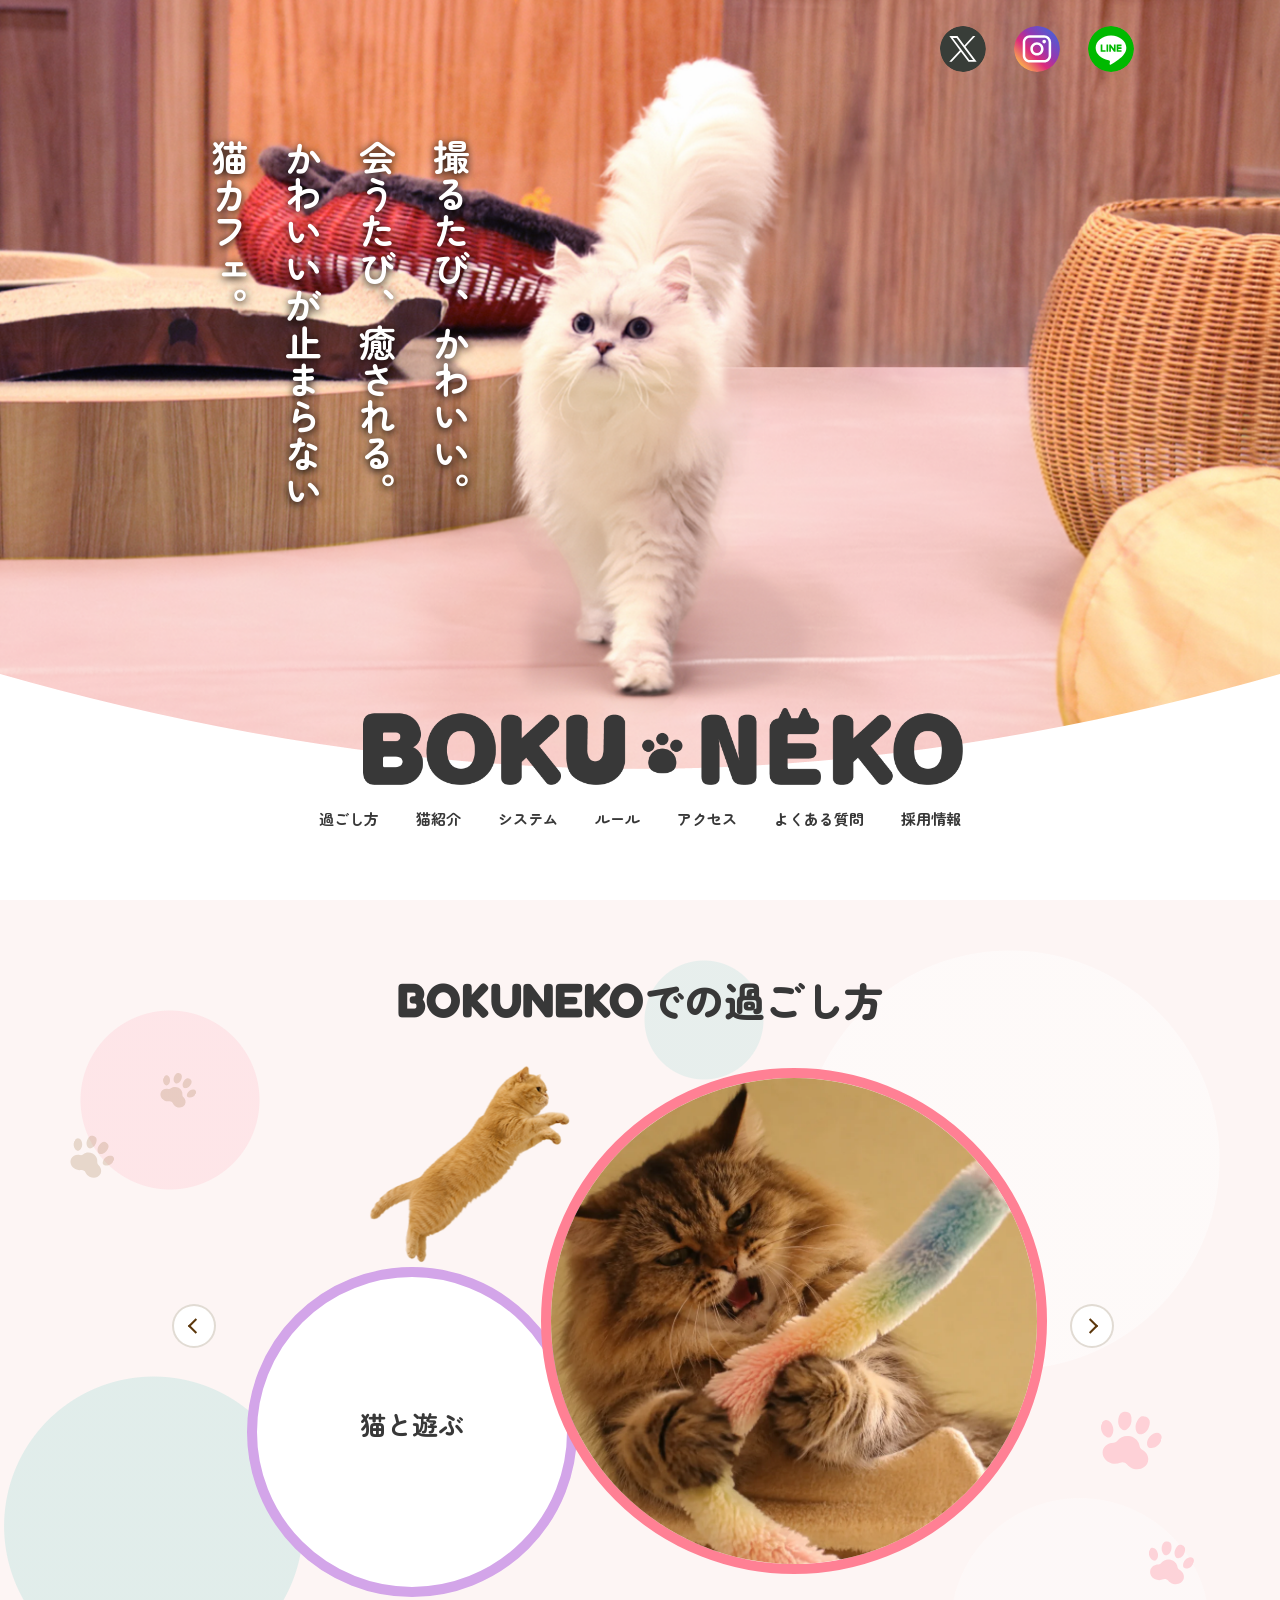
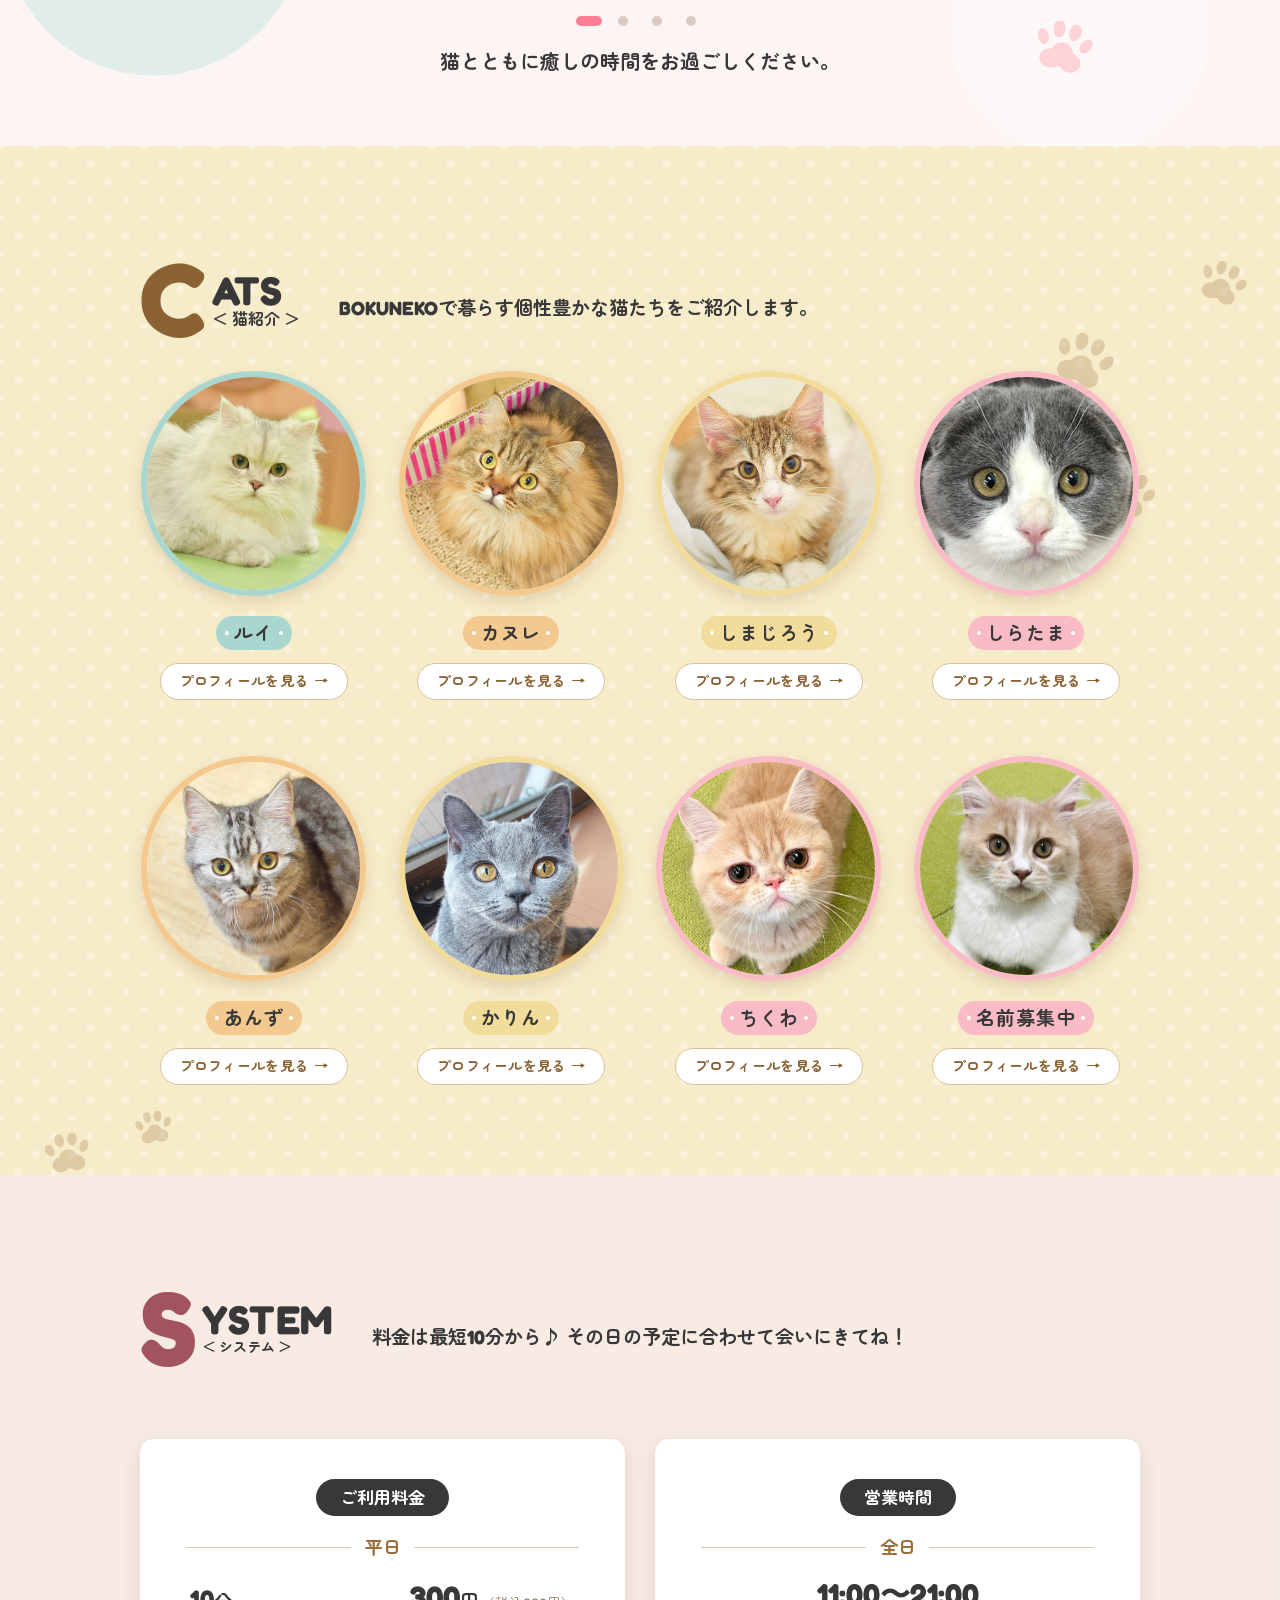
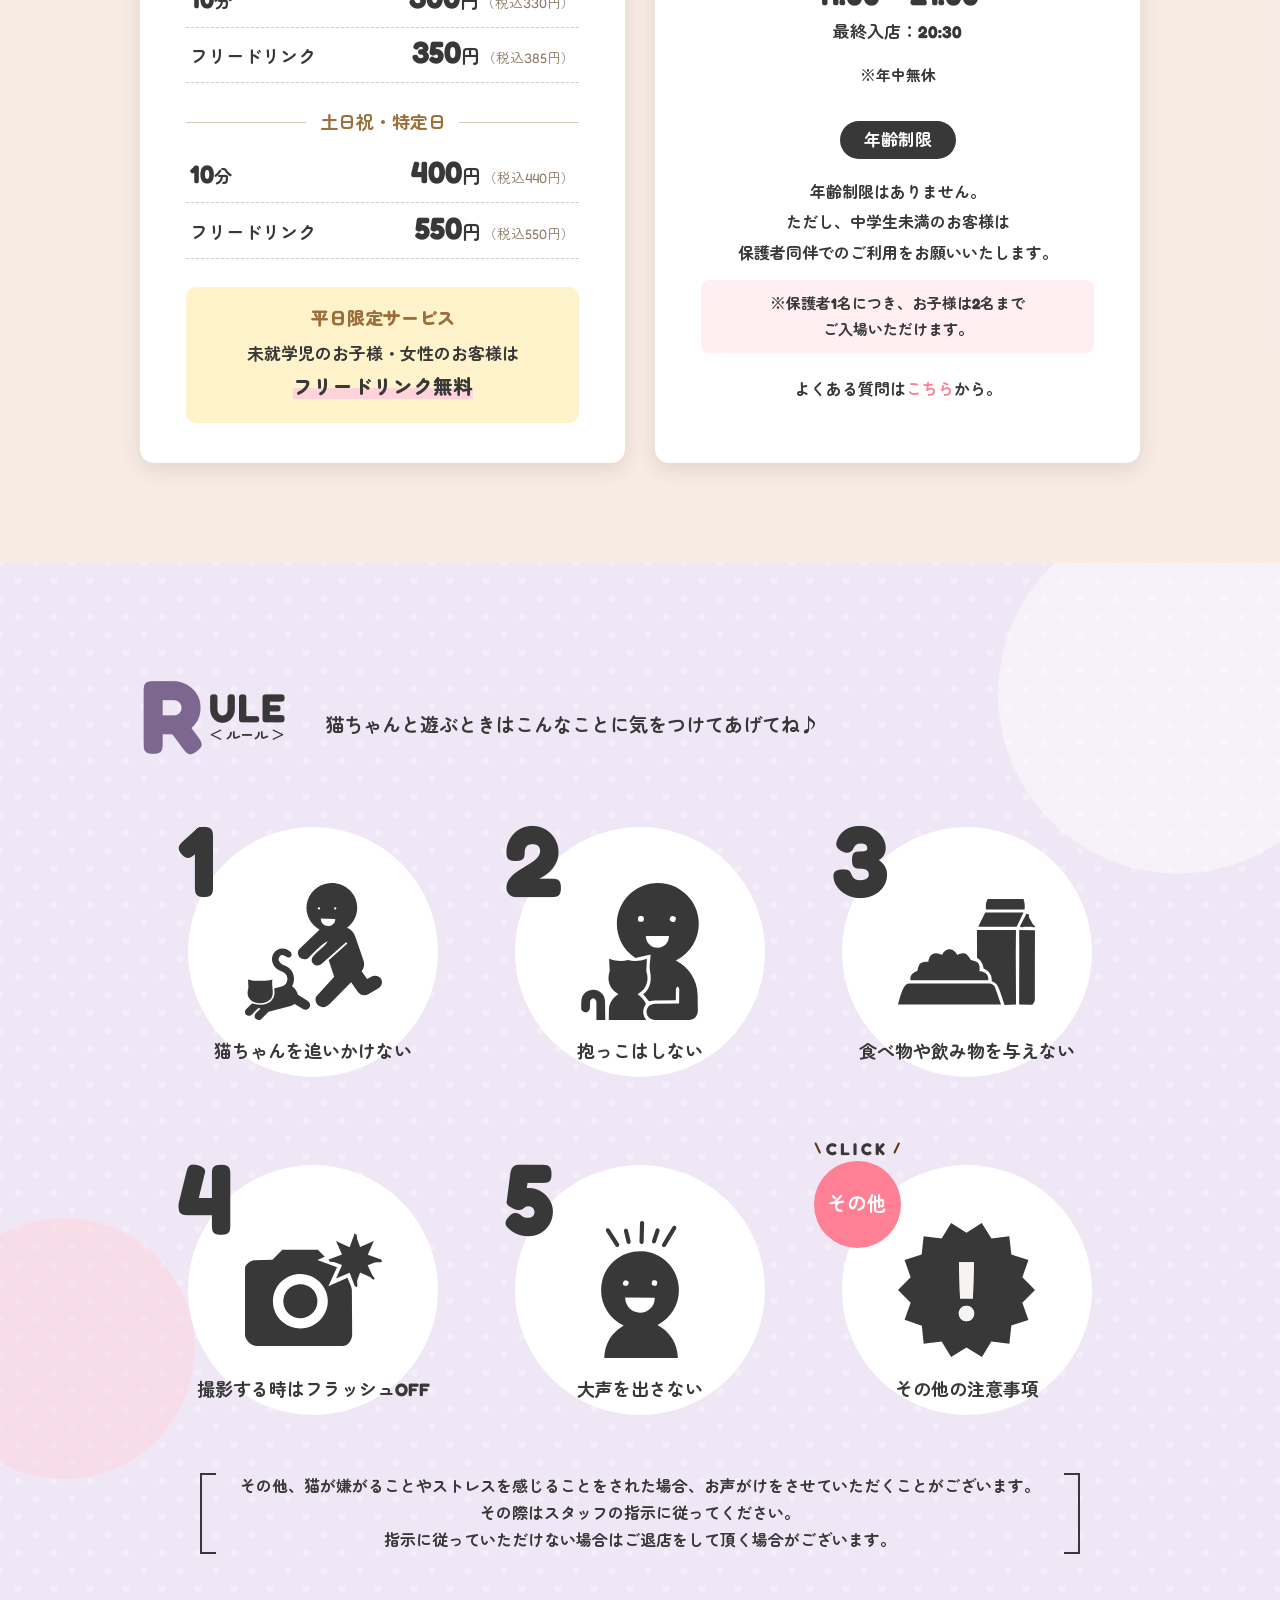
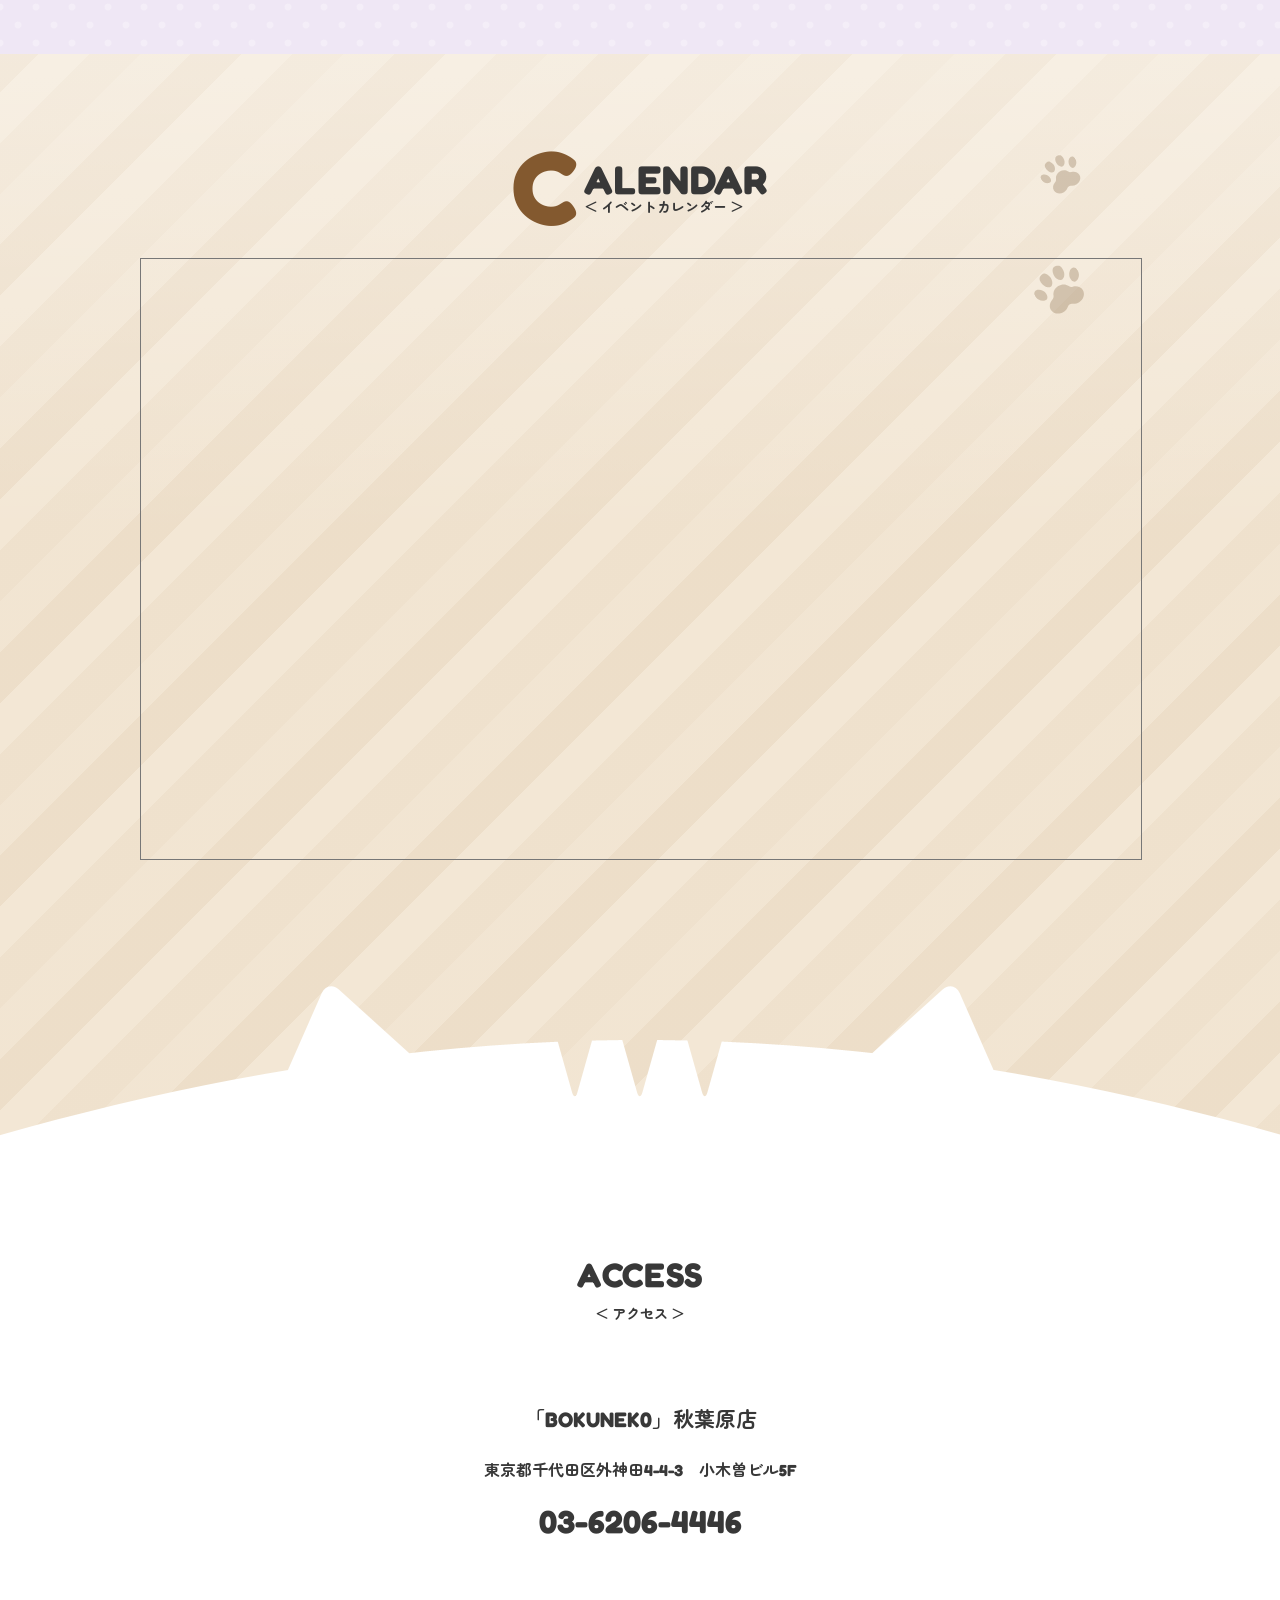
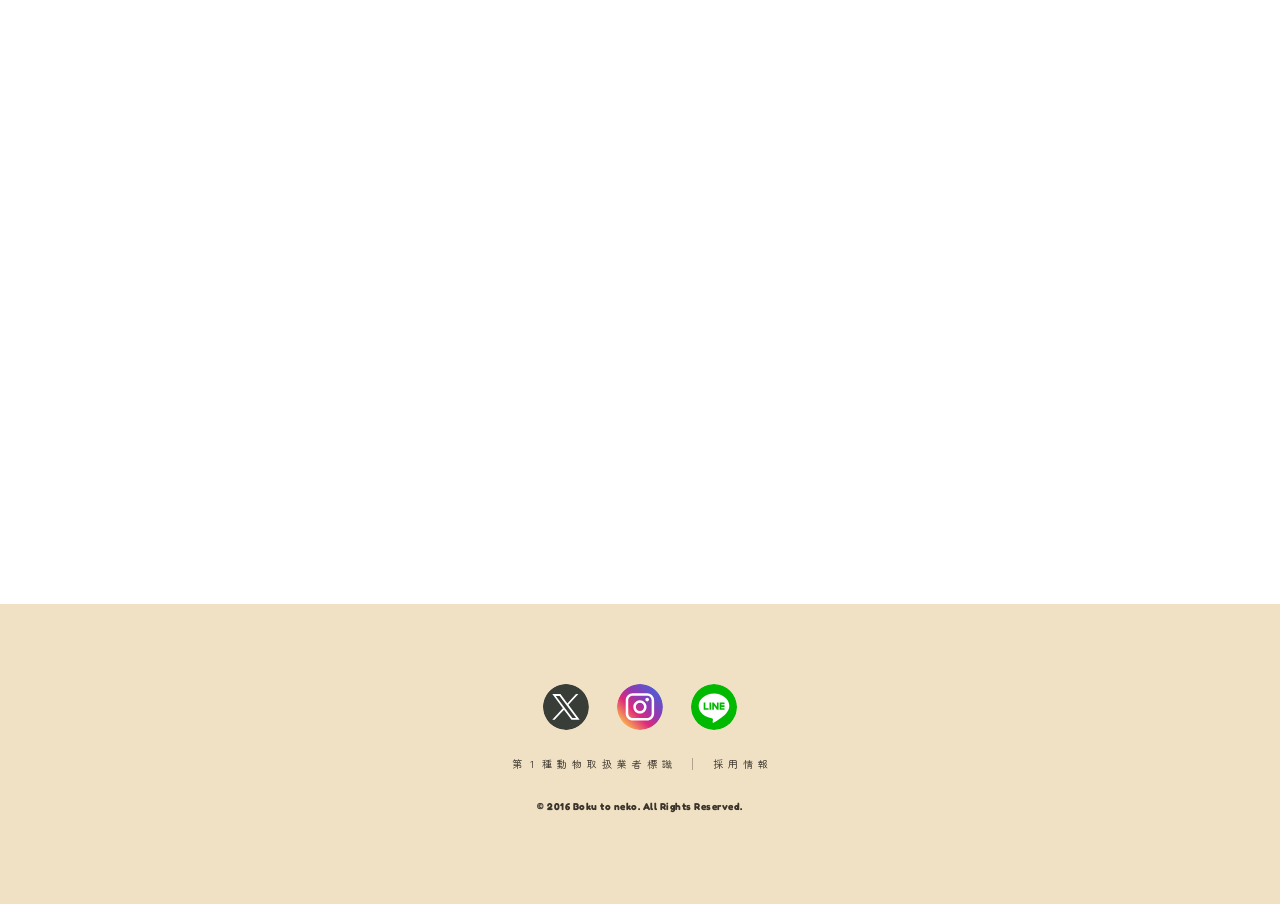
==== bokuneko.jp-static/index.html @ 8ab1f12f "猫追加" ====
<!DOCTYPE html>
<html lang="ja">
  <head>
    <meta charset="UTF-8" />
    <!-- テストサーバー用：検索エンジンにインデックスさせない。本番公開時に削除すること -->
    <meta name="robots" content="noindex, nofollow" />
    <title>秋葉原の猫カフェ「BOKUNEK0」</title>
    <meta name="keywords" content="猫カフェ,BOKUNEK0,秋葉原" />
    <meta name="description" content="気ままに過ごす猫たちを眺めてほっと一息。秋葉原中央通りに猫カフェオープン！" />
    <meta name="viewport" content="width=device-width, initial-scale=1.0, maximum-scale=1.0, user-scalable=no" />
    <meta name="format-detection" content="telephone=no" />
    <meta http-equiv="Imagetoolbar" content="no" />
    <meta http-equiv="Content-Script-Type" content="text/javascript" />
    <meta http-equiv="Content-Style-Type" content="text/css" />
    <meta http-equiv="X-UA-Compatible" content="IE=edge,chrome=1" />
    <link type="text/css" rel="stylesheet" href="assets/css/common/default.css?v=d5689750" />
    <link type="text/css" rel="stylesheet" href="assets/css/layout.css?v=066f62a0" />
    <script src="assets/js/jquery-1.11.3.min.js?v=13c0a505"></script>
    <script>
      $(function() {
        var topBtn = $('.pageTop a');
        //ページトップへスクロール
        topBtn.click(function () {
          $('body,html').animate({
              scrollTop: 0
          }, 500);
          return false;
        });
      });
    </script>

    <script src="assets/js/sp-nav.js?v=820c6216"></script>
    <link rel="stylesheet" href="assets/css/common/remodal.css?v=dc76fd28">
    <link rel="stylesheet" href="assets/css/common/remodal-default-theme.css?v=8131904d">
    <script src="assets/js/remodal.min.js?v=9dd8df8a"></script>

    <link rel="stylesheet" href="assets/css/common/animate.css?v=73bcf41f">
    <script src="assets/js/wow.min.js?v=e1f1ff68"></script>

    <link rel="stylesheet" href="assets/css/common/jquery.bxslider.css?v=81fbb149">
    <script src="assets/js/jquery.bxslider.min.js?v=b69e0a8e"></script>

    <!-- PC用 追従ヘッダー（既存ヘッダーが画面外に出たら上部に固定表示） -->
    <script src="assets/js/sticky-header.js?v=3dbb94da"></script>

    <!-- ページ内アンカーのスムーススクロール＋スクロール後に # を消す -->
    <script src="assets/js/smooth-scroll.js?v=5f3fe388"></script>
  </head>

  <body id="pageTop">
    <header class="header header--index">
      <div class="header__wrap">
        <img class="mainImage__bg sp-only" src="assets/images/sp/index/header/fv-sp.webp" alt="" />
        <img class="mainImage__cover sp-only" src="assets/images/sp/index/header/cover.png" alt="" />

        <h1>
          <img class="logo logo--index" src="assets/images/bokuneko-logo.webp" alt="猫カフェ【BOKUNEK0】" />
        </h1>

        <p class="catchCopy">
          撮るたび、かわいい。<br>
          会うたび、癒される。<br>
          かわいいが止まらない<br>
          猫カフェ。
        </p>

        <!-- <p class="headerSeal">
          <img class="pc-only" src="assets/images/pc/index/header/seal.png" alt="猫カフェデビューしよう！" />
          <span class="sp-only">
            <img src="assets/images/sp/index/header/seal.png" alt="猫カフェデビューしよう！" />
          </span>
        </p> -->

        <p class="navButton">
          <a href="#" aria-label="メニュー">
            <span class="navButton__bar" aria-hidden="true"></span>
          </a>
        </p>

        <div class="panel">
          <aside class="headerSNS">
            <ul class="headerSNS__wrap snsList">
              <li class="headerSNS__item snsList__item">
                <a class="snsLink" href="https://x.com/bokunekoakb" target="_blank" rel="noopener" aria-label="X（旧Twitter）">
                  <img class="snsIcon" src="assets/images/sns/x_logo.svg" alt="X" />
                </a>
              </li>
              <li class="headerSNS__item snsList__item">
                <a class="snsLink" href="https://www.instagram.com/bokunekoakb?igsh=MWY0cGlvM29mZjNuZg==" target="_blank" rel="noopener" aria-label="Instagram">
                  <img class="snsIcon" src="assets/images/sns/instagram_logo.svg" alt="Instagram" />
                </a>
              </li>
              <li class="headerSNS__item snsList__item">
                <a class="snsLink" href="https://lin.ee/tn2yxq5" target="_blank" rel="noopener" aria-label="LINE">
                  <img class="snsIcon" src="assets/images/sns/line.svg" alt="LINE" />
                </a>
              </li>
            </ul>
          </aside>

          <div class="headerNav headerNav--index">
            <ul class="headerNav__wrap headerNav__wrap--index">
              <li class="headerNav__item headerNav__item--concept">
                <a href="#concept">過ごし方</a>
              </li>
              <li class="headerNav__item headerNav__item--cat">
                <a href="#cat">猫紹介</a>
              </li>
              <li class="headerNav__item headerNav__item--system">
                <a href="#system">システム</a>
              </li>
              <li class="headerNav__item headerNav__item--rule">
                <a href="#rule">ルール</a>
              </li>
              <li class="headerNav__item headerNav__item--access">
                <a href="#access">アクセス</a>
              </li>
              <li class="headerNav__item headerNav__item--faq">
                <a href="faq/">よくある質問</a>
              </li>
              <li class="headerNav__item headerNav__item--recruit">
                <a href="recruit/">採用情報</a>
              </li>
            </ul>
          </div>
        </div>
      </div>
    </header>

    <div id="container">
      <div id="contents">
        <main>
          <script>
            $(document).ready(function(){
              // mainSlideの写真とsubSlideのテキストを連動させる
              var syncSubSlide = function(index) {
                var $items = $('.subSlideText__list li');
                if (!$items.length) return;
                var i = ((index % $items.length) + $items.length) % $items.length;
                $items.stop(true, true).hide();
                $items.eq(i).fadeIn(300);
              };

              var slider = $('.bxslider').bxSlider({
                auto: "true",
                pause: 5000,
                speed: 200,
                useCSS: false,
                controls: true,
                prevText: "前へ",
                nextText: "次へ",
                onSliderLoad: function(currentIndex){
                  syncSubSlide(currentIndex);
                  // ドットと前へ・次へ矢印をconceptSlidesの直下（下・中央）へ移動する
                  $('#concept .bx-controls').appendTo('#concept .conceptSlides');
                },
                onSlideBefore: function($slideElement, oldIndex, newIndex){
                  syncSubSlide(newIndex);
                },
                onSlideAfter: function(){
                  // フリックや矢印・ドット操作の直後に自動送りが重なって
                  // 順番が飛ばないよう、移動のたびに自動送りタイマーをリセットする
                  slider.stopAuto();
                  slider.startAuto();
                }
              });
            });
          </script>

          <section id="concept">
            <div class="sectionInner">
              <h2 class="sectionTitle wow fadeIn"><span class="sectionTitle__en">BOKUNEKO</span>での過ごし方</h2>
              <div class="conceptSlides">
                <p class="conceptSlides__neko">
                  <img src="assets/images/asobikata-neko1.png" alt="" />
                </p>
                <div class="mainSlide wow fadeInRight" data-wow-delay="0.2s">
                  <ul class="bxslider">
                    <li>
                      <img src="assets/images/mainSlide/01-2.webp" width="100%" alt="" />
                    </li>
                    <li>
                      <img src="assets/images/mainSlide/02-2.webp" width="100%" alt="" />
                    </li>
                    <li>
                      <img src="assets/images/mainSlide/03-2.webp" width="100%" alt="" />
                    </li>
                    <li>
                      <img src="assets/images/mainSlide/04-2.webp" width="100%" alt="" />
                    </li>
                  </ul>
                </div>
                <div class="subSlide wow fadeInLeft" data-wow-delay="0.7s">
                  <div class="subSlideText">
                    <ul class="subSlideText__list">
                      <li class="subSlideText__item--play">猫と遊ぶ</li>
                      <li>マリーンムーンの<br>衣装が着れる<br><span class="subSlideText__note">※オプション</span></li>
                      <li>おしゃべりしたり、<br>ゲームをしたり。</li>
                      <li>仕事や勉強の<br>空間として。<br>Wi-Fiや充電も完備しています。</li>
                    </ul>
                  </div>
                </div>
                <p class="subSlideText__closing">猫とともに癒しの<br class="sp-only">時間をお過ごしください。</p>
              </div>
            </div>

          </section>

          <section id="cat">
            <div class="sectionInner">
              <h2 class="sectionTitle wow fadeIn">
                <span class="titleGraphic titleGraphic--cat">
                  <span class="titleGraphic__accent">C</span>
                  <span class="titleGraphic__body">
                    <span class="titleGraphic__en">ATS</span>
                    <span class="titleGraphic__ja">猫紹介</span>
                  </span>
                </span>
              </h2>
              <p class="sectionTitle__sub">
                BOKUNEKOで暮らす<br class="sp-only">個性豊かな猫たちをご紹介します。
              </p>
              <!--
                猫カード：画像 → 名前 → タイプ（性格）→ 詳細 の順で縦に積むカード構成。
                ・.cat__image は正方形コンテナ。将来ここに img を複数追加、または
                  スライダー/ギャラリーのトラックを入れれば複数画像表示へ拡張可能。
                ・.cat__detail は <dl>。<dt>/<dd> を増やすだけで項目追加でき、
                  カードが縦に伸びるのみでレイアウトは崩れない。
                ・カードを増減しても .catList のグリッドが自動で折り返す。
              -->
              <div class="catList">
                <a class="catList__item green" role="button" tabindex="0" aria-haspopup="dialog">
                  <div class="cat__image">
                    <img class="wow flipInY" data-wow-delay="0.3s" src="assets/images/cats/rui.jpg" alt="ルイ" />
                  </div>
                  <h3 class="cat__name">ルイ</h3>
                  <span class="cat__more">プロフィールを見る<span class="cat__more__arrow" aria-hidden="true">→</span></span>
                  <p class="cat__type">遊ぶの大好き！おやつ大好き！</p>
                  <dl class="cat__detail">
                    <dt>種類</dt>
                    <dd>ペルシャ</dd>
                    <dt>誕生日</dt>
                    <dd>2018/1/30（オス）</dd>
                  </dl>
                </a>
                <a class="catList__item orange" role="button" tabindex="0" aria-haspopup="dialog">
                  <div class="cat__image">
                    <img class="wow flipInY" data-wow-delay="0.6s" src="assets/images/cats/kanure.jpg" alt="カヌレ" />
                  </div>
                  <h3 class="cat__name">カヌレ</h3>
                  <span class="cat__more">プロフィールを見る<span class="cat__more__arrow" aria-hidden="true">→</span></span>
                  <p class="cat__type">写真大好き・食いしん坊</p>
                  <dl class="cat__detail">
                    <dt>種類</dt>
                    <dd>ミヌエット</dd>
                    <dt>誕生日</dt>
                    <dd>2018/3/05（オス）</dd>
                  </dl>
                </a>
                <a class="catList__item yerrow" role="button" tabindex="0" aria-haspopup="dialog">
                  <div class="cat__image">
                    <img class="wow flipInY" data-wow-delay="0.9s" src="assets/images/cats/shimajiro.jpg" alt="しまじろう" />
                  </div>
                  <h3 class="cat__name">しまじろう</h3>
                  <span class="cat__more">プロフィールを見る<span class="cat__more__arrow" aria-hidden="true">→</span></span>
                  <p class="cat__type">やんちゃっ子な甘えん坊</p>
                  <dl class="cat__detail">
                    <dt>種類</dt>
                    <dd>ノルウェージャンフォレスト</dd>
                    <dt>誕生日</dt>
                    <dd>2019/7/21（オス）</dd>
                  </dl>
                </a>
                <a class="catList__item pink" role="button" tabindex="0" aria-haspopup="dialog">
                  <div class="cat__image">
                    <img class="wow flipInY" data-wow-delay="1.2s" src="assets/images/cats/shiratama.jpg" alt="しらたま" />
                  </div>
                  <h3 class="cat__name">しらたま</h3>
                  <span class="cat__more">プロフィールを見る<span class="cat__more__arrow" aria-hidden="true">→</span></span>
                  <p class="cat__type">貫禄のある食いしん坊</p>
                  <dl class="cat__detail">
                    <dt>種類</dt>
                    <dd>スコティッシュフォールド</dd>
                    <dt>誕生日</dt>
                    <dd>2019/9/11（オス）</dd>
                  </dl>
                </a>
                <a class="catList__item orange" role="button" tabindex="0" aria-haspopup="dialog">
                  <div class="cat__image">
                    <img class="wow flipInY" data-wow-delay="0.3s" src="assets/images/cats/anzu.jpg" alt="あんず" />
                  </div>
                  <h3 class="cat__name">あんず</h3>
                  <span class="cat__more">プロフィールを見る<span class="cat__more__arrow" aria-hidden="true">→</span></span>
                  <p class="cat__type">マイペースなおっとりさん</p>
                  <dl class="cat__detail">
                    <dt>種類</dt>
                    <dd>アメリカンショートヘア</dd>
                    <dt>誕生日</dt>
                    <dd>2020/6/12（メス）</dd>
                  </dl>
                </a>
                <a class="catList__item yerrow" role="button" tabindex="0" aria-haspopup="dialog">
                  <div class="cat__image">
                    <img class="wow flipInY" data-wow-delay="0.6s" src="assets/images/cats/karin.jpg" alt="かりん" />
                  </div>
                  <h3 class="cat__name">かりん</h3>
                  <span class="cat__more">プロフィールを見る<span class="cat__more__arrow" aria-hidden="true">→</span></span>
                  <p class="cat__type">おてんば</p>
                  <dl class="cat__detail">
                    <dt>種類</dt>
                    <dd>ブリティッシュショートヘアー</dd>
                    <dt>誕生日</dt>
                    <dd>2022/10/01（メス）</dd>
                  </dl>
                </a>
                <a class="catList__item pink" role="button" tabindex="0" aria-haspopup="dialog">
                  <div class="cat__image">
                    <img class="wow flipInY" data-wow-delay="0.9s" src="assets/images/cats/chikuwa.jpg" alt="ちくわ" />
                  </div>
                  <h3 class="cat__name">ちくわ</h3>
                  <span class="cat__more">プロフィールを見る<span class="cat__more__arrow" aria-hidden="true">→</span></span>
                  <p class="cat__type">小心者の甘えん坊</p>
                  <dl class="cat__detail">
                    <dt>種類</dt>
                    <dd>エキゾチックショートヘア</dd>
                    <dt>誕生日</dt>
                    <dd>2023/4/08（オス）</dd>
                  </dl>
                </a>
                <a class="catList__item pink" role="button" tabindex="0" aria-haspopup="dialog">
                  <div class="cat__image">
                    <img class="wow flipInY" data-wow-delay="0.9s" src="assets/images/cats/neko-01.jpg" alt="名前募集中" />
                  </div>
                  <h3 class="cat__name">名前募集中</h3>
                  <span class="cat__more">プロフィールを見る<span class="cat__more__arrow" aria-hidden="true">→</span></span>
                  <p class="cat__type">なでなでされるのが大好き</p>
                  <dl class="cat__detail">
                    <dt>種類</dt>
                    <dd>スコティッシュフォールド</dd>
                    <dt>誕生日</dt>
                    <dd>2026/3/14（オス）</dd>
                  </dl>
                </a>
              </div>
            </div>
          </section>

          <!-- 猫プロフィール ポップアップ（1つを使い回し、開いたカードの内容を複製して表示） -->
          <div class="catModal" hidden aria-hidden="true">
            <div class="catModal__overlay" data-cat-close></div>
            <div class="catModal__dialog" role="dialog" aria-modal="true" aria-label="猫のプロフィール">
              <button type="button" class="catModal__close" data-cat-close aria-label="閉じる">×</button>
              <div class="catModal__body"></div>
            </div>
          </div>

          <!-- 猫モーダルの制御。外部ファイル化し ?v= でキャッシュ対策（cache-bust.mjsが自動採番） -->
          <script src="assets/js/cat.js?v=17298887"></script>

          <section id="system">
            <div class="sectionInner">
              <h2 class="sectionTitle wow fadeIn">
                <span class="titleGraphic titleGraphic--system">
                  <span class="titleGraphic__accent">S</span>
                  <span class="titleGraphic__body">
                    <span class="titleGraphic__en">YSTEM</span>
                    <span class="titleGraphic__ja">システム</span>
                  </span>
                </span>
              </h2>
              <p class="sectionTitle__sub">
                料金は最短10分から♪ <br class="sp-only">その日の予定に合わせて会いにきてね！
              </p>

              <div class="systemDetail">
                <div class="systemDetail__main wow fadeInLeft" data-wow-delay="0.5s">
                  <h3 class="systemCard__heading">
                    <span class="systemLabel">ご利用料金</span>
                  </h3>

                  <div class="priceGroup">
                    <h4 class="priceGroup__title">平日</h4>
                    <ul class="priceList">
                      <li class="priceList__row">
                        <span class="priceList__name"><span class="priceList__nameNum">10</span>分</span>
                        <span class="priceList__price"><span class="priceList__num">300</span><span class="priceList__unit">円</span><small>（税込330円）</small></span>
                      </li>
                      <li class="priceList__row">
                        <span class="priceList__name">フリードリンク</span>
                        <span class="priceList__price"><span class="priceList__num">350</span><span class="priceList__unit">円</span><small>（税込385円）</small></span>
                      </li>
                    </ul>
                  </div>

                  <div class="priceGroup">
                    <h4 class="priceGroup__title">土日祝・特定日</h4>
                    <ul class="priceList">
                      <li class="priceList__row">
                        <span class="priceList__name"><span class="priceList__nameNum">10</span>分</span>
                        <span class="priceList__price"><span class="priceList__num">400</span><span class="priceList__unit">円</span><small>（税込440円）</small></span>
                      </li>
                      <li class="priceList__row">
                        <span class="priceList__name">フリードリンク</span>
                        <span class="priceList__price"><span class="priceList__num">550</span><span class="priceList__unit">円</span><small>（税込550円）</small></span>
                      </li>
                    </ul>
                  </div>

                  <div class="serviceNote">
                    <p class="serviceNote__title">平日限定サービス</p>
                    <p class="serviceNote__body">
                      未就学児のお子様・女性のお客様は<br>
                      <strong>フリードリンク無料</strong>
                    </p>
                  </div>
                </div>

                <div class="systemDetail__sub wow fadeInRight" data-wow-delay="0.5s">
                  <h3 class="systemCard__heading">
                    <span class="systemLabel">営業時間</span>
                  </h3>

                  <div class="hoursGroup">
                    <h4 class="priceGroup__title">全日</h4>
                    <p class="hoursGroup__time"><span class="systemValue">11:00〜21:00</span></p>
                    <p class="hoursGroup__note">最終入店：20:30</p>
                  </div>

                  <p class="hoursGroup__allYear">※年中無休</p>

                  <h3 class="systemCard__heading systemCard__heading--second">
                    <span class="systemLabel">年齢制限</span>
                  </h3>
                  <p class="ageNote">
                    年齢制限はありません。<br>
                    ただし、中学生未満のお客様は<br class="pcBr">保護者同伴でのご利用をお願いいたします。
                  </p>
                  <p class="ageNote__small">※保護者1名につき、お子様は2名まで<br>ご入場いただけます。</p>

                  <p class="qaLink">よくある質問は<a href="faq/">こちら</a>から。</p>
                </div>
              </div>
              <!-- <p class="system__deco">
                <img src="assets/images/system-deco.png" alt="仲良くしてにゃ♪" />
              </p> -->
            </div>

            <div class="remodal" data-remodal-id="QA" data-remodal-options="hashTracking:false">
              <section id="qa" class="window">
                <h3 class="windowTitle windowTitle--qa">
                  <span class="titleGraphic">
                    <span class="titleGraphic__en">Q&amp;A</span>
                    <span class="titleGraphic__ja">よくある質問</span>
                  </span>
                </h3>
                <div class="qaList">
                  <h3 class="qaList__q">
                    <span>
                      猫カフェってなんですか？
                    </span>
                  </h3>
                  <p class="qaList__a">
                    <span>
                      猫がいるお店です。
                      店内には15～20匹程度の猫が自由に過ごしています。
                      猫をなでたり、一緒に遊んだり癒しの時間をお過ごしください。
                    </span>
                  </p>
                  <h3 class="qaList__q">
                    <span>
                      どんな人が<br>
                      猫カフェに行きますか？
                    </span>
                  </h3>
                  <p class="qaList__a">
                    <span>
                      老若男女、様々な方がご来店されます。
                      女性はもちろんですが、男性のお客様が多く来店されることが「BOKUNEK0」の特徴です。
                      もちろんお一人様もたくさんいらっしゃいます。
                      どなた様でもお気軽にお越しください。
                    </span>
                  </p>
                </div>
                <button data-remodal-action="close" class="remodalClose">
                  <img src="assets/images/common/close.png" alt="閉じる" />
                </button>
              </section>
            </div>
          </section>

          <section id="rule">
            <div class="sectionInner">
              <h2 class="sectionTitle wow fadeIn">
                <span class="titleGraphic titleGraphic--rule">
                  <span class="titleGraphic__accent">R</span>
                  <span class="titleGraphic__body">
                    <span class="titleGraphic__en">ULE</span>
                    <span class="titleGraphic__ja">ルール</span>
                  </span>
                </span>
              </h2>
              <p class="sectionTitle__sub">
                猫ちゃんと遊ぶときは<br class="sp-only">こんなことに気をつけてあげてね♪
              </p>
              <ul class="ruleList">
                <li class="ruleList__item">
                  <div class="ruleCard wow zoomIn" data-wow-delay="0.3s">
                    <span class="ruleCard__number">1</span>
                    <span class="ruleCard__circle">
                      <img class="ruleCard__icon" src="assets/images/rule/rule-1.svg" alt="" />
                    </span>
                  </div>
                  <p class="ruleCaption">猫ちゃんを追いかけない</p>
                </li>
                <li class="ruleList__item">
                  <div class="ruleCard wow zoomIn" data-wow-delay="0.6s">
                    <span class="ruleCard__number">2</span>
                    <span class="ruleCard__circle">
                      <img class="ruleCard__icon" src="assets/images/rule/rule-2.svg" alt="" />
                    </span>
                  </div>
                  <p class="ruleCaption">抱っこはしない</p>
                </li>
                <li class="ruleList__item">
                  <div class="ruleCard wow zoomIn" data-wow-delay="0.9s">
                    <span class="ruleCard__number">3</span>
                    <span class="ruleCard__circle">
                      <img class="ruleCard__icon" src="assets/images/rule/rule-3.svg" alt="" />
                    </span>
                  </div>
                  <p class="ruleCaption">食べ物や飲み物を与えない</p>
                </li>
                <li class="ruleList__item">
                  <div class="ruleCard wow zoomIn" data-wow-delay="0.5s">
                    <span class="ruleCard__number">4</span>
                    <span class="ruleCard__circle">
                      <img class="ruleCard__icon" src="assets/images/rule/rule-4.svg" alt="" />
                    </span>
                  </div>
                  <p class="ruleCaption">撮影する時はフラッシュOFF</p>
                </li>
                <li class="ruleList__item">
                  <div class="ruleCard wow zoomIn" data-wow-delay="0.8s">
                    <span class="ruleCard__number">5</span>
                    <span class="ruleCard__circle">
                      <img class="ruleCard__icon" src="assets/images/rule/rule-5.svg" alt="" />
                    </span>
                  </div>
                  <p class="ruleCaption">大声を出さない</p>
                </li>
                <li class="ruleList__item">
                  <a href="#otherRule" data-remodal-target="otherRule">
                    <div class="ruleCard ruleCard--other wow zoomIn" data-wow-delay="1.1s">
                      <span class="ruleCard__click">CLICK</span>
                      <span class="ruleCard__badge">その他</span>
                      <span class="ruleCard__circle">
                        <img class="ruleCard__icon" src="assets/images/rule/rule-6.svg" alt="" />
                      </span>
                    </div>
                    <p class="ruleCaption">その他の注意事項</p>
                  </a>
                </li>
              </ul>

              <p class="ruleMessage wow slideInUp" data-wow-delay="0.9s">
                <span class="ruleMessageText">その他、猫が嫌がることやストレスを感じることをされた場合、お声がけをさせていただくことがございます。<br>その際はスタッフの指示に従ってください。<br>指示に従っていただけない場合はご退店をして頂く場合がございます。</span>
              </p>
            </div>

            <div class="remodal" data-remodal-id="otherRule" data-remodal-options="hashTracking:false">
              <div class="window">
                <ul class="otherRuleList">
                  <li>
                    ご入店時に両手のアルコール消毒をお願いしております。
                  </li>
                  <li>
                    店内は完全禁煙です。
                  </li>
                  <li>
                    ペット同伴でご入店できません。
                  </li>
                  <li>
                    猫に引っかかれたり噛まれてたりしてお怪我をされた場合、<br>
                    応急処置をさせていただきますが、その後の責任は負いかねます。<br>
                    予めご了承ください。
                  </li>
                  <li>
                    猫がお客様の服や荷物を汚したり破ったりした場合、<br>
                    損害を賠償することはできません。<br>
                    予めご了承の上で自己管理をお願い致します。
                  </li>
                </ul>
                <button data-remodal-action="close" class="remodalClose">
                  <img src="assets/images/common/close.png" alt="閉じる" />
                </button>
              </div>
            </div>
          </section>

          <section id="calendar">
            <div class="sectionInner">
              <h2 class="sectionTitle wow fadeIn">
                <span class="titleGraphic titleGraphic--calendar">
                  <span class="titleGraphic__accent">C</span>
                  <span class="titleGraphic__body">
                    <span class="titleGraphic__en">ALENDAR</span>
                    <span class="titleGraphic__ja">イベントカレンダー</span>
                  </span>
                </span>
              </h2>
              <div class="calendarFrame wow fadeInUp">
                <iframe src="https://calendar.google.com/calendar/embed?height=600&amp;wkst=2&amp;bgcolor=%23ffffff&amp;ctz=Asia%2FTokyo&amp;src=Ym9rdW5la29ha2JAZ21haWwuY29t&amp;src=amEuamFwYW5lc2UjaG9saWRheUBncm91cC52LmNhbGVuZGFyLmdvb2dsZS5jb20&amp;color=%23D81B60&amp;color=%230B8043&amp;showTitle=0&amp;showCalendars=0" width="100%" frameborder="0" scrolling="no"></iframe>
              </div>
            </div>
          </section>

          <section id="access">
            <div class="address">
              <h2 class="accessTitle wow flipInY">
                <span class="titleGraphic titleGraphic--access">
                  <span class="titleGraphic__en">ACCESS</span>
                  <span class="titleGraphic__ja">アクセス</span>
                </span>
              </h2>
              <div class="wow fadeIn" data-wow-duration="3.5s">
                <address>
                  <span class="shopName">「BOKUNEK0」秋葉原店</span>
                  東京都千代田区外神田4-4-3　小木曽ビル5F<br>
                  <a href="tel:0362064446" class="accessTel">03-6206-4446</a>
                </address>
              </div>
            </div>

            <div class="accessMap wow fadeInUp" data-wow-duration="3.5s">
              <iframe src="https://www.google.com/maps/embed?pb=!1m18!1m12!1m3!1d3240.0623209790647!2d139.76989944965288!3d35.700083973064366!2m3!1f0!2f0!3f0!3m2!1i1024!2i768!4f13.1!3m3!1m2!1s0x60188c1de8c3bded%3A0x8fbee1ffa5e700b3!2z5YOV44Go54yr44CC56eL6JGJ5Y6f5bqX!5e0!3m2!1sja!2sjp!4v1480672431501" width="100%" frameborder="0" style="border:0" allowfullscreen></iframe>
            </div>
          </section>


        </main>
      </div>
    </div>

    <footer>
      <div class="footerInner wow fadeIn" data-wow-duration="2.5s">
        <aside class="footerSNSWrap">
          <ul class="footerSNS snsList">
            <li class="footerSNS__item snsList__item">
              <a class="snsLink" href="https://x.com/bokunekoakb" target="_blank" rel="noopener" aria-label="X（旧Twitter）">
                <img class="snsIcon" src="assets/images/sns/x_logo.svg" alt="X" />
              </a>
            </li>
            <li class="footerSNS__item snsList__item">
              <a class="snsLink" href="https://www.instagram.com/bokunekoakb?igsh=MWY0cGlvM29mZjNuZg==" target="_blank" rel="noopener" aria-label="Instagram">
                <img class="snsIcon" src="assets/images/sns/instagram_logo.svg" alt="Instagram" />
              </a>
            </li>
            <li class="footerSNS__item snsList__item">
              <a class="snsLink" href="https://lin.ee/tn2yxq5" target="_blank" rel="noopener" aria-label="LINE">
                <img class="snsIcon" src="assets/images/sns/line.svg" alt="LINE" />
              </a>
            </li>
          </ul>
        </aside>

        <ul class="footerNav">
          <li class="footerNav__item">
            <a href="#law" data-remodal-target="law">
              第１種動物取扱業者標識
            </a>
          </li>
          <li class="footerNav__item">
            <a href="recruit/">
              採用情報
            </a>
          </li>
          <li class="footerNav__item">
            <a href="contact/">
              お問い合わせ
            </a>
          </li>
        </ul>

        <p class="copy">
          <small class="footerCopyText">© 2016 Boku to neko. All Rights Reserved.</small>
        </p>
      </div>

      <!-- ページTOPボタンは非表示（画像差し替え検討中のためコメントアウト）
      <p class="pageTop">
        <a href="#pageTop">
          <img class="pc-only" src="assets/images/pc/common/footer/top.png" alt="ページTOPへ" />
          <img class="sp-only" src="assets/images/sp/common/footer/top.png" alt="ページTOPへ" />
        </a>
      </p>
      -->
    </footer>

    <div class="remodal" data-remodal-id="law" data-remodal-options="hashTracking:false">
      <section class="window">
        <h3 class="windowTitle">
          第１種動物取扱業者標識
        </h3>
        <dl class="lawList">
          <dt>
            事業所の名称
          </dt>
          <dd>
            BOKUNEK0秋葉原店
          </dd>
          <dt>
            事業所の所在地
          </dt>
          <dd>
            東京都千代田区外神田四丁目4番3号<br>
            小木曽ビル5階
          </dd>
          <dt>
            第一種動物取扱業の種別
          </dt>
          <dd>
            展示
          </dd>
          <dt>
            登録番号
          </dt>
          <dd>
            18東京都展第005975号
          </dd>
          <dt>
            登録年月日
          </dt>
          <dd>
            平成30年 7月26日
          </dd>
          <dt>
            有効期間の末日
          </dt>
          <dd>
            平成35年 7月25日
          </dd>
          <dt>
            動物取扱責任者
          </dt>
          <dd>
            池川航一
          </dd>
        </dl>

        <button data-remodal-action="close" class="remodalClose">
          <img src="assets/images/common/close.png" alt="閉じる" />
        </button>
      </section>
    </div>
  </body>
</html>

<script>
  $('[data-remodal-id=QA]').remodal({
    modifier: 'modalBg'
  });
  $('[data-remodal-id=otherRule]').remodal({
    modifier: 'modalBg'
  });
  $('[data-remodal-id=law]').remodal({
    modifier: 'modalBg'
  });

  new WOW().init();
</script>
---- bokuneko.jp-static/assets/css/common/default.css ----
@charset "utf-8";

/** --------------------------------------------------------------------------------
 * 見出し・装飾用ウェブフォント
 * 英数字はFredoka、日本語はZen Maru Gothicで統一（サブセット化して自己ホスト）
 */
.headingFont {
  font-family: 'Fredoka', 'Zen Maru Gothic', "メイリオ", "ヒラギノ角ゴ Pro W3", "ＭＳ Ｐゴシック", sans-serif;
}

/** --------------------------------------------------------------------------------
 * Google Fonts: Fredoka（可変フォント、300〜700をサブセット化して自己ホスト）
 */
@font-face {
  font-family: 'Fredoka';
  font-style: normal;
  font-weight: 300 700;
  font-display: swap;
  src: url("../../fonts/fredoka-variable.woff2") format("woff2");
}

.fredokaFont {
  font-family: 'Fredoka', 'Zen Maru Gothic', "メイリオ", sans-serif;
}

/** --------------------------------------------------------------------------------
 * Google Fonts: Zen Maru Gothic（全ウェイトをサブセット化して自己ホスト）
 */
@font-face {
  font-family: 'Zen Maru Gothic';
  font-style: normal;
  font-weight: 300;
  font-display: swap;
  src: url("../../fonts/zen-maru-gothic-300-0.woff2") format("woff2");
  unicode-range: U+4e00, U+4e0b, U+4e11, U+4e14, U+4e18, U+4e38, U+4e45, U+4e59, U+4e7e, U+4e80, U+4e91, U+4e95, U+4e9c, U+4ea5, U+4ec7, U+4ecb, U+4ee5, U+4eee, U+4f01, U+4f0a, U+4f0e, U+4f11, U+4f1a, U+4f3d, U+4f4d, U+4f55, U+4f73, U+4f83, U+4f9d, U+4fa1, U+4fc4, U+4ffa, U+5049, U+507d, U+5100, U+5104, U+5141, U+515c, U+5186, U+51a0, U+51f1, U+51f9, U+5208, U+520a, U+5272, U+5283, U+52a0, U+52be, U+52d8, U+52e7, U+5316, U+533b, U+536f-5371, U+5374, U+5378, U+53a9, U+53ad, U+53ca, U+53e1, U+53ef, U+53f3, U+53f6, U+5403-5404, U+5409, U+540b, U+542b, U+5438, U+54b3, U+54bd, U+54c0, U+54e1, U+5504, U+5516, U+559a, U+559c-559d, U+55ab, U+55b6, U+5609, U+5618, U+5629, U+5642, U+565b, U+5668, U+5687, U+56de, U+56e0, U+56f2, U+5712, U+5727, U+57a3, U+57df, U+57fa, U+582a, U+5830, U+584a, U+5869, U+58ca, U+58f1, U+590f, U+5916, U+592e, U+5937, U+5944, U+5947, U+5965, U+5993, U+59d0, U+59d4, U+59e5-59e6, U+59f6, U+59fb, U+5a01, U+5a03, U+5ac1, U+5b09, U+5b30, U+5b63, U+5b66, U+5b87, U+5b89, U+5b8c, U+5b98, U+5b9b-5b9c, U+5ba2, U+5bae, U+5bb3-5bb4, U+5bb6, U+5bc4, U+5bd2, U+5bdb, U+5be1, U+5c09, U+5c4b, U+5c90, U+5ca1, U+5ca9, U+5cb3, U+5cb8, U+5ce8, U+5d16, U+5dcc, U+5dfb, U+5e0c, U+5e30, U+5e72, U+5e79, U+5e7e, U+5eb5, U+5ed3, U+5ef6, U+5efb, U+5f13, U+5f15, U+5f71, U+5f80, U+5fbd, U+5fcc, U+5fdc, U+5feb, U+6025, U+6028, U+602a, U+6062, U+6069, U+6070, U+6094, U+60a3, U+60a6, U+60aa, U+60df, U+610f, U+611b, U+611f, U+6163, U+6168, U+6170, U+61b6, U+61be, U+61d0, U+6211-6212, U+6216, U+622f, U+6271, U+6280, U+62bc, U+62d0, U+62e1, U+62ec, U+6309, U+6328, U+639b, U+63a9, U+63ac, U+63db, U+63e1, U+63ee, U+63f4, U+64b9, U+64ec, U+6539, U+6551, U+6562, U+65a1, U+65bc, U+65d7, U+65e2, U+65ed, U+65fa, U+6613, U+6620, U+6666, U+6687, U+6697, U+66f3, U+671f, U+673a, U+673d, U+674f, U+6775, U+679c, U+67b6, U+67d1, U+67ff, U+6804, U+6822, U+682a, U+6838, U+683c, U+6848, U+6853-6854, U+6876, U+6893, U+68b0, U+68b6, U+68c4, U+68cb, U+68fa, U+6905, U+691b, U+697d, U+6982, U+698e, U+6a2a-6a2b, U+6a3a, U+6a58, U+6a5f, U+6a7f, U+6b1d, U+6b27, U+6b3a, U+6b3e, U+6b4c, U+6b53, U+6bb4, U+6bbb, U+6bc5, U+6c17, U+6c38, U+6c42, U+6c57, U+6c5a, U+6c72, U+6c7d, U+6c96, U+6cb3, U+6cbf, U+6cf3, U+6d29, U+6d3b, U+6d66, U+6d6c, U+6d77, U+6daf, U+6db2, U+6deb, U+6e07, U+6e25-6e26, U+6e29, U+6ea2, U+6ed1, U+6f14, U+6f22, U+6f45, U+6f5f, U+6f97, U+706b, U+7070, U+708e, U+70ba, U+70cf, U+7114, U+7159, U+71d5, U+7259, U+7261, U+72a0, U+733f, U+7372, U+738b, U+73a9, U+73c2, U+745b, U+74b0, U+74dc, U+74e6, U+7518, U+7525, U+753b, U+754c, U+754f, U+7570, U+757f, U+7591, U+75ab, U+764c, U+7686, U+76c8, U+76ca, U+76e3, U+770b, U+773c, U+7827, U+788d, U+7893, U+78ba, U+78ef, U+7947-7948, U+798d, U+79be, U+79d1, U+79fb, U+7a00, U+7a32, U+7a3c, U+7a4e-7a50, U+7a6b, U+7aba, U+7ac3, U+7aff, U+7b20, U+7b87, U+7ba1, U+7c21, U+7c9f, U+7ca5, U+7d00, U+7d62, U+7d75, U+7dad, U+7dbe, U+7de9, U+7def, U+7e01, U+7f36, U+7fa9, U+7fbd, U+7fc1, U+7feb, U+7ff0, U+809d, U+80b2, U+80c3, U+80e4, U+811a, U+81c6, U+81e5, U+81fc, U+8218, U+8266, U+8276, U+828b, U+82a5-82a6, U+82b1, U+82bd, U+82c5, U+82d1, U+82db, U+82f1, U+8304-8305, U+831c, U+8328, U+834f, U+8377, U+837b, U+839e, U+83ca, U+83d3, U+83ef, U+840e, U+8431, U+845b, U+8466, U+8475, U+84b2, U+84cb, U+851a, U+852d, U+8597, U+8650, U+867b, U+868a, U+86ce, U+86d9, U+86fe, U+8766, U+87f9, U+87fb, U+8857, U+885b, U+8863, U+88b7, U+8910, U+8956, U+898f, U+899a, U+89b3, U+89d2, U+89e3, U+8a18, U+8a60, U+8a70, U+8a72, U+8ab2, U+8abc, U+8acc, U+8b01-8b02, U+8b70, U+8c9d, U+8ca8, U+8cab, U+8cb4, U+8cc0, U+8d0b, U+8d6b, U+8d77, U+8d8a, U+8ecc, U+8f03, U+8f1d, U+8f44, U+8fc2, U+8fe6, U+9006, U+9022, U+9038, U+904b, U+904e, U+9055, U+9060, U+907a, U+9084, U+90c1, U+90ed, U+91dc, U+920e, U+925b, U+92ed, U+938c, U+93a7, U+9451, U+958b, U+958f, U+9591, U+9593, U+95a2-95a3, U+95b2, U+95c7, U+963f, U+9662, U+9665, U+9670, U+968e, U+9694, U+96a0, U+96c1, U+96c5, U+96e8, U+96f2, U+971e, U+9769, U+9784, U+978d, U+97a0, U+97d3, U+97f3, U+97fb, U+9811, U+9834, U+984d-984e, U+9854, U+9858, U+98e2, U+98f2, U+98f4, U+990c, U+9913, U+9928, U+99a8, U+99c5, U+99d5, U+9a0e, U+9ab8, U+9b3c, U+9b41, U+9b8e, U+9bf5, U+9c0d, U+9c2f, U+9c39, U+9c3b, U+9d0e, U+9d1b, U+9d28, U+9d2c, U+9d5c, U+9ec4, U+9ecd;
}

@font-face {
  font-family: 'Zen Maru Gothic';
  font-style: normal;
  font-weight: 300;
  font-display: swap;
  src: url("../../fonts/zen-maru-gothic-300-1.woff2") format("woff2");
  unicode-range: U+4e09, U+4e32, U+4e4e, U+4e5d-4e5e, U+4e92, U+4e94, U+4e9b, U+4ea4, U+4ea8, U+4eab-4eac, U+4eca, U+4ed4-4ed5, U+4ef0, U+4ef6, U+4f0d, U+4f50, U+4f5c, U+4f7c, U+4f9b, U+4fa0, U+4faf, U+4fc2, U+500b, U+5016, U+5019, U+5026, U+5036, U+5039, U+5065, U+5076, U+5091, U+5098, U+50ac, U+50b5, U+50be, U+50c5, U+50d1, U+5143-5144, U+5147, U+5149, U+514b, U+516c, U+5171, U+5177, U+517c, U+518a, U+518d, U+51b4, U+51dd, U+51f6, U+5211, U+5237-5238, U+523b, U+524a, U+525b, U+5263-5264, U+5287, U+529f, U+52ab, U+52b9, U+52e4, U+52f2, U+52fe, U+5319, U+5321, U+533a, U+5348, U+5354, U+5366, U+537f, U+539a, U+539f, U+53b3, U+53bb, U+53c2, U+53c9, U+53e3-53e5, U+53eb, U+53f7, U+5408, U+540e, U+5411, U+541b, U+541f, U+543e, U+5449-544a, U+547c, U+548b, U+54b2, U+54c9, U+5506, U+5553, U+5589, U+55a7, U+55ac, U+55b0, U+56f0, U+56fa, U+56fd, U+570f, U+5728, U+572d, U+5742, U+5747, U+5750-5751, U+5764, U+578b, U+57a2, U+57fc, U+5805, U+583a, U+585e, U+5883, U+58be, U+58d5, U+5951, U+597d, U+59bb, U+59d1, U+5a2f, U+5a5a, U+5acc, U+5b54, U+5b5d, U+5b64, U+5b8f, U+5bb0, U+5bd3, U+5bdf, U+5c2d, U+5c40, U+5c45, U+5c48, U+5c51, U+5c71, U+5ce1, U+5d0e, U+5d6f, U+5de5-5de8, U+5dee, U+5df1, U+5df7, U+5dfe, U+5e78, U+5e7b, U+5e83, U+5e9a, U+5ea7, U+5eab, U+5eb7, U+5efa, U+5f18, U+5f26-5f27, U+5f37, U+5f4a, U+5f62, U+5f69, U+5f84, U+5f8c, U+5fa1, U+5ffd, U+602f, U+6050, U+6052, U+6068, U+606d, U+6075, U+609f, U+60da, U+60e8, U+611a, U+614c, U+6167, U+6176, U+61a9, U+61b2, U+61c7, U+61f8, U+621f, U+6238, U+624d, U+6297, U+62d2, U+62d8, U+62e0, U+62f3, U+62f6-62f7, U+6319, U+631f, U+632b, U+634c, U+6372, U+6398, U+63a1, U+63a7, U+63b2, U+643a, U+643e, U+6483, U+6492, U+64ae, U+64e6, U+653b, U+6545, U+6559, U+6563, U+656c, U+658e, U+65a4, U+65ac, U+65e7, U+6602, U+6606, U+660f, U+6628, U+6643, U+6652, U+666f, U+6681, U+66ab, U+66f2, U+66f4, U+6700, U+6708, U+6714, U+672d, U+6750, U+676d, U+67af, U+67f5, U+67fb, U+6817, U+6821, U+6839, U+683d, U+6841-6842, U+6850-6851, U+685c, U+685f, U+6897, U+68a7, U+68b1, U+691c, U+696d, U+6975, U+698a, U+69cb, U+6a29, U+6a4b, U+6a8e, U+6adb, U+6b20, U+6b23, U+6b3d, U+6b64, U+6b73, U+6b8b, U+6bba, U+6c5f, U+6c7a, U+6c93, U+6c99, U+6cc1, U+6ce3, U+6d2a, U+6d69, U+6df7, U+6e08, U+6e13, U+6e1b, U+6e20, U+6e2f, U+6e56, U+6e90, U+6e9d, U+6f01, U+6f09, U+6f54, U+6fc0, U+6fe0, U+7078, U+707d, U+718a, U+71e6, U+725b, U+727d, U+7280, U+72ac, U+72c2, U+72d0, U+72d7, U+72db, U+72ed, U+732e, U+7344, U+7384, U+7389, U+7396, U+73ca, U+73ea, U+73fe, U+7403, U+7434, U+745a, U+7473, U+7511, U+7523, U+7532, U+7566, U+75d5, U+7687, U+7690, U+76bf, U+770c, U+77e9, U+77ef, U+7802, U+7814-7815, U+7826, U+783f, U+786c, U+786f, U+7881, U+7895, U+7941, U+796d, U+7981, U+79a6, U+79bd, U+7a3d, U+7a3f-7a40, U+7a74, U+7a76, U+7a7a, U+7a84, U+7a9f, U+7aaa, U+7aae, U+7af6, U+7b08, U+7b39, U+7b4b, U+7b56, U+7b97, U+7c81-7c82, U+7cca, U+7ce0, U+7cfb, U+7cfe, U+7d05, U+7d18, U+7d1a, U+7d22, U+7d30, U+7d3a, U+7d43, U+7d4c, U+7d50, U+7d5e, U+7d66, U+7d79, U+7d99, U+7db1, U+7dca, U+7e4b, U+7e70, U+7e82, U+7f6a-7f6b, U+7fa4, U+8003, U+8015, U+80a1, U+80a9, U+80af, U+80b1, U+80b4, U+80e1, U+80f8, U+8105, U+8154, U+8170, U+818f, U+8208, U+822a, U+8237, U+826e, U+82b8-82b9, U+82e6, U+830e, U+834a, U+8352, U+83cc, U+83dc, U+83f0, U+854e, U+85a9, U+85ab, U+864e, U+865a, U+865e, U+8695, U+86cd, U+8840, U+884c, U+8861, U+887f, U+8888, U+88b4, U+88c1, U+88df, U+895f, U+898b, U+8a00, U+8a08, U+8a13, U+8a23, U+8a31, U+8a50, U+8a63, U+8a87, U+8a9e, U+8aa4, U+8afa, U+8b19, U+8b1b, U+8b39, U+8b66, U+8b77, U+8b83, U+8c6a, U+8ca1-8ca2, U+8cdb, U+8ce2, U+8cfc, U+8ddd, U+8de8, U+8eaf, U+8ecd, U+8ed2, U+8efd, U+8f09, U+8f5f, U+8f61, U+8fbc, U+8fce, U+8fd1, U+9047, U+9063, U+90ca, U+90e1, U+90f7, U+9175, U+9177-9178, U+9190, U+91c7, U+91d1, U+91e7, U+9237, U+9271, U+9280, U+92f8, U+92fc, U+9306, U+9326, U+932f, U+936c, U+9375, U+9396, U+93e1, U+95a4, U+962a, U+964d, U+9650, U+967a, U+9685, U+9688, U+9699, U+969b, U+96c7, U+96d1, U+9774, U+97ff, U+9803, U+9805, U+981a, U+9855, U+9867, U+9910, U+9957, U+9999, U+99c6, U+99c8, U+99d2, U+9a13, U+9a5a, U+9aa8, U+9ad8, U+9b42, U+9b5a, U+9bab, U+9bad, U+9bc9, U+9bd6, U+9be8, U+9d3b, U+9d60, U+9d8f, U+9dfa, U+9e78, U+9eb9, U+9ed2, U+9f13;
}

@font-face {
  font-family: 'Zen Maru Gothic';
  font-style: normal;
  font-weight: 300;
  font-display: swap;
  src: url("../../fonts/zen-maru-gothic-300-2.woff2") format("woff2");
  unicode-range: U+4e03, U+4e08, U+4e0a, U+4e16, U+4e1e, U+4e3b, U+4e57, U+4e8b, U+4eba, U+4ec0-4ec1, U+4ed9, U+4f38, U+4f3a, U+4f3c, U+4f4f, U+4f7f, U+4f8d, U+4fb5, U+4fca, U+4fe1, U+4fee, U+501f, U+5072, U+50b7, U+5112, U+511f, U+5145, U+5148, U+5150, U+5197, U+5199, U+51c4, U+51c6, U+51e6, U+51fa, U+5203, U+5207, U+521d, U+5236, U+523a, U+5270, U+52a9, U+52dd, U+52e2, U+52fa, U+5320, U+5341, U+5343, U+5347, U+5360, U+53a8, U+53ce, U+53d4, U+53d6-53d7, U+53d9, U+53ec, U+53f1-53f2, U+53f8, U+5439, U+5468, U+546a, U+54e8, U+5507, U+5531, U+5546, U+55e3, U+5617, U+5631, U+56da-56db, U+56f3, U+5782, U+57ce, U+57f4, U+57f7, U+5834, U+5875, U+587e, U+58cc, U+58eb-58ec, U+58f0, U+5919, U+5931, U+5968, U+5973, U+59be, U+59c9, U+59cb, U+59d3, U+59ff, U+5a20, U+5a3c, U+5ac9, U+5b22, U+5b50, U+5b57, U+5b5c, U+5b88, U+5b8d, U+5b97, U+5b9f, U+5ba3-5ba4, U+5bb5, U+5bbf, U+5bc2, U+5bdd, U+5be9, U+5bf8, U+5bfa, U+5bff, U+5c02, U+5c04, U+5c06, U+5c0b, U+5c0f, U+5c11, U+5c16, U+5c1a, U+5c31, U+5c3a-5c3b, U+5c3d, U+5c4d, U+5c61, U+5cfb, U+5d07, U+5d69, U+5ddd-5dde, U+5de1, U+5e02, U+5e25, U+5e2b, U+5e2d, U+5e38, U+5e84, U+5e8a, U+5e8f, U+5eb6, U+5ee0, U+5f0f, U+5f31, U+5f70, U+5f81, U+5f90, U+5f93, U+5faa, U+5fc3, U+5fd7, U+601d, U+6027, U+6055, U+6089, U+60c5, U+60dc, U+60f9, U+6101, U+6148, U+614e, U+620e, U+6210, U+621a, U+6226, U+6240, U+6247, U+624b, U+627f, U+6284, U+6298, U+62d9, U+62db, U+62ed, U+62fe, U+6301, U+6307, U+632f, U+6368, U+636e, U+6377, U+6388, U+638c, U+63a5, U+63a8, U+6442, U+647a, U+64b0, U+64fe, U+652f, U+653f, U+6570, U+6574, U+6589, U+659c, U+65a5, U+65af-65b0, U+65bd, U+65cb, U+65e8, U+65ec, U+6607, U+660c, U+6614, U+661f, U+6625, U+662d, U+662f, U+6642, U+664b, U+6674, U+6676, U+6691, U+66d9, U+66f8, U+6731, U+6749, U+6753, U+6756, U+6761, U+677e, U+6790, U+679d, U+67a2, U+67d3-67d4, U+67f4, U+6813, U+6816, U+6834, U+68a2, U+68ee, U+68f2, U+690d, U+6919, U+696f, U+699b, U+6a1f, U+6a35, U+6a39, U+6b21, U+6b62-6b63, U+6b6f, U+6b7b, U+6b89-6b8a, U+6b96, U+6c0f, U+6c34, U+6c41, U+6c50, U+6cbb-6cbc, U+6cc9, U+6d17, U+6d32, U+6d44-6d45, U+6d78, U+6d88, U+6dd1, U+6df1, U+6df3, U+6e05, U+6e09, U+6e0b, U+6e1a, U+6e58, U+6e7f, U+6e96, U+6ecb, U+6f06, U+6f5c, U+6f64, U+6f84, U+702c, U+707c, U+708a, U+7126, U+713c, U+714e, U+7167, U+716e, U+717d, U+719f, U+71ed, U+7235, U+723e, U+7272, U+72b6, U+72e9, U+7345, U+7363, U+73e0, U+745e, U+74bd, U+751a, U+751f, U+7533, U+755d, U+7573, U+75b9, U+75be, U+75c7, U+75d4, U+76db, U+76fe, U+7701, U+771f, U+7761, U+77ac, U+77f3, U+785d, U+78a9, U+78c1, U+7901, U+793a, U+793e, U+7949, U+795d-795e, U+7965, U+79c0-79c1, U+79cb, U+79e6, U+79f0, U+7a0e, U+7a2e, U+7a4d, U+7a63, U+7a7f, U+7a83, U+7ae0, U+7ae3, U+7afa, U+7b11, U+7b25, U+7bad, U+7bc0, U+7be0, U+7c4d, U+7c8b, U+7c9b, U+7ca7, U+7cbe, U+7cf8, U+7d14, U+7d17, U+7d19, U+7d2b, U+7d33, U+7d39, U+7d42, U+7d76, U+7dac, U+7dd2, U+7dda, U+7e1e, U+7e26, U+7e2e, U+7e3e, U+7e4a, U+7e4d, U+7e54, U+7f72, U+7fa8, U+7fd2, U+7fe0, U+8005, U+800c, U+8033, U+8056, U+8077, U+8096, U+80a2, U+8102, U+8106, U+810a, U+814e, U+816b, U+817a, U+81e3, U+81ea, U+81ed, U+81f3, U+820c, U+820e, U+821b-821c, U+821f, U+8239, U+8272, U+829d, U+82af, U+82e5, U+83c5, U+83d6, U+848b, U+8490, U+8494, U+84b8, U+8500, U+8549-854a, U+85a6, U+85aa, U+85af, U+85f7, U+86c7, U+8749, U+8755, U+8846, U+8853, U+885d, U+8870, U+88f3, U+88fd-88fe, U+8972, U+897f, U+8996, U+89aa, U+89e6, U+8a0a, U+8a1f, U+8a2d, U+8a3a, U+8a3c, U+8a54, U+8a5e, U+8a66, U+8a69, U+8a6e, U+8a73, U+8a8c, U+8a93, U+8aa0, U+8aac, U+8acb, U+8acf, U+8aee, U+8af8, U+8b1d, U+8b58, U+8b72, U+8b90, U+8c61, U+8cac, U+8cc7, U+8cce, U+8cdc, U+8cde, U+8cea, U+8d64, U+8d66, U+8da3, U+8da8, U+8de1, U+8df5, U+8e5f, U+8e74, U+8eab, U+8eca, U+8ef8, U+8f2f, U+8f9b, U+8f9e, U+8fb1, U+8fc5, U+8ff0, U+9017, U+901d, U+9031-9032, U+9042, U+906e, U+9075, U+9078, U+90aa, U+914b-914c, U+9152, U+9154, U+9162, U+916c, U+9187, U+9192, U+919c, U+91a4, U+91b8, U+91c8, U+91cd, U+91dd, U+9266, U+9283, U+92e4, U+9310, U+9318, U+9320, U+932b, U+937e, U+9418, U+9663-9664, U+968f, U+969c, U+96bb, U+96c0, U+96c6, U+96cc, U+96db, U+96ea-96eb, U+9700, U+9707, U+9752, U+9759, U+976d, U+9798, U+9806, U+9808, U+9817, U+98df, U+98fc, U+98fe, U+9996, U+99ff, U+9ac4, U+9d2b, U+9e7f;
}

@font-face {
  font-family: 'Zen Maru Gothic';
  font-style: normal;
  font-weight: 300;
  font-display: swap;
  src: url("../../fonts/zen-maru-gothic-300-3.woff2") format("woff2");
  unicode-range: U+4e01, U+4e2d, U+4e39, U+4e4d, U+4e89, U+4ead, U+4ed6, U+4ee3, U+4ef2, U+4f1d, U+4f43, U+4f46, U+4f4e, U+4f53, U+4fc3, U+4fd7, U+5009, U+5012, U+5024, U+505c, U+5074-5075, U+50cd, U+50cf, U+50e7, U+5146, U+514e, U+515a, U+5168, U+5176, U+5178, U+5185, U+51ac, U+51cb, U+51cd, U+51e7, U+51ea, U+51f8, U+5200, U+5230, U+5243, U+5247, U+524d, U+5275, U+52aa, U+52c5, U+52d5, U+531d, U+533f, U+5352-5353, U+5358, U+5373, U+53cc, U+53e2, U+53e9-53ea, U+53f0, U+540a, U+540c, U+5410, U+5448, U+5451, U+54f2, U+5510, U+553e, U+5544, U+5584, U+558b, U+55aa, U+5606, U+564c, U+5678, U+56e3, U+571f, U+5730, U+5766, U+576a, U+5802, U+5806, U+5815, U+5824, U+5835, U+5851, U+5854, U+5857-5858, U+585a, U+586b, U+5897, U+589c, U+58c7, U+58ee, U+58f7, U+591a, U+5927, U+5929-592a, U+5948, U+594f, U+5957, U+596a, U+5974, U+59a5, U+59ac, U+5ae1, U+5b2c, U+5b58, U+5b6b, U+5b85, U+5b8b, U+5b95, U+5b99-5b9a, U+5bc5, U+5bf5, U+5bfe, U+5c0a, U+5c0e, U+5c4a, U+5c55, U+5c5e, U+5c60, U+5c64, U+5c6f, U+5ca8, U+5cb1, U+5ce0, U+5cf6, U+5d8b, U+5de3, U+5dfd, U+5e16, U+5e1d, U+5e2f, U+5e33, U+5e81, U+5e95, U+5e97, U+5ea6, U+5ead, U+5ef7, U+5f14, U+5f1b, U+5f1f, U+5f35, U+5f3e, U+5f53, U+5f6b, U+5f85, U+5f92, U+5f97, U+5fb3-5fb4, U+5fb9, U+5fe0, U+6012, U+6020, U+6065, U+606f, U+608c, U+60bc, U+60c7, U+60e3, U+60f0, U+60f3, U+614b, U+618e, U+61a7, U+61f2, U+6234, U+6253, U+6258, U+6295, U+629e, U+62b5, U+62bd, U+62c5, U+62d3, U+6311, U+633a, U+633f, U+6349, U+6357, U+635c, U+637a, U+6383, U+63a2, U+63aa, U+63b4, U+63bb, U+63c3, U+63d0, U+640d, U+642d, U+6458, U+649e, U+64a4, U+64cd, U+64e2, U+6566, U+6575, U+6597, U+65ad, U+65cf, U+65e6, U+65e9, U+663c, U+667a, U+6696, U+66a2, U+66c7, U+66f9, U+66fd-66ff, U+6715, U+671d, U+6751, U+675c, U+675f, U+6771, U+67c1, U+67d8, U+67f1, U+6802-6803, U+6843, U+68af, U+68bc, U+68da, U+68df, U+690e, U+6934, U+693f, U+6955, U+695a, U+6962, U+69cc-69cd, U+69fb, U+69fd, U+6a17, U+6a3d, U+6a61, U+6a80, U+6b4e, U+6bb5, U+6bbf, U+6bd2, U+6c40, U+6c60, U+6c70, U+6c88, U+6c8c, U+6ca2, U+6ce5, U+6ce8, U+6cf0, U+6d1e, U+6d25, U+6d9b-6d9c, U+6dd8, U+6de1, U+6dfb, U+6e21, U+6e2c, U+6e5b, U+6e6f, U+6eba, U+6edd-6ede, U+6ef4, U+6f15, U+6f2c, U+6f38, U+6f6e, U+6f70, U+6fb1, U+6fc1, U+6fef, U+701e, U+7026-7027, U+7058, U+706f, U+70ad, U+70b9, U+7136, U+71c8, U+71e5, U+722a, U+723d, U+7252, U+7279, U+72d9, U+72ec, U+72f8, U+732a, U+73cd, U+7422, U+751c, U+7530, U+7537, U+753a, U+755c, U+758e-758f, U+75d8, U+75db, U+75e9, U+75f4, U+767b, U+7684, U+76d7, U+76f4, U+76f8, U+773a, U+7740, U+7763, U+77b3, U+77e5, U+77ed, U+7825, U+783a, U+7887, U+790e, U+7956, U+7977, U+7985, U+798e, U+79bf, U+79df, U+79e9, U+7a0b, U+7a1a, U+7a81, U+7a92-7a93, U+7ae5, U+7aea, U+7aef, U+7af9, U+7b1b, U+7b2c, U+7b49, U+7b51-7b52, U+7b54, U+7baa, U+7bc9, U+7be4, U+7c97, U+7cce, U+7cd6, U+7cdf, U+7d20, U+7d2c, U+7d44, U+7d71, U+7d9a, U+7d9c, U+7db4, U+7dbb, U+7dcf, U+7de0, U+7e04, U+7e55, U+7e8f, U+7f6e, U+8010, U+803d, U+8061, U+8074, U+80c6, U+80ce, U+80f4, U+8131, U+8139, U+8178, U+817f, U+81b3, U+81d3, U+81f4, U+8235, U+8247, U+82d4, U+82e7, U+82eb, U+8336, U+8338, U+8349, U+8358, U+83df, U+8404, U+8457, U+8463, U+846c, U+84bc, U+84c4, U+8526, U+8535, U+8569, U+8599, U+85e4, U+85fb, U+8607, U+866b, U+86cb, U+86f8, U+8718, U+8776, U+8877, U+888b, U+8896, U+88c5, U+8a02, U+8a0e, U+8a17, U+8a34, U+8a3b, U+8a51, U+8a95, U+8aad, U+8ab0, U+8abf, U+8ac7, U+8adc, U+8ae6, U+8afe, U+8b04, U+8b0e, U+8c37, U+8c46, U+8c5a, U+8c9e, U+8caf, U+8cb8, U+8cbc, U+8cc3, U+8cca, U+8ced, U+8d08, U+8d70, U+8d85, U+8db3, U+8df3, U+8e0f, U+8e44, U+8ee2, U+8f4d, U+8fb0, U+8fbb, U+8fbf, U+8fed, U+8ffd, U+9000-9001, U+9003, U+900f-9010, U+9013-9014, U+901a, U+901f-9020, U+902e, U+9041, U+9045, U+9053-9054, U+905c, U+9061, U+9069, U+906d, U+9077, U+90a3, U+90b8, U+90fd, U+912d, U+9149, U+914e, U+918d, U+91d8, U+91e3, U+920d, U+9244, U+9285, U+9291, U+929a, U+92ad, U+92f3, U+934b, U+934d, U+9354, U+935b, U+9397, U+939a, U+93ae, U+93d1, U+9419, U+9438, U+9577, U+9583, U+95d8, U+963b, U+9640, U+9673, U+9676, U+968a, U+96fb, U+971c, U+9802, U+9813, U+982d, U+984c, U+985b, U+99b3-99b4, U+99c4, U+99d0, U+9a12, U+9a28, U+9a30, U+9bae, U+9bdb, U+9c48, U+9ce5, U+9cf6, U+9d07, U+9db4, U+9df9, U+9edb, U+9f0e, U+9f20;
}

@font-face {
  font-family: 'Zen Maru Gothic';
  font-style: normal;
  font-weight: 300;
  font-display: swap;
  src: url("../../fonts/zen-maru-gothic-300-4.woff2") format("woff2");
  unicode-range: U+4e07, U+4e0d, U+4e19, U+4e26, U+4e43, U+4e4b, U+4e4f, U+4e73, U+4e8c, U+4ea1, U+4ea6, U+4ecf, U+4ed8, U+4efb, U+4f0f-4f10, U+4f2f, U+4f34, U+4f75, U+4fad-4fae, U+4fbf, U+4fdd, U+4fe3, U+4ff3, U+4ff5, U+4ff8, U+500d, U+5023, U+504f, U+508d, U+5099, U+50d5, U+50fb, U+514d, U+5165, U+516b, U+5175, U+5192, U+51a5, U+51a8, U+51e1, U+51fd, U+5206, U+5224-5225, U+5256, U+5265, U+526f, U+52c3, U+52c9, U+52d9, U+52df, U+5302, U+5305, U+5317, U+532a, U+5339, U+534a, U+5351, U+5357, U+535a, U+535c, U+53c8, U+53cd, U+53db, U+540d, U+5420, U+5426, U+543b, U+5446, U+5473, U+547d, U+54c1, U+54e9, U+5674, U+567a, U+56a2, U+5703, U+574a, U+57cb, U+57dc, U+57e0, U+57f9, U+5800, U+5831, U+5840, U+5859, U+5893, U+58a8, U+58b3, U+58c1, U+58f2, U+5909, U+5922, U+592b, U+5949, U+5954, U+596e, U+5982-5983, U+598a, U+5999, U+59a8, U+59b9, U+59ea-59eb, U+5a18, U+5a29, U+5a46, U+5a66, U+5a7f, U+5a92, U+5a9b, U+5b9d, U+5bc6, U+5bcc, U+5be7, U+5c01, U+5c3c, U+5c3e-5c3f, U+5cac, U+5cef-5cf0, U+5d29, U+5df3-5df4, U+5e03, U+5e06, U+5e3d, U+5e45, U+5e4c, U+5e55, U+5e61, U+5e63, U+5e73-5e74, U+5e87, U+5e96, U+5e9c, U+5ec3, U+5edf, U+5efc, U+5eff, U+5f01, U+5f0a, U+5f10, U+5f17, U+5f3c, U+5f66, U+5f6a, U+5f6c, U+5f7c, U+5fa9, U+5fae, U+5fc5, U+5fcd, U+5fd8-5fd9, U+5ff5, U+6016, U+60a9, U+60b2, U+6155, U+6162, U+61a4, U+620a, U+623f, U+6249, U+6255, U+626e, U+6276, U+6279, U+628a, U+629c, U+62ab, U+62b1, U+62b9, U+62cd, U+62dd, U+633d, U+6355, U+6367, U+637b, U+6392, U+63cf, U+642c, U+6469, U+6478, U+649a, U+64ab, U+64ad, U+64b2, U+653e, U+654f, U+6557, U+6577, U+6587, U+658c, U+6590-6591, U+65a7, U+65b9, U+65e5, U+660e, U+6627, U+6669, U+666e, U+66ae, U+66b4, U+66dd, U+670b, U+670d, U+671b, U+672a-672c, U+6734, U+676f, U+6777, U+677f, U+6787, U+6795, U+679a, U+67c4, U+67ca, U+67cf-67d0, U+67fe, U+685d, U+6867, U+6885, U+68c9, U+68d2, U+690b, U+6953, U+6960, U+6973, U+69d9, U+6a0b, U+6a19, U+6a21, U+6ae8, U+6b66, U+6b69, U+6b86, U+6bcd-6bce, U+6bd4, U+6bd8, U+6c11, U+6c37, U+6c3e, U+6c4e, U+6c5d, U+6ca1, U+6cab, U+6cb8, U+6cca, U+6ccc, U+6cd5, U+6ce1-6ce2, U+6d3e, U+6d5c, U+6d6e, U+6df5, U+6e4a, U+6e80, U+6e8c, U+6ec5, U+6f02, U+6f20, U+6f2b, U+6fc3, U+6fe1, U+7015, U+70f9, U+711a, U+7121, U+7164, U+7169, U+71b1, U+71c3, U+7206, U+7236, U+7247-7248, U+724c, U+725d, U+725f, U+7267, U+7269, U+72af, U+72fd, U+732b, U+73ed, U+7435-7436, U+74e2, U+74f6, U+752b, U+7551, U+7554, U+7560, U+7562, U+756a, U+7577, U+758b, U+75b2, U+75c5, U+7656, U+767a, U+767d-767e, U+76ae, U+76c3, U+76c6, U+76df, U+76e4, U+7709, U+7720, U+7766, U+77a5, U+77db, U+77e7, U+7832, U+7834, U+7872, U+7891, U+78a7, U+78d0, U+78e8, U+7962, U+7968, U+798f, U+79b0, U+79d2, U+79d8, U+79e4, U+7a14, U+7a17, U+7a42, U+7a46, U+7b26, U+7b46, U+7b48, U+7b4f, U+7b86, U+7b94-7b95, U+7bb1, U+7bb8, U+7bc4, U+7bc7, U+7c38, U+7c3f, U+7c73, U+7c89, U+7c8d, U+7c95, U+7c98, U+7cde, U+7d0d, U+7d10, U+7d1b, U+7d21, U+7dbf, U+7dcb, U+7de8, U+7dec, U+7e1b, U+7e2b, U+7e41, U+7e6d, U+7f70, U+7f75, U+7f77, U+7f8e, U+7ffb, U+805e, U+8087, U+8089, U+808c, U+8098, U+80a5, U+80aa, U+80ba, U+80cc, U+80de, U+80fd, U+8108, U+8133, U+8150, U+8179, U+819a, U+819c-819d, U+81a8, U+81bf, U+8217, U+821e, U+822c, U+8236, U+8299, U+82ad, U+82b3, U+82d7, U+8302, U+83ab, U+83e9, U+83f1, U+840c, U+8429, U+8461, U+8471, U+847a, U+849c, U+84d1, U+84ec, U+8511, U+8513, U+853d, U+8543, U+8557, U+856a, U+8584, U+85e9, U+8679, U+86a4, U+86e4, U+86ed-86ee, U+8702, U+871c, U+877f, U+8868, U+88ab, U+88dc, U+8907, U+8912, U+8986-8987, U+8997, U+8a2a, U+8a55, U+8a8d, U+8ab9, U+8b00, U+8b2c, U+8b5c, U+8c4a, U+8c79, U+8c8c, U+8ca0, U+8ca7, U+8ca9, U+8cb7, U+8cbb, U+8cbf, U+8cd1, U+8cd3, U+8ce0, U+8ce6, U+8d74, U+8edf, U+8f14, U+8f29, U+8fb2, U+8fba, U+8fc4, U+8fd4, U+8fe9, U+8feb, U+8ff7, U+9019, U+903c, U+904d, U+907f, U+90a6, U+90e8, U+914d, U+9197, U+91c6, U+91e6, U+9262, U+927e, U+9298, U+92d2, U+92ea, U+92f2, U+9328, U+9589, U+95a5, U+961c, U+9632, U+9644, U+965b, U+966a, U+96bc, U+96e3, U+96f0, U+9727, U+975e, U+9762, U+97ad, U+97ee, U+9801, U+9812, U+982c, U+983b, U+98a8, U+98db, U+98ef, U+98fd, U+99ac, U+99c1, U+9aea, U+9aed, U+9b45, U+9b54, U+9b92, U+9baa, U+9c2d, U+9c52, U+9ce9, U+9cf3-9cf4, U+9d61, U+9d6c, U+9ea6, U+9eba-9ebb, U+9ebf, U+9f3b;
}

@font-face {
  font-family: 'Zen Maru Gothic';
  font-style: normal;
  font-weight: 300;
  font-display: swap;
  src: url("../../fonts/zen-maru-gothic-300-5.woff2") format("woff2");
  unicode-range: U+20, U+27, U+a8, U+b4, U+2010, U+2015, U+2018-2019, U+201c-201d, U+2025-2026, U+2225, U+3000-3003, U+3005-3008, U+3014-3015, U+3041-3093, U+309b-309e, U+30a1-30f6, U+30fb-30fe, U+4e0e, U+4e21, U+4e3c, U+4e5f, U+4e71, U+4e86, U+4e88, U+4e98-4e99, U+4eae, U+4edd, U+4ee4, U+4f36, U+4f51, U+4f59, U+4f8b, U+4fb6, U+502b, U+502d, U+50ad, U+50b2, U+50da, U+512a, U+5132, U+516d, U+51b6-51b7, U+51cc, U+5217, U+5229, U+5239, U+5289, U+529b, U+52a3, U+52b1, U+52b4, U+52c7, U+52ff, U+5301, U+5375, U+5384, U+5398, U+53cb, U+540f, U+5442, U+548c, U+54fa, U+552f, U+554f, U+55a9, U+55c5, U+5632, U+5841, U+5915, U+591c, U+5984, U+5996, U+5a41, U+5b5f, U+5ba5, U+5bb9, U+5bee, U+5c24, U+5c65, U+5d50, U+5dba, U+5e7c-5e7d, U+5eb8, U+5ec9-5eca, U+5f04, U+5f25, U+5f59, U+5f79, U+5f8b, U+601c, U+604b, U+6063, U+60a0, U+60b6, U+60d1, U+60e7, U+6108-6109, U+6144, U+616e, U+617e, U+6182, U+6190, U+61ac, U+623b, U+6291, U+62c9, U+63a0, U+63d6, U+63da, U+63fa, U+646f, U+64c1, U+6599, U+65c5, U+66a6, U+66d6, U+66dc, U+6709, U+6717, U+6728, U+674e, U+6762, U+6765, U+6797, U+67a0, U+67da, U+67f3, U+6881, U+68a8, U+6900, U+694a, U+6977, U+697c, U+6994, U+69d8, U+6ad3, U+6b04, U+6b32, U+6b6a, U+6b74, U+6bc0, U+6bdb, U+6c83, U+6cb9, U+6d0b, U+6d1b, U+6d41, U+6d6a, U+6d74, U+6d8c, U+6d99, U+6dbc, U+6dc0, U+6dcb, U+6e67, U+6e7e, U+6e9c, U+6eb6, U+6f0f, U+6f23, U+6feb, U+7089, U+70c8, U+7149, U+7194, U+71d0, U+723a, U+7262, U+72fc, U+731b, U+731f, U+7336-7337, U+7387, U+73b2, U+7406, U+7409, U+7433, U+7460, U+7483, U+74a7, U+7528, U+7531, U+7559, U+7565, U+75e2, U+760d, U+7642, U+7652, U+76ee, U+76f2, U+77ad, U+77e2, U+786b, U+7897, U+793c, U+7950, U+7984, U+7a1c, U+7aaf, U+7acb, U+7adc, U+7b8b, U+7bed, U+7c3e, U+7c60, U+7c7e, U+7c92, U+7ce7, U+7d04, U+7d0b, U+7d2f, U+7d61, U+7db2, U+7dd1, U+7df4, U+7dfb, U+7f85, U+7f8a, U+7f9e, U+7fcc, U+7ffc, U+8000-8001, U+8017, U+8036, U+806f, U+807e, U+808b, U+8107, U+8155, U+81e8, U+826f, U+82d3, U+83b1, U+843d, U+8449, U+844e, U+8499, U+84c9, U+84ee, U+8568, U+85ac, U+85ae, U+85c1, U+85cd, U+862d, U+865c, U+874b, U+878d, U+87ba, U+88c2, U+88cf, U+88d5, U+88e1, U+88f8, U+8981, U+89a7, U+8a03, U+8a33, U+8a6b, U+8a71, U+8a89, U+8a98, U+8ad2, U+8ad6, U+8ae7, U+8aed, U+8b21, U+8caa, U+8cb0, U+8cc2, U+8cc4, U+8def, U+8e0a, U+8e2a, U+8e8d, U+8f2a, U+8f38, U+8f3f, U+8fa3, U+9023, U+904a, U+9065, U+907c, U+9091, U+90ce, U+90f5, U+916a, U+91cc, U+91ce-91cf, U+9234, U+932c, U+932e, U+9332, U+9453, U+9580, U+9675, U+9678, U+967d, U+9686, U+96a3, U+96b7, U+96c4, U+96e2, U+96f6-96f7, U+970a, U+9732, U+9756, U+9810, U+9818, U+983c, U+985e, U+9905, U+990a, U+9b31, U+9b6f, U+9c10, U+9c57, U+9df2, U+9e93, U+9e97, U+9e9f, U+9ed9, U+9f62, U+9f8d, U+ff01, U+ff08-ff09, U+ff0c, U+ff0e-ff0f, U+ff1a-ff1b, U+ff1f, U+ff3b-ff40, U+ff5b-ff5e, U+ffe3;
}

@font-face {
  font-family: 'Zen Maru Gothic';
  font-style: normal;
  font-weight: 300;
  font-display: swap;
  src: url("../../fonts/zen-maru-gothic-300-6.woff2") format("woff2");
  unicode-range: U+21-26, U+28-7e, U+a7, U+b0-b1, U+c5, U+d7, U+f7, U+391-3a1, U+3a3-3a9, U+3b1-3c1, U+3c3-3c9, U+401, U+410-44f, U+451, U+2030, U+2032-2033, U+203b, U+2103, U+2116, U+2121, U+2160-2169, U+2190-2193, U+21d2, U+21d4, U+2200, U+2202-2203, U+2207-2208, U+220b, U+2211, U+221a, U+221d-2220, U+2227-222c, U+222e, U+2234-2235, U+223d, U+2252, U+2260-2261, U+2266-2267, U+226a-226b, U+2282-2283, U+2286-2287, U+22a5, U+22bf, U+2312, U+2460-2473, U+2500-2503, U+250c, U+250f-2510, U+2513-2514, U+2517-2518, U+251b-251d, U+2520, U+2523-2525, U+2528, U+252b-252c, U+252f-2530, U+2533-2534, U+2537-2538, U+253b-253c, U+253f, U+2542, U+254b, U+25a0-25a1, U+25b2-25b3, U+25bc-25bd, U+25c6-25c7, U+25cb, U+25ce-25cf, U+2605-2606, U+2640, U+2642, U+266a, U+266d, U+266f, U+3009-3013, U+301d, U+301f, U+3231-3232, U+3239, U+32a4-32a8, U+3303, U+330d, U+3314, U+3318, U+3322-3323, U+3326-3327, U+332b, U+3336, U+333b, U+3349-334a, U+334d, U+3351, U+3357, U+337b-337e, U+338e-338f, U+339c-339e, U+33a1, U+33c4, U+33cd, U+ff03-ff06, U+ff0a-ff0b, U+ff0d, U+ff10-ff19, U+ff1c-ff1e, U+ff20-ff3a, U+ff41-ff5a, U+ff61-ff9f, U+ffe0-ffe2, U+ffe5;
}

@font-face {
  font-family: 'Zen Maru Gothic';
  font-style: normal;
  font-weight: 400;
  font-display: swap;
  src: url("../../fonts/zen-maru-gothic-400-0.woff2") format("woff2");
  unicode-range: U+4e00, U+4e0b, U+4e11, U+4e14, U+4e18, U+4e38, U+4e45, U+4e59, U+4e7e, U+4e80, U+4e91, U+4e95, U+4e9c, U+4ea5, U+4ec7, U+4ecb, U+4ee5, U+4eee, U+4f01, U+4f0a, U+4f0e, U+4f11, U+4f1a, U+4f3d, U+4f4d, U+4f55, U+4f73, U+4f83, U+4f9d, U+4fa1, U+4fc4, U+4ffa, U+5049, U+507d, U+5100, U+5104, U+5141, U+515c, U+5186, U+51a0, U+51f1, U+51f9, U+5208, U+520a, U+5272, U+5283, U+52a0, U+52be, U+52d8, U+52e7, U+5316, U+533b, U+536f-5371, U+5374, U+5378, U+53a9, U+53ad, U+53ca, U+53e1, U+53ef, U+53f3, U+53f6, U+5403-5404, U+5409, U+540b, U+542b, U+5438, U+54b3, U+54bd, U+54c0, U+54e1, U+5504, U+5516, U+559a, U+559c-559d, U+55ab, U+55b6, U+5609, U+5618, U+5629, U+5642, U+565b, U+5668, U+5687, U+56de, U+56e0, U+56f2, U+5712, U+5727, U+57a3, U+57df, U+57fa, U+582a, U+5830, U+584a, U+5869, U+58ca, U+58f1, U+590f, U+5916, U+592e, U+5937, U+5944, U+5947, U+5965, U+5993, U+59d0, U+59d4, U+59e5-59e6, U+59f6, U+59fb, U+5a01, U+5a03, U+5ac1, U+5b09, U+5b30, U+5b63, U+5b66, U+5b87, U+5b89, U+5b8c, U+5b98, U+5b9b-5b9c, U+5ba2, U+5bae, U+5bb3-5bb4, U+5bb6, U+5bc4, U+5bd2, U+5bdb, U+5be1, U+5c09, U+5c4b, U+5c90, U+5ca1, U+5ca9, U+5cb3, U+5cb8, U+5ce8, U+5d16, U+5dcc, U+5dfb, U+5e0c, U+5e30, U+5e72, U+5e79, U+5e7e, U+5eb5, U+5ed3, U+5ef6, U+5efb, U+5f13, U+5f15, U+5f71, U+5f80, U+5fbd, U+5fcc, U+5fdc, U+5feb, U+6025, U+6028, U+602a, U+6062, U+6069, U+6070, U+6094, U+60a3, U+60a6, U+60aa, U+60df, U+610f, U+611b, U+611f, U+6163, U+6168, U+6170, U+61b6, U+61be, U+61d0, U+6211-6212, U+6216, U+622f, U+6271, U+6280, U+62bc, U+62d0, U+62e1, U+62ec, U+6309, U+6328, U+639b, U+63a9, U+63ac, U+63db, U+63e1, U+63ee, U+63f4, U+64b9, U+64ec, U+6539, U+6551, U+6562, U+65a1, U+65bc, U+65d7, U+65e2, U+65ed, U+65fa, U+6613, U+6620, U+6666, U+6687, U+6697, U+66f3, U+671f, U+673a, U+673d, U+674f, U+6775, U+679c, U+67b6, U+67d1, U+67ff, U+6804, U+6822, U+682a, U+6838, U+683c, U+6848, U+6853-6854, U+6876, U+6893, U+68b0, U+68b6, U+68c4, U+68cb, U+68fa, U+6905, U+691b, U+697d, U+6982, U+698e, U+6a2a-6a2b, U+6a3a, U+6a58, U+6a5f, U+6a7f, U+6b1d, U+6b27, U+6b3a, U+6b3e, U+6b4c, U+6b53, U+6bb4, U+6bbb, U+6bc5, U+6c17, U+6c38, U+6c42, U+6c57, U+6c5a, U+6c72, U+6c7d, U+6c96, U+6cb3, U+6cbf, U+6cf3, U+6d29, U+6d3b, U+6d66, U+6d6c, U+6d77, U+6daf, U+6db2, U+6deb, U+6e07, U+6e25-6e26, U+6e29, U+6ea2, U+6ed1, U+6f14, U+6f22, U+6f45, U+6f5f, U+6f97, U+706b, U+7070, U+708e, U+70ba, U+70cf, U+7114, U+7159, U+71d5, U+7259, U+7261, U+72a0, U+733f, U+7372, U+738b, U+73a9, U+73c2, U+745b, U+74b0, U+74dc, U+74e6, U+7518, U+7525, U+753b, U+754c, U+754f, U+7570, U+757f, U+7591, U+75ab, U+764c, U+7686, U+76c8, U+76ca, U+76e3, U+770b, U+773c, U+7827, U+788d, U+7893, U+78ba, U+78ef, U+7947-7948, U+798d, U+79be, U+79d1, U+79fb, U+7a00, U+7a32, U+7a3c, U+7a4e-7a50, U+7a6b, U+7aba, U+7ac3, U+7aff, U+7b20, U+7b87, U+7ba1, U+7c21, U+7c9f, U+7ca5, U+7d00, U+7d62, U+7d75, U+7dad, U+7dbe, U+7de9, U+7def, U+7e01, U+7f36, U+7fa9, U+7fbd, U+7fc1, U+7feb, U+7ff0, U+809d, U+80b2, U+80c3, U+80e4, U+811a, U+81c6, U+81e5, U+81fc, U+8218, U+8266, U+8276, U+828b, U+82a5-82a6, U+82b1, U+82bd, U+82c5, U+82d1, U+82db, U+82f1, U+8304-8305, U+831c, U+8328, U+834f, U+8377, U+837b, U+839e, U+83ca, U+83d3, U+83ef, U+840e, U+8431, U+845b, U+8466, U+8475, U+84b2, U+84cb, U+851a, U+852d, U+8597, U+8650, U+867b, U+868a, U+86ce, U+86d9, U+86fe, U+8766, U+87f9, U+87fb, U+8857, U+885b, U+8863, U+88b7, U+8910, U+8956, U+898f, U+899a, U+89b3, U+89d2, U+89e3, U+8a18, U+8a60, U+8a70, U+8a72, U+8ab2, U+8abc, U+8acc, U+8b01-8b02, U+8b70, U+8c9d, U+8ca8, U+8cab, U+8cb4, U+8cc0, U+8d0b, U+8d6b, U+8d77, U+8d8a, U+8ecc, U+8f03, U+8f1d, U+8f44, U+8fc2, U+8fe6, U+9006, U+9022, U+9038, U+904b, U+904e, U+9055, U+9060, U+907a, U+9084, U+90c1, U+90ed, U+91dc, U+920e, U+925b, U+92ed, U+938c, U+93a7, U+9451, U+958b, U+958f, U+9591, U+9593, U+95a2-95a3, U+95b2, U+95c7, U+963f, U+9662, U+9665, U+9670, U+968e, U+9694, U+96a0, U+96c1, U+96c5, U+96e8, U+96f2, U+971e, U+9769, U+9784, U+978d, U+97a0, U+97d3, U+97f3, U+97fb, U+9811, U+9834, U+984d-984e, U+9854, U+9858, U+98e2, U+98f2, U+98f4, U+990c, U+9913, U+9928, U+99a8, U+99c5, U+99d5, U+9a0e, U+9ab8, U+9b3c, U+9b41, U+9b8e, U+9bf5, U+9c0d, U+9c2f, U+9c39, U+9c3b, U+9d0e, U+9d1b, U+9d28, U+9d2c, U+9d5c, U+9ec4, U+9ecd;
}

@font-face {
  font-family: 'Zen Maru Gothic';
  font-style: normal;
  font-weight: 400;
  font-display: swap;
  src: url("../../fonts/zen-maru-gothic-400-1.woff2") format("woff2");
  unicode-range: U+4e09, U+4e32, U+4e4e, U+4e5d-4e5e, U+4e92, U+4e94, U+4e9b, U+4ea4, U+4ea8, U+4eab-4eac, U+4eca, U+4ed4-4ed5, U+4ef0, U+4ef6, U+4f0d, U+4f50, U+4f5c, U+4f7c, U+4f9b, U+4fa0, U+4faf, U+4fc2, U+500b, U+5016, U+5019, U+5026, U+5036, U+5039, U+5065, U+5076, U+5091, U+5098, U+50ac, U+50b5, U+50be, U+50c5, U+50d1, U+5143-5144, U+5147, U+5149, U+514b, U+516c, U+5171, U+5177, U+517c, U+518a, U+518d, U+51b4, U+51dd, U+51f6, U+5211, U+5237-5238, U+523b, U+524a, U+525b, U+5263-5264, U+5287, U+529f, U+52ab, U+52b9, U+52e4, U+52f2, U+52fe, U+5319, U+5321, U+533a, U+5348, U+5354, U+5366, U+537f, U+539a, U+539f, U+53b3, U+53bb, U+53c2, U+53c9, U+53e3-53e5, U+53eb, U+53f7, U+5408, U+540e, U+5411, U+541b, U+541f, U+543e, U+5449-544a, U+547c, U+548b, U+54b2, U+54c9, U+5506, U+5553, U+5589, U+55a7, U+55ac, U+55b0, U+56f0, U+56fa, U+56fd, U+570f, U+5728, U+572d, U+5742, U+5747, U+5750-5751, U+5764, U+578b, U+57a2, U+57fc, U+5805, U+583a, U+585e, U+5883, U+58be, U+58d5, U+5951, U+597d, U+59bb, U+59d1, U+5a2f, U+5a5a, U+5acc, U+5b54, U+5b5d, U+5b64, U+5b8f, U+5bb0, U+5bd3, U+5bdf, U+5c2d, U+5c40, U+5c45, U+5c48, U+5c51, U+5c71, U+5ce1, U+5d0e, U+5d6f, U+5de5-5de8, U+5dee, U+5df1, U+5df7, U+5dfe, U+5e78, U+5e7b, U+5e83, U+5e9a, U+5ea7, U+5eab, U+5eb7, U+5efa, U+5f18, U+5f26-5f27, U+5f37, U+5f4a, U+5f62, U+5f69, U+5f84, U+5f8c, U+5fa1, U+5ffd, U+602f, U+6050, U+6052, U+6068, U+606d, U+6075, U+609f, U+60da, U+60e8, U+611a, U+614c, U+6167, U+6176, U+61a9, U+61b2, U+61c7, U+61f8, U+621f, U+6238, U+624d, U+6297, U+62d2, U+62d8, U+62e0, U+62f3, U+62f6-62f7, U+6319, U+631f, U+632b, U+634c, U+6372, U+6398, U+63a1, U+63a7, U+63b2, U+643a, U+643e, U+6483, U+6492, U+64ae, U+64e6, U+653b, U+6545, U+6559, U+6563, U+656c, U+658e, U+65a4, U+65ac, U+65e7, U+6602, U+6606, U+660f, U+6628, U+6643, U+6652, U+666f, U+6681, U+66ab, U+66f2, U+66f4, U+6700, U+6708, U+6714, U+672d, U+6750, U+676d, U+67af, U+67f5, U+67fb, U+6817, U+6821, U+6839, U+683d, U+6841-6842, U+6850-6851, U+685c, U+685f, U+6897, U+68a7, U+68b1, U+691c, U+696d, U+6975, U+698a, U+69cb, U+6a29, U+6a4b, U+6a8e, U+6adb, U+6b20, U+6b23, U+6b3d, U+6b64, U+6b73, U+6b8b, U+6bba, U+6c5f, U+6c7a, U+6c93, U+6c99, U+6cc1, U+6ce3, U+6d2a, U+6d69, U+6df7, U+6e08, U+6e13, U+6e1b, U+6e20, U+6e2f, U+6e56, U+6e90, U+6e9d, U+6f01, U+6f09, U+6f54, U+6fc0, U+6fe0, U+7078, U+707d, U+718a, U+71e6, U+725b, U+727d, U+7280, U+72ac, U+72c2, U+72d0, U+72d7, U+72db, U+72ed, U+732e, U+7344, U+7384, U+7389, U+7396, U+73ca, U+73ea, U+73fe, U+7403, U+7434, U+745a, U+7473, U+7511, U+7523, U+7532, U+7566, U+75d5, U+7687, U+7690, U+76bf, U+770c, U+77e9, U+77ef, U+7802, U+7814-7815, U+7826, U+783f, U+786c, U+786f, U+7881, U+7895, U+7941, U+796d, U+7981, U+79a6, U+79bd, U+7a3d, U+7a3f-7a40, U+7a74, U+7a76, U+7a7a, U+7a84, U+7a9f, U+7aaa, U+7aae, U+7af6, U+7b08, U+7b39, U+7b4b, U+7b56, U+7b97, U+7c81-7c82, U+7cca, U+7ce0, U+7cfb, U+7cfe, U+7d05, U+7d18, U+7d1a, U+7d22, U+7d30, U+7d3a, U+7d43, U+7d4c, U+7d50, U+7d5e, U+7d66, U+7d79, U+7d99, U+7db1, U+7dca, U+7e4b, U+7e70, U+7e82, U+7f6a-7f6b, U+7fa4, U+8003, U+8015, U+80a1, U+80a9, U+80af, U+80b1, U+80b4, U+80e1, U+80f8, U+8105, U+8154, U+8170, U+818f, U+8208, U+822a, U+8237, U+826e, U+82b8-82b9, U+82e6, U+830e, U+834a, U+8352, U+83cc, U+83dc, U+83f0, U+854e, U+85a9, U+85ab, U+864e, U+865a, U+865e, U+8695, U+86cd, U+8840, U+884c, U+8861, U+887f, U+8888, U+88b4, U+88c1, U+88df, U+895f, U+898b, U+8a00, U+8a08, U+8a13, U+8a23, U+8a31, U+8a50, U+8a63, U+8a87, U+8a9e, U+8aa4, U+8afa, U+8b19, U+8b1b, U+8b39, U+8b66, U+8b77, U+8b83, U+8c6a, U+8ca1-8ca2, U+8cdb, U+8ce2, U+8cfc, U+8ddd, U+8de8, U+8eaf, U+8ecd, U+8ed2, U+8efd, U+8f09, U+8f5f, U+8f61, U+8fbc, U+8fce, U+8fd1, U+9047, U+9063, U+90ca, U+90e1, U+90f7, U+9175, U+9177-9178, U+9190, U+91c7, U+91d1, U+91e7, U+9237, U+9271, U+9280, U+92f8, U+92fc, U+9306, U+9326, U+932f, U+936c, U+9375, U+9396, U+93e1, U+95a4, U+962a, U+964d, U+9650, U+967a, U+9685, U+9688, U+9699, U+969b, U+96c7, U+96d1, U+9774, U+97ff, U+9803, U+9805, U+981a, U+9855, U+9867, U+9910, U+9957, U+9999, U+99c6, U+99c8, U+99d2, U+9a13, U+9a5a, U+9aa8, U+9ad8, U+9b42, U+9b5a, U+9bab, U+9bad, U+9bc9, U+9bd6, U+9be8, U+9d3b, U+9d60, U+9d8f, U+9dfa, U+9e78, U+9eb9, U+9ed2, U+9f13;
}

@font-face {
  font-family: 'Zen Maru Gothic';
  font-style: normal;
  font-weight: 400;
  font-display: swap;
  src: url("../../fonts/zen-maru-gothic-400-2.woff2") format("woff2");
  unicode-range: U+4e03, U+4e08, U+4e0a, U+4e16, U+4e1e, U+4e3b, U+4e57, U+4e8b, U+4eba, U+4ec0-4ec1, U+4ed9, U+4f38, U+4f3a, U+4f3c, U+4f4f, U+4f7f, U+4f8d, U+4fb5, U+4fca, U+4fe1, U+4fee, U+501f, U+5072, U+50b7, U+5112, U+511f, U+5145, U+5148, U+5150, U+5197, U+5199, U+51c4, U+51c6, U+51e6, U+51fa, U+5203, U+5207, U+521d, U+5236, U+523a, U+5270, U+52a9, U+52dd, U+52e2, U+52fa, U+5320, U+5341, U+5343, U+5347, U+5360, U+53a8, U+53ce, U+53d4, U+53d6-53d7, U+53d9, U+53ec, U+53f1-53f2, U+53f8, U+5439, U+5468, U+546a, U+54e8, U+5507, U+5531, U+5546, U+55e3, U+5617, U+5631, U+56da-56db, U+56f3, U+5782, U+57ce, U+57f4, U+57f7, U+5834, U+5875, U+587e, U+58cc, U+58eb-58ec, U+58f0, U+5919, U+5931, U+5968, U+5973, U+59be, U+59c9, U+59cb, U+59d3, U+59ff, U+5a20, U+5a3c, U+5ac9, U+5b22, U+5b50, U+5b57, U+5b5c, U+5b88, U+5b8d, U+5b97, U+5b9f, U+5ba3-5ba4, U+5bb5, U+5bbf, U+5bc2, U+5bdd, U+5be9, U+5bf8, U+5bfa, U+5bff, U+5c02, U+5c04, U+5c06, U+5c0b, U+5c0f, U+5c11, U+5c16, U+5c1a, U+5c31, U+5c3a-5c3b, U+5c3d, U+5c4d, U+5c61, U+5cfb, U+5d07, U+5d69, U+5ddd-5dde, U+5de1, U+5e02, U+5e25, U+5e2b, U+5e2d, U+5e38, U+5e84, U+5e8a, U+5e8f, U+5eb6, U+5ee0, U+5f0f, U+5f31, U+5f70, U+5f81, U+5f90, U+5f93, U+5faa, U+5fc3, U+5fd7, U+601d, U+6027, U+6055, U+6089, U+60c5, U+60dc, U+60f9, U+6101, U+6148, U+614e, U+620e, U+6210, U+621a, U+6226, U+6240, U+6247, U+624b, U+627f, U+6284, U+6298, U+62d9, U+62db, U+62ed, U+62fe, U+6301, U+6307, U+632f, U+6368, U+636e, U+6377, U+6388, U+638c, U+63a5, U+63a8, U+6442, U+647a, U+64b0, U+64fe, U+652f, U+653f, U+6570, U+6574, U+6589, U+659c, U+65a5, U+65af-65b0, U+65bd, U+65cb, U+65e8, U+65ec, U+6607, U+660c, U+6614, U+661f, U+6625, U+662d, U+662f, U+6642, U+664b, U+6674, U+6676, U+6691, U+66d9, U+66f8, U+6731, U+6749, U+6753, U+6756, U+6761, U+677e, U+6790, U+679d, U+67a2, U+67d3-67d4, U+67f4, U+6813, U+6816, U+6834, U+68a2, U+68ee, U+68f2, U+690d, U+6919, U+696f, U+699b, U+6a1f, U+6a35, U+6a39, U+6b21, U+6b62-6b63, U+6b6f, U+6b7b, U+6b89-6b8a, U+6b96, U+6c0f, U+6c34, U+6c41, U+6c50, U+6cbb-6cbc, U+6cc9, U+6d17, U+6d32, U+6d44-6d45, U+6d78, U+6d88, U+6dd1, U+6df1, U+6df3, U+6e05, U+6e09, U+6e0b, U+6e1a, U+6e58, U+6e7f, U+6e96, U+6ecb, U+6f06, U+6f5c, U+6f64, U+6f84, U+702c, U+707c, U+708a, U+7126, U+713c, U+714e, U+7167, U+716e, U+717d, U+719f, U+71ed, U+7235, U+723e, U+7272, U+72b6, U+72e9, U+7345, U+7363, U+73e0, U+745e, U+74bd, U+751a, U+751f, U+7533, U+755d, U+7573, U+75b9, U+75be, U+75c7, U+75d4, U+76db, U+76fe, U+7701, U+771f, U+7761, U+77ac, U+77f3, U+785d, U+78a9, U+78c1, U+7901, U+793a, U+793e, U+7949, U+795d-795e, U+7965, U+79c0-79c1, U+79cb, U+79e6, U+79f0, U+7a0e, U+7a2e, U+7a4d, U+7a63, U+7a7f, U+7a83, U+7ae0, U+7ae3, U+7afa, U+7b11, U+7b25, U+7bad, U+7bc0, U+7be0, U+7c4d, U+7c8b, U+7c9b, U+7ca7, U+7cbe, U+7cf8, U+7d14, U+7d17, U+7d19, U+7d2b, U+7d33, U+7d39, U+7d42, U+7d76, U+7dac, U+7dd2, U+7dda, U+7e1e, U+7e26, U+7e2e, U+7e3e, U+7e4a, U+7e4d, U+7e54, U+7f72, U+7fa8, U+7fd2, U+7fe0, U+8005, U+800c, U+8033, U+8056, U+8077, U+8096, U+80a2, U+8102, U+8106, U+810a, U+814e, U+816b, U+817a, U+81e3, U+81ea, U+81ed, U+81f3, U+820c, U+820e, U+821b-821c, U+821f, U+8239, U+8272, U+829d, U+82af, U+82e5, U+83c5, U+83d6, U+848b, U+8490, U+8494, U+84b8, U+8500, U+8549-854a, U+85a6, U+85aa, U+85af, U+85f7, U+86c7, U+8749, U+8755, U+8846, U+8853, U+885d, U+8870, U+88f3, U+88fd-88fe, U+8972, U+897f, U+8996, U+89aa, U+89e6, U+8a0a, U+8a1f, U+8a2d, U+8a3a, U+8a3c, U+8a54, U+8a5e, U+8a66, U+8a69, U+8a6e, U+8a73, U+8a8c, U+8a93, U+8aa0, U+8aac, U+8acb, U+8acf, U+8aee, U+8af8, U+8b1d, U+8b58, U+8b72, U+8b90, U+8c61, U+8cac, U+8cc7, U+8cce, U+8cdc, U+8cde, U+8cea, U+8d64, U+8d66, U+8da3, U+8da8, U+8de1, U+8df5, U+8e5f, U+8e74, U+8eab, U+8eca, U+8ef8, U+8f2f, U+8f9b, U+8f9e, U+8fb1, U+8fc5, U+8ff0, U+9017, U+901d, U+9031-9032, U+9042, U+906e, U+9075, U+9078, U+90aa, U+914b-914c, U+9152, U+9154, U+9162, U+916c, U+9187, U+9192, U+919c, U+91a4, U+91b8, U+91c8, U+91cd, U+91dd, U+9266, U+9283, U+92e4, U+9310, U+9318, U+9320, U+932b, U+937e, U+9418, U+9663-9664, U+968f, U+969c, U+96bb, U+96c0, U+96c6, U+96cc, U+96db, U+96ea-96eb, U+9700, U+9707, U+9752, U+9759, U+976d, U+9798, U+9806, U+9808, U+9817, U+98df, U+98fc, U+98fe, U+9996, U+99ff, U+9ac4, U+9d2b, U+9e7f;
}

@font-face {
  font-family: 'Zen Maru Gothic';
  font-style: normal;
  font-weight: 400;
  font-display: swap;
  src: url("../../fonts/zen-maru-gothic-400-3.woff2") format("woff2");
  unicode-range: U+4e01, U+4e2d, U+4e39, U+4e4d, U+4e89, U+4ead, U+4ed6, U+4ee3, U+4ef2, U+4f1d, U+4f43, U+4f46, U+4f4e, U+4f53, U+4fc3, U+4fd7, U+5009, U+5012, U+5024, U+505c, U+5074-5075, U+50cd, U+50cf, U+50e7, U+5146, U+514e, U+515a, U+5168, U+5176, U+5178, U+5185, U+51ac, U+51cb, U+51cd, U+51e7, U+51ea, U+51f8, U+5200, U+5230, U+5243, U+5247, U+524d, U+5275, U+52aa, U+52c5, U+52d5, U+531d, U+533f, U+5352-5353, U+5358, U+5373, U+53cc, U+53e2, U+53e9-53ea, U+53f0, U+540a, U+540c, U+5410, U+5448, U+5451, U+54f2, U+5510, U+553e, U+5544, U+5584, U+558b, U+55aa, U+5606, U+564c, U+5678, U+56e3, U+571f, U+5730, U+5766, U+576a, U+5802, U+5806, U+5815, U+5824, U+5835, U+5851, U+5854, U+5857-5858, U+585a, U+586b, U+5897, U+589c, U+58c7, U+58ee, U+58f7, U+591a, U+5927, U+5929-592a, U+5948, U+594f, U+5957, U+596a, U+5974, U+59a5, U+59ac, U+5ae1, U+5b2c, U+5b58, U+5b6b, U+5b85, U+5b8b, U+5b95, U+5b99-5b9a, U+5bc5, U+5bf5, U+5bfe, U+5c0a, U+5c0e, U+5c4a, U+5c55, U+5c5e, U+5c60, U+5c64, U+5c6f, U+5ca8, U+5cb1, U+5ce0, U+5cf6, U+5d8b, U+5de3, U+5dfd, U+5e16, U+5e1d, U+5e2f, U+5e33, U+5e81, U+5e95, U+5e97, U+5ea6, U+5ead, U+5ef7, U+5f14, U+5f1b, U+5f1f, U+5f35, U+5f3e, U+5f53, U+5f6b, U+5f85, U+5f92, U+5f97, U+5fb3-5fb4, U+5fb9, U+5fe0, U+6012, U+6020, U+6065, U+606f, U+608c, U+60bc, U+60c7, U+60e3, U+60f0, U+60f3, U+614b, U+618e, U+61a7, U+61f2, U+6234, U+6253, U+6258, U+6295, U+629e, U+62b5, U+62bd, U+62c5, U+62d3, U+6311, U+633a, U+633f, U+6349, U+6357, U+635c, U+637a, U+6383, U+63a2, U+63aa, U+63b4, U+63bb, U+63c3, U+63d0, U+640d, U+642d, U+6458, U+649e, U+64a4, U+64cd, U+64e2, U+6566, U+6575, U+6597, U+65ad, U+65cf, U+65e6, U+65e9, U+663c, U+667a, U+6696, U+66a2, U+66c7, U+66f9, U+66fd-66ff, U+6715, U+671d, U+6751, U+675c, U+675f, U+6771, U+67c1, U+67d8, U+67f1, U+6802-6803, U+6843, U+68af, U+68bc, U+68da, U+68df, U+690e, U+6934, U+693f, U+6955, U+695a, U+6962, U+69cc-69cd, U+69fb, U+69fd, U+6a17, U+6a3d, U+6a61, U+6a80, U+6b4e, U+6bb5, U+6bbf, U+6bd2, U+6c40, U+6c60, U+6c70, U+6c88, U+6c8c, U+6ca2, U+6ce5, U+6ce8, U+6cf0, U+6d1e, U+6d25, U+6d9b-6d9c, U+6dd8, U+6de1, U+6dfb, U+6e21, U+6e2c, U+6e5b, U+6e6f, U+6eba, U+6edd-6ede, U+6ef4, U+6f15, U+6f2c, U+6f38, U+6f6e, U+6f70, U+6fb1, U+6fc1, U+6fef, U+701e, U+7026-7027, U+7058, U+706f, U+70ad, U+70b9, U+7136, U+71c8, U+71e5, U+722a, U+723d, U+7252, U+7279, U+72d9, U+72ec, U+72f8, U+732a, U+73cd, U+7422, U+751c, U+7530, U+7537, U+753a, U+755c, U+758e-758f, U+75d8, U+75db, U+75e9, U+75f4, U+767b, U+7684, U+76d7, U+76f4, U+76f8, U+773a, U+7740, U+7763, U+77b3, U+77e5, U+77ed, U+7825, U+783a, U+7887, U+790e, U+7956, U+7977, U+7985, U+798e, U+79bf, U+79df, U+79e9, U+7a0b, U+7a1a, U+7a81, U+7a92-7a93, U+7ae5, U+7aea, U+7aef, U+7af9, U+7b1b, U+7b2c, U+7b49, U+7b51-7b52, U+7b54, U+7baa, U+7bc9, U+7be4, U+7c97, U+7cce, U+7cd6, U+7cdf, U+7d20, U+7d2c, U+7d44, U+7d71, U+7d9a, U+7d9c, U+7db4, U+7dbb, U+7dcf, U+7de0, U+7e04, U+7e55, U+7e8f, U+7f6e, U+8010, U+803d, U+8061, U+8074, U+80c6, U+80ce, U+80f4, U+8131, U+8139, U+8178, U+817f, U+81b3, U+81d3, U+81f4, U+8235, U+8247, U+82d4, U+82e7, U+82eb, U+8336, U+8338, U+8349, U+8358, U+83df, U+8404, U+8457, U+8463, U+846c, U+84bc, U+84c4, U+8526, U+8535, U+8569, U+8599, U+85e4, U+85fb, U+8607, U+866b, U+86cb, U+86f8, U+8718, U+8776, U+8877, U+888b, U+8896, U+88c5, U+8a02, U+8a0e, U+8a17, U+8a34, U+8a3b, U+8a51, U+8a95, U+8aad, U+8ab0, U+8abf, U+8ac7, U+8adc, U+8ae6, U+8afe, U+8b04, U+8b0e, U+8c37, U+8c46, U+8c5a, U+8c9e, U+8caf, U+8cb8, U+8cbc, U+8cc3, U+8cca, U+8ced, U+8d08, U+8d70, U+8d85, U+8db3, U+8df3, U+8e0f, U+8e44, U+8ee2, U+8f4d, U+8fb0, U+8fbb, U+8fbf, U+8fed, U+8ffd, U+9000-9001, U+9003, U+900f-9010, U+9013-9014, U+901a, U+901f-9020, U+902e, U+9041, U+9045, U+9053-9054, U+905c, U+9061, U+9069, U+906d, U+9077, U+90a3, U+90b8, U+90fd, U+912d, U+9149, U+914e, U+918d, U+91d8, U+91e3, U+920d, U+9244, U+9285, U+9291, U+929a, U+92ad, U+92f3, U+934b, U+934d, U+9354, U+935b, U+9397, U+939a, U+93ae, U+93d1, U+9419, U+9438, U+9577, U+9583, U+95d8, U+963b, U+9640, U+9673, U+9676, U+968a, U+96fb, U+971c, U+9802, U+9813, U+982d, U+984c, U+985b, U+99b3-99b4, U+99c4, U+99d0, U+9a12, U+9a28, U+9a30, U+9bae, U+9bdb, U+9c48, U+9ce5, U+9cf6, U+9d07, U+9db4, U+9df9, U+9edb, U+9f0e, U+9f20;
}

@font-face {
  font-family: 'Zen Maru Gothic';
  font-style: normal;
  font-weight: 400;
  font-display: swap;
  src: url("../../fonts/zen-maru-gothic-400-4.woff2") format("woff2");
  unicode-range: U+4e07, U+4e0d, U+4e19, U+4e26, U+4e43, U+4e4b, U+4e4f, U+4e73, U+4e8c, U+4ea1, U+4ea6, U+4ecf, U+4ed8, U+4efb, U+4f0f-4f10, U+4f2f, U+4f34, U+4f75, U+4fad-4fae, U+4fbf, U+4fdd, U+4fe3, U+4ff3, U+4ff5, U+4ff8, U+500d, U+5023, U+504f, U+508d, U+5099, U+50d5, U+50fb, U+514d, U+5165, U+516b, U+5175, U+5192, U+51a5, U+51a8, U+51e1, U+51fd, U+5206, U+5224-5225, U+5256, U+5265, U+526f, U+52c3, U+52c9, U+52d9, U+52df, U+5302, U+5305, U+5317, U+532a, U+5339, U+534a, U+5351, U+5357, U+535a, U+535c, U+53c8, U+53cd, U+53db, U+540d, U+5420, U+5426, U+543b, U+5446, U+5473, U+547d, U+54c1, U+54e9, U+5674, U+567a, U+56a2, U+5703, U+574a, U+57cb, U+57dc, U+57e0, U+57f9, U+5800, U+5831, U+5840, U+5859, U+5893, U+58a8, U+58b3, U+58c1, U+58f2, U+5909, U+5922, U+592b, U+5949, U+5954, U+596e, U+5982-5983, U+598a, U+5999, U+59a8, U+59b9, U+59ea-59eb, U+5a18, U+5a29, U+5a46, U+5a66, U+5a7f, U+5a92, U+5a9b, U+5b9d, U+5bc6, U+5bcc, U+5be7, U+5c01, U+5c3c, U+5c3e-5c3f, U+5cac, U+5cef-5cf0, U+5d29, U+5df3-5df4, U+5e03, U+5e06, U+5e3d, U+5e45, U+5e4c, U+5e55, U+5e61, U+5e63, U+5e73-5e74, U+5e87, U+5e96, U+5e9c, U+5ec3, U+5edf, U+5efc, U+5eff, U+5f01, U+5f0a, U+5f10, U+5f17, U+5f3c, U+5f66, U+5f6a, U+5f6c, U+5f7c, U+5fa9, U+5fae, U+5fc5, U+5fcd, U+5fd8-5fd9, U+5ff5, U+6016, U+60a9, U+60b2, U+6155, U+6162, U+61a4, U+620a, U+623f, U+6249, U+6255, U+626e, U+6276, U+6279, U+628a, U+629c, U+62ab, U+62b1, U+62b9, U+62cd, U+62dd, U+633d, U+6355, U+6367, U+637b, U+6392, U+63cf, U+642c, U+6469, U+6478, U+649a, U+64ab, U+64ad, U+64b2, U+653e, U+654f, U+6557, U+6577, U+6587, U+658c, U+6590-6591, U+65a7, U+65b9, U+65e5, U+660e, U+6627, U+6669, U+666e, U+66ae, U+66b4, U+66dd, U+670b, U+670d, U+671b, U+672a-672c, U+6734, U+676f, U+6777, U+677f, U+6787, U+6795, U+679a, U+67c4, U+67ca, U+67cf-67d0, U+67fe, U+685d, U+6867, U+6885, U+68c9, U+68d2, U+690b, U+6953, U+6960, U+6973, U+69d9, U+6a0b, U+6a19, U+6a21, U+6ae8, U+6b66, U+6b69, U+6b86, U+6bcd-6bce, U+6bd4, U+6bd8, U+6c11, U+6c37, U+6c3e, U+6c4e, U+6c5d, U+6ca1, U+6cab, U+6cb8, U+6cca, U+6ccc, U+6cd5, U+6ce1-6ce2, U+6d3e, U+6d5c, U+6d6e, U+6df5, U+6e4a, U+6e80, U+6e8c, U+6ec5, U+6f02, U+6f20, U+6f2b, U+6fc3, U+6fe1, U+7015, U+70f9, U+711a, U+7121, U+7164, U+7169, U+71b1, U+71c3, U+7206, U+7236, U+7247-7248, U+724c, U+725d, U+725f, U+7267, U+7269, U+72af, U+72fd, U+732b, U+73ed, U+7435-7436, U+74e2, U+74f6, U+752b, U+7551, U+7554, U+7560, U+7562, U+756a, U+7577, U+758b, U+75b2, U+75c5, U+7656, U+767a, U+767d-767e, U+76ae, U+76c3, U+76c6, U+76df, U+76e4, U+7709, U+7720, U+7766, U+77a5, U+77db, U+77e7, U+7832, U+7834, U+7872, U+7891, U+78a7, U+78d0, U+78e8, U+7962, U+7968, U+798f, U+79b0, U+79d2, U+79d8, U+79e4, U+7a14, U+7a17, U+7a42, U+7a46, U+7b26, U+7b46, U+7b48, U+7b4f, U+7b86, U+7b94-7b95, U+7bb1, U+7bb8, U+7bc4, U+7bc7, U+7c38, U+7c3f, U+7c73, U+7c89, U+7c8d, U+7c95, U+7c98, U+7cde, U+7d0d, U+7d10, U+7d1b, U+7d21, U+7dbf, U+7dcb, U+7de8, U+7dec, U+7e1b, U+7e2b, U+7e41, U+7e6d, U+7f70, U+7f75, U+7f77, U+7f8e, U+7ffb, U+805e, U+8087, U+8089, U+808c, U+8098, U+80a5, U+80aa, U+80ba, U+80cc, U+80de, U+80fd, U+8108, U+8133, U+8150, U+8179, U+819a, U+819c-819d, U+81a8, U+81bf, U+8217, U+821e, U+822c, U+8236, U+8299, U+82ad, U+82b3, U+82d7, U+8302, U+83ab, U+83e9, U+83f1, U+840c, U+8429, U+8461, U+8471, U+847a, U+849c, U+84d1, U+84ec, U+8511, U+8513, U+853d, U+8543, U+8557, U+856a, U+8584, U+85e9, U+8679, U+86a4, U+86e4, U+86ed-86ee, U+8702, U+871c, U+877f, U+8868, U+88ab, U+88dc, U+8907, U+8912, U+8986-8987, U+8997, U+8a2a, U+8a55, U+8a8d, U+8ab9, U+8b00, U+8b2c, U+8b5c, U+8c4a, U+8c79, U+8c8c, U+8ca0, U+8ca7, U+8ca9, U+8cb7, U+8cbb, U+8cbf, U+8cd1, U+8cd3, U+8ce0, U+8ce6, U+8d74, U+8edf, U+8f14, U+8f29, U+8fb2, U+8fba, U+8fc4, U+8fd4, U+8fe9, U+8feb, U+8ff7, U+9019, U+903c, U+904d, U+907f, U+90a6, U+90e8, U+914d, U+9197, U+91c6, U+91e6, U+9262, U+927e, U+9298, U+92d2, U+92ea, U+92f2, U+9328, U+9589, U+95a5, U+961c, U+9632, U+9644, U+965b, U+966a, U+96bc, U+96e3, U+96f0, U+9727, U+975e, U+9762, U+97ad, U+97ee, U+9801, U+9812, U+982c, U+983b, U+98a8, U+98db, U+98ef, U+98fd, U+99ac, U+99c1, U+9aea, U+9aed, U+9b45, U+9b54, U+9b92, U+9baa, U+9c2d, U+9c52, U+9ce9, U+9cf3-9cf4, U+9d61, U+9d6c, U+9ea6, U+9eba-9ebb, U+9ebf, U+9f3b;
}

@font-face {
  font-family: 'Zen Maru Gothic';
  font-style: normal;
  font-weight: 400;
  font-display: swap;
  src: url("../../fonts/zen-maru-gothic-400-5.woff2") format("woff2");
  unicode-range: U+20, U+27, U+a8, U+b4, U+2010, U+2015, U+2018-2019, U+201c-201d, U+2025-2026, U+2225, U+3000-3003, U+3005-3008, U+3014-3015, U+3041-3093, U+309b-309e, U+30a1-30f6, U+30fb-30fe, U+4e0e, U+4e21, U+4e3c, U+4e5f, U+4e71, U+4e86, U+4e88, U+4e98-4e99, U+4eae, U+4edd, U+4ee4, U+4f36, U+4f51, U+4f59, U+4f8b, U+4fb6, U+502b, U+502d, U+50ad, U+50b2, U+50da, U+512a, U+5132, U+516d, U+51b6-51b7, U+51cc, U+5217, U+5229, U+5239, U+5289, U+529b, U+52a3, U+52b1, U+52b4, U+52c7, U+52ff, U+5301, U+5375, U+5384, U+5398, U+53cb, U+540f, U+5442, U+548c, U+54fa, U+552f, U+554f, U+55a9, U+55c5, U+5632, U+5841, U+5915, U+591c, U+5984, U+5996, U+5a41, U+5b5f, U+5ba5, U+5bb9, U+5bee, U+5c24, U+5c65, U+5d50, U+5dba, U+5e7c-5e7d, U+5eb8, U+5ec9-5eca, U+5f04, U+5f25, U+5f59, U+5f79, U+5f8b, U+601c, U+604b, U+6063, U+60a0, U+60b6, U+60d1, U+60e7, U+6108-6109, U+6144, U+616e, U+617e, U+6182, U+6190, U+61ac, U+623b, U+6291, U+62c9, U+63a0, U+63d6, U+63da, U+63fa, U+646f, U+64c1, U+6599, U+65c5, U+66a6, U+66d6, U+66dc, U+6709, U+6717, U+6728, U+674e, U+6762, U+6765, U+6797, U+67a0, U+67da, U+67f3, U+6881, U+68a8, U+6900, U+694a, U+6977, U+697c, U+6994, U+69d8, U+6ad3, U+6b04, U+6b32, U+6b6a, U+6b74, U+6bc0, U+6bdb, U+6c83, U+6cb9, U+6d0b, U+6d1b, U+6d41, U+6d6a, U+6d74, U+6d8c, U+6d99, U+6dbc, U+6dc0, U+6dcb, U+6e67, U+6e7e, U+6e9c, U+6eb6, U+6f0f, U+6f23, U+6feb, U+7089, U+70c8, U+7149, U+7194, U+71d0, U+723a, U+7262, U+72fc, U+731b, U+731f, U+7336-7337, U+7387, U+73b2, U+7406, U+7409, U+7433, U+7460, U+7483, U+74a7, U+7528, U+7531, U+7559, U+7565, U+75e2, U+760d, U+7642, U+7652, U+76ee, U+76f2, U+77ad, U+77e2, U+786b, U+7897, U+793c, U+7950, U+7984, U+7a1c, U+7aaf, U+7acb, U+7adc, U+7b8b, U+7bed, U+7c3e, U+7c60, U+7c7e, U+7c92, U+7ce7, U+7d04, U+7d0b, U+7d2f, U+7d61, U+7db2, U+7dd1, U+7df4, U+7dfb, U+7f85, U+7f8a, U+7f9e, U+7fcc, U+7ffc, U+8000-8001, U+8017, U+8036, U+806f, U+807e, U+808b, U+8107, U+8155, U+81e8, U+826f, U+82d3, U+83b1, U+843d, U+8449, U+844e, U+8499, U+84c9, U+84ee, U+8568, U+85ac, U+85ae, U+85c1, U+85cd, U+862d, U+865c, U+874b, U+878d, U+87ba, U+88c2, U+88cf, U+88d5, U+88e1, U+88f8, U+8981, U+89a7, U+8a03, U+8a33, U+8a6b, U+8a71, U+8a89, U+8a98, U+8ad2, U+8ad6, U+8ae7, U+8aed, U+8b21, U+8caa, U+8cb0, U+8cc2, U+8cc4, U+8def, U+8e0a, U+8e2a, U+8e8d, U+8f2a, U+8f38, U+8f3f, U+8fa3, U+9023, U+904a, U+9065, U+907c, U+9091, U+90ce, U+90f5, U+916a, U+91cc, U+91ce-91cf, U+9234, U+932c, U+932e, U+9332, U+9453, U+9580, U+9675, U+9678, U+967d, U+9686, U+96a3, U+96b7, U+96c4, U+96e2, U+96f6-96f7, U+970a, U+9732, U+9756, U+9810, U+9818, U+983c, U+985e, U+9905, U+990a, U+9b31, U+9b6f, U+9c10, U+9c57, U+9df2, U+9e93, U+9e97, U+9e9f, U+9ed9, U+9f62, U+9f8d, U+ff01, U+ff08-ff09, U+ff0c, U+ff0e-ff0f, U+ff1a-ff1b, U+ff1f, U+ff3b-ff40, U+ff5b-ff5e, U+ffe3;
}

@font-face {
  font-family: 'Zen Maru Gothic';
  font-style: normal;
  font-weight: 400;
  font-display: swap;
  src: url("../../fonts/zen-maru-gothic-400-6.woff2") format("woff2");
  unicode-range: U+21-26, U+28-7e, U+a7, U+b0-b1, U+c5, U+d7, U+f7, U+391-3a1, U+3a3-3a9, U+3b1-3c1, U+3c3-3c9, U+401, U+410-44f, U+451, U+2030, U+2032-2033, U+203b, U+2103, U+2116, U+2121, U+2160-2169, U+2190-2193, U+21d2, U+21d4, U+2200, U+2202-2203, U+2207-2208, U+220b, U+2211, U+221a, U+221d-2220, U+2227-222c, U+222e, U+2234-2235, U+223d, U+2252, U+2260-2261, U+2266-2267, U+226a-226b, U+2282-2283, U+2286-2287, U+22a5, U+22bf, U+2312, U+2460-2473, U+2500-2503, U+250c, U+250f-2510, U+2513-2514, U+2517-2518, U+251b-251d, U+2520, U+2523-2525, U+2528, U+252b-252c, U+252f-2530, U+2533-2534, U+2537-2538, U+253b-253c, U+253f, U+2542, U+254b, U+25a0-25a1, U+25b2-25b3, U+25bc-25bd, U+25c6-25c7, U+25cb, U+25ce-25cf, U+2605-2606, U+2640, U+2642, U+266a, U+266d, U+266f, U+3009-3013, U+301d, U+301f, U+3231-3232, U+3239, U+32a4-32a8, U+3303, U+330d, U+3314, U+3318, U+3322-3323, U+3326-3327, U+332b, U+3336, U+333b, U+3349-334a, U+334d, U+3351, U+3357, U+337b-337e, U+338e-338f, U+339c-339e, U+33a1, U+33c4, U+33cd, U+ff03-ff06, U+ff0a-ff0b, U+ff0d, U+ff10-ff19, U+ff1c-ff1e, U+ff20-ff3a, U+ff41-ff5a, U+ff61-ff9f, U+ffe0-ffe2, U+ffe5;
}

@font-face {
  font-family: 'Zen Maru Gothic';
  font-style: normal;
  font-weight: 500;
  font-display: swap;
  src: url("../../fonts/zen-maru-gothic-500-0.woff2") format("woff2");
  unicode-range: U+4e00, U+4e0b, U+4e11, U+4e14, U+4e18, U+4e38, U+4e45, U+4e59, U+4e7e, U+4e80, U+4e91, U+4e95, U+4e9c, U+4ea5, U+4ec7, U+4ecb, U+4ee5, U+4eee, U+4f01, U+4f0a, U+4f0e, U+4f11, U+4f1a, U+4f3d, U+4f4d, U+4f55, U+4f73, U+4f83, U+4f9d, U+4fa1, U+4fc4, U+4ffa, U+5049, U+507d, U+5100, U+5104, U+5141, U+515c, U+5186, U+51a0, U+51f1, U+51f9, U+5208, U+520a, U+5272, U+5283, U+52a0, U+52be, U+52d8, U+52e7, U+5316, U+533b, U+536f-5371, U+5374, U+5378, U+53a9, U+53ad, U+53ca, U+53e1, U+53ef, U+53f3, U+53f6, U+5403-5404, U+5409, U+540b, U+542b, U+5438, U+54b3, U+54bd, U+54c0, U+54e1, U+5504, U+5516, U+559a, U+559c-559d, U+55ab, U+55b6, U+5609, U+5618, U+5629, U+5642, U+565b, U+5668, U+5687, U+56de, U+56e0, U+56f2, U+5712, U+5727, U+57a3, U+57df, U+57fa, U+582a, U+5830, U+584a, U+5869, U+58ca, U+58f1, U+590f, U+5916, U+592e, U+5937, U+5944, U+5947, U+5965, U+5993, U+59d0, U+59d4, U+59e5-59e6, U+59f6, U+59fb, U+5a01, U+5a03, U+5ac1, U+5b09, U+5b30, U+5b63, U+5b66, U+5b87, U+5b89, U+5b8c, U+5b98, U+5b9b-5b9c, U+5ba2, U+5bae, U+5bb3-5bb4, U+5bb6, U+5bc4, U+5bd2, U+5bdb, U+5be1, U+5c09, U+5c4b, U+5c90, U+5ca1, U+5ca9, U+5cb3, U+5cb8, U+5ce8, U+5d16, U+5dcc, U+5dfb, U+5e0c, U+5e30, U+5e72, U+5e79, U+5e7e, U+5eb5, U+5ed3, U+5ef6, U+5efb, U+5f13, U+5f15, U+5f71, U+5f80, U+5fbd, U+5fcc, U+5fdc, U+5feb, U+6025, U+6028, U+602a, U+6062, U+6069, U+6070, U+6094, U+60a3, U+60a6, U+60aa, U+60df, U+610f, U+611b, U+611f, U+6163, U+6168, U+6170, U+61b6, U+61be, U+61d0, U+6211-6212, U+6216, U+622f, U+6271, U+6280, U+62bc, U+62d0, U+62e1, U+62ec, U+6309, U+6328, U+639b, U+63a9, U+63ac, U+63db, U+63e1, U+63ee, U+63f4, U+64b9, U+64ec, U+6539, U+6551, U+6562, U+65a1, U+65bc, U+65d7, U+65e2, U+65ed, U+65fa, U+6613, U+6620, U+6666, U+6687, U+6697, U+66f3, U+671f, U+673a, U+673d, U+674f, U+6775, U+679c, U+67b6, U+67d1, U+67ff, U+6804, U+6822, U+682a, U+6838, U+683c, U+6848, U+6853-6854, U+6876, U+6893, U+68b0, U+68b6, U+68c4, U+68cb, U+68fa, U+6905, U+691b, U+697d, U+6982, U+698e, U+6a2a-6a2b, U+6a3a, U+6a58, U+6a5f, U+6a7f, U+6b1d, U+6b27, U+6b3a, U+6b3e, U+6b4c, U+6b53, U+6bb4, U+6bbb, U+6bc5, U+6c17, U+6c38, U+6c42, U+6c57, U+6c5a, U+6c72, U+6c7d, U+6c96, U+6cb3, U+6cbf, U+6cf3, U+6d29, U+6d3b, U+6d66, U+6d6c, U+6d77, U+6daf, U+6db2, U+6deb, U+6e07, U+6e25-6e26, U+6e29, U+6ea2, U+6ed1, U+6f14, U+6f22, U+6f45, U+6f5f, U+6f97, U+706b, U+7070, U+708e, U+70ba, U+70cf, U+7114, U+7159, U+71d5, U+7259, U+7261, U+72a0, U+733f, U+7372, U+738b, U+73a9, U+73c2, U+745b, U+74b0, U+74dc, U+74e6, U+7518, U+7525, U+753b, U+754c, U+754f, U+7570, U+757f, U+7591, U+75ab, U+764c, U+7686, U+76c8, U+76ca, U+76e3, U+770b, U+773c, U+7827, U+788d, U+7893, U+78ba, U+78ef, U+7947-7948, U+798d, U+79be, U+79d1, U+79fb, U+7a00, U+7a32, U+7a3c, U+7a4e-7a50, U+7a6b, U+7aba, U+7ac3, U+7aff, U+7b20, U+7b87, U+7ba1, U+7c21, U+7c9f, U+7ca5, U+7d00, U+7d62, U+7d75, U+7dad, U+7dbe, U+7de9, U+7def, U+7e01, U+7f36, U+7fa9, U+7fbd, U+7fc1, U+7feb, U+7ff0, U+809d, U+80b2, U+80c3, U+80e4, U+811a, U+81c6, U+81e5, U+81fc, U+8218, U+8266, U+8276, U+828b, U+82a5-82a6, U+82b1, U+82bd, U+82c5, U+82d1, U+82db, U+82f1, U+8304-8305, U+831c, U+8328, U+834f, U+8377, U+837b, U+839e, U+83ca, U+83d3, U+83ef, U+840e, U+8431, U+845b, U+8466, U+8475, U+84b2, U+84cb, U+851a, U+852d, U+8597, U+8650, U+867b, U+868a, U+86ce, U+86d9, U+86fe, U+8766, U+87f9, U+87fb, U+8857, U+885b, U+8863, U+88b7, U+8910, U+8956, U+898f, U+899a, U+89b3, U+89d2, U+89e3, U+8a18, U+8a60, U+8a70, U+8a72, U+8ab2, U+8abc, U+8acc, U+8b01-8b02, U+8b70, U+8c9d, U+8ca8, U+8cab, U+8cb4, U+8cc0, U+8d0b, U+8d6b, U+8d77, U+8d8a, U+8ecc, U+8f03, U+8f1d, U+8f44, U+8fc2, U+8fe6, U+9006, U+9022, U+9038, U+904b, U+904e, U+9055, U+9060, U+907a, U+9084, U+90c1, U+90ed, U+91dc, U+920e, U+925b, U+92ed, U+938c, U+93a7, U+9451, U+958b, U+958f, U+9591, U+9593, U+95a2-95a3, U+95b2, U+95c7, U+963f, U+9662, U+9665, U+9670, U+968e, U+9694, U+96a0, U+96c1, U+96c5, U+96e8, U+96f2, U+971e, U+9769, U+9784, U+978d, U+97a0, U+97d3, U+97f3, U+97fb, U+9811, U+9834, U+984d-984e, U+9854, U+9858, U+98e2, U+98f2, U+98f4, U+990c, U+9913, U+9928, U+99a8, U+99c5, U+99d5, U+9a0e, U+9ab8, U+9b3c, U+9b41, U+9b8e, U+9bf5, U+9c0d, U+9c2f, U+9c39, U+9c3b, U+9d0e, U+9d1b, U+9d28, U+9d2c, U+9d5c, U+9ec4, U+9ecd;
}

@font-face {
  font-family: 'Zen Maru Gothic';
  font-style: normal;
  font-weight: 500;
  font-display: swap;
  src: url("../../fonts/zen-maru-gothic-500-1.woff2") format("woff2");
  unicode-range: U+4e09, U+4e32, U+4e4e, U+4e5d-4e5e, U+4e92, U+4e94, U+4e9b, U+4ea4, U+4ea8, U+4eab-4eac, U+4eca, U+4ed4-4ed5, U+4ef0, U+4ef6, U+4f0d, U+4f50, U+4f5c, U+4f7c, U+4f9b, U+4fa0, U+4faf, U+4fc2, U+500b, U+5016, U+5019, U+5026, U+5036, U+5039, U+5065, U+5076, U+5091, U+5098, U+50ac, U+50b5, U+50be, U+50c5, U+50d1, U+5143-5144, U+5147, U+5149, U+514b, U+516c, U+5171, U+5177, U+517c, U+518a, U+518d, U+51b4, U+51dd, U+51f6, U+5211, U+5237-5238, U+523b, U+524a, U+525b, U+5263-5264, U+5287, U+529f, U+52ab, U+52b9, U+52e4, U+52f2, U+52fe, U+5319, U+5321, U+533a, U+5348, U+5354, U+5366, U+537f, U+539a, U+539f, U+53b3, U+53bb, U+53c2, U+53c9, U+53e3-53e5, U+53eb, U+53f7, U+5408, U+540e, U+5411, U+541b, U+541f, U+543e, U+5449-544a, U+547c, U+548b, U+54b2, U+54c9, U+5506, U+5553, U+5589, U+55a7, U+55ac, U+55b0, U+56f0, U+56fa, U+56fd, U+570f, U+5728, U+572d, U+5742, U+5747, U+5750-5751, U+5764, U+578b, U+57a2, U+57fc, U+5805, U+583a, U+585e, U+5883, U+58be, U+58d5, U+5951, U+597d, U+59bb, U+59d1, U+5a2f, U+5a5a, U+5acc, U+5b54, U+5b5d, U+5b64, U+5b8f, U+5bb0, U+5bd3, U+5bdf, U+5c2d, U+5c40, U+5c45, U+5c48, U+5c51, U+5c71, U+5ce1, U+5d0e, U+5d6f, U+5de5-5de8, U+5dee, U+5df1, U+5df7, U+5dfe, U+5e78, U+5e7b, U+5e83, U+5e9a, U+5ea7, U+5eab, U+5eb7, U+5efa, U+5f18, U+5f26-5f27, U+5f37, U+5f4a, U+5f62, U+5f69, U+5f84, U+5f8c, U+5fa1, U+5ffd, U+602f, U+6050, U+6052, U+6068, U+606d, U+6075, U+609f, U+60da, U+60e8, U+611a, U+614c, U+6167, U+6176, U+61a9, U+61b2, U+61c7, U+61f8, U+621f, U+6238, U+624d, U+6297, U+62d2, U+62d8, U+62e0, U+62f3, U+62f6-62f7, U+6319, U+631f, U+632b, U+634c, U+6372, U+6398, U+63a1, U+63a7, U+63b2, U+643a, U+643e, U+6483, U+6492, U+64ae, U+64e6, U+653b, U+6545, U+6559, U+6563, U+656c, U+658e, U+65a4, U+65ac, U+65e7, U+6602, U+6606, U+660f, U+6628, U+6643, U+6652, U+666f, U+6681, U+66ab, U+66f2, U+66f4, U+6700, U+6708, U+6714, U+672d, U+6750, U+676d, U+67af, U+67f5, U+67fb, U+6817, U+6821, U+6839, U+683d, U+6841-6842, U+6850-6851, U+685c, U+685f, U+6897, U+68a7, U+68b1, U+691c, U+696d, U+6975, U+698a, U+69cb, U+6a29, U+6a4b, U+6a8e, U+6adb, U+6b20, U+6b23, U+6b3d, U+6b64, U+6b73, U+6b8b, U+6bba, U+6c5f, U+6c7a, U+6c93, U+6c99, U+6cc1, U+6ce3, U+6d2a, U+6d69, U+6df7, U+6e08, U+6e13, U+6e1b, U+6e20, U+6e2f, U+6e56, U+6e90, U+6e9d, U+6f01, U+6f09, U+6f54, U+6fc0, U+6fe0, U+7078, U+707d, U+718a, U+71e6, U+725b, U+727d, U+7280, U+72ac, U+72c2, U+72d0, U+72d7, U+72db, U+72ed, U+732e, U+7344, U+7384, U+7389, U+7396, U+73ca, U+73ea, U+73fe, U+7403, U+7434, U+745a, U+7473, U+7511, U+7523, U+7532, U+7566, U+75d5, U+7687, U+7690, U+76bf, U+770c, U+77e9, U+77ef, U+7802, U+7814-7815, U+7826, U+783f, U+786c, U+786f, U+7881, U+7895, U+7941, U+796d, U+7981, U+79a6, U+79bd, U+7a3d, U+7a3f-7a40, U+7a74, U+7a76, U+7a7a, U+7a84, U+7a9f, U+7aaa, U+7aae, U+7af6, U+7b08, U+7b39, U+7b4b, U+7b56, U+7b97, U+7c81-7c82, U+7cca, U+7ce0, U+7cfb, U+7cfe, U+7d05, U+7d18, U+7d1a, U+7d22, U+7d30, U+7d3a, U+7d43, U+7d4c, U+7d50, U+7d5e, U+7d66, U+7d79, U+7d99, U+7db1, U+7dca, U+7e4b, U+7e70, U+7e82, U+7f6a-7f6b, U+7fa4, U+8003, U+8015, U+80a1, U+80a9, U+80af, U+80b1, U+80b4, U+80e1, U+80f8, U+8105, U+8154, U+8170, U+818f, U+8208, U+822a, U+8237, U+826e, U+82b8-82b9, U+82e6, U+830e, U+834a, U+8352, U+83cc, U+83dc, U+83f0, U+854e, U+85a9, U+85ab, U+864e, U+865a, U+865e, U+8695, U+86cd, U+8840, U+884c, U+8861, U+887f, U+8888, U+88b4, U+88c1, U+88df, U+895f, U+898b, U+8a00, U+8a08, U+8a13, U+8a23, U+8a31, U+8a50, U+8a63, U+8a87, U+8a9e, U+8aa4, U+8afa, U+8b19, U+8b1b, U+8b39, U+8b66, U+8b77, U+8b83, U+8c6a, U+8ca1-8ca2, U+8cdb, U+8ce2, U+8cfc, U+8ddd, U+8de8, U+8eaf, U+8ecd, U+8ed2, U+8efd, U+8f09, U+8f5f, U+8f61, U+8fbc, U+8fce, U+8fd1, U+9047, U+9063, U+90ca, U+90e1, U+90f7, U+9175, U+9177-9178, U+9190, U+91c7, U+91d1, U+91e7, U+9237, U+9271, U+9280, U+92f8, U+92fc, U+9306, U+9326, U+932f, U+936c, U+9375, U+9396, U+93e1, U+95a4, U+962a, U+964d, U+9650, U+967a, U+9685, U+9688, U+9699, U+969b, U+96c7, U+96d1, U+9774, U+97ff, U+9803, U+9805, U+981a, U+9855, U+9867, U+9910, U+9957, U+9999, U+99c6, U+99c8, U+99d2, U+9a13, U+9a5a, U+9aa8, U+9ad8, U+9b42, U+9b5a, U+9bab, U+9bad, U+9bc9, U+9bd6, U+9be8, U+9d3b, U+9d60, U+9d8f, U+9dfa, U+9e78, U+9eb9, U+9ed2, U+9f13;
}

@font-face {
  font-family: 'Zen Maru Gothic';
  font-style: normal;
  font-weight: 500;
  font-display: swap;
  src: url("../../fonts/zen-maru-gothic-500-2.woff2") format("woff2");
  unicode-range: U+4e03, U+4e08, U+4e0a, U+4e16, U+4e1e, U+4e3b, U+4e57, U+4e8b, U+4eba, U+4ec0-4ec1, U+4ed9, U+4f38, U+4f3a, U+4f3c, U+4f4f, U+4f7f, U+4f8d, U+4fb5, U+4fca, U+4fe1, U+4fee, U+501f, U+5072, U+50b7, U+5112, U+511f, U+5145, U+5148, U+5150, U+5197, U+5199, U+51c4, U+51c6, U+51e6, U+51fa, U+5203, U+5207, U+521d, U+5236, U+523a, U+5270, U+52a9, U+52dd, U+52e2, U+52fa, U+5320, U+5341, U+5343, U+5347, U+5360, U+53a8, U+53ce, U+53d4, U+53d6-53d7, U+53d9, U+53ec, U+53f1-53f2, U+53f8, U+5439, U+5468, U+546a, U+54e8, U+5507, U+5531, U+5546, U+55e3, U+5617, U+5631, U+56da-56db, U+56f3, U+5782, U+57ce, U+57f4, U+57f7, U+5834, U+5875, U+587e, U+58cc, U+58eb-58ec, U+58f0, U+5919, U+5931, U+5968, U+5973, U+59be, U+59c9, U+59cb, U+59d3, U+59ff, U+5a20, U+5a3c, U+5ac9, U+5b22, U+5b50, U+5b57, U+5b5c, U+5b88, U+5b8d, U+5b97, U+5b9f, U+5ba3-5ba4, U+5bb5, U+5bbf, U+5bc2, U+5bdd, U+5be9, U+5bf8, U+5bfa, U+5bff, U+5c02, U+5c04, U+5c06, U+5c0b, U+5c0f, U+5c11, U+5c16, U+5c1a, U+5c31, U+5c3a-5c3b, U+5c3d, U+5c4d, U+5c61, U+5cfb, U+5d07, U+5d69, U+5ddd-5dde, U+5de1, U+5e02, U+5e25, U+5e2b, U+5e2d, U+5e38, U+5e84, U+5e8a, U+5e8f, U+5eb6, U+5ee0, U+5f0f, U+5f31, U+5f70, U+5f81, U+5f90, U+5f93, U+5faa, U+5fc3, U+5fd7, U+601d, U+6027, U+6055, U+6089, U+60c5, U+60dc, U+60f9, U+6101, U+6148, U+614e, U+620e, U+6210, U+621a, U+6226, U+6240, U+6247, U+624b, U+627f, U+6284, U+6298, U+62d9, U+62db, U+62ed, U+62fe, U+6301, U+6307, U+632f, U+6368, U+636e, U+6377, U+6388, U+638c, U+63a5, U+63a8, U+6442, U+647a, U+64b0, U+64fe, U+652f, U+653f, U+6570, U+6574, U+6589, U+659c, U+65a5, U+65af-65b0, U+65bd, U+65cb, U+65e8, U+65ec, U+6607, U+660c, U+6614, U+661f, U+6625, U+662d, U+662f, U+6642, U+664b, U+6674, U+6676, U+6691, U+66d9, U+66f8, U+6731, U+6749, U+6753, U+6756, U+6761, U+677e, U+6790, U+679d, U+67a2, U+67d3-67d4, U+67f4, U+6813, U+6816, U+6834, U+68a2, U+68ee, U+68f2, U+690d, U+6919, U+696f, U+699b, U+6a1f, U+6a35, U+6a39, U+6b21, U+6b62-6b63, U+6b6f, U+6b7b, U+6b89-6b8a, U+6b96, U+6c0f, U+6c34, U+6c41, U+6c50, U+6cbb-6cbc, U+6cc9, U+6d17, U+6d32, U+6d44-6d45, U+6d78, U+6d88, U+6dd1, U+6df1, U+6df3, U+6e05, U+6e09, U+6e0b, U+6e1a, U+6e58, U+6e7f, U+6e96, U+6ecb, U+6f06, U+6f5c, U+6f64, U+6f84, U+702c, U+707c, U+708a, U+7126, U+713c, U+714e, U+7167, U+716e, U+717d, U+719f, U+71ed, U+7235, U+723e, U+7272, U+72b6, U+72e9, U+7345, U+7363, U+73e0, U+745e, U+74bd, U+751a, U+751f, U+7533, U+755d, U+7573, U+75b9, U+75be, U+75c7, U+75d4, U+76db, U+76fe, U+7701, U+771f, U+7761, U+77ac, U+77f3, U+785d, U+78a9, U+78c1, U+7901, U+793a, U+793e, U+7949, U+795d-795e, U+7965, U+79c0-79c1, U+79cb, U+79e6, U+79f0, U+7a0e, U+7a2e, U+7a4d, U+7a63, U+7a7f, U+7a83, U+7ae0, U+7ae3, U+7afa, U+7b11, U+7b25, U+7bad, U+7bc0, U+7be0, U+7c4d, U+7c8b, U+7c9b, U+7ca7, U+7cbe, U+7cf8, U+7d14, U+7d17, U+7d19, U+7d2b, U+7d33, U+7d39, U+7d42, U+7d76, U+7dac, U+7dd2, U+7dda, U+7e1e, U+7e26, U+7e2e, U+7e3e, U+7e4a, U+7e4d, U+7e54, U+7f72, U+7fa8, U+7fd2, U+7fe0, U+8005, U+800c, U+8033, U+8056, U+8077, U+8096, U+80a2, U+8102, U+8106, U+810a, U+814e, U+816b, U+817a, U+81e3, U+81ea, U+81ed, U+81f3, U+820c, U+820e, U+821b-821c, U+821f, U+8239, U+8272, U+829d, U+82af, U+82e5, U+83c5, U+83d6, U+848b, U+8490, U+8494, U+84b8, U+8500, U+8549-854a, U+85a6, U+85aa, U+85af, U+85f7, U+86c7, U+8749, U+8755, U+8846, U+8853, U+885d, U+8870, U+88f3, U+88fd-88fe, U+8972, U+897f, U+8996, U+89aa, U+89e6, U+8a0a, U+8a1f, U+8a2d, U+8a3a, U+8a3c, U+8a54, U+8a5e, U+8a66, U+8a69, U+8a6e, U+8a73, U+8a8c, U+8a93, U+8aa0, U+8aac, U+8acb, U+8acf, U+8aee, U+8af8, U+8b1d, U+8b58, U+8b72, U+8b90, U+8c61, U+8cac, U+8cc7, U+8cce, U+8cdc, U+8cde, U+8cea, U+8d64, U+8d66, U+8da3, U+8da8, U+8de1, U+8df5, U+8e5f, U+8e74, U+8eab, U+8eca, U+8ef8, U+8f2f, U+8f9b, U+8f9e, U+8fb1, U+8fc5, U+8ff0, U+9017, U+901d, U+9031-9032, U+9042, U+906e, U+9075, U+9078, U+90aa, U+914b-914c, U+9152, U+9154, U+9162, U+916c, U+9187, U+9192, U+919c, U+91a4, U+91b8, U+91c8, U+91cd, U+91dd, U+9266, U+9283, U+92e4, U+9310, U+9318, U+9320, U+932b, U+937e, U+9418, U+9663-9664, U+968f, U+969c, U+96bb, U+96c0, U+96c6, U+96cc, U+96db, U+96ea-96eb, U+9700, U+9707, U+9752, U+9759, U+976d, U+9798, U+9806, U+9808, U+9817, U+98df, U+98fc, U+98fe, U+9996, U+99ff, U+9ac4, U+9d2b, U+9e7f;
}

@font-face {
  font-family: 'Zen Maru Gothic';
  font-style: normal;
  font-weight: 500;
  font-display: swap;
  src: url("../../fonts/zen-maru-gothic-500-3.woff2") format("woff2");
  unicode-range: U+4e01, U+4e2d, U+4e39, U+4e4d, U+4e89, U+4ead, U+4ed6, U+4ee3, U+4ef2, U+4f1d, U+4f43, U+4f46, U+4f4e, U+4f53, U+4fc3, U+4fd7, U+5009, U+5012, U+5024, U+505c, U+5074-5075, U+50cd, U+50cf, U+50e7, U+5146, U+514e, U+515a, U+5168, U+5176, U+5178, U+5185, U+51ac, U+51cb, U+51cd, U+51e7, U+51ea, U+51f8, U+5200, U+5230, U+5243, U+5247, U+524d, U+5275, U+52aa, U+52c5, U+52d5, U+531d, U+533f, U+5352-5353, U+5358, U+5373, U+53cc, U+53e2, U+53e9-53ea, U+53f0, U+540a, U+540c, U+5410, U+5448, U+5451, U+54f2, U+5510, U+553e, U+5544, U+5584, U+558b, U+55aa, U+5606, U+564c, U+5678, U+56e3, U+571f, U+5730, U+5766, U+576a, U+5802, U+5806, U+5815, U+5824, U+5835, U+5851, U+5854, U+5857-5858, U+585a, U+586b, U+5897, U+589c, U+58c7, U+58ee, U+58f7, U+591a, U+5927, U+5929-592a, U+5948, U+594f, U+5957, U+596a, U+5974, U+59a5, U+59ac, U+5ae1, U+5b2c, U+5b58, U+5b6b, U+5b85, U+5b8b, U+5b95, U+5b99-5b9a, U+5bc5, U+5bf5, U+5bfe, U+5c0a, U+5c0e, U+5c4a, U+5c55, U+5c5e, U+5c60, U+5c64, U+5c6f, U+5ca8, U+5cb1, U+5ce0, U+5cf6, U+5d8b, U+5de3, U+5dfd, U+5e16, U+5e1d, U+5e2f, U+5e33, U+5e81, U+5e95, U+5e97, U+5ea6, U+5ead, U+5ef7, U+5f14, U+5f1b, U+5f1f, U+5f35, U+5f3e, U+5f53, U+5f6b, U+5f85, U+5f92, U+5f97, U+5fb3-5fb4, U+5fb9, U+5fe0, U+6012, U+6020, U+6065, U+606f, U+608c, U+60bc, U+60c7, U+60e3, U+60f0, U+60f3, U+614b, U+618e, U+61a7, U+61f2, U+6234, U+6253, U+6258, U+6295, U+629e, U+62b5, U+62bd, U+62c5, U+62d3, U+6311, U+633a, U+633f, U+6349, U+6357, U+635c, U+637a, U+6383, U+63a2, U+63aa, U+63b4, U+63bb, U+63c3, U+63d0, U+640d, U+642d, U+6458, U+649e, U+64a4, U+64cd, U+64e2, U+6566, U+6575, U+6597, U+65ad, U+65cf, U+65e6, U+65e9, U+663c, U+667a, U+6696, U+66a2, U+66c7, U+66f9, U+66fd-66ff, U+6715, U+671d, U+6751, U+675c, U+675f, U+6771, U+67c1, U+67d8, U+67f1, U+6802-6803, U+6843, U+68af, U+68bc, U+68da, U+68df, U+690e, U+6934, U+693f, U+6955, U+695a, U+6962, U+69cc-69cd, U+69fb, U+69fd, U+6a17, U+6a3d, U+6a61, U+6a80, U+6b4e, U+6bb5, U+6bbf, U+6bd2, U+6c40, U+6c60, U+6c70, U+6c88, U+6c8c, U+6ca2, U+6ce5, U+6ce8, U+6cf0, U+6d1e, U+6d25, U+6d9b-6d9c, U+6dd8, U+6de1, U+6dfb, U+6e21, U+6e2c, U+6e5b, U+6e6f, U+6eba, U+6edd-6ede, U+6ef4, U+6f15, U+6f2c, U+6f38, U+6f6e, U+6f70, U+6fb1, U+6fc1, U+6fef, U+701e, U+7026-7027, U+7058, U+706f, U+70ad, U+70b9, U+7136, U+71c8, U+71e5, U+722a, U+723d, U+7252, U+7279, U+72d9, U+72ec, U+72f8, U+732a, U+73cd, U+7422, U+751c, U+7530, U+7537, U+753a, U+755c, U+758e-758f, U+75d8, U+75db, U+75e9, U+75f4, U+767b, U+7684, U+76d7, U+76f4, U+76f8, U+773a, U+7740, U+7763, U+77b3, U+77e5, U+77ed, U+7825, U+783a, U+7887, U+790e, U+7956, U+7977, U+7985, U+798e, U+79bf, U+79df, U+79e9, U+7a0b, U+7a1a, U+7a81, U+7a92-7a93, U+7ae5, U+7aea, U+7aef, U+7af9, U+7b1b, U+7b2c, U+7b49, U+7b51-7b52, U+7b54, U+7baa, U+7bc9, U+7be4, U+7c97, U+7cce, U+7cd6, U+7cdf, U+7d20, U+7d2c, U+7d44, U+7d71, U+7d9a, U+7d9c, U+7db4, U+7dbb, U+7dcf, U+7de0, U+7e04, U+7e55, U+7e8f, U+7f6e, U+8010, U+803d, U+8061, U+8074, U+80c6, U+80ce, U+80f4, U+8131, U+8139, U+8178, U+817f, U+81b3, U+81d3, U+81f4, U+8235, U+8247, U+82d4, U+82e7, U+82eb, U+8336, U+8338, U+8349, U+8358, U+83df, U+8404, U+8457, U+8463, U+846c, U+84bc, U+84c4, U+8526, U+8535, U+8569, U+8599, U+85e4, U+85fb, U+8607, U+866b, U+86cb, U+86f8, U+8718, U+8776, U+8877, U+888b, U+8896, U+88c5, U+8a02, U+8a0e, U+8a17, U+8a34, U+8a3b, U+8a51, U+8a95, U+8aad, U+8ab0, U+8abf, U+8ac7, U+8adc, U+8ae6, U+8afe, U+8b04, U+8b0e, U+8c37, U+8c46, U+8c5a, U+8c9e, U+8caf, U+8cb8, U+8cbc, U+8cc3, U+8cca, U+8ced, U+8d08, U+8d70, U+8d85, U+8db3, U+8df3, U+8e0f, U+8e44, U+8ee2, U+8f4d, U+8fb0, U+8fbb, U+8fbf, U+8fed, U+8ffd, U+9000-9001, U+9003, U+900f-9010, U+9013-9014, U+901a, U+901f-9020, U+902e, U+9041, U+9045, U+9053-9054, U+905c, U+9061, U+9069, U+906d, U+9077, U+90a3, U+90b8, U+90fd, U+912d, U+9149, U+914e, U+918d, U+91d8, U+91e3, U+920d, U+9244, U+9285, U+9291, U+929a, U+92ad, U+92f3, U+934b, U+934d, U+9354, U+935b, U+9397, U+939a, U+93ae, U+93d1, U+9419, U+9438, U+9577, U+9583, U+95d8, U+963b, U+9640, U+9673, U+9676, U+968a, U+96fb, U+971c, U+9802, U+9813, U+982d, U+984c, U+985b, U+99b3-99b4, U+99c4, U+99d0, U+9a12, U+9a28, U+9a30, U+9bae, U+9bdb, U+9c48, U+9ce5, U+9cf6, U+9d07, U+9db4, U+9df9, U+9edb, U+9f0e, U+9f20;
}

@font-face {
  font-family: 'Zen Maru Gothic';
  font-style: normal;
  font-weight: 500;
  font-display: swap;
  src: url("../../fonts/zen-maru-gothic-500-4.woff2") format("woff2");
  unicode-range: U+4e07, U+4e0d, U+4e19, U+4e26, U+4e43, U+4e4b, U+4e4f, U+4e73, U+4e8c, U+4ea1, U+4ea6, U+4ecf, U+4ed8, U+4efb, U+4f0f-4f10, U+4f2f, U+4f34, U+4f75, U+4fad-4fae, U+4fbf, U+4fdd, U+4fe3, U+4ff3, U+4ff5, U+4ff8, U+500d, U+5023, U+504f, U+508d, U+5099, U+50d5, U+50fb, U+514d, U+5165, U+516b, U+5175, U+5192, U+51a5, U+51a8, U+51e1, U+51fd, U+5206, U+5224-5225, U+5256, U+5265, U+526f, U+52c3, U+52c9, U+52d9, U+52df, U+5302, U+5305, U+5317, U+532a, U+5339, U+534a, U+5351, U+5357, U+535a, U+535c, U+53c8, U+53cd, U+53db, U+540d, U+5420, U+5426, U+543b, U+5446, U+5473, U+547d, U+54c1, U+54e9, U+5674, U+567a, U+56a2, U+5703, U+574a, U+57cb, U+57dc, U+57e0, U+57f9, U+5800, U+5831, U+5840, U+5859, U+5893, U+58a8, U+58b3, U+58c1, U+58f2, U+5909, U+5922, U+592b, U+5949, U+5954, U+596e, U+5982-5983, U+598a, U+5999, U+59a8, U+59b9, U+59ea-59eb, U+5a18, U+5a29, U+5a46, U+5a66, U+5a7f, U+5a92, U+5a9b, U+5b9d, U+5bc6, U+5bcc, U+5be7, U+5c01, U+5c3c, U+5c3e-5c3f, U+5cac, U+5cef-5cf0, U+5d29, U+5df3-5df4, U+5e03, U+5e06, U+5e3d, U+5e45, U+5e4c, U+5e55, U+5e61, U+5e63, U+5e73-5e74, U+5e87, U+5e96, U+5e9c, U+5ec3, U+5edf, U+5efc, U+5eff, U+5f01, U+5f0a, U+5f10, U+5f17, U+5f3c, U+5f66, U+5f6a, U+5f6c, U+5f7c, U+5fa9, U+5fae, U+5fc5, U+5fcd, U+5fd8-5fd9, U+5ff5, U+6016, U+60a9, U+60b2, U+6155, U+6162, U+61a4, U+620a, U+623f, U+6249, U+6255, U+626e, U+6276, U+6279, U+628a, U+629c, U+62ab, U+62b1, U+62b9, U+62cd, U+62dd, U+633d, U+6355, U+6367, U+637b, U+6392, U+63cf, U+642c, U+6469, U+6478, U+649a, U+64ab, U+64ad, U+64b2, U+653e, U+654f, U+6557, U+6577, U+6587, U+658c, U+6590-6591, U+65a7, U+65b9, U+65e5, U+660e, U+6627, U+6669, U+666e, U+66ae, U+66b4, U+66dd, U+670b, U+670d, U+671b, U+672a-672c, U+6734, U+676f, U+6777, U+677f, U+6787, U+6795, U+679a, U+67c4, U+67ca, U+67cf-67d0, U+67fe, U+685d, U+6867, U+6885, U+68c9, U+68d2, U+690b, U+6953, U+6960, U+6973, U+69d9, U+6a0b, U+6a19, U+6a21, U+6ae8, U+6b66, U+6b69, U+6b86, U+6bcd-6bce, U+6bd4, U+6bd8, U+6c11, U+6c37, U+6c3e, U+6c4e, U+6c5d, U+6ca1, U+6cab, U+6cb8, U+6cca, U+6ccc, U+6cd5, U+6ce1-6ce2, U+6d3e, U+6d5c, U+6d6e, U+6df5, U+6e4a, U+6e80, U+6e8c, U+6ec5, U+6f02, U+6f20, U+6f2b, U+6fc3, U+6fe1, U+7015, U+70f9, U+711a, U+7121, U+7164, U+7169, U+71b1, U+71c3, U+7206, U+7236, U+7247-7248, U+724c, U+725d, U+725f, U+7267, U+7269, U+72af, U+72fd, U+732b, U+73ed, U+7435-7436, U+74e2, U+74f6, U+752b, U+7551, U+7554, U+7560, U+7562, U+756a, U+7577, U+758b, U+75b2, U+75c5, U+7656, U+767a, U+767d-767e, U+76ae, U+76c3, U+76c6, U+76df, U+76e4, U+7709, U+7720, U+7766, U+77a5, U+77db, U+77e7, U+7832, U+7834, U+7872, U+7891, U+78a7, U+78d0, U+78e8, U+7962, U+7968, U+798f, U+79b0, U+79d2, U+79d8, U+79e4, U+7a14, U+7a17, U+7a42, U+7a46, U+7b26, U+7b46, U+7b48, U+7b4f, U+7b86, U+7b94-7b95, U+7bb1, U+7bb8, U+7bc4, U+7bc7, U+7c38, U+7c3f, U+7c73, U+7c89, U+7c8d, U+7c95, U+7c98, U+7cde, U+7d0d, U+7d10, U+7d1b, U+7d21, U+7dbf, U+7dcb, U+7de8, U+7dec, U+7e1b, U+7e2b, U+7e41, U+7e6d, U+7f70, U+7f75, U+7f77, U+7f8e, U+7ffb, U+805e, U+8087, U+8089, U+808c, U+8098, U+80a5, U+80aa, U+80ba, U+80cc, U+80de, U+80fd, U+8108, U+8133, U+8150, U+8179, U+819a, U+819c-819d, U+81a8, U+81bf, U+8217, U+821e, U+822c, U+8236, U+8299, U+82ad, U+82b3, U+82d7, U+8302, U+83ab, U+83e9, U+83f1, U+840c, U+8429, U+8461, U+8471, U+847a, U+849c, U+84d1, U+84ec, U+8511, U+8513, U+853d, U+8543, U+8557, U+856a, U+8584, U+85e9, U+8679, U+86a4, U+86e4, U+86ed-86ee, U+8702, U+871c, U+877f, U+8868, U+88ab, U+88dc, U+8907, U+8912, U+8986-8987, U+8997, U+8a2a, U+8a55, U+8a8d, U+8ab9, U+8b00, U+8b2c, U+8b5c, U+8c4a, U+8c79, U+8c8c, U+8ca0, U+8ca7, U+8ca9, U+8cb7, U+8cbb, U+8cbf, U+8cd1, U+8cd3, U+8ce0, U+8ce6, U+8d74, U+8edf, U+8f14, U+8f29, U+8fb2, U+8fba, U+8fc4, U+8fd4, U+8fe9, U+8feb, U+8ff7, U+9019, U+903c, U+904d, U+907f, U+90a6, U+90e8, U+914d, U+9197, U+91c6, U+91e6, U+9262, U+927e, U+9298, U+92d2, U+92ea, U+92f2, U+9328, U+9589, U+95a5, U+961c, U+9632, U+9644, U+965b, U+966a, U+96bc, U+96e3, U+96f0, U+9727, U+975e, U+9762, U+97ad, U+97ee, U+9801, U+9812, U+982c, U+983b, U+98a8, U+98db, U+98ef, U+98fd, U+99ac, U+99c1, U+9aea, U+9aed, U+9b45, U+9b54, U+9b92, U+9baa, U+9c2d, U+9c52, U+9ce9, U+9cf3-9cf4, U+9d61, U+9d6c, U+9ea6, U+9eba-9ebb, U+9ebf, U+9f3b;
}

@font-face {
  font-family: 'Zen Maru Gothic';
  font-style: normal;
  font-weight: 500;
  font-display: swap;
  src: url("../../fonts/zen-maru-gothic-500-5.woff2") format("woff2");
  unicode-range: U+20, U+27, U+a8, U+b4, U+2010, U+2015, U+2018-2019, U+201c-201d, U+2025-2026, U+2225, U+3000-3003, U+3005-3008, U+3014-3015, U+3041-3093, U+309b-309e, U+30a1-30f6, U+30fb-30fe, U+4e0e, U+4e21, U+4e3c, U+4e5f, U+4e71, U+4e86, U+4e88, U+4e98-4e99, U+4eae, U+4edd, U+4ee4, U+4f36, U+4f51, U+4f59, U+4f8b, U+4fb6, U+502b, U+502d, U+50ad, U+50b2, U+50da, U+512a, U+5132, U+516d, U+51b6-51b7, U+51cc, U+5217, U+5229, U+5239, U+5289, U+529b, U+52a3, U+52b1, U+52b4, U+52c7, U+52ff, U+5301, U+5375, U+5384, U+5398, U+53cb, U+540f, U+5442, U+548c, U+54fa, U+552f, U+554f, U+55a9, U+55c5, U+5632, U+5841, U+5915, U+591c, U+5984, U+5996, U+5a41, U+5b5f, U+5ba5, U+5bb9, U+5bee, U+5c24, U+5c65, U+5d50, U+5dba, U+5e7c-5e7d, U+5eb8, U+5ec9-5eca, U+5f04, U+5f25, U+5f59, U+5f79, U+5f8b, U+601c, U+604b, U+6063, U+60a0, U+60b6, U+60d1, U+60e7, U+6108-6109, U+6144, U+616e, U+617e, U+6182, U+6190, U+61ac, U+623b, U+6291, U+62c9, U+63a0, U+63d6, U+63da, U+63fa, U+646f, U+64c1, U+6599, U+65c5, U+66a6, U+66d6, U+66dc, U+6709, U+6717, U+6728, U+674e, U+6762, U+6765, U+6797, U+67a0, U+67da, U+67f3, U+6881, U+68a8, U+6900, U+694a, U+6977, U+697c, U+6994, U+69d8, U+6ad3, U+6b04, U+6b32, U+6b6a, U+6b74, U+6bc0, U+6bdb, U+6c83, U+6cb9, U+6d0b, U+6d1b, U+6d41, U+6d6a, U+6d74, U+6d8c, U+6d99, U+6dbc, U+6dc0, U+6dcb, U+6e67, U+6e7e, U+6e9c, U+6eb6, U+6f0f, U+6f23, U+6feb, U+7089, U+70c8, U+7149, U+7194, U+71d0, U+723a, U+7262, U+72fc, U+731b, U+731f, U+7336-7337, U+7387, U+73b2, U+7406, U+7409, U+7433, U+7460, U+7483, U+74a7, U+7528, U+7531, U+7559, U+7565, U+75e2, U+760d, U+7642, U+7652, U+76ee, U+76f2, U+77ad, U+77e2, U+786b, U+7897, U+793c, U+7950, U+7984, U+7a1c, U+7aaf, U+7acb, U+7adc, U+7b8b, U+7bed, U+7c3e, U+7c60, U+7c7e, U+7c92, U+7ce7, U+7d04, U+7d0b, U+7d2f, U+7d61, U+7db2, U+7dd1, U+7df4, U+7dfb, U+7f85, U+7f8a, U+7f9e, U+7fcc, U+7ffc, U+8000-8001, U+8017, U+8036, U+806f, U+807e, U+808b, U+8107, U+8155, U+81e8, U+826f, U+82d3, U+83b1, U+843d, U+8449, U+844e, U+8499, U+84c9, U+84ee, U+8568, U+85ac, U+85ae, U+85c1, U+85cd, U+862d, U+865c, U+874b, U+878d, U+87ba, U+88c2, U+88cf, U+88d5, U+88e1, U+88f8, U+8981, U+89a7, U+8a03, U+8a33, U+8a6b, U+8a71, U+8a89, U+8a98, U+8ad2, U+8ad6, U+8ae7, U+8aed, U+8b21, U+8caa, U+8cb0, U+8cc2, U+8cc4, U+8def, U+8e0a, U+8e2a, U+8e8d, U+8f2a, U+8f38, U+8f3f, U+8fa3, U+9023, U+904a, U+9065, U+907c, U+9091, U+90ce, U+90f5, U+916a, U+91cc, U+91ce-91cf, U+9234, U+932c, U+932e, U+9332, U+9453, U+9580, U+9675, U+9678, U+967d, U+9686, U+96a3, U+96b7, U+96c4, U+96e2, U+96f6-96f7, U+970a, U+9732, U+9756, U+9810, U+9818, U+983c, U+985e, U+9905, U+990a, U+9b31, U+9b6f, U+9c10, U+9c57, U+9df2, U+9e93, U+9e97, U+9e9f, U+9ed9, U+9f62, U+9f8d, U+ff01, U+ff08-ff09, U+ff0c, U+ff0e-ff0f, U+ff1a-ff1b, U+ff1f, U+ff3b-ff40, U+ff5b-ff5e, U+ffe3;
}

@font-face {
  font-family: 'Zen Maru Gothic';
  font-style: normal;
  font-weight: 500;
  font-display: swap;
  src: url("../../fonts/zen-maru-gothic-500-6.woff2") format("woff2");
  unicode-range: U+21-26, U+28-7e, U+a7, U+b0-b1, U+c5, U+d7, U+f7, U+391-3a1, U+3a3-3a9, U+3b1-3c1, U+3c3-3c9, U+401, U+410-44f, U+451, U+2030, U+2032-2033, U+203b, U+2103, U+2116, U+2121, U+2160-2169, U+2190-2193, U+21d2, U+21d4, U+2200, U+2202-2203, U+2207-2208, U+220b, U+2211, U+221a, U+221d-2220, U+2227-222c, U+222e, U+2234-2235, U+223d, U+2252, U+2260-2261, U+2266-2267, U+226a-226b, U+2282-2283, U+2286-2287, U+22a5, U+22bf, U+2312, U+2460-2473, U+2500-2503, U+250c, U+250f-2510, U+2513-2514, U+2517-2518, U+251b-251d, U+2520, U+2523-2525, U+2528, U+252b-252c, U+252f-2530, U+2533-2534, U+2537-2538, U+253b-253c, U+253f, U+2542, U+254b, U+25a0-25a1, U+25b2-25b3, U+25bc-25bd, U+25c6-25c7, U+25cb, U+25ce-25cf, U+2605-2606, U+2640, U+2642, U+266a, U+266d, U+266f, U+3009-3013, U+301d, U+301f, U+3231-3232, U+3239, U+32a4-32a8, U+3303, U+330d, U+3314, U+3318, U+3322-3323, U+3326-3327, U+332b, U+3336, U+333b, U+3349-334a, U+334d, U+3351, U+3357, U+337b-337e, U+338e-338f, U+339c-339e, U+33a1, U+33c4, U+33cd, U+ff03-ff06, U+ff0a-ff0b, U+ff0d, U+ff10-ff19, U+ff1c-ff1e, U+ff20-ff3a, U+ff41-ff5a, U+ff61-ff9f, U+ffe0-ffe2, U+ffe5;
}

@font-face {
  font-family: 'Zen Maru Gothic';
  font-style: normal;
  font-weight: 700;
  font-display: swap;
  src: url("../../fonts/zen-maru-gothic-700-0.woff2") format("woff2");
  unicode-range: U+4e00, U+4e0b, U+4e11, U+4e14, U+4e18, U+4e38, U+4e45, U+4e59, U+4e7e, U+4e80, U+4e91, U+4e95, U+4e9c, U+4ea5, U+4ec7, U+4ecb, U+4ee5, U+4eee, U+4f01, U+4f0a, U+4f0e, U+4f11, U+4f1a, U+4f3d, U+4f4d, U+4f55, U+4f73, U+4f83, U+4f9d, U+4fa1, U+4fc4, U+4ffa, U+5049, U+507d, U+5100, U+5104, U+5141, U+515c, U+5186, U+51a0, U+51f1, U+51f9, U+5208, U+520a, U+5272, U+5283, U+52a0, U+52be, U+52d8, U+52e7, U+5316, U+533b, U+536f-5371, U+5374, U+5378, U+53a9, U+53ad, U+53ca, U+53e1, U+53ef, U+53f3, U+53f6, U+5403-5404, U+5409, U+540b, U+542b, U+5438, U+54b3, U+54bd, U+54c0, U+54e1, U+5504, U+5516, U+559a, U+559c-559d, U+55ab, U+55b6, U+5609, U+5618, U+5629, U+5642, U+565b, U+5668, U+5687, U+56de, U+56e0, U+56f2, U+5712, U+5727, U+57a3, U+57df, U+57fa, U+582a, U+5830, U+584a, U+5869, U+58ca, U+58f1, U+590f, U+5916, U+592e, U+5937, U+5944, U+5947, U+5965, U+5993, U+59d0, U+59d4, U+59e5-59e6, U+59f6, U+59fb, U+5a01, U+5a03, U+5ac1, U+5b09, U+5b30, U+5b63, U+5b66, U+5b87, U+5b89, U+5b8c, U+5b98, U+5b9b-5b9c, U+5ba2, U+5bae, U+5bb3-5bb4, U+5bb6, U+5bc4, U+5bd2, U+5bdb, U+5be1, U+5c09, U+5c4b, U+5c90, U+5ca1, U+5ca9, U+5cb3, U+5cb8, U+5ce8, U+5d16, U+5dcc, U+5dfb, U+5e0c, U+5e30, U+5e72, U+5e79, U+5e7e, U+5eb5, U+5ed3, U+5ef6, U+5efb, U+5f13, U+5f15, U+5f71, U+5f80, U+5fbd, U+5fcc, U+5fdc, U+5feb, U+6025, U+6028, U+602a, U+6062, U+6069, U+6070, U+6094, U+60a3, U+60a6, U+60aa, U+60df, U+610f, U+611b, U+611f, U+6163, U+6168, U+6170, U+61b6, U+61be, U+61d0, U+6211-6212, U+6216, U+622f, U+6271, U+6280, U+62bc, U+62d0, U+62e1, U+62ec, U+6309, U+6328, U+639b, U+63a9, U+63ac, U+63db, U+63e1, U+63ee, U+63f4, U+64b9, U+64ec, U+6539, U+6551, U+6562, U+65a1, U+65bc, U+65d7, U+65e2, U+65ed, U+65fa, U+6613, U+6620, U+6666, U+6687, U+6697, U+66f3, U+671f, U+673a, U+673d, U+674f, U+6775, U+679c, U+67b6, U+67d1, U+67ff, U+6804, U+6822, U+682a, U+6838, U+683c, U+6848, U+6853-6854, U+6876, U+6893, U+68b0, U+68b6, U+68c4, U+68cb, U+68fa, U+6905, U+691b, U+697d, U+6982, U+698e, U+6a2a-6a2b, U+6a3a, U+6a58, U+6a5f, U+6a7f, U+6b1d, U+6b27, U+6b3a, U+6b3e, U+6b4c, U+6b53, U+6bb4, U+6bbb, U+6bc5, U+6c17, U+6c38, U+6c42, U+6c57, U+6c5a, U+6c72, U+6c7d, U+6c96, U+6cb3, U+6cbf, U+6cf3, U+6d29, U+6d3b, U+6d66, U+6d6c, U+6d77, U+6daf, U+6db2, U+6deb, U+6e07, U+6e25-6e26, U+6e29, U+6ea2, U+6ed1, U+6f14, U+6f22, U+6f45, U+6f5f, U+6f97, U+706b, U+7070, U+708e, U+70ba, U+70cf, U+7114, U+7159, U+71d5, U+7259, U+7261, U+72a0, U+733f, U+7372, U+738b, U+73a9, U+73c2, U+745b, U+74b0, U+74dc, U+74e6, U+7518, U+7525, U+753b, U+754c, U+754f, U+7570, U+757f, U+7591, U+75ab, U+764c, U+7686, U+76c8, U+76ca, U+76e3, U+770b, U+773c, U+7827, U+788d, U+7893, U+78ba, U+78ef, U+7947-7948, U+798d, U+79be, U+79d1, U+79fb, U+7a00, U+7a32, U+7a3c, U+7a4e-7a50, U+7a6b, U+7aba, U+7ac3, U+7aff, U+7b20, U+7b87, U+7ba1, U+7c21, U+7c9f, U+7ca5, U+7d00, U+7d62, U+7d75, U+7dad, U+7dbe, U+7de9, U+7def, U+7e01, U+7f36, U+7fa9, U+7fbd, U+7fc1, U+7feb, U+7ff0, U+809d, U+80b2, U+80c3, U+80e4, U+811a, U+81c6, U+81e5, U+81fc, U+8218, U+8266, U+8276, U+828b, U+82a5-82a6, U+82b1, U+82bd, U+82c5, U+82d1, U+82db, U+82f1, U+8304-8305, U+831c, U+8328, U+834f, U+8377, U+837b, U+839e, U+83ca, U+83d3, U+83ef, U+840e, U+8431, U+845b, U+8466, U+8475, U+84b2, U+84cb, U+851a, U+852d, U+8597, U+8650, U+867b, U+868a, U+86ce, U+86d9, U+86fe, U+8766, U+87f9, U+87fb, U+8857, U+885b, U+8863, U+88b7, U+8910, U+8956, U+898f, U+899a, U+89b3, U+89d2, U+89e3, U+8a18, U+8a60, U+8a70, U+8a72, U+8ab2, U+8abc, U+8acc, U+8b01-8b02, U+8b70, U+8c9d, U+8ca8, U+8cab, U+8cb4, U+8cc0, U+8d0b, U+8d6b, U+8d77, U+8d8a, U+8ecc, U+8f03, U+8f1d, U+8f44, U+8fc2, U+8fe6, U+9006, U+9022, U+9038, U+904b, U+904e, U+9055, U+9060, U+907a, U+9084, U+90c1, U+90ed, U+91dc, U+920e, U+925b, U+92ed, U+938c, U+93a7, U+9451, U+958b, U+958f, U+9591, U+9593, U+95a2-95a3, U+95b2, U+95c7, U+963f, U+9662, U+9665, U+9670, U+968e, U+9694, U+96a0, U+96c1, U+96c5, U+96e8, U+96f2, U+971e, U+9769, U+9784, U+978d, U+97a0, U+97d3, U+97f3, U+97fb, U+9811, U+9834, U+984d-984e, U+9854, U+9858, U+98e2, U+98f2, U+98f4, U+990c, U+9913, U+9928, U+99a8, U+99c5, U+99d5, U+9a0e, U+9ab8, U+9b3c, U+9b41, U+9b8e, U+9bf5, U+9c0d, U+9c2f, U+9c39, U+9c3b, U+9d0e, U+9d1b, U+9d28, U+9d2c, U+9d5c, U+9ec4, U+9ecd;
}

@font-face {
  font-family: 'Zen Maru Gothic';
  font-style: normal;
  font-weight: 700;
  font-display: swap;
  src: url("../../fonts/zen-maru-gothic-700-1.woff2") format("woff2");
  unicode-range: U+4e09, U+4e32, U+4e4e, U+4e5d-4e5e, U+4e92, U+4e94, U+4e9b, U+4ea4, U+4ea8, U+4eab-4eac, U+4eca, U+4ed4-4ed5, U+4ef0, U+4ef6, U+4f0d, U+4f50, U+4f5c, U+4f7c, U+4f9b, U+4fa0, U+4faf, U+4fc2, U+500b, U+5016, U+5019, U+5026, U+5036, U+5039, U+5065, U+5076, U+5091, U+5098, U+50ac, U+50b5, U+50be, U+50c5, U+50d1, U+5143-5144, U+5147, U+5149, U+514b, U+516c, U+5171, U+5177, U+517c, U+518a, U+518d, U+51b4, U+51dd, U+51f6, U+5211, U+5237-5238, U+523b, U+524a, U+525b, U+5263-5264, U+5287, U+529f, U+52ab, U+52b9, U+52e4, U+52f2, U+52fe, U+5319, U+5321, U+533a, U+5348, U+5354, U+5366, U+537f, U+539a, U+539f, U+53b3, U+53bb, U+53c2, U+53c9, U+53e3-53e5, U+53eb, U+53f7, U+5408, U+540e, U+5411, U+541b, U+541f, U+543e, U+5449-544a, U+547c, U+548b, U+54b2, U+54c9, U+5506, U+5553, U+5589, U+55a7, U+55ac, U+55b0, U+56f0, U+56fa, U+56fd, U+570f, U+5728, U+572d, U+5742, U+5747, U+5750-5751, U+5764, U+578b, U+57a2, U+57fc, U+5805, U+583a, U+585e, U+5883, U+58be, U+58d5, U+5951, U+597d, U+59bb, U+59d1, U+5a2f, U+5a5a, U+5acc, U+5b54, U+5b5d, U+5b64, U+5b8f, U+5bb0, U+5bd3, U+5bdf, U+5c2d, U+5c40, U+5c45, U+5c48, U+5c51, U+5c71, U+5ce1, U+5d0e, U+5d6f, U+5de5-5de8, U+5dee, U+5df1, U+5df7, U+5dfe, U+5e78, U+5e7b, U+5e83, U+5e9a, U+5ea7, U+5eab, U+5eb7, U+5efa, U+5f18, U+5f26-5f27, U+5f37, U+5f4a, U+5f62, U+5f69, U+5f84, U+5f8c, U+5fa1, U+5ffd, U+602f, U+6050, U+6052, U+6068, U+606d, U+6075, U+609f, U+60da, U+60e8, U+611a, U+614c, U+6167, U+6176, U+61a9, U+61b2, U+61c7, U+61f8, U+621f, U+6238, U+624d, U+6297, U+62d2, U+62d8, U+62e0, U+62f3, U+62f6-62f7, U+6319, U+631f, U+632b, U+634c, U+6372, U+6398, U+63a1, U+63a7, U+63b2, U+643a, U+643e, U+6483, U+6492, U+64ae, U+64e6, U+653b, U+6545, U+6559, U+6563, U+656c, U+658e, U+65a4, U+65ac, U+65e7, U+6602, U+6606, U+660f, U+6628, U+6643, U+6652, U+666f, U+6681, U+66ab, U+66f2, U+66f4, U+6700, U+6708, U+6714, U+672d, U+6750, U+676d, U+67af, U+67f5, U+67fb, U+6817, U+6821, U+6839, U+683d, U+6841-6842, U+6850-6851, U+685c, U+685f, U+6897, U+68a7, U+68b1, U+691c, U+696d, U+6975, U+698a, U+69cb, U+6a29, U+6a4b, U+6a8e, U+6adb, U+6b20, U+6b23, U+6b3d, U+6b64, U+6b73, U+6b8b, U+6bba, U+6c5f, U+6c7a, U+6c93, U+6c99, U+6cc1, U+6ce3, U+6d2a, U+6d69, U+6df7, U+6e08, U+6e13, U+6e1b, U+6e20, U+6e2f, U+6e56, U+6e90, U+6e9d, U+6f01, U+6f09, U+6f54, U+6fc0, U+6fe0, U+7078, U+707d, U+718a, U+71e6, U+725b, U+727d, U+7280, U+72ac, U+72c2, U+72d0, U+72d7, U+72db, U+72ed, U+732e, U+7344, U+7384, U+7389, U+7396, U+73ca, U+73ea, U+73fe, U+7403, U+7434, U+745a, U+7473, U+7511, U+7523, U+7532, U+7566, U+75d5, U+7687, U+7690, U+76bf, U+770c, U+77e9, U+77ef, U+7802, U+7814-7815, U+7826, U+783f, U+786c, U+786f, U+7881, U+7895, U+7941, U+796d, U+7981, U+79a6, U+79bd, U+7a3d, U+7a3f-7a40, U+7a74, U+7a76, U+7a7a, U+7a84, U+7a9f, U+7aaa, U+7aae, U+7af6, U+7b08, U+7b39, U+7b4b, U+7b56, U+7b97, U+7c81-7c82, U+7cca, U+7ce0, U+7cfb, U+7cfe, U+7d05, U+7d18, U+7d1a, U+7d22, U+7d30, U+7d3a, U+7d43, U+7d4c, U+7d50, U+7d5e, U+7d66, U+7d79, U+7d99, U+7db1, U+7dca, U+7e4b, U+7e70, U+7e82, U+7f6a-7f6b, U+7fa4, U+8003, U+8015, U+80a1, U+80a9, U+80af, U+80b1, U+80b4, U+80e1, U+80f8, U+8105, U+8154, U+8170, U+818f, U+8208, U+822a, U+8237, U+826e, U+82b8-82b9, U+82e6, U+830e, U+834a, U+8352, U+83cc, U+83dc, U+83f0, U+854e, U+85a9, U+85ab, U+864e, U+865a, U+865e, U+8695, U+86cd, U+8840, U+884c, U+8861, U+887f, U+8888, U+88b4, U+88c1, U+88df, U+895f, U+898b, U+8a00, U+8a08, U+8a13, U+8a23, U+8a31, U+8a50, U+8a63, U+8a87, U+8a9e, U+8aa4, U+8afa, U+8b19, U+8b1b, U+8b39, U+8b66, U+8b77, U+8b83, U+8c6a, U+8ca1-8ca2, U+8cdb, U+8ce2, U+8cfc, U+8ddd, U+8de8, U+8eaf, U+8ecd, U+8ed2, U+8efd, U+8f09, U+8f5f, U+8f61, U+8fbc, U+8fce, U+8fd1, U+9047, U+9063, U+90ca, U+90e1, U+90f7, U+9175, U+9177-9178, U+9190, U+91c7, U+91d1, U+91e7, U+9237, U+9271, U+9280, U+92f8, U+92fc, U+9306, U+9326, U+932f, U+936c, U+9375, U+9396, U+93e1, U+95a4, U+962a, U+964d, U+9650, U+967a, U+9685, U+9688, U+9699, U+969b, U+96c7, U+96d1, U+9774, U+97ff, U+9803, U+9805, U+981a, U+9855, U+9867, U+9910, U+9957, U+9999, U+99c6, U+99c8, U+99d2, U+9a13, U+9a5a, U+9aa8, U+9ad8, U+9b42, U+9b5a, U+9bab, U+9bad, U+9bc9, U+9bd6, U+9be8, U+9d3b, U+9d60, U+9d8f, U+9dfa, U+9e78, U+9eb9, U+9ed2, U+9f13;
}

@font-face {
  font-family: 'Zen Maru Gothic';
  font-style: normal;
  font-weight: 700;
  font-display: swap;
  src: url("../../fonts/zen-maru-gothic-700-2.woff2") format("woff2");
  unicode-range: U+4e03, U+4e08, U+4e0a, U+4e16, U+4e1e, U+4e3b, U+4e57, U+4e8b, U+4eba, U+4ec0-4ec1, U+4ed9, U+4f38, U+4f3a, U+4f3c, U+4f4f, U+4f7f, U+4f8d, U+4fb5, U+4fca, U+4fe1, U+4fee, U+501f, U+5072, U+50b7, U+5112, U+511f, U+5145, U+5148, U+5150, U+5197, U+5199, U+51c4, U+51c6, U+51e6, U+51fa, U+5203, U+5207, U+521d, U+5236, U+523a, U+5270, U+52a9, U+52dd, U+52e2, U+52fa, U+5320, U+5341, U+5343, U+5347, U+5360, U+53a8, U+53ce, U+53d4, U+53d6-53d7, U+53d9, U+53ec, U+53f1-53f2, U+53f8, U+5439, U+5468, U+546a, U+54e8, U+5507, U+5531, U+5546, U+55e3, U+5617, U+5631, U+56da-56db, U+56f3, U+5782, U+57ce, U+57f4, U+57f7, U+5834, U+5875, U+587e, U+58cc, U+58eb-58ec, U+58f0, U+5919, U+5931, U+5968, U+5973, U+59be, U+59c9, U+59cb, U+59d3, U+59ff, U+5a20, U+5a3c, U+5ac9, U+5b22, U+5b50, U+5b57, U+5b5c, U+5b88, U+5b8d, U+5b97, U+5b9f, U+5ba3-5ba4, U+5bb5, U+5bbf, U+5bc2, U+5bdd, U+5be9, U+5bf8, U+5bfa, U+5bff, U+5c02, U+5c04, U+5c06, U+5c0b, U+5c0f, U+5c11, U+5c16, U+5c1a, U+5c31, U+5c3a-5c3b, U+5c3d, U+5c4d, U+5c61, U+5cfb, U+5d07, U+5d69, U+5ddd-5dde, U+5de1, U+5e02, U+5e25, U+5e2b, U+5e2d, U+5e38, U+5e84, U+5e8a, U+5e8f, U+5eb6, U+5ee0, U+5f0f, U+5f31, U+5f70, U+5f81, U+5f90, U+5f93, U+5faa, U+5fc3, U+5fd7, U+601d, U+6027, U+6055, U+6089, U+60c5, U+60dc, U+60f9, U+6101, U+6148, U+614e, U+620e, U+6210, U+621a, U+6226, U+6240, U+6247, U+624b, U+627f, U+6284, U+6298, U+62d9, U+62db, U+62ed, U+62fe, U+6301, U+6307, U+632f, U+6368, U+636e, U+6377, U+6388, U+638c, U+63a5, U+63a8, U+6442, U+647a, U+64b0, U+64fe, U+652f, U+653f, U+6570, U+6574, U+6589, U+659c, U+65a5, U+65af-65b0, U+65bd, U+65cb, U+65e8, U+65ec, U+6607, U+660c, U+6614, U+661f, U+6625, U+662d, U+662f, U+6642, U+664b, U+6674, U+6676, U+6691, U+66d9, U+66f8, U+6731, U+6749, U+6753, U+6756, U+6761, U+677e, U+6790, U+679d, U+67a2, U+67d3-67d4, U+67f4, U+6813, U+6816, U+6834, U+68a2, U+68ee, U+68f2, U+690d, U+6919, U+696f, U+699b, U+6a1f, U+6a35, U+6a39, U+6b21, U+6b62-6b63, U+6b6f, U+6b7b, U+6b89-6b8a, U+6b96, U+6c0f, U+6c34, U+6c41, U+6c50, U+6cbb-6cbc, U+6cc9, U+6d17, U+6d32, U+6d44-6d45, U+6d78, U+6d88, U+6dd1, U+6df1, U+6df3, U+6e05, U+6e09, U+6e0b, U+6e1a, U+6e58, U+6e7f, U+6e96, U+6ecb, U+6f06, U+6f5c, U+6f64, U+6f84, U+702c, U+707c, U+708a, U+7126, U+713c, U+714e, U+7167, U+716e, U+717d, U+719f, U+71ed, U+7235, U+723e, U+7272, U+72b6, U+72e9, U+7345, U+7363, U+73e0, U+745e, U+74bd, U+751a, U+751f, U+7533, U+755d, U+7573, U+75b9, U+75be, U+75c7, U+75d4, U+76db, U+76fe, U+7701, U+771f, U+7761, U+77ac, U+77f3, U+785d, U+78a9, U+78c1, U+7901, U+793a, U+793e, U+7949, U+795d-795e, U+7965, U+79c0-79c1, U+79cb, U+79e6, U+79f0, U+7a0e, U+7a2e, U+7a4d, U+7a63, U+7a7f, U+7a83, U+7ae0, U+7ae3, U+7afa, U+7b11, U+7b25, U+7bad, U+7bc0, U+7be0, U+7c4d, U+7c8b, U+7c9b, U+7ca7, U+7cbe, U+7cf8, U+7d14, U+7d17, U+7d19, U+7d2b, U+7d33, U+7d39, U+7d42, U+7d76, U+7dac, U+7dd2, U+7dda, U+7e1e, U+7e26, U+7e2e, U+7e3e, U+7e4a, U+7e4d, U+7e54, U+7f72, U+7fa8, U+7fd2, U+7fe0, U+8005, U+800c, U+8033, U+8056, U+8077, U+8096, U+80a2, U+8102, U+8106, U+810a, U+814e, U+816b, U+817a, U+81e3, U+81ea, U+81ed, U+81f3, U+820c, U+820e, U+821b-821c, U+821f, U+8239, U+8272, U+829d, U+82af, U+82e5, U+83c5, U+83d6, U+848b, U+8490, U+8494, U+84b8, U+8500, U+8549-854a, U+85a6, U+85aa, U+85af, U+85f7, U+86c7, U+8749, U+8755, U+8846, U+8853, U+885d, U+8870, U+88f3, U+88fd-88fe, U+8972, U+897f, U+8996, U+89aa, U+89e6, U+8a0a, U+8a1f, U+8a2d, U+8a3a, U+8a3c, U+8a54, U+8a5e, U+8a66, U+8a69, U+8a6e, U+8a73, U+8a8c, U+8a93, U+8aa0, U+8aac, U+8acb, U+8acf, U+8aee, U+8af8, U+8b1d, U+8b58, U+8b72, U+8b90, U+8c61, U+8cac, U+8cc7, U+8cce, U+8cdc, U+8cde, U+8cea, U+8d64, U+8d66, U+8da3, U+8da8, U+8de1, U+8df5, U+8e5f, U+8e74, U+8eab, U+8eca, U+8ef8, U+8f2f, U+8f9b, U+8f9e, U+8fb1, U+8fc5, U+8ff0, U+9017, U+901d, U+9031-9032, U+9042, U+906e, U+9075, U+9078, U+90aa, U+914b-914c, U+9152, U+9154, U+9162, U+916c, U+9187, U+9192, U+919c, U+91a4, U+91b8, U+91c8, U+91cd, U+91dd, U+9266, U+9283, U+92e4, U+9310, U+9318, U+9320, U+932b, U+937e, U+9418, U+9663-9664, U+968f, U+969c, U+96bb, U+96c0, U+96c6, U+96cc, U+96db, U+96ea-96eb, U+9700, U+9707, U+9752, U+9759, U+976d, U+9798, U+9806, U+9808, U+9817, U+98df, U+98fc, U+98fe, U+9996, U+99ff, U+9ac4, U+9d2b, U+9e7f;
}

@font-face {
  font-family: 'Zen Maru Gothic';
  font-style: normal;
  font-weight: 700;
  font-display: swap;
  src: url("../../fonts/zen-maru-gothic-700-3.woff2") format("woff2");
  unicode-range: U+4e01, U+4e2d, U+4e39, U+4e4d, U+4e89, U+4ead, U+4ed6, U+4ee3, U+4ef2, U+4f1d, U+4f43, U+4f46, U+4f4e, U+4f53, U+4fc3, U+4fd7, U+5009, U+5012, U+5024, U+505c, U+5074-5075, U+50cd, U+50cf, U+50e7, U+5146, U+514e, U+515a, U+5168, U+5176, U+5178, U+5185, U+51ac, U+51cb, U+51cd, U+51e7, U+51ea, U+51f8, U+5200, U+5230, U+5243, U+5247, U+524d, U+5275, U+52aa, U+52c5, U+52d5, U+531d, U+533f, U+5352-5353, U+5358, U+5373, U+53cc, U+53e2, U+53e9-53ea, U+53f0, U+540a, U+540c, U+5410, U+5448, U+5451, U+54f2, U+5510, U+553e, U+5544, U+5584, U+558b, U+55aa, U+5606, U+564c, U+5678, U+56e3, U+571f, U+5730, U+5766, U+576a, U+5802, U+5806, U+5815, U+5824, U+5835, U+5851, U+5854, U+5857-5858, U+585a, U+586b, U+5897, U+589c, U+58c7, U+58ee, U+58f7, U+591a, U+5927, U+5929-592a, U+5948, U+594f, U+5957, U+596a, U+5974, U+59a5, U+59ac, U+5ae1, U+5b2c, U+5b58, U+5b6b, U+5b85, U+5b8b, U+5b95, U+5b99-5b9a, U+5bc5, U+5bf5, U+5bfe, U+5c0a, U+5c0e, U+5c4a, U+5c55, U+5c5e, U+5c60, U+5c64, U+5c6f, U+5ca8, U+5cb1, U+5ce0, U+5cf6, U+5d8b, U+5de3, U+5dfd, U+5e16, U+5e1d, U+5e2f, U+5e33, U+5e81, U+5e95, U+5e97, U+5ea6, U+5ead, U+5ef7, U+5f14, U+5f1b, U+5f1f, U+5f35, U+5f3e, U+5f53, U+5f6b, U+5f85, U+5f92, U+5f97, U+5fb3-5fb4, U+5fb9, U+5fe0, U+6012, U+6020, U+6065, U+606f, U+608c, U+60bc, U+60c7, U+60e3, U+60f0, U+60f3, U+614b, U+618e, U+61a7, U+61f2, U+6234, U+6253, U+6258, U+6295, U+629e, U+62b5, U+62bd, U+62c5, U+62d3, U+6311, U+633a, U+633f, U+6349, U+6357, U+635c, U+637a, U+6383, U+63a2, U+63aa, U+63b4, U+63bb, U+63c3, U+63d0, U+640d, U+642d, U+6458, U+649e, U+64a4, U+64cd, U+64e2, U+6566, U+6575, U+6597, U+65ad, U+65cf, U+65e6, U+65e9, U+663c, U+667a, U+6696, U+66a2, U+66c7, U+66f9, U+66fd-66ff, U+6715, U+671d, U+6751, U+675c, U+675f, U+6771, U+67c1, U+67d8, U+67f1, U+6802-6803, U+6843, U+68af, U+68bc, U+68da, U+68df, U+690e, U+6934, U+693f, U+6955, U+695a, U+6962, U+69cc-69cd, U+69fb, U+69fd, U+6a17, U+6a3d, U+6a61, U+6a80, U+6b4e, U+6bb5, U+6bbf, U+6bd2, U+6c40, U+6c60, U+6c70, U+6c88, U+6c8c, U+6ca2, U+6ce5, U+6ce8, U+6cf0, U+6d1e, U+6d25, U+6d9b-6d9c, U+6dd8, U+6de1, U+6dfb, U+6e21, U+6e2c, U+6e5b, U+6e6f, U+6eba, U+6edd-6ede, U+6ef4, U+6f15, U+6f2c, U+6f38, U+6f6e, U+6f70, U+6fb1, U+6fc1, U+6fef, U+701e, U+7026-7027, U+7058, U+706f, U+70ad, U+70b9, U+7136, U+71c8, U+71e5, U+722a, U+723d, U+7252, U+7279, U+72d9, U+72ec, U+72f8, U+732a, U+73cd, U+7422, U+751c, U+7530, U+7537, U+753a, U+755c, U+758e-758f, U+75d8, U+75db, U+75e9, U+75f4, U+767b, U+7684, U+76d7, U+76f4, U+76f8, U+773a, U+7740, U+7763, U+77b3, U+77e5, U+77ed, U+7825, U+783a, U+7887, U+790e, U+7956, U+7977, U+7985, U+798e, U+79bf, U+79df, U+79e9, U+7a0b, U+7a1a, U+7a81, U+7a92-7a93, U+7ae5, U+7aea, U+7aef, U+7af9, U+7b1b, U+7b2c, U+7b49, U+7b51-7b52, U+7b54, U+7baa, U+7bc9, U+7be4, U+7c97, U+7cce, U+7cd6, U+7cdf, U+7d20, U+7d2c, U+7d44, U+7d71, U+7d9a, U+7d9c, U+7db4, U+7dbb, U+7dcf, U+7de0, U+7e04, U+7e55, U+7e8f, U+7f6e, U+8010, U+803d, U+8061, U+8074, U+80c6, U+80ce, U+80f4, U+8131, U+8139, U+8178, U+817f, U+81b3, U+81d3, U+81f4, U+8235, U+8247, U+82d4, U+82e7, U+82eb, U+8336, U+8338, U+8349, U+8358, U+83df, U+8404, U+8457, U+8463, U+846c, U+84bc, U+84c4, U+8526, U+8535, U+8569, U+8599, U+85e4, U+85fb, U+8607, U+866b, U+86cb, U+86f8, U+8718, U+8776, U+8877, U+888b, U+8896, U+88c5, U+8a02, U+8a0e, U+8a17, U+8a34, U+8a3b, U+8a51, U+8a95, U+8aad, U+8ab0, U+8abf, U+8ac7, U+8adc, U+8ae6, U+8afe, U+8b04, U+8b0e, U+8c37, U+8c46, U+8c5a, U+8c9e, U+8caf, U+8cb8, U+8cbc, U+8cc3, U+8cca, U+8ced, U+8d08, U+8d70, U+8d85, U+8db3, U+8df3, U+8e0f, U+8e44, U+8ee2, U+8f4d, U+8fb0, U+8fbb, U+8fbf, U+8fed, U+8ffd, U+9000-9001, U+9003, U+900f-9010, U+9013-9014, U+901a, U+901f-9020, U+902e, U+9041, U+9045, U+9053-9054, U+905c, U+9061, U+9069, U+906d, U+9077, U+90a3, U+90b8, U+90fd, U+912d, U+9149, U+914e, U+918d, U+91d8, U+91e3, U+920d, U+9244, U+9285, U+9291, U+929a, U+92ad, U+92f3, U+934b, U+934d, U+9354, U+935b, U+9397, U+939a, U+93ae, U+93d1, U+9419, U+9438, U+9577, U+9583, U+95d8, U+963b, U+9640, U+9673, U+9676, U+968a, U+96fb, U+971c, U+9802, U+9813, U+982d, U+984c, U+985b, U+99b3-99b4, U+99c4, U+99d0, U+9a12, U+9a28, U+9a30, U+9bae, U+9bdb, U+9c48, U+9ce5, U+9cf6, U+9d07, U+9db4, U+9df9, U+9edb, U+9f0e, U+9f20;
}

@font-face {
  font-family: 'Zen Maru Gothic';
  font-style: normal;
  font-weight: 700;
  font-display: swap;
  src: url("../../fonts/zen-maru-gothic-700-4.woff2") format("woff2");
  unicode-range: U+4e07, U+4e0d, U+4e19, U+4e26, U+4e43, U+4e4b, U+4e4f, U+4e73, U+4e8c, U+4ea1, U+4ea6, U+4ecf, U+4ed8, U+4efb, U+4f0f-4f10, U+4f2f, U+4f34, U+4f75, U+4fad-4fae, U+4fbf, U+4fdd, U+4fe3, U+4ff3, U+4ff5, U+4ff8, U+500d, U+5023, U+504f, U+508d, U+5099, U+50d5, U+50fb, U+514d, U+5165, U+516b, U+5175, U+5192, U+51a5, U+51a8, U+51e1, U+51fd, U+5206, U+5224-5225, U+5256, U+5265, U+526f, U+52c3, U+52c9, U+52d9, U+52df, U+5302, U+5305, U+5317, U+532a, U+5339, U+534a, U+5351, U+5357, U+535a, U+535c, U+53c8, U+53cd, U+53db, U+540d, U+5420, U+5426, U+543b, U+5446, U+5473, U+547d, U+54c1, U+54e9, U+5674, U+567a, U+56a2, U+5703, U+574a, U+57cb, U+57dc, U+57e0, U+57f9, U+5800, U+5831, U+5840, U+5859, U+5893, U+58a8, U+58b3, U+58c1, U+58f2, U+5909, U+5922, U+592b, U+5949, U+5954, U+596e, U+5982-5983, U+598a, U+5999, U+59a8, U+59b9, U+59ea-59eb, U+5a18, U+5a29, U+5a46, U+5a66, U+5a7f, U+5a92, U+5a9b, U+5b9d, U+5bc6, U+5bcc, U+5be7, U+5c01, U+5c3c, U+5c3e-5c3f, U+5cac, U+5cef-5cf0, U+5d29, U+5df3-5df4, U+5e03, U+5e06, U+5e3d, U+5e45, U+5e4c, U+5e55, U+5e61, U+5e63, U+5e73-5e74, U+5e87, U+5e96, U+5e9c, U+5ec3, U+5edf, U+5efc, U+5eff, U+5f01, U+5f0a, U+5f10, U+5f17, U+5f3c, U+5f66, U+5f6a, U+5f6c, U+5f7c, U+5fa9, U+5fae, U+5fc5, U+5fcd, U+5fd8-5fd9, U+5ff5, U+6016, U+60a9, U+60b2, U+6155, U+6162, U+61a4, U+620a, U+623f, U+6249, U+6255, U+626e, U+6276, U+6279, U+628a, U+629c, U+62ab, U+62b1, U+62b9, U+62cd, U+62dd, U+633d, U+6355, U+6367, U+637b, U+6392, U+63cf, U+642c, U+6469, U+6478, U+649a, U+64ab, U+64ad, U+64b2, U+653e, U+654f, U+6557, U+6577, U+6587, U+658c, U+6590-6591, U+65a7, U+65b9, U+65e5, U+660e, U+6627, U+6669, U+666e, U+66ae, U+66b4, U+66dd, U+670b, U+670d, U+671b, U+672a-672c, U+6734, U+676f, U+6777, U+677f, U+6787, U+6795, U+679a, U+67c4, U+67ca, U+67cf-67d0, U+67fe, U+685d, U+6867, U+6885, U+68c9, U+68d2, U+690b, U+6953, U+6960, U+6973, U+69d9, U+6a0b, U+6a19, U+6a21, U+6ae8, U+6b66, U+6b69, U+6b86, U+6bcd-6bce, U+6bd4, U+6bd8, U+6c11, U+6c37, U+6c3e, U+6c4e, U+6c5d, U+6ca1, U+6cab, U+6cb8, U+6cca, U+6ccc, U+6cd5, U+6ce1-6ce2, U+6d3e, U+6d5c, U+6d6e, U+6df5, U+6e4a, U+6e80, U+6e8c, U+6ec5, U+6f02, U+6f20, U+6f2b, U+6fc3, U+6fe1, U+7015, U+70f9, U+711a, U+7121, U+7164, U+7169, U+71b1, U+71c3, U+7206, U+7236, U+7247-7248, U+724c, U+725d, U+725f, U+7267, U+7269, U+72af, U+72fd, U+732b, U+73ed, U+7435-7436, U+74e2, U+74f6, U+752b, U+7551, U+7554, U+7560, U+7562, U+756a, U+7577, U+758b, U+75b2, U+75c5, U+7656, U+767a, U+767d-767e, U+76ae, U+76c3, U+76c6, U+76df, U+76e4, U+7709, U+7720, U+7766, U+77a5, U+77db, U+77e7, U+7832, U+7834, U+7872, U+7891, U+78a7, U+78d0, U+78e8, U+7962, U+7968, U+798f, U+79b0, U+79d2, U+79d8, U+79e4, U+7a14, U+7a17, U+7a42, U+7a46, U+7b26, U+7b46, U+7b48, U+7b4f, U+7b86, U+7b94-7b95, U+7bb1, U+7bb8, U+7bc4, U+7bc7, U+7c38, U+7c3f, U+7c73, U+7c89, U+7c8d, U+7c95, U+7c98, U+7cde, U+7d0d, U+7d10, U+7d1b, U+7d21, U+7dbf, U+7dcb, U+7de8, U+7dec, U+7e1b, U+7e2b, U+7e41, U+7e6d, U+7f70, U+7f75, U+7f77, U+7f8e, U+7ffb, U+805e, U+8087, U+8089, U+808c, U+8098, U+80a5, U+80aa, U+80ba, U+80cc, U+80de, U+80fd, U+8108, U+8133, U+8150, U+8179, U+819a, U+819c-819d, U+81a8, U+81bf, U+8217, U+821e, U+822c, U+8236, U+8299, U+82ad, U+82b3, U+82d7, U+8302, U+83ab, U+83e9, U+83f1, U+840c, U+8429, U+8461, U+8471, U+847a, U+849c, U+84d1, U+84ec, U+8511, U+8513, U+853d, U+8543, U+8557, U+856a, U+8584, U+85e9, U+8679, U+86a4, U+86e4, U+86ed-86ee, U+8702, U+871c, U+877f, U+8868, U+88ab, U+88dc, U+8907, U+8912, U+8986-8987, U+8997, U+8a2a, U+8a55, U+8a8d, U+8ab9, U+8b00, U+8b2c, U+8b5c, U+8c4a, U+8c79, U+8c8c, U+8ca0, U+8ca7, U+8ca9, U+8cb7, U+8cbb, U+8cbf, U+8cd1, U+8cd3, U+8ce0, U+8ce6, U+8d74, U+8edf, U+8f14, U+8f29, U+8fb2, U+8fba, U+8fc4, U+8fd4, U+8fe9, U+8feb, U+8ff7, U+9019, U+903c, U+904d, U+907f, U+90a6, U+90e8, U+914d, U+9197, U+91c6, U+91e6, U+9262, U+927e, U+9298, U+92d2, U+92ea, U+92f2, U+9328, U+9589, U+95a5, U+961c, U+9632, U+9644, U+965b, U+966a, U+96bc, U+96e3, U+96f0, U+9727, U+975e, U+9762, U+97ad, U+97ee, U+9801, U+9812, U+982c, U+983b, U+98a8, U+98db, U+98ef, U+98fd, U+99ac, U+99c1, U+9aea, U+9aed, U+9b45, U+9b54, U+9b92, U+9baa, U+9c2d, U+9c52, U+9ce9, U+9cf3-9cf4, U+9d61, U+9d6c, U+9ea6, U+9eba-9ebb, U+9ebf, U+9f3b;
}

@font-face {
  font-family: 'Zen Maru Gothic';
  font-style: normal;
  font-weight: 700;
  font-display: swap;
  src: url("../../fonts/zen-maru-gothic-700-5.woff2") format("woff2");
  unicode-range: U+20, U+27, U+a8, U+b4, U+2010, U+2015, U+2018-2019, U+201c-201d, U+2025-2026, U+2225, U+3000-3003, U+3005-3008, U+3014-3015, U+3041-3093, U+309b-309e, U+30a1-30f6, U+30fb-30fe, U+4e0e, U+4e21, U+4e3c, U+4e5f, U+4e71, U+4e86, U+4e88, U+4e98-4e99, U+4eae, U+4edd, U+4ee4, U+4f36, U+4f51, U+4f59, U+4f8b, U+4fb6, U+502b, U+502d, U+50ad, U+50b2, U+50da, U+512a, U+5132, U+516d, U+51b6-51b7, U+51cc, U+5217, U+5229, U+5239, U+5289, U+529b, U+52a3, U+52b1, U+52b4, U+52c7, U+52ff, U+5301, U+5375, U+5384, U+5398, U+53cb, U+540f, U+5442, U+548c, U+54fa, U+552f, U+554f, U+55a9, U+55c5, U+5632, U+5841, U+5915, U+591c, U+5984, U+5996, U+5a41, U+5b5f, U+5ba5, U+5bb9, U+5bee, U+5c24, U+5c65, U+5d50, U+5dba, U+5e7c-5e7d, U+5eb8, U+5ec9-5eca, U+5f04, U+5f25, U+5f59, U+5f79, U+5f8b, U+601c, U+604b, U+6063, U+60a0, U+60b6, U+60d1, U+60e7, U+6108-6109, U+6144, U+616e, U+617e, U+6182, U+6190, U+61ac, U+623b, U+6291, U+62c9, U+63a0, U+63d6, U+63da, U+63fa, U+646f, U+64c1, U+6599, U+65c5, U+66a6, U+66d6, U+66dc, U+6709, U+6717, U+6728, U+674e, U+6762, U+6765, U+6797, U+67a0, U+67da, U+67f3, U+6881, U+68a8, U+6900, U+694a, U+6977, U+697c, U+6994, U+69d8, U+6ad3, U+6b04, U+6b32, U+6b6a, U+6b74, U+6bc0, U+6bdb, U+6c83, U+6cb9, U+6d0b, U+6d1b, U+6d41, U+6d6a, U+6d74, U+6d8c, U+6d99, U+6dbc, U+6dc0, U+6dcb, U+6e67, U+6e7e, U+6e9c, U+6eb6, U+6f0f, U+6f23, U+6feb, U+7089, U+70c8, U+7149, U+7194, U+71d0, U+723a, U+7262, U+72fc, U+731b, U+731f, U+7336-7337, U+7387, U+73b2, U+7406, U+7409, U+7433, U+7460, U+7483, U+74a7, U+7528, U+7531, U+7559, U+7565, U+75e2, U+760d, U+7642, U+7652, U+76ee, U+76f2, U+77ad, U+77e2, U+786b, U+7897, U+793c, U+7950, U+7984, U+7a1c, U+7aaf, U+7acb, U+7adc, U+7b8b, U+7bed, U+7c3e, U+7c60, U+7c7e, U+7c92, U+7ce7, U+7d04, U+7d0b, U+7d2f, U+7d61, U+7db2, U+7dd1, U+7df4, U+7dfb, U+7f85, U+7f8a, U+7f9e, U+7fcc, U+7ffc, U+8000-8001, U+8017, U+8036, U+806f, U+807e, U+808b, U+8107, U+8155, U+81e8, U+826f, U+82d3, U+83b1, U+843d, U+8449, U+844e, U+8499, U+84c9, U+84ee, U+8568, U+85ac, U+85ae, U+85c1, U+85cd, U+862d, U+865c, U+874b, U+878d, U+87ba, U+88c2, U+88cf, U+88d5, U+88e1, U+88f8, U+8981, U+89a7, U+8a03, U+8a33, U+8a6b, U+8a71, U+8a89, U+8a98, U+8ad2, U+8ad6, U+8ae7, U+8aed, U+8b21, U+8caa, U+8cb0, U+8cc2, U+8cc4, U+8def, U+8e0a, U+8e2a, U+8e8d, U+8f2a, U+8f38, U+8f3f, U+8fa3, U+9023, U+904a, U+9065, U+907c, U+9091, U+90ce, U+90f5, U+916a, U+91cc, U+91ce-91cf, U+9234, U+932c, U+932e, U+9332, U+9453, U+9580, U+9675, U+9678, U+967d, U+9686, U+96a3, U+96b7, U+96c4, U+96e2, U+96f6-96f7, U+970a, U+9732, U+9756, U+9810, U+9818, U+983c, U+985e, U+9905, U+990a, U+9b31, U+9b6f, U+9c10, U+9c57, U+9df2, U+9e93, U+9e97, U+9e9f, U+9ed9, U+9f62, U+9f8d, U+ff01, U+ff08-ff09, U+ff0c, U+ff0e-ff0f, U+ff1a-ff1b, U+ff1f, U+ff3b-ff40, U+ff5b-ff5e, U+ffe3;
}

@font-face {
  font-family: 'Zen Maru Gothic';
  font-style: normal;
  font-weight: 700;
  font-display: swap;
  src: url("../../fonts/zen-maru-gothic-700-6.woff2") format("woff2");
  unicode-range: U+21-26, U+28-7e, U+a7, U+b0-b1, U+c5, U+d7, U+f7, U+391-3a1, U+3a3-3a9, U+3b1-3c1, U+3c3-3c9, U+401, U+410-44f, U+451, U+2030, U+2032-2033, U+203b, U+2103, U+2116, U+2121, U+2160-2169, U+2190-2193, U+21d2, U+21d4, U+2200, U+2202-2203, U+2207-2208, U+220b, U+2211, U+221a, U+221d-2220, U+2227-222c, U+222e, U+2234-2235, U+223d, U+2252, U+2260-2261, U+2266-2267, U+226a-226b, U+2282-2283, U+2286-2287, U+22a5, U+22bf, U+2312, U+2460-2473, U+2500-2503, U+250c, U+250f-2510, U+2513-2514, U+2517-2518, U+251b-251d, U+2520, U+2523-2525, U+2528, U+252b-252c, U+252f-2530, U+2533-2534, U+2537-2538, U+253b-253c, U+253f, U+2542, U+254b, U+25a0-25a1, U+25b2-25b3, U+25bc-25bd, U+25c6-25c7, U+25cb, U+25ce-25cf, U+2605-2606, U+2640, U+2642, U+266a, U+266d, U+266f, U+3009-3013, U+301d, U+301f, U+3231-3232, U+3239, U+32a4-32a8, U+3303, U+330d, U+3314, U+3318, U+3322-3323, U+3326-3327, U+332b, U+3336, U+333b, U+3349-334a, U+334d, U+3351, U+3357, U+337b-337e, U+338e-338f, U+339c-339e, U+33a1, U+33c4, U+33cd, U+ff03-ff06, U+ff0a-ff0b, U+ff0d, U+ff10-ff19, U+ff1c-ff1e, U+ff20-ff3a, U+ff41-ff5a, U+ff61-ff9f, U+ffe0-ffe2, U+ffe5;
}

@font-face {
  font-family: 'Zen Maru Gothic';
  font-style: normal;
  font-weight: 900;
  font-display: swap;
  src: url("../../fonts/zen-maru-gothic-900-0.woff2") format("woff2");
  unicode-range: U+4e00, U+4e0b, U+4e11, U+4e14, U+4e18, U+4e38, U+4e45, U+4e59, U+4e7e, U+4e80, U+4e91, U+4e95, U+4e9c, U+4ea5, U+4ec7, U+4ecb, U+4ee5, U+4eee, U+4f01, U+4f0a, U+4f0e, U+4f11, U+4f1a, U+4f3d, U+4f4d, U+4f55, U+4f73, U+4f83, U+4f9d, U+4fa1, U+4fc4, U+4ffa, U+5049, U+507d, U+5100, U+5104, U+5141, U+515c, U+5186, U+51a0, U+51f1, U+51f9, U+5208, U+520a, U+5272, U+5283, U+52a0, U+52be, U+52d8, U+52e7, U+5316, U+533b, U+536f-5371, U+5374, U+5378, U+53a9, U+53ad, U+53ca, U+53e1, U+53ef, U+53f3, U+53f6, U+5403-5404, U+5409, U+540b, U+542b, U+5438, U+54b3, U+54bd, U+54c0, U+54e1, U+5504, U+5516, U+559a, U+559c-559d, U+55ab, U+55b6, U+5609, U+5618, U+5629, U+5642, U+565b, U+5668, U+5687, U+56de, U+56e0, U+56f2, U+5712, U+5727, U+57a3, U+57df, U+57fa, U+582a, U+5830, U+584a, U+5869, U+58ca, U+58f1, U+590f, U+5916, U+592e, U+5937, U+5944, U+5947, U+5965, U+5993, U+59d0, U+59d4, U+59e5-59e6, U+59f6, U+59fb, U+5a01, U+5a03, U+5ac1, U+5b09, U+5b30, U+5b63, U+5b66, U+5b87, U+5b89, U+5b8c, U+5b98, U+5b9b-5b9c, U+5ba2, U+5bae, U+5bb3-5bb4, U+5bb6, U+5bc4, U+5bd2, U+5bdb, U+5be1, U+5c09, U+5c4b, U+5c90, U+5ca1, U+5ca9, U+5cb3, U+5cb8, U+5ce8, U+5d16, U+5dcc, U+5dfb, U+5e0c, U+5e30, U+5e72, U+5e79, U+5e7e, U+5eb5, U+5ed3, U+5ef6, U+5efb, U+5f13, U+5f15, U+5f71, U+5f80, U+5fbd, U+5fcc, U+5fdc, U+5feb, U+6025, U+6028, U+602a, U+6062, U+6069, U+6070, U+6094, U+60a3, U+60a6, U+60aa, U+60df, U+610f, U+611b, U+611f, U+6163, U+6168, U+6170, U+61b6, U+61be, U+61d0, U+6211-6212, U+6216, U+622f, U+6271, U+6280, U+62bc, U+62d0, U+62e1, U+62ec, U+6309, U+6328, U+639b, U+63a9, U+63ac, U+63db, U+63e1, U+63ee, U+63f4, U+64b9, U+64ec, U+6539, U+6551, U+6562, U+65a1, U+65bc, U+65d7, U+65e2, U+65ed, U+65fa, U+6613, U+6620, U+6666, U+6687, U+6697, U+66f3, U+671f, U+673a, U+673d, U+674f, U+6775, U+679c, U+67b6, U+67d1, U+67ff, U+6804, U+6822, U+682a, U+6838, U+683c, U+6848, U+6853-6854, U+6876, U+6893, U+68b0, U+68b6, U+68c4, U+68cb, U+68fa, U+6905, U+691b, U+697d, U+6982, U+698e, U+6a2a-6a2b, U+6a3a, U+6a58, U+6a5f, U+6a7f, U+6b1d, U+6b27, U+6b3a, U+6b3e, U+6b4c, U+6b53, U+6bb4, U+6bbb, U+6bc5, U+6c17, U+6c38, U+6c42, U+6c57, U+6c5a, U+6c72, U+6c7d, U+6c96, U+6cb3, U+6cbf, U+6cf3, U+6d29, U+6d3b, U+6d66, U+6d6c, U+6d77, U+6daf, U+6db2, U+6deb, U+6e07, U+6e25-6e26, U+6e29, U+6ea2, U+6ed1, U+6f14, U+6f22, U+6f45, U+6f5f, U+6f97, U+706b, U+7070, U+708e, U+70ba, U+70cf, U+7114, U+7159, U+71d5, U+7259, U+7261, U+72a0, U+733f, U+7372, U+738b, U+73a9, U+73c2, U+745b, U+74b0, U+74dc, U+74e6, U+7518, U+7525, U+753b, U+754c, U+754f, U+7570, U+757f, U+7591, U+75ab, U+764c, U+7686, U+76c8, U+76ca, U+76e3, U+770b, U+773c, U+7827, U+788d, U+7893, U+78ba, U+78ef, U+7947-7948, U+798d, U+79be, U+79d1, U+79fb, U+7a00, U+7a32, U+7a3c, U+7a4e-7a50, U+7a6b, U+7aba, U+7ac3, U+7aff, U+7b20, U+7b87, U+7ba1, U+7c21, U+7c9f, U+7ca5, U+7d00, U+7d62, U+7d75, U+7dad, U+7dbe, U+7de9, U+7def, U+7e01, U+7f36, U+7fa9, U+7fbd, U+7fc1, U+7feb, U+7ff0, U+809d, U+80b2, U+80c3, U+80e4, U+811a, U+81c6, U+81e5, U+81fc, U+8218, U+8266, U+8276, U+828b, U+82a5-82a6, U+82b1, U+82bd, U+82c5, U+82d1, U+82db, U+82f1, U+8304-8305, U+831c, U+8328, U+834f, U+8377, U+837b, U+839e, U+83ca, U+83d3, U+83ef, U+840e, U+8431, U+845b, U+8466, U+8475, U+84b2, U+84cb, U+851a, U+852d, U+8597, U+8650, U+867b, U+868a, U+86ce, U+86d9, U+86fe, U+8766, U+87f9, U+87fb, U+8857, U+885b, U+8863, U+88b7, U+8910, U+8956, U+898f, U+899a, U+89b3, U+89d2, U+89e3, U+8a18, U+8a60, U+8a70, U+8a72, U+8ab2, U+8abc, U+8acc, U+8b01-8b02, U+8b70, U+8c9d, U+8ca8, U+8cab, U+8cb4, U+8cc0, U+8d0b, U+8d6b, U+8d77, U+8d8a, U+8ecc, U+8f03, U+8f1d, U+8f44, U+8fc2, U+8fe6, U+9006, U+9022, U+9038, U+904b, U+904e, U+9055, U+9060, U+907a, U+9084, U+90c1, U+90ed, U+91dc, U+920e, U+925b, U+92ed, U+938c, U+93a7, U+9451, U+958b, U+958f, U+9591, U+9593, U+95a2-95a3, U+95b2, U+95c7, U+963f, U+9662, U+9665, U+9670, U+968e, U+9694, U+96a0, U+96c1, U+96c5, U+96e8, U+96f2, U+971e, U+9769, U+9784, U+978d, U+97a0, U+97d3, U+97f3, U+97fb, U+9811, U+9834, U+984d-984e, U+9854, U+9858, U+98e2, U+98f2, U+98f4, U+990c, U+9913, U+9928, U+99a8, U+99c5, U+99d5, U+9a0e, U+9ab8, U+9b3c, U+9b41, U+9b8e, U+9bf5, U+9c0d, U+9c2f, U+9c39, U+9c3b, U+9d0e, U+9d1b, U+9d28, U+9d2c, U+9d5c, U+9ec4, U+9ecd;
}

@font-face {
  font-family: 'Zen Maru Gothic';
  font-style: normal;
  font-weight: 900;
  font-display: swap;
  src: url("../../fonts/zen-maru-gothic-900-1.woff2") format("woff2");
  unicode-range: U+4e09, U+4e32, U+4e4e, U+4e5d-4e5e, U+4e92, U+4e94, U+4e9b, U+4ea4, U+4ea8, U+4eab-4eac, U+4eca, U+4ed4-4ed5, U+4ef0, U+4ef6, U+4f0d, U+4f50, U+4f5c, U+4f7c, U+4f9b, U+4fa0, U+4faf, U+4fc2, U+500b, U+5016, U+5019, U+5026, U+5036, U+5039, U+5065, U+5076, U+5091, U+5098, U+50ac, U+50b5, U+50be, U+50c5, U+50d1, U+5143-5144, U+5147, U+5149, U+514b, U+516c, U+5171, U+5177, U+517c, U+518a, U+518d, U+51b4, U+51dd, U+51f6, U+5211, U+5237-5238, U+523b, U+524a, U+525b, U+5263-5264, U+5287, U+529f, U+52ab, U+52b9, U+52e4, U+52f2, U+52fe, U+5319, U+5321, U+533a, U+5348, U+5354, U+5366, U+537f, U+539a, U+539f, U+53b3, U+53bb, U+53c2, U+53c9, U+53e3-53e5, U+53eb, U+53f7, U+5408, U+540e, U+5411, U+541b, U+541f, U+543e, U+5449-544a, U+547c, U+548b, U+54b2, U+54c9, U+5506, U+5553, U+5589, U+55a7, U+55ac, U+55b0, U+56f0, U+56fa, U+56fd, U+570f, U+5728, U+572d, U+5742, U+5747, U+5750-5751, U+5764, U+578b, U+57a2, U+57fc, U+5805, U+583a, U+585e, U+5883, U+58be, U+58d5, U+5951, U+597d, U+59bb, U+59d1, U+5a2f, U+5a5a, U+5acc, U+5b54, U+5b5d, U+5b64, U+5b8f, U+5bb0, U+5bd3, U+5bdf, U+5c2d, U+5c40, U+5c45, U+5c48, U+5c51, U+5c71, U+5ce1, U+5d0e, U+5d6f, U+5de5-5de8, U+5dee, U+5df1, U+5df7, U+5dfe, U+5e78, U+5e7b, U+5e83, U+5e9a, U+5ea7, U+5eab, U+5eb7, U+5efa, U+5f18, U+5f26-5f27, U+5f37, U+5f4a, U+5f62, U+5f69, U+5f84, U+5f8c, U+5fa1, U+5ffd, U+602f, U+6050, U+6052, U+6068, U+606d, U+6075, U+609f, U+60da, U+60e8, U+611a, U+614c, U+6167, U+6176, U+61a9, U+61b2, U+61c7, U+61f8, U+621f, U+6238, U+624d, U+6297, U+62d2, U+62d8, U+62e0, U+62f3, U+62f6-62f7, U+6319, U+631f, U+632b, U+634c, U+6372, U+6398, U+63a1, U+63a7, U+63b2, U+643a, U+643e, U+6483, U+6492, U+64ae, U+64e6, U+653b, U+6545, U+6559, U+6563, U+656c, U+658e, U+65a4, U+65ac, U+65e7, U+6602, U+6606, U+660f, U+6628, U+6643, U+6652, U+666f, U+6681, U+66ab, U+66f2, U+66f4, U+6700, U+6708, U+6714, U+672d, U+6750, U+676d, U+67af, U+67f5, U+67fb, U+6817, U+6821, U+6839, U+683d, U+6841-6842, U+6850-6851, U+685c, U+685f, U+6897, U+68a7, U+68b1, U+691c, U+696d, U+6975, U+698a, U+69cb, U+6a29, U+6a4b, U+6a8e, U+6adb, U+6b20, U+6b23, U+6b3d, U+6b64, U+6b73, U+6b8b, U+6bba, U+6c5f, U+6c7a, U+6c93, U+6c99, U+6cc1, U+6ce3, U+6d2a, U+6d69, U+6df7, U+6e08, U+6e13, U+6e1b, U+6e20, U+6e2f, U+6e56, U+6e90, U+6e9d, U+6f01, U+6f09, U+6f54, U+6fc0, U+6fe0, U+7078, U+707d, U+718a, U+71e6, U+725b, U+727d, U+7280, U+72ac, U+72c2, U+72d0, U+72d7, U+72db, U+72ed, U+732e, U+7344, U+7384, U+7389, U+7396, U+73ca, U+73ea, U+73fe, U+7403, U+7434, U+745a, U+7473, U+7511, U+7523, U+7532, U+7566, U+75d5, U+7687, U+7690, U+76bf, U+770c, U+77e9, U+77ef, U+7802, U+7814-7815, U+7826, U+783f, U+786c, U+786f, U+7881, U+7895, U+7941, U+796d, U+7981, U+79a6, U+79bd, U+7a3d, U+7a3f-7a40, U+7a74, U+7a76, U+7a7a, U+7a84, U+7a9f, U+7aaa, U+7aae, U+7af6, U+7b08, U+7b39, U+7b4b, U+7b56, U+7b97, U+7c81-7c82, U+7cca, U+7ce0, U+7cfb, U+7cfe, U+7d05, U+7d18, U+7d1a, U+7d22, U+7d30, U+7d3a, U+7d43, U+7d4c, U+7d50, U+7d5e, U+7d66, U+7d79, U+7d99, U+7db1, U+7dca, U+7e4b, U+7e70, U+7e82, U+7f6a-7f6b, U+7fa4, U+8003, U+8015, U+80a1, U+80a9, U+80af, U+80b1, U+80b4, U+80e1, U+80f8, U+8105, U+8154, U+8170, U+818f, U+8208, U+822a, U+8237, U+826e, U+82b8-82b9, U+82e6, U+830e, U+834a, U+8352, U+83cc, U+83dc, U+83f0, U+854e, U+85a9, U+85ab, U+864e, U+865a, U+865e, U+8695, U+86cd, U+8840, U+884c, U+8861, U+887f, U+8888, U+88b4, U+88c1, U+88df, U+895f, U+898b, U+8a00, U+8a08, U+8a13, U+8a23, U+8a31, U+8a50, U+8a63, U+8a87, U+8a9e, U+8aa4, U+8afa, U+8b19, U+8b1b, U+8b39, U+8b66, U+8b77, U+8b83, U+8c6a, U+8ca1-8ca2, U+8cdb, U+8ce2, U+8cfc, U+8ddd, U+8de8, U+8eaf, U+8ecd, U+8ed2, U+8efd, U+8f09, U+8f5f, U+8f61, U+8fbc, U+8fce, U+8fd1, U+9047, U+9063, U+90ca, U+90e1, U+90f7, U+9175, U+9177-9178, U+9190, U+91c7, U+91d1, U+91e7, U+9237, U+9271, U+9280, U+92f8, U+92fc, U+9306, U+9326, U+932f, U+936c, U+9375, U+9396, U+93e1, U+95a4, U+962a, U+964d, U+9650, U+967a, U+9685, U+9688, U+9699, U+969b, U+96c7, U+96d1, U+9774, U+97ff, U+9803, U+9805, U+981a, U+9855, U+9867, U+9910, U+9957, U+9999, U+99c6, U+99c8, U+99d2, U+9a13, U+9a5a, U+9aa8, U+9ad8, U+9b42, U+9b5a, U+9bab, U+9bad, U+9bc9, U+9bd6, U+9be8, U+9d3b, U+9d60, U+9d8f, U+9dfa, U+9e78, U+9eb9, U+9ed2, U+9f13;
}

@font-face {
  font-family: 'Zen Maru Gothic';
  font-style: normal;
  font-weight: 900;
  font-display: swap;
  src: url("../../fonts/zen-maru-gothic-900-2.woff2") format("woff2");
  unicode-range: U+4e03, U+4e08, U+4e0a, U+4e16, U+4e1e, U+4e3b, U+4e57, U+4e8b, U+4eba, U+4ec0-4ec1, U+4ed9, U+4f38, U+4f3a, U+4f3c, U+4f4f, U+4f7f, U+4f8d, U+4fb5, U+4fca, U+4fe1, U+4fee, U+501f, U+5072, U+50b7, U+5112, U+511f, U+5145, U+5148, U+5150, U+5197, U+5199, U+51c4, U+51c6, U+51e6, U+51fa, U+5203, U+5207, U+521d, U+5236, U+523a, U+5270, U+52a9, U+52dd, U+52e2, U+52fa, U+5320, U+5341, U+5343, U+5347, U+5360, U+53a8, U+53ce, U+53d4, U+53d6-53d7, U+53d9, U+53ec, U+53f1-53f2, U+53f8, U+5439, U+5468, U+546a, U+54e8, U+5507, U+5531, U+5546, U+55e3, U+5617, U+5631, U+56da-56db, U+56f3, U+5782, U+57ce, U+57f4, U+57f7, U+5834, U+5875, U+587e, U+58cc, U+58eb-58ec, U+58f0, U+5919, U+5931, U+5968, U+5973, U+59be, U+59c9, U+59cb, U+59d3, U+59ff, U+5a20, U+5a3c, U+5ac9, U+5b22, U+5b50, U+5b57, U+5b5c, U+5b88, U+5b8d, U+5b97, U+5b9f, U+5ba3-5ba4, U+5bb5, U+5bbf, U+5bc2, U+5bdd, U+5be9, U+5bf8, U+5bfa, U+5bff, U+5c02, U+5c04, U+5c06, U+5c0b, U+5c0f, U+5c11, U+5c16, U+5c1a, U+5c31, U+5c3a-5c3b, U+5c3d, U+5c4d, U+5c61, U+5cfb, U+5d07, U+5d69, U+5ddd-5dde, U+5de1, U+5e02, U+5e25, U+5e2b, U+5e2d, U+5e38, U+5e84, U+5e8a, U+5e8f, U+5eb6, U+5ee0, U+5f0f, U+5f31, U+5f70, U+5f81, U+5f90, U+5f93, U+5faa, U+5fc3, U+5fd7, U+601d, U+6027, U+6055, U+6089, U+60c5, U+60dc, U+60f9, U+6101, U+6148, U+614e, U+620e, U+6210, U+621a, U+6226, U+6240, U+6247, U+624b, U+627f, U+6284, U+6298, U+62d9, U+62db, U+62ed, U+62fe, U+6301, U+6307, U+632f, U+6368, U+636e, U+6377, U+6388, U+638c, U+63a5, U+63a8, U+6442, U+647a, U+64b0, U+64fe, U+652f, U+653f, U+6570, U+6574, U+6589, U+659c, U+65a5, U+65af-65b0, U+65bd, U+65cb, U+65e8, U+65ec, U+6607, U+660c, U+6614, U+661f, U+6625, U+662d, U+662f, U+6642, U+664b, U+6674, U+6676, U+6691, U+66d9, U+66f8, U+6731, U+6749, U+6753, U+6756, U+6761, U+677e, U+6790, U+679d, U+67a2, U+67d3-67d4, U+67f4, U+6813, U+6816, U+6834, U+68a2, U+68ee, U+68f2, U+690d, U+6919, U+696f, U+699b, U+6a1f, U+6a35, U+6a39, U+6b21, U+6b62-6b63, U+6b6f, U+6b7b, U+6b89-6b8a, U+6b96, U+6c0f, U+6c34, U+6c41, U+6c50, U+6cbb-6cbc, U+6cc9, U+6d17, U+6d32, U+6d44-6d45, U+6d78, U+6d88, U+6dd1, U+6df1, U+6df3, U+6e05, U+6e09, U+6e0b, U+6e1a, U+6e58, U+6e7f, U+6e96, U+6ecb, U+6f06, U+6f5c, U+6f64, U+6f84, U+702c, U+707c, U+708a, U+7126, U+713c, U+714e, U+7167, U+716e, U+717d, U+719f, U+71ed, U+7235, U+723e, U+7272, U+72b6, U+72e9, U+7345, U+7363, U+73e0, U+745e, U+74bd, U+751a, U+751f, U+7533, U+755d, U+7573, U+75b9, U+75be, U+75c7, U+75d4, U+76db, U+76fe, U+7701, U+771f, U+7761, U+77ac, U+77f3, U+785d, U+78a9, U+78c1, U+7901, U+793a, U+793e, U+7949, U+795d-795e, U+7965, U+79c0-79c1, U+79cb, U+79e6, U+79f0, U+7a0e, U+7a2e, U+7a4d, U+7a63, U+7a7f, U+7a83, U+7ae0, U+7ae3, U+7afa, U+7b11, U+7b25, U+7bad, U+7bc0, U+7be0, U+7c4d, U+7c8b, U+7c9b, U+7ca7, U+7cbe, U+7cf8, U+7d14, U+7d17, U+7d19, U+7d2b, U+7d33, U+7d39, U+7d42, U+7d76, U+7dac, U+7dd2, U+7dda, U+7e1e, U+7e26, U+7e2e, U+7e3e, U+7e4a, U+7e4d, U+7e54, U+7f72, U+7fa8, U+7fd2, U+7fe0, U+8005, U+800c, U+8033, U+8056, U+8077, U+8096, U+80a2, U+8102, U+8106, U+810a, U+814e, U+816b, U+817a, U+81e3, U+81ea, U+81ed, U+81f3, U+820c, U+820e, U+821b-821c, U+821f, U+8239, U+8272, U+829d, U+82af, U+82e5, U+83c5, U+83d6, U+848b, U+8490, U+8494, U+84b8, U+8500, U+8549-854a, U+85a6, U+85aa, U+85af, U+85f7, U+86c7, U+8749, U+8755, U+8846, U+8853, U+885d, U+8870, U+88f3, U+88fd-88fe, U+8972, U+897f, U+8996, U+89aa, U+89e6, U+8a0a, U+8a1f, U+8a2d, U+8a3a, U+8a3c, U+8a54, U+8a5e, U+8a66, U+8a69, U+8a6e, U+8a73, U+8a8c, U+8a93, U+8aa0, U+8aac, U+8acb, U+8acf, U+8aee, U+8af8, U+8b1d, U+8b58, U+8b72, U+8b90, U+8c61, U+8cac, U+8cc7, U+8cce, U+8cdc, U+8cde, U+8cea, U+8d64, U+8d66, U+8da3, U+8da8, U+8de1, U+8df5, U+8e5f, U+8e74, U+8eab, U+8eca, U+8ef8, U+8f2f, U+8f9b, U+8f9e, U+8fb1, U+8fc5, U+8ff0, U+9017, U+901d, U+9031-9032, U+9042, U+906e, U+9075, U+9078, U+90aa, U+914b-914c, U+9152, U+9154, U+9162, U+916c, U+9187, U+9192, U+919c, U+91a4, U+91b8, U+91c8, U+91cd, U+91dd, U+9266, U+9283, U+92e4, U+9310, U+9318, U+9320, U+932b, U+937e, U+9418, U+9663-9664, U+968f, U+969c, U+96bb, U+96c0, U+96c6, U+96cc, U+96db, U+96ea-96eb, U+9700, U+9707, U+9752, U+9759, U+976d, U+9798, U+9806, U+9808, U+9817, U+98df, U+98fc, U+98fe, U+9996, U+99ff, U+9ac4, U+9d2b, U+9e7f;
}

@font-face {
  font-family: 'Zen Maru Gothic';
  font-style: normal;
  font-weight: 900;
  font-display: swap;
  src: url("../../fonts/zen-maru-gothic-900-3.woff2") format("woff2");
  unicode-range: U+4e01, U+4e2d, U+4e39, U+4e4d, U+4e89, U+4ead, U+4ed6, U+4ee3, U+4ef2, U+4f1d, U+4f43, U+4f46, U+4f4e, U+4f53, U+4fc3, U+4fd7, U+5009, U+5012, U+5024, U+505c, U+5074-5075, U+50cd, U+50cf, U+50e7, U+5146, U+514e, U+515a, U+5168, U+5176, U+5178, U+5185, U+51ac, U+51cb, U+51cd, U+51e7, U+51ea, U+51f8, U+5200, U+5230, U+5243, U+5247, U+524d, U+5275, U+52aa, U+52c5, U+52d5, U+531d, U+533f, U+5352-5353, U+5358, U+5373, U+53cc, U+53e2, U+53e9-53ea, U+53f0, U+540a, U+540c, U+5410, U+5448, U+5451, U+54f2, U+5510, U+553e, U+5544, U+5584, U+558b, U+55aa, U+5606, U+564c, U+5678, U+56e3, U+571f, U+5730, U+5766, U+576a, U+5802, U+5806, U+5815, U+5824, U+5835, U+5851, U+5854, U+5857-5858, U+585a, U+586b, U+5897, U+589c, U+58c7, U+58ee, U+58f7, U+591a, U+5927, U+5929-592a, U+5948, U+594f, U+5957, U+596a, U+5974, U+59a5, U+59ac, U+5ae1, U+5b2c, U+5b58, U+5b6b, U+5b85, U+5b8b, U+5b95, U+5b99-5b9a, U+5bc5, U+5bf5, U+5bfe, U+5c0a, U+5c0e, U+5c4a, U+5c55, U+5c5e, U+5c60, U+5c64, U+5c6f, U+5ca8, U+5cb1, U+5ce0, U+5cf6, U+5d8b, U+5de3, U+5dfd, U+5e16, U+5e1d, U+5e2f, U+5e33, U+5e81, U+5e95, U+5e97, U+5ea6, U+5ead, U+5ef7, U+5f14, U+5f1b, U+5f1f, U+5f35, U+5f3e, U+5f53, U+5f6b, U+5f85, U+5f92, U+5f97, U+5fb3-5fb4, U+5fb9, U+5fe0, U+6012, U+6020, U+6065, U+606f, U+608c, U+60bc, U+60c7, U+60e3, U+60f0, U+60f3, U+614b, U+618e, U+61a7, U+61f2, U+6234, U+6253, U+6258, U+6295, U+629e, U+62b5, U+62bd, U+62c5, U+62d3, U+6311, U+633a, U+633f, U+6349, U+6357, U+635c, U+637a, U+6383, U+63a2, U+63aa, U+63b4, U+63bb, U+63c3, U+63d0, U+640d, U+642d, U+6458, U+649e, U+64a4, U+64cd, U+64e2, U+6566, U+6575, U+6597, U+65ad, U+65cf, U+65e6, U+65e9, U+663c, U+667a, U+6696, U+66a2, U+66c7, U+66f9, U+66fd-66ff, U+6715, U+671d, U+6751, U+675c, U+675f, U+6771, U+67c1, U+67d8, U+67f1, U+6802-6803, U+6843, U+68af, U+68bc, U+68da, U+68df, U+690e, U+6934, U+693f, U+6955, U+695a, U+6962, U+69cc-69cd, U+69fb, U+69fd, U+6a17, U+6a3d, U+6a61, U+6a80, U+6b4e, U+6bb5, U+6bbf, U+6bd2, U+6c40, U+6c60, U+6c70, U+6c88, U+6c8c, U+6ca2, U+6ce5, U+6ce8, U+6cf0, U+6d1e, U+6d25, U+6d9b-6d9c, U+6dd8, U+6de1, U+6dfb, U+6e21, U+6e2c, U+6e5b, U+6e6f, U+6eba, U+6edd-6ede, U+6ef4, U+6f15, U+6f2c, U+6f38, U+6f6e, U+6f70, U+6fb1, U+6fc1, U+6fef, U+701e, U+7026-7027, U+7058, U+706f, U+70ad, U+70b9, U+7136, U+71c8, U+71e5, U+722a, U+723d, U+7252, U+7279, U+72d9, U+72ec, U+72f8, U+732a, U+73cd, U+7422, U+751c, U+7530, U+7537, U+753a, U+755c, U+758e-758f, U+75d8, U+75db, U+75e9, U+75f4, U+767b, U+7684, U+76d7, U+76f4, U+76f8, U+773a, U+7740, U+7763, U+77b3, U+77e5, U+77ed, U+7825, U+783a, U+7887, U+790e, U+7956, U+7977, U+7985, U+798e, U+79bf, U+79df, U+79e9, U+7a0b, U+7a1a, U+7a81, U+7a92-7a93, U+7ae5, U+7aea, U+7aef, U+7af9, U+7b1b, U+7b2c, U+7b49, U+7b51-7b52, U+7b54, U+7baa, U+7bc9, U+7be4, U+7c97, U+7cce, U+7cd6, U+7cdf, U+7d20, U+7d2c, U+7d44, U+7d71, U+7d9a, U+7d9c, U+7db4, U+7dbb, U+7dcf, U+7de0, U+7e04, U+7e55, U+7e8f, U+7f6e, U+8010, U+803d, U+8061, U+8074, U+80c6, U+80ce, U+80f4, U+8131, U+8139, U+8178, U+817f, U+81b3, U+81d3, U+81f4, U+8235, U+8247, U+82d4, U+82e7, U+82eb, U+8336, U+8338, U+8349, U+8358, U+83df, U+8404, U+8457, U+8463, U+846c, U+84bc, U+84c4, U+8526, U+8535, U+8569, U+8599, U+85e4, U+85fb, U+8607, U+866b, U+86cb, U+86f8, U+8718, U+8776, U+8877, U+888b, U+8896, U+88c5, U+8a02, U+8a0e, U+8a17, U+8a34, U+8a3b, U+8a51, U+8a95, U+8aad, U+8ab0, U+8abf, U+8ac7, U+8adc, U+8ae6, U+8afe, U+8b04, U+8b0e, U+8c37, U+8c46, U+8c5a, U+8c9e, U+8caf, U+8cb8, U+8cbc, U+8cc3, U+8cca, U+8ced, U+8d08, U+8d70, U+8d85, U+8db3, U+8df3, U+8e0f, U+8e44, U+8ee2, U+8f4d, U+8fb0, U+8fbb, U+8fbf, U+8fed, U+8ffd, U+9000-9001, U+9003, U+900f-9010, U+9013-9014, U+901a, U+901f-9020, U+902e, U+9041, U+9045, U+9053-9054, U+905c, U+9061, U+9069, U+906d, U+9077, U+90a3, U+90b8, U+90fd, U+912d, U+9149, U+914e, U+918d, U+91d8, U+91e3, U+920d, U+9244, U+9285, U+9291, U+929a, U+92ad, U+92f3, U+934b, U+934d, U+9354, U+935b, U+9397, U+939a, U+93ae, U+93d1, U+9419, U+9438, U+9577, U+9583, U+95d8, U+963b, U+9640, U+9673, U+9676, U+968a, U+96fb, U+971c, U+9802, U+9813, U+982d, U+984c, U+985b, U+99b3-99b4, U+99c4, U+99d0, U+9a12, U+9a28, U+9a30, U+9bae, U+9bdb, U+9c48, U+9ce5, U+9cf6, U+9d07, U+9db4, U+9df9, U+9edb, U+9f0e, U+9f20;
}

@font-face {
  font-family: 'Zen Maru Gothic';
  font-style: normal;
  font-weight: 900;
  font-display: swap;
  src: url("../../fonts/zen-maru-gothic-900-4.woff2") format("woff2");
  unicode-range: U+4e07, U+4e0d, U+4e19, U+4e26, U+4e43, U+4e4b, U+4e4f, U+4e73, U+4e8c, U+4ea1, U+4ea6, U+4ecf, U+4ed8, U+4efb, U+4f0f-4f10, U+4f2f, U+4f34, U+4f75, U+4fad-4fae, U+4fbf, U+4fdd, U+4fe3, U+4ff3, U+4ff5, U+4ff8, U+500d, U+5023, U+504f, U+508d, U+5099, U+50d5, U+50fb, U+514d, U+5165, U+516b, U+5175, U+5192, U+51a5, U+51a8, U+51e1, U+51fd, U+5206, U+5224-5225, U+5256, U+5265, U+526f, U+52c3, U+52c9, U+52d9, U+52df, U+5302, U+5305, U+5317, U+532a, U+5339, U+534a, U+5351, U+5357, U+535a, U+535c, U+53c8, U+53cd, U+53db, U+540d, U+5420, U+5426, U+543b, U+5446, U+5473, U+547d, U+54c1, U+54e9, U+5674, U+567a, U+56a2, U+5703, U+574a, U+57cb, U+57dc, U+57e0, U+57f9, U+5800, U+5831, U+5840, U+5859, U+5893, U+58a8, U+58b3, U+58c1, U+58f2, U+5909, U+5922, U+592b, U+5949, U+5954, U+596e, U+5982-5983, U+598a, U+5999, U+59a8, U+59b9, U+59ea-59eb, U+5a18, U+5a29, U+5a46, U+5a66, U+5a7f, U+5a92, U+5a9b, U+5b9d, U+5bc6, U+5bcc, U+5be7, U+5c01, U+5c3c, U+5c3e-5c3f, U+5cac, U+5cef-5cf0, U+5d29, U+5df3-5df4, U+5e03, U+5e06, U+5e3d, U+5e45, U+5e4c, U+5e55, U+5e61, U+5e63, U+5e73-5e74, U+5e87, U+5e96, U+5e9c, U+5ec3, U+5edf, U+5efc, U+5eff, U+5f01, U+5f0a, U+5f10, U+5f17, U+5f3c, U+5f66, U+5f6a, U+5f6c, U+5f7c, U+5fa9, U+5fae, U+5fc5, U+5fcd, U+5fd8-5fd9, U+5ff5, U+6016, U+60a9, U+60b2, U+6155, U+6162, U+61a4, U+620a, U+623f, U+6249, U+6255, U+626e, U+6276, U+6279, U+628a, U+629c, U+62ab, U+62b1, U+62b9, U+62cd, U+62dd, U+633d, U+6355, U+6367, U+637b, U+6392, U+63cf, U+642c, U+6469, U+6478, U+649a, U+64ab, U+64ad, U+64b2, U+653e, U+654f, U+6557, U+6577, U+6587, U+658c, U+6590-6591, U+65a7, U+65b9, U+65e5, U+660e, U+6627, U+6669, U+666e, U+66ae, U+66b4, U+66dd, U+670b, U+670d, U+671b, U+672a-672c, U+6734, U+676f, U+6777, U+677f, U+6787, U+6795, U+679a, U+67c4, U+67ca, U+67cf-67d0, U+67fe, U+685d, U+6867, U+6885, U+68c9, U+68d2, U+690b, U+6953, U+6960, U+6973, U+69d9, U+6a0b, U+6a19, U+6a21, U+6ae8, U+6b66, U+6b69, U+6b86, U+6bcd-6bce, U+6bd4, U+6bd8, U+6c11, U+6c37, U+6c3e, U+6c4e, U+6c5d, U+6ca1, U+6cab, U+6cb8, U+6cca, U+6ccc, U+6cd5, U+6ce1-6ce2, U+6d3e, U+6d5c, U+6d6e, U+6df5, U+6e4a, U+6e80, U+6e8c, U+6ec5, U+6f02, U+6f20, U+6f2b, U+6fc3, U+6fe1, U+7015, U+70f9, U+711a, U+7121, U+7164, U+7169, U+71b1, U+71c3, U+7206, U+7236, U+7247-7248, U+724c, U+725d, U+725f, U+7267, U+7269, U+72af, U+72fd, U+732b, U+73ed, U+7435-7436, U+74e2, U+74f6, U+752b, U+7551, U+7554, U+7560, U+7562, U+756a, U+7577, U+758b, U+75b2, U+75c5, U+7656, U+767a, U+767d-767e, U+76ae, U+76c3, U+76c6, U+76df, U+76e4, U+7709, U+7720, U+7766, U+77a5, U+77db, U+77e7, U+7832, U+7834, U+7872, U+7891, U+78a7, U+78d0, U+78e8, U+7962, U+7968, U+798f, U+79b0, U+79d2, U+79d8, U+79e4, U+7a14, U+7a17, U+7a42, U+7a46, U+7b26, U+7b46, U+7b48, U+7b4f, U+7b86, U+7b94-7b95, U+7bb1, U+7bb8, U+7bc4, U+7bc7, U+7c38, U+7c3f, U+7c73, U+7c89, U+7c8d, U+7c95, U+7c98, U+7cde, U+7d0d, U+7d10, U+7d1b, U+7d21, U+7dbf, U+7dcb, U+7de8, U+7dec, U+7e1b, U+7e2b, U+7e41, U+7e6d, U+7f70, U+7f75, U+7f77, U+7f8e, U+7ffb, U+805e, U+8087, U+8089, U+808c, U+8098, U+80a5, U+80aa, U+80ba, U+80cc, U+80de, U+80fd, U+8108, U+8133, U+8150, U+8179, U+819a, U+819c-819d, U+81a8, U+81bf, U+8217, U+821e, U+822c, U+8236, U+8299, U+82ad, U+82b3, U+82d7, U+8302, U+83ab, U+83e9, U+83f1, U+840c, U+8429, U+8461, U+8471, U+847a, U+849c, U+84d1, U+84ec, U+8511, U+8513, U+853d, U+8543, U+8557, U+856a, U+8584, U+85e9, U+8679, U+86a4, U+86e4, U+86ed-86ee, U+8702, U+871c, U+877f, U+8868, U+88ab, U+88dc, U+8907, U+8912, U+8986-8987, U+8997, U+8a2a, U+8a55, U+8a8d, U+8ab9, U+8b00, U+8b2c, U+8b5c, U+8c4a, U+8c79, U+8c8c, U+8ca0, U+8ca7, U+8ca9, U+8cb7, U+8cbb, U+8cbf, U+8cd1, U+8cd3, U+8ce0, U+8ce6, U+8d74, U+8edf, U+8f14, U+8f29, U+8fb2, U+8fba, U+8fc4, U+8fd4, U+8fe9, U+8feb, U+8ff7, U+9019, U+903c, U+904d, U+907f, U+90a6, U+90e8, U+914d, U+9197, U+91c6, U+91e6, U+9262, U+927e, U+9298, U+92d2, U+92ea, U+92f2, U+9328, U+9589, U+95a5, U+961c, U+9632, U+9644, U+965b, U+966a, U+96bc, U+96e3, U+96f0, U+9727, U+975e, U+9762, U+97ad, U+97ee, U+9801, U+9812, U+982c, U+983b, U+98a8, U+98db, U+98ef, U+98fd, U+99ac, U+99c1, U+9aea, U+9aed, U+9b45, U+9b54, U+9b92, U+9baa, U+9c2d, U+9c52, U+9ce9, U+9cf3-9cf4, U+9d61, U+9d6c, U+9ea6, U+9eba-9ebb, U+9ebf, U+9f3b;
}

@font-face {
  font-family: 'Zen Maru Gothic';
  font-style: normal;
  font-weight: 900;
  font-display: swap;
  src: url("../../fonts/zen-maru-gothic-900-5.woff2") format("woff2");
  unicode-range: U+20, U+27, U+a8, U+b4, U+2010, U+2015, U+2018-2019, U+201c-201d, U+2025-2026, U+2225, U+3000-3003, U+3005-3008, U+3014-3015, U+3041-3093, U+309b-309e, U+30a1-30f6, U+30fb-30fe, U+4e0e, U+4e21, U+4e3c, U+4e5f, U+4e71, U+4e86, U+4e88, U+4e98-4e99, U+4eae, U+4edd, U+4ee4, U+4f36, U+4f51, U+4f59, U+4f8b, U+4fb6, U+502b, U+502d, U+50ad, U+50b2, U+50da, U+512a, U+5132, U+516d, U+51b6-51b7, U+51cc, U+5217, U+5229, U+5239, U+5289, U+529b, U+52a3, U+52b1, U+52b4, U+52c7, U+52ff, U+5301, U+5375, U+5384, U+5398, U+53cb, U+540f, U+5442, U+548c, U+54fa, U+552f, U+554f, U+55a9, U+55c5, U+5632, U+5841, U+5915, U+591c, U+5984, U+5996, U+5a41, U+5b5f, U+5ba5, U+5bb9, U+5bee, U+5c24, U+5c65, U+5d50, U+5dba, U+5e7c-5e7d, U+5eb8, U+5ec9-5eca, U+5f04, U+5f25, U+5f59, U+5f79, U+5f8b, U+601c, U+604b, U+6063, U+60a0, U+60b6, U+60d1, U+60e7, U+6108-6109, U+6144, U+616e, U+617e, U+6182, U+6190, U+61ac, U+623b, U+6291, U+62c9, U+63a0, U+63d6, U+63da, U+63fa, U+646f, U+64c1, U+6599, U+65c5, U+66a6, U+66d6, U+66dc, U+6709, U+6717, U+6728, U+674e, U+6762, U+6765, U+6797, U+67a0, U+67da, U+67f3, U+6881, U+68a8, U+6900, U+694a, U+6977, U+697c, U+6994, U+69d8, U+6ad3, U+6b04, U+6b32, U+6b6a, U+6b74, U+6bc0, U+6bdb, U+6c83, U+6cb9, U+6d0b, U+6d1b, U+6d41, U+6d6a, U+6d74, U+6d8c, U+6d99, U+6dbc, U+6dc0, U+6dcb, U+6e67, U+6e7e, U+6e9c, U+6eb6, U+6f0f, U+6f23, U+6feb, U+7089, U+70c8, U+7149, U+7194, U+71d0, U+723a, U+7262, U+72fc, U+731b, U+731f, U+7336-7337, U+7387, U+73b2, U+7406, U+7409, U+7433, U+7460, U+7483, U+74a7, U+7528, U+7531, U+7559, U+7565, U+75e2, U+760d, U+7642, U+7652, U+76ee, U+76f2, U+77ad, U+77e2, U+786b, U+7897, U+793c, U+7950, U+7984, U+7a1c, U+7aaf, U+7acb, U+7adc, U+7b8b, U+7bed, U+7c3e, U+7c60, U+7c7e, U+7c92, U+7ce7, U+7d04, U+7d0b, U+7d2f, U+7d61, U+7db2, U+7dd1, U+7df4, U+7dfb, U+7f85, U+7f8a, U+7f9e, U+7fcc, U+7ffc, U+8000-8001, U+8017, U+8036, U+806f, U+807e, U+808b, U+8107, U+8155, U+81e8, U+826f, U+82d3, U+83b1, U+843d, U+8449, U+844e, U+8499, U+84c9, U+84ee, U+8568, U+85ac, U+85ae, U+85c1, U+85cd, U+862d, U+865c, U+874b, U+878d, U+87ba, U+88c2, U+88cf, U+88d5, U+88e1, U+88f8, U+8981, U+89a7, U+8a03, U+8a33, U+8a6b, U+8a71, U+8a89, U+8a98, U+8ad2, U+8ad6, U+8ae7, U+8aed, U+8b21, U+8caa, U+8cb0, U+8cc2, U+8cc4, U+8def, U+8e0a, U+8e2a, U+8e8d, U+8f2a, U+8f38, U+8f3f, U+8fa3, U+9023, U+904a, U+9065, U+907c, U+9091, U+90ce, U+90f5, U+916a, U+91cc, U+91ce-91cf, U+9234, U+932c, U+932e, U+9332, U+9453, U+9580, U+9675, U+9678, U+967d, U+9686, U+96a3, U+96b7, U+96c4, U+96e2, U+96f6-96f7, U+970a, U+9732, U+9756, U+9810, U+9818, U+983c, U+985e, U+9905, U+990a, U+9b31, U+9b6f, U+9c10, U+9c57, U+9df2, U+9e93, U+9e97, U+9e9f, U+9ed9, U+9f62, U+9f8d, U+ff01, U+ff08-ff09, U+ff0c, U+ff0e-ff0f, U+ff1a-ff1b, U+ff1f, U+ff3b-ff40, U+ff5b-ff5e, U+ffe3;
}

@font-face {
  font-family: 'Zen Maru Gothic';
  font-style: normal;
  font-weight: 900;
  font-display: swap;
  src: url("../../fonts/zen-maru-gothic-900-6.woff2") format("woff2");
  unicode-range: U+21-26, U+28-7e, U+a7, U+b0-b1, U+c5, U+d7, U+f7, U+391-3a1, U+3a3-3a9, U+3b1-3c1, U+3c3-3c9, U+401, U+410-44f, U+451, U+2030, U+2032-2033, U+203b, U+2103, U+2116, U+2121, U+2160-2169, U+2190-2193, U+21d2, U+21d4, U+2200, U+2202-2203, U+2207-2208, U+220b, U+2211, U+221a, U+221d-2220, U+2227-222c, U+222e, U+2234-2235, U+223d, U+2252, U+2260-2261, U+2266-2267, U+226a-226b, U+2282-2283, U+2286-2287, U+22a5, U+22bf, U+2312, U+2460-2473, U+2500-2503, U+250c, U+250f-2510, U+2513-2514, U+2517-2518, U+251b-251d, U+2520, U+2523-2525, U+2528, U+252b-252c, U+252f-2530, U+2533-2534, U+2537-2538, U+253b-253c, U+253f, U+2542, U+254b, U+25a0-25a1, U+25b2-25b3, U+25bc-25bd, U+25c6-25c7, U+25cb, U+25ce-25cf, U+2605-2606, U+2640, U+2642, U+266a, U+266d, U+266f, U+3009-3013, U+301d, U+301f, U+3231-3232, U+3239, U+32a4-32a8, U+3303, U+330d, U+3314, U+3318, U+3322-3323, U+3326-3327, U+332b, U+3336, U+333b, U+3349-334a, U+334d, U+3351, U+3357, U+337b-337e, U+338e-338f, U+339c-339e, U+33a1, U+33c4, U+33cd, U+ff03-ff06, U+ff0a-ff0b, U+ff0d, U+ff10-ff19, U+ff1c-ff1e, U+ff20-ff3a, U+ff41-ff5a, U+ff61-ff9f, U+ffe0-ffe2, U+ffe5;
}

.zenMaruFont {
  font-family: 'Fredoka', 'Zen Maru Gothic', "メイリオ", "ヒラギノ角ゴ Pro W3", "ＭＳ Ｐゴシック", sans-serif;
}

/** --------------------------------------------------------------------------------
 * html5doctor.com Reset Stylesheet
 * v1.6.1
 * Last Updated: 2010-09-17
 * Author: Richard Clark - http://richclarkdesign.com
 * Twitter: @rich_clark
 */
html, body, div, span, object, iframe,
h1, h2, h3, h4, h5, h6, p, blockquote, pre,
abbr, address, cite, code,
del, dfn, em, img, ins, kbd, q, samp,
small, strong, sub, sup, var,
b, i,
dl, dt, dd, ol, ul, li,
fieldset, form, label, legend,
table, caption, tbody, tfoot, thead, tr, th, td,
article, aside, canvas, details, figcaption, figure, 
footer, header, hgroup, main, menu, nav, section, summary,
time, mark, audio, video {
  margin: 0;
  padding: 0;
  border: 0;
  outline: 0;
  background: transparent;
  font-size: 100%;
  vertical-align: baseline;
}

main {
  display: block;
}

h1, h2, h3, h4, h5, h6 {
  font-weight: normal;
}

body {
  line-height: 1.43;
  font-family: 'Fredoka', 'Zen Maru Gothic', ArialMT, "Hiragino Kaku Gothic ProN", "ヒラギノ角ゴ ProN W3", メイリオ, sans-serif;
  font-size: 87.5%;/* 14px相当 */
  -webkit-text-size-adjust: 100%;
      -ms-text-size-adjust: 100%;
}

article,aside,details,figcaption,figure,
footer,header,hgroup,menu,nav,section {
  display: block;
}

nav ul {
  list-style: none;
}

blockquote, q {
  quotes: none;
}

blockquote:before, blockquote:after,
q:before, q:after {
  content: '';
  content: none;
}

a {
  margin: 0;
  padding: 0;
  background: transparent;
  font-size: 100%;
  vertical-align: baseline;
}

/** ----------------------------------------
 * フォントサイズ調整
 */
html {
  -webkit-text-size-adjust: 100%;
      -ms-text-size-adjust: 100%;
}

/** ----------------------------------------
 * リスト
 */
ol,
ul {
  list-style-type: none;
}


/** --------------------------------------------------------------------------------
 * change colours to suit your needs
 */
ins {
  color: #000;
  background-color: none;
  text-decoration: none;
}

/** --------------------------------------------------------------------------------
 * change colours to suit your needs
 */
mark {
  color: #000;
  background-color: #ff9;
  font-weight: bold;
}

del {
  text-decoration: line-through;
}

abbr[title], dfn[title] {
  border-bottom: 1px dotted;
  cursor: help;
}

/** ----------------------------------------
 *  table
 */
table {
  border-collapse: collapse;
  width: 100%;
  table-layout: fixed;
}

th {
  vertical-align: middle;
  font-weight: normal;
  text-align: center;
  empty-cells: show;
}

td {
  vertical-align: middle;
  empty-cells: show;
}

/** --------------------------------------------------------------------------------
 * change border colour to suit your needs
 */
hr {
  margin: 1em 0;
  padding: 0;
  border: 0;
  border-top: 1px solid #cccccc;
  display: block;
  height: 1px;
}

input, select {
  vertical-align: middle;
}

/** --------------------------------------------------------------------------------
 * img
 */
img {
  vertical-align: bottom;
  border-style: none;
}

/** ----------------------------------------
 * お問い合わせリンク非表示
 */
.footerNav__item:has(a[href*="contact"]) {
  display: none;
}
---- bokuneko.jp-static/assets/css/layout.css ----
@charset "utf-8";

/* ==========================================================================
   PC/SP 表示切り替え用ユーティリティ
   （HTML構造そのものが異なる箇所を出し分けるためのクラス）
   ========================================================================== */
.pc-only {
  display: block;
}

.sp-only {
  display: none;
}

@media only screen and (max-width: 750px) {
  .pc-only {
    display: none;
  }

  .sp-only {
    display: block;
  }
}

/* ==========================================================================
   テキスト画像をテキスト化したコンポーネント（PC/SP共通のスタイル）
   サイズや位置などデバイス差分はPC/SPそれぞれのブロックで上書きする
   ========================================================================== */

/* 見出し（英単語+日本語サブタイトル） */
.titleGraphic {
  font-family: 'Fredoka', 'Zen Maru Gothic', "メイリオ", "ヒラギノ角ゴ Pro W3", "ＭＳ Ｐゴシック", sans-serif;
  color: #383838;
  line-height: 1.05;
}

.titleGraphic--system,
.titleGraphic--rule,
.titleGraphic--calendar,
.titleGraphic--cat {
  display: flex;
  align-items: center;
  justify-content: center;
}

.titleGraphic--cat {
  justify-content: flex-start;
}

.titleGraphic__accent {
  display: inline-block;
  margin-right: 0.06em;
  color: inherit;
  font-size: 2.6em;
  font-weight: 900;
  line-height: 1;
}

/* セクション見出しの頭文字アクセント：各背景に馴染む落ち着いた色で管理 */
:root {
  --accent-cat: #8a6234;       /* 猫紹介（バタークリーム背景）：木目ブラウン */
  --accent-system: #a1545f;    /* システム（ピンクのベール背景）：くすみローズ */
  --accent-rule: #7d6790;      /* ルール（ラベンダー背景）：くすみプラム */
  --accent-calendar: #83592f;  /* カレンダー（木目ストライプ背景）：濃い木目 */

  /* フッター背景：ナチュラルな明るめグレージュ。ページ全体をやさしくまとめる。
     背景が明るいため文字色は白ではなく濃色(--footer-text)で可読性を確保する。 */
  --footer-bg: #f0e1c4;
  --footer-text: #3a342b;   /* 明るいグレージュ背景で十分なコントラストの濃い温かみブラウン */
}

/* ============================================================
   SNSアイコン（ヘッダー／フッター共通）
   X・Instagram・LINE を同一サイズ・同一余白・同一ホバーで統一。
   円形バッジのブランドSVGをそのまま使い視認性を保ちつつ、
   サイズ・間隔・配置を揃えてサイトのナチュラルな世界観に馴染ませる。
   旧float/table/絶対配置レイアウトは各SNSリストで解除し、これに統一。
   ============================================================ */
.snsList {
  display: -webkit-box;
  display: -ms-flexbox;
  display: flex;
  -webkit-box-align: center;
     -ms-flex-align: center;
        align-items: center;
  -webkit-box-pack: center;
     -ms-flex-pack: center;
        justify-content: center;
  gap: clamp(10px, 2.4vw, 16px);
  margin: 0;
  padding: 0;
  list-style: none;
}

.snsList__item {
  margin: 0;
  padding: 0;
  float: none;
  display: block;
}

/* リンク＝クリック領域。アイコン周囲に余白を持たせタップしやすくする */
.snsLink {
  display: -webkit-inline-box;
  display: -ms-inline-flexbox;
  display: inline-flex;
  -webkit-box-align: center;
     -ms-flex-align: center;
        align-items: center;
  -webkit-box-pack: center;
     -ms-flex-pack: center;
        justify-content: center;
  padding: 6px;
  border-radius: 50%;
  -webkit-transition: opacity 0.2s ease, -webkit-transform 0.2s ease;
          transition: opacity 0.2s ease, transform 0.2s ease;
}

.snsIcon {
  display: block;
  width: clamp(38px, 8.5vw, 46px);
  height: auto;
  border-radius: 50%;
}

/* ホバー／フォーカス：控えめにふわっと持ち上げ、少しだけ透過 */
.snsLink:hover,
.snsLink:focus-visible {
  opacity: 0.82;
  -webkit-transform: translateY(-2px);
          transform: translateY(-2px);
}

.snsLink:focus-visible {
  outline: 2px solid rgba(255, 255, 255, 0.7);
  outline-offset: 3px;
}

@media (prefers-reduced-motion: reduce) {
  .snsLink,
  .snsLink:hover,
  .snsLink:focus-visible { -webkit-transform: none; transform: none; }
}

/* ============================================================
   追従ヘッダー（PCのみ）
   既存 headerNav が画面外へ出たら、上部にコンパクトな固定ヘッダーを
   スッと表示する。左：ロゴ／右：ナビ＋SNS の横一列。
   中身は sticky-header.js が既存要素を複製して生成する。
   SP（max-width:750px）では display:none のまま影響なし。
   ============================================================ */
.stickyHeader {
  display: none;
}

@media only screen and (min-width: 750.02px) {
  .stickyHeader {
    display: block;
    position: fixed;
    top: 0;
    left: 0;
    width: 100%;
    z-index: 9000;
    /* 温かみのある淡いクリーム＋ぼかしでコンテンツを邪魔しない上品な質感 */
    background-color: rgba(250, 243, 229, 0.85);
    -webkit-backdrop-filter: saturate(1.1) blur(10px);
            backdrop-filter: saturate(1.1) blur(10px);
    border-bottom: 1px solid rgba(138, 98, 52, 0.12);
    -webkit-box-shadow: 0 2px 14px rgba(92, 55, 12, 0.14);
            box-shadow: 0 2px 14px rgba(92, 55, 12, 0.14);
    /* 非表示：上へスライド＋フェード */
    opacity: 0;
    visibility: hidden;
    -webkit-transform: translateY(-100%);
            transform: translateY(-100%);
    -webkit-transition: opacity 0.32s ease, -webkit-transform 0.32s ease, visibility 0s linear 0.32s;
            transition: opacity 0.32s ease, transform 0.32s ease, visibility 0s linear 0.32s;
    will-change: transform, opacity;
  }

  .stickyHeader.is-visible {
    opacity: 1;
    visibility: visible;
    -webkit-transform: translateY(0);
            transform: translateY(0);
    -webkit-transition: opacity 0.32s ease, -webkit-transform 0.32s ease;
            transition: opacity 0.32s ease, transform 0.32s ease;
  }

  .stickyHeader__inner {
    display: -webkit-box;
    display: -ms-flexbox;
    display: flex;
    -webkit-box-align: center;
       -ms-flex-align: center;
            align-items: center;
    -webkit-box-pack: justify;
       -ms-flex-pack: justify;
            justify-content: space-between;
    gap: 20px;
    max-width: 1200px;
    margin: 0 auto;
    padding: 8px 10px;
    -webkit-box-sizing: border-box;
            box-sizing: border-box;
  }

  /* 左：ロゴ（コンパクト） */
  .stickyHeader__logo {
    -webkit-box-flex: 0;
       -ms-flex: 0 0 auto;
            flex: 0 0 auto;
    display: -webkit-inline-box;
    display: -ms-inline-flexbox;
    display: inline-flex;
    -webkit-box-align: center;
       -ms-flex-align: center;
            align-items: center;
    line-height: 0;
  }
  .stickyHeader__logo img {
    display: block;
    height: 20px;
    width: auto;
  }

  /* 右：ナビ＋SNS */
  .stickyHeader__right {
    -webkit-box-flex: 1;
       -ms-flex: 1 1 auto;
            flex: 1 1 auto;
    display: -webkit-box;
    display: -ms-flexbox;
    display: flex;
    -webkit-box-align: center;
       -ms-flex-align: center;
            align-items: center;
    -webkit-box-pack: end;
       -ms-flex-pack: end;
            justify-content: flex-end;
    gap: clamp(12px, 2vw, 26px);
    min-width: 0;
  }

  /* ナビ（既存 headerNav__wrap を複製。横並びに調整） */
  .stickyHeader__nav .headerNav__wrap {
    display: -webkit-box;
    display: -ms-flexbox;
    display: flex;
    -webkit-box-align: center;
       -ms-flex-align: center;
            align-items: center;
    gap: clamp(2px, 0.8vw, 12px);
    margin: 0;
  }
  .stickyHeader__nav .headerNav__item {
    float: none;
    padding: 0;
  }
  .stickyHeader__nav .headerNav__item + .headerNav__item {
    padding-left: 0;
  }
  .stickyHeader__nav .headerNav__item a {
    padding: 8px 6px;
    font-size: clamp(13px, 1.05vw, 15px);
    color: #4a3a29;
    white-space: nowrap;
  }
  /* ホバー色は既存の .headerNav__item--x a:hover がそのまま適用される */

  /* SNS（既存 headerSNS__wrap を複製。バー内では一回り小さく） */
  .stickyHeader__sns .snsList {
    gap: 2px;
  }
  .stickyHeader__sns .snsLink {
    padding: 3px;
  }
  .stickyHeader__sns .snsIcon {
    width: 30px;
  }
  .stickyHeader__sns .snsLink:focus-visible {
    outline-color: rgba(138, 98, 52, 0.6);
  }
}

/* ============================================================
   FAQ（よくある質問）※FAQページで使用
   ・カテゴリ（.faqCategory）＞ アコーディオン項目（.faqList__item）の2階層。
   ・カテゴリ見出しは sticky でスクロール中も現在地が分かる。
   ・画像不使用。Q/A・カテゴリ見出しはCSSのみで表現。
   ・カテゴリや項目はHTMLブロックを増やすだけで拡張でき、崩れない。
   ・clamp/em/％で自己完結レスポンシブ。開閉は faq.js（jQuery slideToggle）。
   ============================================================ */
.faq {
  margin: 0;
}

/* カテゴリ（1ブロック＝1カテゴリ） */
.faqCategory + .faqCategory {
  margin-top: clamp(26px, 5vw, 46px);
}

/* カテゴリ見出し：他ページのタイトルと同じフォントで、木の温もりの帯。
   sticky で、そのカテゴリを読んでいる間は上部に留まり現在地が分かる */
.faqCategory__title {
  position: -webkit-sticky;
  /* position: sticky; */
  top: 0;
  z-index: 3;
  display: -webkit-box;
  display: -ms-flexbox;
  display: flex;
  -webkit-box-align: center;
     -ms-flex-align: center;
        align-items: center;
  gap: 0.55em;
  margin: 0 0 clamp(6px, 1.6vw, 12px);
  padding: clamp(10px, 2.4vw, 14px) clamp(10px, 2.2vw, 16px);
  background-color: #f6eccf;              /* 不透明のクリーム帯（下の項目が透けない） */
  border-radius: 12px;
  color: #7a4f28;
  font-family: 'Fredoka', 'Zen Maru Gothic', "メイリオ", sans-serif;
  font-weight: 700;
  font-size: clamp(16px, 4.2vw, 21px);
  letter-spacing: 0.04em;
  line-height: 1.4;
  -webkit-box-shadow: 0 2px 10px rgba(92, 55, 12, 0.08);
          box-shadow: 0 2px 10px rgba(92, 55, 12, 0.08);
}
/* 見出し左のアクセントバー（画像不使用・CSSのみ） */
.faqCategory__title::before {
  content: "";
  -webkit-box-flex: 0;
     -ms-flex: 0 0 auto;
        flex: 0 0 auto;
  width: 6px;
  height: 1.15em;
  border-radius: 3px;
  background-color: #a1545f;              /* サイトのローズアクセント */
}

/* PCはスクロール時に追従ヘッダー（約55px）が出るため、その下に留める */
@media only screen and (min-width: 750.02px) {
  .faqCategory__title {
    top: 58px;
  }
}

.faqList {
  margin: 0;
  padding: 0;
  list-style: none;
  text-align: left;
}

.faqList__item {
  border-bottom: 1px dashed rgba(115, 99, 87, 0.5);
}
.faqList__item:first-child {
  border-top: 1px dashed rgba(115, 99, 87, 0.5);
}

/* Q行（クリック領域＝アクセシブルなbutton） */
.faqList__q {
  display: -webkit-box;
  display: -ms-flexbox;
  display: flex;
  -webkit-box-align: center;
     -ms-flex-align: center;
        align-items: center;
  gap: clamp(10px, 2.5vw, 16px);
  width: 100%;
  margin: 0;
  padding: clamp(15px, 3.2vw, 22px) clamp(2px, 1.2vw, 8px);
  border: none;
  background: none;
  text-align: left;
  cursor: pointer;
  color: #383838;
  font-family: inherit;
  -webkit-tap-highlight-color: transparent;
  -webkit-transition: background-color 0.2s ease;
          transition: background-color 0.2s ease;
}
.faqList__q:hover,
.faqList__q:focus-visible {
  background-color: rgba(161, 84, 95, 0.06);
}
.faqList__q:focus-visible {
  outline: 2px solid rgba(161, 84, 95, 0.5);
  outline-offset: -2px;
}

/* Q・A のマーク（円＋文字、CSSのみ・一目で判別） */
.faqList__mark {
  -webkit-box-flex: 0;
     -ms-flex: 0 0 auto;
        flex: 0 0 auto;
  display: -webkit-inline-box;
  display: -ms-inline-flexbox;
  display: inline-flex;
  -webkit-box-align: center;
     -ms-flex-align: center;
        align-items: center;
  -webkit-box-pack: center;
     -ms-flex-pack: center;
        justify-content: center;
  width: clamp(30px, 7vw, 38px);
  height: clamp(30px, 7vw, 38px);
  border-radius: 50%;
  color: #fff;
  background-color: #a1545f;           /* Q：システムのローズ */
  font-family: 'Fredoka', 'Zen Maru Gothic', sans-serif;
  font-weight: 700;
  font-size: clamp(15px, 3.6vw, 19px);
  line-height: 1;
}
.faqList__mark--a {
  background-color: #8a6234;           /* A：木のブラウン */
}

.faqList__qtext {
  -webkit-box-flex: 1;
     -ms-flex: 1 1 auto;
        flex: 1 1 auto;
  font-weight: 700;
  font-size: clamp(15px, 3.8vw, 18px);
  line-height: 1.6;
}

/* 開閉インジケーター（シェブロン。開くと反転） */
.faqList__toggle {
  -webkit-box-flex: 0;
     -ms-flex: 0 0 auto;
        flex: 0 0 auto;
  width: 11px;
  height: 11px;
  margin-left: clamp(6px, 1.5vw, 12px);
  border-right: 2px solid #a1545f;
  border-bottom: 2px solid #a1545f;
  -webkit-transform: rotate(45deg);
          transform: rotate(45deg);
  -webkit-transition: -webkit-transform 0.3s ease;
          transition: transform 0.3s ease;
}
.faqList__q[aria-expanded="true"] .faqList__toggle {
  -webkit-transform: rotate(-135deg);
          transform: rotate(-135deg);
}

/* A（回答パネル）：初期は閉じる。faq.jsのslideToggle（＝display:block）で開閉するため、
   外枠はブロック、内側で flex レイアウト（A円マーク＋回答文の横並び）にする */
.faqList__a {
  display: none;
}
.faqList__aInner {
  display: -webkit-box;
  display: -ms-flexbox;
  display: flex;
  -webkit-box-align: start;
     -ms-flex-align: start;
        align-items: flex-start;
  gap: clamp(10px, 2.5vw, 16px);
  padding: 0 clamp(2px, 1.2vw, 8px) clamp(18px, 3.4vw, 24px);
}
.faqList__atext {
  -webkit-box-flex: 1;
     -ms-flex: 1 1 auto;
        flex: 1 1 auto;
  margin: 0;
  padding-top: clamp(3px, 1vw, 6px);
  font-size: clamp(14px, 3.6vw, 16px);
  line-height: 1.9;
  color: #4a4034;
}

@media (prefers-reduced-motion: reduce) {
  .faqList__toggle { -webkit-transition: none; transition: none; }
}

#cat .titleGraphic__accent { color: var(--accent-cat); }
#system .titleGraphic__accent { color: var(--accent-system); }
#rule .titleGraphic__accent { color: var(--accent-rule); }
#calendar .titleGraphic__accent { color: var(--accent-calendar); }

/* ============================================================
   セクションのサブタイトル（全 .sectionTitle__sub 共通ルール）
   見出しに次ぐ情報という優先順位は保ちつつ、PC/SPともに
   無理なく読めるサイズへ。clamp()で画面幅に応じて自然にスケールし、
   小さすぎ・大きすぎを防ぐ。行間もゆとりを持たせて可読性を確保。
   ※font-size / line-height / 文字色 / 太さはここで一元管理。
     余白（margin）はPC=横並び／SP=縦積みで異なるため各ブロックで指定。
   ============================================================ */
.sectionTitle__sub {
  color: #383838;
  font-weight: bold;
  font-size: clamp(14px, calc(0.6vw + 11.5px), 20px);
  line-height: 1.7;
}

/* ============================================================
   猫プロフィール ポップアップ（モーダル）
   - 一覧のカードは「画像＋名前＋"プロフィールを見る"ボタン」のみ表示し、
     写真と名前が主役のシンプルなレイアウトにする
   - タイプ（性格）・詳細（種類・誕生日など）はポップアップ内で表示する
   - ボタン（またはカードのどこでも）クリック/タップ or Enter/Space で開き、
     そのカードの内容を複製して表示する
   - 表示内容はHTML側の各カードに集約されているため、画像や項目を
     増やしてもモーダル側のHTML/JSは変更不要（拡張しやすい設計）
   - PC/SP共通。サイズはclamp/vwでレスポンシブに調整
   ============================================================ */

/* 一覧はシンプルに：タイプ・詳細はカードに出さず、ポップアップに集約する */
.catList__item > .cat__type,
.catList__item > .cat__detail {
  display: none;
}

/* リンク（クリック範囲）は catList__item 全体。
   カードのどこをクリック/タップ/Enter/Space しても開く */
.catList__item {
  cursor: pointer;
  text-decoration: none;
  color: inherit;
  -webkit-tap-highlight-color: transparent;
}

/* ホバー/フォーカス時、写真をふわっと持ち上げて反応を示す */
.catList__item:hover .cat__image img,
.catList__item:focus-visible .cat__image img {
  -webkit-transform: translateY(-3px);
     -moz-transform: translateY(-3px);
          transform: translateY(-3px);
  -webkit-transition: -webkit-transform 0.25s ease;
          transition: transform 0.25s ease;
}

/* キーボード操作時、カード全体にフォーカスリングを表示 */
.catList__item:focus-visible {
  outline: 3px solid rgba(138, 98, 52, 0.55);
  outline-offset: 6px;
  border-radius: 14px;
}

/* 「プロフィールを見る」ボタン風ラベル（実体はspan。クリックはカード全体が担う）。
   一目でタップできると分かる上品なピル型 */
.cat__more {
  display: -webkit-inline-box;
  display: -ms-inline-flexbox;
  display: inline-flex;
  -webkit-box-align: center;
     -ms-flex-align: center;
        align-items: center;
  gap: 0.4em;
  margin-top: 0.9em;
  padding: 0.55em 1.35em;
  border: 1.5px solid #d8c19a;
  border-radius: 999px;
  background-color: #fff;
  color: #8a6234;
  font-size: clamp(11px, 3vw, 14px);
  font-weight: bold;
  letter-spacing: 0.02em;
  line-height: 1.4;
  -webkit-transition: background-color 0.2s ease, color 0.2s ease, border-color 0.2s ease, box-shadow 0.2s ease, -webkit-transform 0.1s ease;
          transition: background-color 0.2s ease, color 0.2s ease, border-color 0.2s ease, box-shadow 0.2s ease, transform 0.1s ease;
}

.cat__more__arrow {
  font-weight: bold;
  -webkit-transition: -webkit-transform 0.2s ease;
          transition: transform 0.2s ease;
}

/* hover：カードのどこをホバーしてもボタン風ラベルが塗りつぶしに変化 */
.catList__item:hover .cat__more,
.catList__item:focus-visible .cat__more {
  background-color: #8a6234;
  border-color: #8a6234;
  color: #fff;
  box-shadow: 0 6px 16px rgba(92, 55, 12, 0.22);
}
.catList__item:hover .cat__more__arrow,
.catList__item:focus-visible .cat__more__arrow {
  -webkit-transform: translateX(3px);
          transform: translateX(3px);
}

/* active：押下（タップ/クリック）時に少し沈む */
.catList__item:active .cat__more {
  -webkit-transform: translateY(1px);
          transform: translateY(1px);
  box-shadow: 0 2px 6px rgba(92, 55, 12, 0.25);
}

/* ポップアップ内には複製されたボタンを出さない */
.catModal__body .cat__more {
  display: none;
}

/* オーバーレイ全体 */
.catModal[hidden] {
  display: none;
}

.catModal {
  position: fixed;
  inset: 0;
  z-index: 1000;
  display: -webkit-box;
  display: -ms-flexbox;
  display: flex;
  -webkit-box-align: center;
     -ms-flex-align: center;
        align-items: center;
  -webkit-box-pack: center;
     -ms-flex-pack: center;
        justify-content: center;
  padding: 5vw;
  -webkit-box-sizing: border-box;
     -moz-box-sizing: border-box;
          box-sizing: border-box;
}

.catModal__overlay {
  position: absolute;
  inset: 0;
  background: rgba(40, 24, 4, 0.55);
  -webkit-backdrop-filter: blur(2px);
          backdrop-filter: blur(2px);
}

.catModal__dialog {
  position: relative;
  width: 100%;
  max-width: 420px;
  max-height: 90vh;
  overflow-y: auto;
  background: #fffdf8;
  border-radius: 20px;
  box-shadow: 0 20px 60px rgba(60, 34, 6, 0.35);
  padding: clamp(28px, 6vw, 44px) clamp(20px, 6vw, 36px) clamp(28px, 7vw, 44px);
  -webkit-box-sizing: border-box;
     -moz-box-sizing: border-box;
          box-sizing: border-box;
  text-align: center;
  -webkit-animation: catModalIn 0.28s ease;
          animation: catModalIn 0.28s ease;
}

@-webkit-keyframes catModalIn {
  from { opacity: 0; -webkit-transform: translateY(12px) scale(0.98); }
  to   { opacity: 1; -webkit-transform: none; }
}
@keyframes catModalIn {
  from { opacity: 0; transform: translateY(12px) scale(0.98); }
  to   { opacity: 1; transform: none; }
}

.catModal__close {
  position: absolute;
  top: 8px;
  right: 12px;
  width: 40px;
  height: 40px;
  padding: 0;
  border: none;
  background: transparent;
  color: #8a6234;
  font-size: 28px;
  line-height: 1;
  cursor: pointer;
}

.catModal__close:hover {
  color: #5c370c;
}

/* モーダル内に複製されたカード内容の見た目調整 */
.catModal__body .cat__image {
  width: clamp(150px, 45vw, 190px);
  max-width: none;
  margin: 0 auto;
}

.catModal__body .cat__name {
  display: inline-block;
  margin-top: 1em;
  font-size: 1.15em;
}

/* プロフィール本文のタイポグラフィ（type/detailで統一ルール）。
   sectionTitle__sub と同様、clamp()で全幅を自然にスケールさせ、
   極端に小さくならないようにする。type（性格）を一段大きく＝優先度上、
   detail（種類・誕生日）はそれに次ぐサイズ。行間・余白もゆとりを確保 */
.catModal__body .cat__type {
  margin-top: 0.8em;
  font-size: clamp(17px, calc(0.35vw + 14.7px), 21px);
  line-height: 1.65;
}

.catModal__body .cat__detail {
  display: block;
  margin-top: 1.1em;
  color: #6b5535;
  font-size: clamp(16px, calc(0.3vw + 13.7px), 19px);
  line-height: 1.9;
}

/* モーダル内の色テーマ（枠色・名前ピル）はカードの色クラスをJSで付与 */
.catModal__body.green .cat__image img { border-color: #a9d7cf; }
.catModal__body.orange .cat__image img { border-color: #f4c98f; }
.catModal__body.yerrow .cat__image img { border-color: #f2dc9b; }
.catModal__body.pink .cat__image img { border-color: #f9bcc7; }
.catModal__body.green .cat__name { background-color: #a9d7cf; }
.catModal__body.orange .cat__name { background-color: #f4c98f; }
.catModal__body.yerrow .cat__name { background-color: #f2dc9b; }
.catModal__body.pink .cat__name { background-color: #f9bcc7; }

@media (prefers-reduced-motion: reduce) {
  .catModal__dialog { -webkit-animation: none; animation: none; }
  .catList__item:hover .cat__image img,
  .catList__item:focus-visible .cat__image img { -webkit-transform: none; transform: none; }
}

.titleGraphic__body {
  display: flex;
  flex-direction: column;
  align-items: flex-start;
}

.titleGraphic__en {
  font-weight: 800;
  letter-spacing: 0.02em;
}

.titleGraphic__ja {
  display: block;
  font-weight: 700;
}

.titleGraphic__ja::before {
  content: "＜ ";
}

.titleGraphic__ja::after {
  content: " ＞";
}

/* キャッチコピー（丸バッジ付きの1文字を強調） */
.catchCopy__badge {
  display: inline-flex;
  align-items: center;
  justify-content: center;
  min-width: 1.6em;
  min-height: 1.6em;
  border-radius: 45% 55% 52% 48% / 48% 45% 55% 52%;
  color: #fff;
  font-family: 'Fredoka', 'Zen Maru Gothic', "メイリオ", sans-serif;
  font-weight: 900;
}

.catchCopy__badge--brown {
  background-color: #5c370c;
}

.catchCopy__badge--pink {
  background-color: #ff8094;
}


.conceptSlides .bx-controls {
  position: absolute;
  top: 100%;
  left: 0;
  width: 100%;
  margin-top: 78px;
  text-align: center;
  z-index: 5;
}

.conceptSlides .bx-pager {
  display: inline-block;
  vertical-align: middle;
  font-size: 0;
  line-height: 0;
}

.conceptSlides .bx-pager-item {
  display: inline-block;
  font-size: 0;
  line-height: 0;
}

/* ページネーション：サイトのブランドカラー（ピンク#ff8094／ブラウン#5c370c）と
   丸みのあるデザインに合わせる。aは当たり判定、::beforeが見た目のドット。
   アクティブは横長のピルにして一目で分かるようにする */
.conceptSlides .bx-pager.bx-default-pager a {
  position: relative;
  display: inline-block;
  margin: 0 3px;
  padding: 0;
  width: 28px;
  height: 28px;
  border: 0;
  background: none;
  text-indent: -9999px;
}

.conceptSlides .bx-pager.bx-default-pager a::before {
  content: "";
  position: absolute;
  top: 50%;
  left: 50%;
  width: 10px;
  height: 10px;
  -webkit-transform: translate(-50%, -50%);
     -moz-transform: translate(-50%, -50%);
          transform: translate(-50%, -50%);
  -webkit-border-radius: 999px;
     -moz-border-radius: 999px;
          border-radius: 999px;
  background-color: rgba(92, 55, 12, 0.22);
  -webkit-transition: width 0.3s ease, background-color 0.3s ease, -webkit-transform 0.3s ease;
     -moz-transition: width 0.3s ease, background-color 0.3s ease, -moz-transform 0.3s ease;
          transition: width 0.3s ease, background-color 0.3s ease, transform 0.3s ease;
}

/* ホバー：やわらかいピンクにふわっと拡大 */
.conceptSlides .bx-pager.bx-default-pager a:hover::before,
.conceptSlides .bx-pager.bx-default-pager a:focus::before {
  background-color: #ffb0bd;
  -webkit-transform: translate(-50%, -50%) scale(1.25);
     -moz-transform: translate(-50%, -50%) scale(1.25);
          transform: translate(-50%, -50%) scale(1.25);
}

/* アクティブ：ブランドピンクのピル */
.conceptSlides .bx-pager.bx-default-pager a.active::before {
  width: 26px;
  background-color: #ff8094;
}

/* アクティブ時はホバーで拡大させず、形を保つ */
.conceptSlides .bx-pager.bx-default-pager a.active:hover::before,
.conceptSlides .bx-pager.bx-default-pager a.active:focus::before {
  -webkit-transform: translate(-50%, -50%);
     -moz-transform: translate(-50%, -50%);
          transform: translate(-50%, -50%);
}

/* 前へ・次へ：ページャと同じブランドカラー・丸みで統一。
   ラベルテキストは読み上げ用に残しつつ視覚的に隠し、シェブロンはCSSで描画する */
.conceptSlides .bx-controls-direction a {
  position: absolute;
  top: 50%;
  margin-top: -22px;
  width: 44px;
  height: 44px;
  padding: 0;
  border: 2px solid rgba(92, 55, 12, 0.18);
  -webkit-border-radius: 100%;
     -moz-border-radius: 100%;
          border-radius: 100%;
  background-color: #fff;
  -webkit-box-sizing: border-box;
     -moz-box-sizing: border-box;
          box-sizing: border-box;
  text-indent: -9999px;
  white-space: nowrap;
  overflow: hidden;
  z-index: 6;
  -webkit-transition: background-color 0.3s ease, border-color 0.3s ease, -webkit-transform 0.3s ease;
     -moz-transition: background-color 0.3s ease, border-color 0.3s ease, -moz-transform 0.3s ease;
          transition: background-color 0.3s ease, border-color 0.3s ease, transform 0.3s ease;
}

/* シェブロン本体（正方形の2辺を回転させて矢印にする） */
.conceptSlides .bx-controls-direction a::before {
  content: "";
  position: absolute;
  top: 50%;
  left: 50%;
  width: 11px;
  height: 11px;
  -webkit-box-sizing: border-box;
     -moz-box-sizing: border-box;
          box-sizing: border-box;
  border-top: 2.5px solid #5c370c;
  border-right: 2.5px solid #5c370c;
  -webkit-transition: border-color 0.3s ease;
     -moz-transition: border-color 0.3s ease;
          transition: border-color 0.3s ease;
}

.conceptSlides .bx-prev::before {
  -webkit-transform: translate(-35%, -50%) rotate(-135deg);
     -moz-transform: translate(-35%, -50%) rotate(-135deg);
          transform: translate(-35%, -50%) rotate(-135deg);
}

.conceptSlides .bx-next::before {
  -webkit-transform: translate(-65%, -50%) rotate(45deg);
     -moz-transform: translate(-65%, -50%) rotate(45deg);
          transform: translate(-65%, -50%) rotate(45deg);
}

/* ホバー：ブランドピンクの塗り＋白いシェブロンにふわっと変化 */
.conceptSlides .bx-controls-direction a:hover,
.conceptSlides .bx-controls-direction a:focus {
  background-color: #ff8094;
  border-color: #ff8094;
  -webkit-transform: scale(1.08);
     -moz-transform: scale(1.08);
          transform: scale(1.08);
}

.conceptSlides .bx-controls-direction a:hover::before,
.conceptSlides .bx-controls-direction a:focus::before {
  border-color: #fff;
}

/* クリック時はわずかに沈ませて押した感を出す */
.conceptSlides .bx-controls-direction a:active {
  -webkit-transform: scale(0.96);
     -moz-transform: scale(0.96);
          transform: scale(0.96);
}

.conceptSlides .bx-prev {
  left: calc(50% - 130px);
}

.conceptSlides .bx-next {
  right: calc(50% - 130px);
}


/* ルール説明文の装飾カッコ */
.ruleMessageText {
  position: relative;
  display: inline-block;
  font-family: 'Fredoka', 'Zen Maru Gothic', "メイリオ", sans-serif;
  font-weight: 700;
  color: #383838;
  text-align: center;
}

/* フォントの［］ではなく、縦線＋上下の短い横線で直線的な括弧を描き、文章ブロック全体を囲む */
.ruleMessageText::before,
.ruleMessageText::after {
  content: "";
  position: absolute;
  top: 0;
  bottom: 0;
  -webkit-box-sizing: border-box;
     -moz-box-sizing: border-box;
          box-sizing: border-box;
  border: 2px solid #383838;
}

/* 左「［」：縦線＋上下の横線（右辺なし） */
.ruleMessageText::before {
  left: 0;
  border-right: none;
}

/* 右「］」：縦線＋上下の横線（左辺なし） */
.ruleMessageText::after {
  right: 0;
  border-left: none;
}

/* ルールアイコン下のキャプション（サークル下部に重ねる） */
.ruleCaption {
  position: relative;
  z-index: 2;
  font-family: 'Fredoka', 'Zen Maru Gothic', "メイリオ", "ヒラギノ角ゴ Pro W3", "ＭＳ Ｐゴシック", sans-serif;
  font-weight: 700;
  color: #383838;
  text-align: center;
}

/* ルールアイコン（白丸+番号+SVG） */
.ruleCard {
  position: relative;
  display: flex;
  flex-direction: column;
  align-items: center;
  margin: 0 auto;
}

.ruleCard__number {
  position: absolute;
  z-index: 3;
  font-family: 'Fredoka', 'Zen Maru Gothic', sans-serif;
  font-weight: 700;
  color: #383838;
  line-height: 1;
}

.ruleCard__circle {
  display: flex;
  align-items: center;
  justify-content: center;
  flex-shrink: 0;
  border-radius: 50%;
  background-color: #fff;
  box-sizing: border-box;
}

.ruleCard__icon {
  width: 55%;
  height: 55%;
  object-fit: contain;
}

/* その他（6番目）専用のCLICK案内とバッジ */
.ruleCard__click {
  position: absolute;
  transform: translateX(-50%);
  z-index: 3;
  display: inline-flex;
  align-items: center;
  gap: 0.4em;
  font-family: 'Fredoka', 'Zen Maru Gothic', sans-serif;
  font-weight: 700;
  letter-spacing: 0.2em;
  color: #383838;
  white-space: nowrap;
}

.ruleCard__click::before,
.ruleCard__click::after {
  content: "";
  display: inline-block;
  width: 2px;
  height: 0.7em;
  border-radius: 1px;
  background-color: #5c370c;
}

.ruleCard__click::before {
  transform: rotate(-25deg);
}

.ruleCard__click::after {
  transform: rotate(25deg);
}

.ruleCard__badge {
  position: absolute;
  z-index: 3;
  display: flex;
  align-items: center;
  justify-content: center;
  border-radius: 999px;
  background-color: #ff8094;
  color: #fff;
  font-family: 'Fredoka', 'Zen Maru Gothic', "メイリオ", "ヒラギノ角ゴ Pro W3", "ＭＳ Ｐゴシック", sans-serif;
  font-weight: 700;
  white-space: nowrap;
}

/* システム項目ラベル（丸ピル型） */
.systemLabel {
  display: inline-block;
  background-color: #383838;
  color: #fff;
  font-family: 'Fredoka', 'Zen Maru Gothic', "メイリオ", sans-serif;
  font-weight: 700;
  border-radius: 999px;
}

/* システムの価格・時間などの数値表記 */
.systemValue {
  display: inline-block;
  font-family: 'Fredoka', 'Zen Maru Gothic', "メイリオ", sans-serif;
  font-weight: 900;
  color: #383838;
}

/* --------------------------------------------------
 * システム：料金・営業時間カードの構成要素（PC/SP共通の構造）
 * 店内写真の木目トーン(#b1854f)をアクセントに使用
 * -------------------------------------------------- */
.systemCard__heading {
  margin: 0 0 1em;
  text-align: center;
}

/* 「平日」「土日祝」などの小見出し：両脇に木目色のライン */
.priceGroup__title {
  display: flex;
  align-items: center;
  gap: 0.75em;
  margin: 0 0 0.6em;
  color: #9a6f3c;
  font-weight: 700;
  white-space: nowrap;
}

.priceGroup__title::before,
.priceGroup__title::after {
  content: "";
  flex: 1;
  height: 1px;
  background-color: rgba(177, 133, 79, 0.45);
}

.priceList {
  margin: 0;
  padding: 0;
  list-style: none;
}

.priceList__row {
  display: flex;
  justify-content: space-between;
  align-items: baseline;
  gap: 1em;
  padding: 0.55em 0.2em;
  border-bottom: 1px dashed rgba(92, 55, 12, 0.25);
}

.priceList__name {
  font-weight: 700;
}

/* 「10分」の数字部分：価格の数字と同じトーンで拡大 */
.priceList__nameNum {
  font-family: 'Fredoka', 'Zen Maru Gothic', "メイリオ", sans-serif;
  font-size: 1.4em;
  font-weight: 900;
  line-height: 1;
}

.priceList__price {
  font-family: 'Fredoka', 'Zen Maru Gothic', "メイリオ", sans-serif;
  font-weight: 900;
  white-space: nowrap;
}

/* 価格の数字を最優先で目立たせる（税込表記smallは据え置き） */
.priceList__num {
  font-size: 1.4em;
  font-weight: 900;
  line-height: 1;
}

.priceList__unit {
  font-size: 0.85em;
  font-weight: 700;
  margin-right: 0.15em;
}

.priceList__price small {
  font-weight: 400;
  font-size: 0.62em;
  color: #8a7a66;
}

/* 平日限定サービスの案内（既存の淡黄トークン#fff3ccを使用） */
.serviceNote {
  border-radius: 10px;
  background-color: #fff3cc;
  text-align: center;
}

.serviceNote__title {
  margin: 0 0 0.4em;
  color: #9a6f3c;
  font-weight: 900;
}

.serviceNote__body {
  margin: 0;
  font-weight: 700;
  line-height: 1.8;
}

/* 「フリードリンク無料」はマーカー風の強調（ピンク下地＋既存文字色で可読性を確保） */
.serviceNote__body strong {
  font-weight: 900;
  font-size: 1.15em;
  background: linear-gradient(transparent 55%, #ffd3da 55%);
}

.hoursGroup {
  text-align: center;
}

.hoursGroup__time {
  margin: 0;
}

.hoursGroup__note {
  margin: 0.15em 0 0;
  color: #383838;
  font-weight: 700;
}

.hoursGroup__allYear {
  text-align: center;
  font-weight: 700;
}

.ageNote {
  text-align: center;
  font-weight: 700;
  line-height: 1.9;
}

/* 保護者同伴の注意書き：淡ピンクの角丸ボックスで本文より一段目立たせる */
.ageNote__small {
  text-align: center;
  color: #383838;
  font-weight: 700;
  background-color: #ffeef2;
  border-radius: 8px;
}

.qaLink {
  text-align: center;
  font-weight: 700;
}

/* フッターコピーライト */
.footerCopyText {
  font-family: 'Fredoka', 'Zen Maru Gothic', "メイリオ", sans-serif;
  font-weight: 700;
  color: inherit;
}

/* Q&Aモーダルのタイトル（PC/SP共通） */
.windowTitle--qa .titleGraphic__en {
  font-size: 28px;
}

.windowTitle--qa .titleGraphic__ja {
  font-size: 13px;
}

/* ==========================================================================
   PC (viewport width >= 1050px)
   旧 assets/css/pc/layout.css をそのまま移植（画像パスのみ調整）
   ========================================================================== */
@media only screen and (min-width: 750.02px) {

/* --p: 1064px以上で1px、以下ではビューポート比例で縮む擬似px単位。
   751px〜1063pxの間、PCデザイン全体を比率を保ったまま流動的に縮小させる（750px比で約0.71倍まで） */
body {
  --p: min(1px, 0.09398vw);
}

html {
  overflow-y: scroll;
}

body {
  min-width: calc(1050 * var(--p));
  line-height: 1.5;
  color: #383838;
  background-color: #fff;
  font-size: max(11px, calc(16 * var(--p)));
  font-family: 'Fredoka', 'Zen Maru Gothic', "メイリオ","ヒラギノ角ゴ Pro W3","ＭＳ Ｐゴシック",sans-serif;
  overflow: hidden;
}

a {
  color: #ff8094;
  text-decoration: none;
}

a img {
  -webkit-transition: all 0.4s ease;
     -moz-transition: all 0.4s ease;
      -ms-transition: all 0.4s ease;
       -o-transition: all 0.4s ease;
          transition: all 0.4s ease;
}

a:hover img {
  opacity: 0.8;
}

img {
  vertical-align: top;
}

/** ------------------------------------------------------------
 * header
 */
.header {
  position: relative;
  min-width: calc(900 * var(--p));
}

.navButton {
  display: none;
}

/* top専用 */
.header--index {
  height: 100vh;
  min-height: calc(650 * var(--p));
  background: url("../images/pc/index/header/fv-pc.webp") no-repeat 50% 0 fixed;
}

@media only screen and (min-width: 1200px) {
  .header--index {
    -webkit-background-size: cover;
       -moz-background-size: cover;
            background-size: cover;
  }
}

.header--index::before {
  content: "";
  position: absolute;
  bottom: 0;
  width: 100%;
  height: calc(340 * var(--p));
  background: url("../images/pc/index/header/cover.png") no-repeat 50% 100%;
}

@media only screen and (min-width: 1920px) {
  .header--index::before {
    -webkit-background-size: 100% 100%;
       -moz-background-size: 100% 100%;
            background-size: 100% 100%;
  }
}

.header__wrap {
  margin: 0 auto;
  position: relative;
  width: calc(1000 * var(--p));
  height: 100%;
}

.logo {
  margin: calc(75 * var(--p)) 0 calc(50 * var(--p)) calc(50 * var(--p));
  width: calc(270 * var(--p));
}

/* top専用 */
.logo--index {
  margin: 0 auto;
  padding-left: calc(45 * var(--p));
  position: absolute;
  z-index: 10;
  right: 0;
  bottom: calc(115 * var(--p));
  left: 0;
  width: auto;
  max-width: calc(600 * var(--p));
}

.catchCopy {
  position: absolute;
  top: 36%;
  left: calc(50 * var(--p));
  transform: translateY(-50%);
  writing-mode: vertical-rl;
  font-family: 'Fredoka', 'Zen Maru Gothic', "メイリオ", "ヒラギノ角ゴ Pro W3", "ＭＳ Ｐゴシック", sans-serif;
  font-weight: 700;
  font-size: max(11px, calc(37 * var(--p)));
  line-height: 2;
  color: #fff;
  text-shadow: 0 2px calc(8 * var(--p)) rgba(0, 0, 0, 1.4);
}

.headerSeal {
  position: absolute;
  z-index: 12;
  right: calc(-68 * var(--p));
  bottom: calc(-30 * var(--p));
}

/** ------------------------------
 * nav
 */
.headerNav {
  position: absolute;
  right: calc(85 * var(--p));
  bottom: calc(73 * var(--p));
}

.headerNav__wrap {
  display: flex;
  line-height: 1.0;
  justify-content: center;
  gap: calc(17 * var(--p));
}

/* top専用 */
.headerNav--index {
  right: auto;
  bottom: calc(63 * var(--p));
  width: 100%;
  z-index: 11;
}

.headerNav__wrap--index {
  margin: 0 auto;
}

.headerNav__item a {
  padding: calc(10 * var(--p));
  position: relative;
  display: block;
  font-family: 'Fredoka', 'Zen Maru Gothic', "メイリオ", sans-serif;
  font-weight: 700;
  font-size: max(15px, calc(15 * var(--p)));
  color: #383838;
  white-space: nowrap;
  -webkit-transition: color 0.3s ease;
     -moz-transition: color 0.3s ease;
      -ms-transition: color 0.3s ease;
       -o-transition: color 0.3s ease;
          transition: color 0.3s ease;
}

.headerNav__item--concept a:hover {
  color: #ffc100;
}

.headerNav__item--cat a:hover {
  color: #ff8094;
}

.headerNav__item--system a:hover {
  color: #ff8094;
}

.headerNav__item--rule a:hover {
  color: #0d8046;
}

.headerNav__item--access a:hover {
  color: #0d8046;
}

.headerNav__item--recruit a:hover {
  color: #ffc100;
}

.headerNav__item--faq a:hover {
  color: #a1545f;
}

/** ------------------------------
 * SNS
 */
.headerSNS {
  position: absolute;
  top: calc(20 * var(--p));
  right: 0;
}

/* 内側のレイアウト・サイズ・ホバーは共通の .snsList / .snsIcon に統一 */

/* ============================================================
   下層ページ（.under）のPCヘッダー
   絶対配置だと狭幅でナビとSNSが重なるため、フレックスの横一列
   （左：ロゴ ／ 右：ナビ＋SNS）に変更。750pxのハンバーガー切替まで
   要素が重ならず、余白・文字サイズが自然に追従する。
   ※ index（.header--index）やSP表示には影響しない。
   ============================================================ */
.under .header {
  min-width: 0;
}

.under .header__wrap {
  display: -webkit-box;
  display: -ms-flexbox;
  display: flex;
  -webkit-box-align: center;
     -ms-flex-align: center;
        align-items: center;
  -webkit-box-pack: justify;
     -ms-flex-pack: justify;
        justify-content: space-between;
  gap: clamp(16px, 2.5vw, 40px);
  width: min(1000px, 92vw);
  height: auto;
  padding: 16px 0;
  -webkit-box-sizing: border-box;
          box-sizing: border-box;
}

.under .header__wrap > h1,
.under .header__wrap > .headerLogo {
  margin: 0;
  -webkit-box-flex: 0;
     -ms-flex: 0 0 auto;
        flex: 0 0 auto;
  line-height: 0;
}

.under .logo {
  margin: 0;
  width: clamp(140px, 19vw, 230px);
}

/* SPメニュー(panel)は下層PCでは横並びのナビバーとして使う */
.under .panel {
  position: static;
  display: -webkit-box;
  display: -ms-flexbox;
  display: flex;
  -webkit-box-align: center;
     -ms-flex-align: center;
        align-items: center;
  -webkit-box-pack: end;
     -ms-flex-pack: end;
        justify-content: flex-end;
  gap: clamp(12px, 2vw, 28px);
  -webkit-box-flex: 1;
     -ms-flex: 1 1 auto;
        flex: 1 1 auto;
  min-width: 0;
  width: auto;
  background: none;
  -webkit-box-shadow: none;
          box-shadow: none;
}

.under .headerNav {
  position: static;
  right: auto;
  bottom: auto;
  -webkit-box-ordinal-group: 2;
     -ms-flex-order: 1;
        order: 1;
}

.under .headerSNS {
  position: static;
  top: auto;
  right: auto;
  -webkit-box-ordinal-group: 3;
     -ms-flex-order: 2;
        order: 2;
}

.under .headerNav__wrap {
  display: -webkit-box;
  display: -ms-flexbox;
  display: flex;
  -webkit-box-align: center;
     -ms-flex-align: center;
        align-items: center;
  gap: clamp(2px, 0.8vw, 12px);
}

.under .headerNav__item {
  float: none;
  padding: 0;
}

.under .headerNav__item + .headerNav__item {
  padding-left: 0;
}

.under .headerNav__item a {
  padding: 8px 4px;
  font-size: clamp(12px, 1.15vw, 15px);
  white-space: nowrap;
}

.under .headerSNS .snsList {
  gap: clamp(6px, 1vw, 12px);
}

.under .headerSNS .snsLink {
  padding: 3px;
}

.under .headerSNS .snsIcon {
  width: clamp(26px, 3vw, 34px);
}

/** ------------------------------------------------------------
 * section
 */
.sectionInner {
  margin: 0 auto;
  position: relative;
  width: calc(1000 * var(--p));
}

.sectionTitle {
  margin-bottom: calc(21 * var(--p));
}

#system .sectionTitle,
#system .sectionTitle__sub,
#rule .sectionTitle,
#rule .sectionTitle__sub,
#cat .sectionTitle,
#cat .sectionTitle__sub {
  display: inline-block;
  vertical-align: middle;
}

.sectionTitle__sub {
  margin-left: calc(35 * var(--p));
  color: #383838;
  font-weight: bold;
}

/** ------------------------------------------------------------
 * #concept
 */
#concept {
  position: relative;
  z-index: 0;
  background-color: rgba(252, 241, 240, 0.72);
  /* 丸窓風の円5つ：サイズ・色・透明度を変えて奥行きとリズムを出す
     右上の白い大円は上端・右端から余白を取り全体が見えるように */
  background-image:
    radial-gradient(circle at calc(100% - (270 * var(--p))) calc(260 * var(--p)), rgba(255, 255, 255, 0.5) calc(209 * var(--p)), rgba(255, 255, 255, 0) calc(210 * var(--p))),
    radial-gradient(circle at calc(170 * var(--p)) calc(200 * var(--p)), rgba(255, 211, 218, 0.45) calc(89 * var(--p)), rgba(255, 211, 218, 0) calc(90 * var(--p))),
    radial-gradient(circle at 12% 74%, rgba(191, 227, 223, 0.45) calc(149 * var(--p)), rgba(191, 227, 223, 0) calc(150 * var(--p))),
    radial-gradient(circle at calc(100% - (200 * var(--p))) 86%, rgba(255, 255, 255, 0.35) calc(129 * var(--p)), rgba(255, 255, 255, 0) calc(130 * var(--p))),
    radial-gradient(circle at 55% calc(120 * var(--p)), rgba(191, 227, 223, 0.35) calc(59 * var(--p)), rgba(191, 227, 223, 0) calc(60 * var(--p)));
  background-repeat: no-repeat;
}

/* 猫の足あと：左上寄りの小さめ2歩（木目ブラウン・下のピンクとサイズ/向き違い） */
#concept::before {
  content: "";
  position: absolute;
  pointer-events: none;
  z-index: -1;
  left: calc(70 * var(--p));
  top: calc(140 * var(--p));
  width: calc(130 * var(--p));
  height: calc(170 * var(--p));
  opacity: 0.22;
  transform: rotate(28deg);
  background-image: url("../images/cat-paw-wood.svg"), url("../images/cat-paw-wood.svg");
  background-repeat: no-repeat;
  background-size: calc(44 * var(--p)) auto, calc(36 * var(--p)) auto;
  background-position: 22% 88%, 72% 12%;
}

/* 猫の足あと：右下から画面内へ歩いてくるような3歩（ブランドピンク・ごく淡く） */
#concept::after {
  content: "";
  position: absolute;
  pointer-events: none;
  z-index: -1;
  right: calc(36 * var(--p));
  bottom: calc(40 * var(--p));
  width: calc(200 * var(--p));
  height: calc(310 * var(--p));
  opacity: 0.3;
  transform: rotate(14deg);
  background-image: url("../images/cat-paw-pink.svg"), url("../images/cat-paw-pink.svg"), url("../images/cat-paw-pink.svg");
  background-repeat: no-repeat;
  background-size: calc(56 * var(--p)) auto, calc(46 * var(--p)) auto, calc(62 * var(--p)) auto;
  background-position: 12% 94%, 68% 52%, 20% 8%;
}

#concept .sectionInner {
  padding-bottom: calc(60 * var(--p));
}

/** ------------------------------
 * タイトル
 */
#concept .sectionTitle {
  padding-top: calc(63 * var(--p));
  position: relative;
  z-index: 20;
  text-align: center;
  font-size: max(11px, calc(40 * var(--p)));
  font-weight: 800;
}

/* 英字（Fredoka）は日本語より小さく見えるため少し大きくしてバランスを取る */
.sectionTitle__en {
  font-size: 1.2em;
}

/** ------------------------------
 * スライド（.conceptSlidesを位置の基準にする）
 */
/* 画面高さが低い環境でもナビまで収まるよう、全体をcalc(630 * var(--p))以内に最適化。
   基準枠も同率(0.659)で縮めて中央寄せすることで、円のはみ出し方・重なり方を元のまま保つ */
.conceptSlides {
  position: relative;
  max-width: calc(659 * var(--p));
  margin: 0 auto;
  height: calc(630 * var(--p));
}

.mainSlide {
  padding: calc(12 * var(--p));
  position: absolute;
  right: calc(-69 * var(--p));
  top: 0;
  z-index: 2;
  width: calc(510 * var(--p));
  height: calc(510 * var(--p));
  -webkit-box-sizing: border-box;
     -moz-box-sizing: border-box;
          box-sizing: border-box;
}

.bx-viewport {
  position: relative;
  z-index: 2;
  border: solid calc(10 * var(--p)) #ff8094;
  -webkit-border-radius: calc(2000 * var(--p));
     -moz-border-radius: calc(2000 * var(--p));
          border-radius: calc(2000 * var(--p));
  overflow: hidden;
  background: transparent;
}

/* スライドは円（正方形）を保つ。横長画像は歪ませず中央基準でトリミングする */
.mainSlide .bxslider li {
  aspect-ratio: 1 / 1;
}

.mainSlide img {
  width: 100%;
  height: 100%;
  object-fit: cover;
}

/* 2つの円をまたぐ猫イラスト（PCは原寸100%） */
.conceptSlides__neko {
  margin: 0;
  position: absolute;
  top: calc(9 * var(--p));
  left: calc(59 * var(--p));
  z-index: 3;
  width: calc(202 * var(--p));
}

.conceptSlides__neko img {
  width: 100%;
}

.subSlide {
  padding: calc(12 * var(--p));
  -webkit-border-radius: calc(1000 * var(--p));
     -moz-border-radius: calc(1000 * var(--p));
          border-radius: calc(1000 * var(--p));
  position: absolute;
  left: calc(-64 * var(--p));
  top: calc(211 * var(--p));
  z-index: 1;
  width: calc(330 * var(--p));
  height: calc(330 * var(--p));
  -webkit-box-sizing: border-box;
     -moz-box-sizing: border-box;
          box-sizing: border-box;
            border: solid calc(10 * var(--p)) #d3a5e9;
            background-color: #fff;
}

.subSlide img {
  width: 100%;
  height: 100%;
}

.subSlideText {
  display: flex;
  flex-direction: column;
  align-items: center;
  justify-content: center;
  width: 100%;
  height: 100%;
  padding: 0 calc(24 * var(--p));
  box-sizing: border-box;
  text-align: center;
  color: #383838;
  font-family: 'Fredoka', 'Zen Maru Gothic', "メイリオ", "ヒラギノ角ゴ Pro W3", "ＭＳ Ｐゴシック", sans-serif;
}

.subSlideText__list {
  margin: 0 0 calc(13 * var(--p));
  padding: 0;
  list-style: none;
  font-size: max(11px, calc(26 * var(--p)));
  font-weight: 700;
  line-height: 1.9;
  text-align: center;
}

.subSlideText__list li {
  position: relative;
  display: none;
}

.subSlideText__list li:first-child {
  display: block;
}

.subSlideText__note {
  font-size: 0.75em;
  font-weight: 400;
}


/* スライド操作UI（JSでconceptSlides直下へ移動し、下・中央に表示） */
/* 締めの一文・ナビはconceptSlides内（下端）に配置し、画面高さが低くても隠れないようにする */
.conceptSlides .subSlideText__closing {
  position: absolute;
  top: auto;
  bottom: calc(7 * var(--p));
  left: 0;
  width: 100%;
  text-align: center;
  z-index: 5;
}

/* コントロール枠は高さ0のアンカーとし、ページャと矢印を個別に配置する。
   枠がスライダーに重ならないため、スワイプ操作を阻害しない */
.conceptSlides .bx-controls {
  top: auto;
  bottom: 0;
  margin-top: 0;
  height: 0;
}

/* ページャは締めの一文の直上に配置（円・締め文との間隔を均等に取る） */
.conceptSlides .bx-pager {
  position: absolute;
  bottom: calc(51 * var(--p));
  left: 0;
  width: 100%;
  display: block;
  text-align: center;
}

/* 矢印は構成全体を左右から挟み、円の中央付近の高さ(calc(270 * var(--p)))に揃える */
.conceptSlides .bx-controls-direction a {
  top: auto;
  bottom: calc(338 * var(--p));
  margin-top: 0;
}

.conceptSlides .bx-prev {
  left: calc(-139 * var(--p));
}

.conceptSlides .bx-next {
  right: calc(-144 * var(--p));
}

.subSlideText__closing {
  margin: 0;
  font-size: max(11px, calc(20 * var(--p)));
  font-weight: 700;
  line-height: 1.7;
}

/** ------------------------------------------------------------
 * #calendar
 */
/* 下端は#accessのマイナスマージン(270)ぶんの逃げを含む。
   木の温もりをイメージした斜めストライプ */
#calendar {
  padding: calc(80 * var(--p)) 0 calc(390 * var(--p));
  min-width: calc(1000 * var(--p));
  background-color: #f3e7d5;
  /* 幅を変えた4段のストライプで板の並びを表現し、上からの淡い光で単調さを回避 */
  background-image:
    linear-gradient(180deg, rgba(255, 255, 255, 0.35), rgba(255, 255, 255, 0) 40%),
    repeating-linear-gradient(-45deg,
      rgba(177, 133, 79, 0.09) 0 36px,
      rgba(177, 133, 79, 0.02) 36px 72px,
      rgba(177, 133, 79, 0.06) 72px 108px,
      rgba(177, 133, 79, 0) 108px 144px);
}

#calendar .sectionInner {
  position: relative;
  z-index: 0;
}

/* 猫の足あと：タイトル脇の右上に2歩（フッターの茶色） */
#calendar .sectionInner::after {
  content: "";
  position: absolute;
  pointer-events: none;
  z-index: -1;
  right: 0;
  top: calc(10 * var(--p));
  width: calc(150 * var(--p));
  height: calc(170 * var(--p));
  opacity: 0.22;
  transform: rotate(-32deg);
  background-image: url("../images/cat-paw-brown.svg"), url("../images/cat-paw-brown.svg");
  background-repeat: no-repeat;
  background-size: calc(50 * var(--p)) auto, calc(40 * var(--p)) auto;
  background-position: 14% 90%, 74% 12%;
}

#calendar h2 {
  margin-bottom: calc(20 * var(--p));
}

#calendar h2 .titleGraphic__en {
  font-size: max(11px, calc(40 * var(--p)));
}

#calendar h2 .titleGraphic__accent {
  font-size: max(11px, calc(104 * var(--p)));
}

#calendar h2 .titleGraphic__ja {
  font-size: max(11px, calc(14 * var(--p)));
}

#calendar .calendarFrame iframe {
  border: solid 1px #777;
  height: calc(600 * var(--p));
}

/** ------------------------------------------------------------
 * #cat
 */
#cat {
  padding: calc(100 * var(--p)) 0 calc(90 * var(--p));
  min-width: calc(1000 * var(--p));
  position: relative;
  z-index: 0;
  background-color: #f7ecca;
  /* ごく淡い水玉（他セクションと共通のテクスチャ） */
  background-image:
    radial-gradient(rgba(255, 255, 255, 0.35) calc(3 * var(--p)), transparent calc(4 * var(--p))),
    radial-gradient(rgba(255, 255, 255, 0.35) calc(3 * var(--p)), transparent calc(4 * var(--p)));
  background-size: calc(36 * var(--p)) calc(36 * var(--p));
  background-position: 0 0, calc(18 * var(--p)) calc(18 * var(--p));
}

/* 猫の足あと：左下・最下行カード下の帯に2歩（右上トレイルと同色で統一。
   カード列は幅によって左端まで広がるため、常に空いている下端の帯に置く） */
#cat::before {
  content: "";
  position: absolute;
  pointer-events: none;
  z-index: -1;
  left: calc(30 * var(--p));
  bottom: calc(6 * var(--p));
  width: calc(220 * var(--p));
  height: calc(64 * var(--p));
  opacity: 0.26;
  transform: rotate(-8deg);
  background-image: url("../images/cat-paw-wood.svg"), url("../images/cat-paw-wood.svg");
  background-repeat: no-repeat;
  background-size: calc(44 * var(--p)) auto, calc(36 * var(--p)) auto;
  background-position: 8% 75%, 58% 20%;
}

/* 猫の足あと：右上の丸窓を横切る2歩（木目ブラウン・ごく淡く） */
#cat::after {
  content: "";
  position: absolute;
  pointer-events: none;
  z-index: -1;
  right: calc(50 * var(--p));
  top: calc(60 * var(--p));
  width: calc(230 * var(--p));
  height: calc(430 * var(--p));
  opacity: 0.26;
  transform: rotate(22deg);
  background-image: url("../images/cat-paw-wood.svg"), url("../images/cat-paw-wood.svg"), url("../images/cat-paw-wood.svg"), url("../images/cat-paw-wood.svg");
  background-repeat: no-repeat;
  background-size: calc(62 * var(--p)) auto, calc(50 * var(--p)) auto, calc(58 * var(--p)) auto, calc(46 * var(--p)) auto;
  background-position: 16% 94%, 72% 66%, 20% 38%, 76% 6%;
}

#cat h2 .titleGraphic__accent {
  font-size: max(11px, calc(104 * var(--p)));
}

#cat h2 .titleGraphic__en {
  font-size: max(11px, calc(40 * var(--p)));
}

.catList {
  /* 頭数の増減に応じて列数が自動で変わるグリッド。
     minmaxで最小カード幅を確保し、極端に小さくならないようにする。
     固定列数ではないため猫が増えても自然に折り返す */
  display: grid;
  grid-template-columns: repeat(auto-fill, minmax(calc(200 * var(--p)), 1fr));
  gap: calc(56 * var(--p)) calc(30 * var(--p));
  align-items: start;
}

.catList__item {
  /* カード：画像 → 名前 → タイプ → 詳細を縦に積む構成。
     項目や画像が増えても縦に伸びるだけでレイアウトは崩れない */
  display: flex;
  flex-direction: column;
  align-items: center;
  position: relative;
  min-width: 0;
}

.cat__name {
  margin: calc(20 * var(--p)) 0 0;
  max-width: 100%;
  padding: 0 calc(18 * var(--p));
  -webkit-border-radius: 1.8em;
     -moz-border-radius: 1.8em;
          border-radius: 1.8em;
  position: relative;
  line-height: 1.8;
  color: #383838;
  background-color: #e9d7bd;
  font-size: max(15px, calc(19 * var(--p)));
  letter-spacing: 1px;
  font-weight: bold;
  text-align: center;
  overflow: hidden;
  text-overflow: ellipsis;
  white-space: nowrap;
}

.catList__item.green .cat__name {
  background-color: #a9d7cf;
}
.catList__item.orange  .cat__name {
  background-color: #f4c98f;
}
.catList__item.yerrow  .cat__name {
  background-color: #f2dc9b;
}
.catList__item.pink  .cat__name {
  background-color: #f9bcc7;
}

.cat__name::before,
.cat__name::after {
  content: "";
  margin: auto 0;
  -webkit-border-radius: 100%;
     -moz-border-radius: 100%;
          border-radius: 100%;
  position: absolute;
  top: 0;
  bottom: 0;
  display: block;
  width: calc(4 * var(--p));
  height: calc(4 * var(--p));
  background-color: #fff;
}

.cat__name::before {
  right: calc(9 * var(--p));
}

.cat__name::after {
  left: calc(9 * var(--p));
}

/* 画像エリア：正方形の枠を持つ独立コンテナ。
   将来ここをスライダー/ギャラリーのトラックに置き換えれば
   複数枚表示へ拡張できる（現状は1枚のimg） */
.cat__image {
  position: relative;
  width: 100%;
  max-width: calc(225 * var(--p));
  aspect-ratio: 1 / 1;
}

.cat__image img {
  -webkit-border-radius: 100%;
     -moz-border-radius: 100%;
          border-radius: 100%;
  border: calc(6 * var(--p)) solid #fff;
  box-shadow: 0 calc(6 * var(--p)) calc(16 * var(--p)) rgba(92, 55, 12, 0.15);
  width: 100%;
  height: 100%;
  object-fit: cover;
  -webkit-box-sizing: border-box;
     -moz-box-sizing: border-box;
          box-sizing: border-box;
}

.catList__item.green .cat__image img {
  border-color: #a9d7cf;
}
.catList__item.orange .cat__image img {
  border-color: #f4c98f;
}
.catList__item.yerrow .cat__image img {
  border-color: #f2dc9b;
}
.catList__item.pink .cat__image img {
  border-color: #f9bcc7;
}

/* 猫のタイプ・性格：プロフィール内で最も目に入りやすい位置（名前直下）に、
   全体の色調に馴染む木目ブラウンで常時表示。文字数が増えても折り返す */
.cat__type {
  margin: calc(12 * var(--p)) 0 0;
  color: #8a6234;
  font-size: max(12px, calc(15 * var(--p)));
  font-weight: bold;
  line-height: 1.6;
  text-align: center;
}

/* 種類・誕生日などの詳細：常時表示のリスト。
   dt/ddを追加してもカードが縦に伸びるだけでレイアウトは崩れない */
.cat__detail {
  margin: calc(8 * var(--p)) 0 0;
  color: #6b5535;
  font-size: max(11px, calc(13 * var(--p)));
  line-height: 1.85;
  text-align: center;
}

.cat__detail dt {
  font-weight: bold;
}

.cat__detail dt::before {
  margin-right: calc(3 * var(--p));
  content: "[";
}

.cat__detail dt::after {
  margin-left: calc(3 * var(--p));
  content: "]";
}

/* デコ画像 */
.cat__deco {
  margin-top: calc(35 * var(--p));
  padding-right: calc(35 * var(--p));
  float: right;
  position: relative;
}

.catList .catList__item:nth-child(4n) + .cat__deco {
  margin-top: calc(-50 * var(--p));
}

/** ------------------------------------------------------------
 * #system
 */
/* 店内写真を背景に。読み込み前・未配置時は木目調のフォールバック色 */
#system {
  padding: calc(100 * var(--p)) 0;
  position: relative;
  background: #eadbc8 url("../images/system-bg.jpg") no-repeat 50% 50%;
  -webkit-background-size: cover;
     -moz-background-size: cover;
          background-size: cover;
}

/* 写真の上にクリームのベールを敷き、カード周りの可読性と落ち着きを確保する */
#system::before {
  content: "";
  position: absolute;
  top: 0;
  right: 0;
  bottom: 0;
  left: 0;
  background-color: rgba(252, 241, 240, 0.72);
}

#system .sectionInner {
  position: relative;
  z-index: 1;
}

#system .sectionTitle .titleGraphic__en {
  font-size: max(11px, calc(40 * var(--p)));
}

#system .sectionTitle .titleGraphic__accent {
  font-size: max(11px, calc(104 * var(--p)));
}

#system .sectionTitle .titleGraphic__ja {
  font-size: max(11px, calc(14 * var(--p)));
}

/* 横並び時はflexで2カードの幅・高さを揃える */
.systemDetail {
  padding-top: calc(39 * var(--p));
  font-size: max(11px, calc(18 * var(--p)));
  display: flex;
  justify-content: space-between;
  align-items: stretch;
}

.systemDetail__main,
.systemDetail__sub {
  -webkit-border-radius: calc(14 * var(--p));
     -moz-border-radius: calc(14 * var(--p));
          border-radius: calc(14 * var(--p));
  -webkit-box-sizing: border-box;
     -moz-box-sizing: border-box;
          box-sizing: border-box;
  position: relative;
  background-color: #fff;
  box-shadow: 0 calc(6 * var(--p)) calc(20 * var(--p)) rgba(92, 55, 12, 0.12);
}

.systemDetail__main {
  padding: calc(40 * var(--p)) calc(46 * var(--p));
  width: calc(485 * var(--p));
}

.systemDetail__sub {
  padding: calc(40 * var(--p)) calc(46 * var(--p));
  width: calc(485 * var(--p));
}

.systemLabel {
  padding: calc(6 * var(--p)) calc(24 * var(--p));
  font-size: max(11px, calc(17 * var(--p)));
}

.systemValue {
  font-size: max(11px, calc(30 * var(--p)));
}

/* 料金・営業時間カード内の各パーツ（PCサイズ） */
.priceGroup {
  margin-bottom: calc(26 * var(--p));
}

.priceGroup__title {
  font-size: max(13px, calc(18 * var(--p)));
}

.priceList__name {
  font-size: max(11px, calc(18 * var(--p)));
}

.priceList__price {
  font-size: max(11px, calc(22 * var(--p)));
}

.serviceNote {
  margin-top: calc(28 * var(--p));
  padding: calc(18 * var(--p)) calc(16 * var(--p));
}

.serviceNote__title {
  font-size: max(11px, calc(18 * var(--p)));
}

.serviceNote__body {
  font-size: max(11px, calc(17 * var(--p)));
}

.hoursGroup {
  margin-bottom: calc(20 * var(--p));
}

.hoursGroup__note {
  font-size: max(12px, calc(17 * var(--p)));
}

.hoursGroup__allYear {
  margin: calc(5 * var(--p)) 0 0;
  font-size: max(12px, calc(15 * var(--p)));
}

.systemCard__heading--second {
  margin-top: calc(34 * var(--p));
}

.ageNote {
  margin: 0;
  font-size: max(12px, calc(16 * var(--p)));
}

.ageNote__small {
  margin: calc(12 * var(--p)) 0 0;
  padding: calc(11 * var(--p)) calc(15 * var(--p));
  font-size: max(12px, calc(15 * var(--p)));
  line-height: 1.7;
}

.qaLink {
  margin: calc(24 * var(--p)) 0 0;
  font-size: max(12px, calc(16 * var(--p)));
}

/* デコ画像 */
.system__deco {
  position: absolute;
  left: calc(222 * var(--p));
  bottom: calc(-100 * var(--p));
}

/** ------------------------------------------------------------
 * #rule
 */
#rule {
  padding: calc(100 * var(--p)) 0;
  background-color: #efe7f5;
  /* 丸窓風の大円2つ＋ごく淡い水玉 */
  background-image:
    radial-gradient(circle at 92% 12%, rgba(255, 255, 255, 0.45) calc(179 * var(--p)), rgba(255, 255, 255, 0) calc(180 * var(--p))),
    radial-gradient(circle at 5% 72%, rgba(255, 211, 218, 0.5) calc(130 * var(--p)), rgba(255, 211, 218, 0) calc(131 * var(--p))),
    radial-gradient(rgba(255, 255, 255, 0.3) calc(3 * var(--p)), transparent calc(4 * var(--p))),
    radial-gradient(rgba(255, 255, 255, 0.3) calc(3 * var(--p)), transparent calc(4 * var(--p)));
  background-size: auto, auto, calc(36 * var(--p)) calc(36 * var(--p)), calc(36 * var(--p)) calc(36 * var(--p));
  background-position: 0 0, 0 0, 0 0, calc(18 * var(--p)) calc(18 * var(--p));
  background-repeat: no-repeat, no-repeat, repeat, repeat;
}

#rule .sectionTitle__sub {
  color: #383838;
}

#rule .sectionTitle .titleGraphic__en {
  font-size: max(11px, calc(40 * var(--p)));
}

#rule .sectionTitle .titleGraphic__accent {
  font-size: max(11px, calc(104 * var(--p)));
}

#rule .sectionTitle .titleGraphic__ja {
  font-size: max(11px, calc(14 * var(--p)));
}

.ruleList {
  display: grid;
  grid-template-columns: repeat(3, 1fr);
  gap: calc(100 * var(--p)) calc(20 * var(--p));
  padding: calc(39 * var(--p)) calc(20 * var(--p)) 0;
}

.ruleList__item {
  display: flex;
  flex-direction: column;
  align-items: center;
  justify-content: center;
}

.ruleCard {
  width: calc(250 * var(--p));
}

.ruleCard__number {
  top: calc(-17 * var(--p));
  left: calc(-10 * var(--p));
  font-size: max(11px, calc(100 * var(--p)));
}

.ruleCard__circle {
  width: calc(250 * var(--p));
  height: calc(250 * var(--p));
}

.ruleCard__click {
  top: calc(-29 * var(--p));
  left: calc(calc(-28 * var(--p)) + calc(87 * var(--p)) / 2); /* .ruleCard__badge とセンター揃え */
  font-size: max(11px, calc(17 * var(--p)));
}

.ruleCard__badge {
  top: calc(-4 * var(--p));
  left: calc(-28 * var(--p));
  width: calc(87 * var(--p));
  height: calc(87 * var(--p));
  font-size: max(11px, calc(20 * var(--p)));
}

.ruleCaption {
  margin-top: calc(-39 * var(--p));
  font-size: max(11px, calc(18 * var(--p)));
}

.ruleMessage {
  padding-top: calc(70 * var(--p));
  text-align: center;
}

.ruleMessageText {
  padding: 0 calc(40 * var(--p));
  font-size: max(11px, calc(16 * var(--p)));
  line-height: 1.7;
}

.ruleMessageText::before,
.ruleMessageText::after {
  width: calc(16 * var(--p));
}

/** ------------------------------------------------------------
 * モーダルウィンドウ
 */
.window {
  margin: 0 auto;
  -webkit-border-radius: calc(20 * var(--p));
     -moz-border-radius: calc(20 * var(--p));
          border-radius: calc(20 * var(--p));
  padding: calc(100 * var(--p)) calc(99 * var(--p)) calc(95 * var(--p));
  -webkit-box-shadow: 1px 1px calc(26 * var(--p)) rgba(92,55,12,0.7);
     -moz-box-shadow: 1px 1px calc(26 * var(--p)) rgba(92,55,12,0.7);
          box-shadow: 1px 1px calc(26 * var(--p)) rgba(92,55,12,0.7);
  -webkit-box-sizing: border-box;
     -moz-box-sizing: border-box;
          box-sizing: border-box;
  position: relative;
  width: calc(745 * var(--p));
  background-color: #fff;
}

.windowTitle {
  margin-bottom: calc(60 * var(--p));
  text-align: center;
  font-size: max(11px, calc(23 * var(--p)));
  letter-spacing: calc(3 * var(--p));
  font-weight: bold;
}

.windowTitle--qa img {
  width: calc(151 * var(--p));
}

.remodalClose {
  border: none;
  position: absolute;
  top: calc(38 * var(--p));
  right: calc(38 * var(--p));
  -webkit-appearance: none;
     -moz-appearance: none;
          appearance: none;
  background-color: transparent;
  cursor: pointer;
  outline: none;
  -webkit-transition: all 0.4s ease;
     -moz-transition: all 0.4s ease;
      -ms-transition: all 0.4s ease;
       -o-transition: all 0.4s ease;
          transition: all 0.4s ease;
}

.remodalClose:hover {
  opacity: 0.7;
}

.modalBg {
  background-color: transparent !important;
}

/** ------------------------------
 * Q&A
 */
.qaList {
  position: relative;
  line-height: 1.7;
}

.qaList__a::before {
  margin-right: calc(10 * var(--p));
  content: url("../images/qa-a.png");
  display: inline-block;
  vertical-align: middle;
}

.qaList__q::before {
  margin-right: calc(10 * var(--p));
  content: url("../images/qa-q.png");
  display: inline-block;
  vertical-align: middle;
}

.qaList__q span,
.qaList__a span {
  display: inline-block;
  vertical-align: middle;
  width: calc(454 * var(--p));
}

.qaList__a + .qaList__q {
  margin-top: calc(30 * var(--p));
  padding-top: calc(30 * var(--p));
  border-top: 2px dotted #5c370c;
}

.qaList__q {
  font-size: max(11px, calc(20 * var(--p)));
  font-weight: bold;
}

.qaList__a {
  margin-top: calc(30 * var(--p));
}

/** ------------------------------
 * その他のルール
 */
.otherRuleList li {
  padding-left: calc(17 * var(--p));
  position: relative;
  line-height: 1.7;
}

.otherRuleList li::before {
  content: "";
  -webkit-border-radius: calc(12 * var(--p));
     -moz-border-radius: calc(12 * var(--p));
          border-radius: calc(12 * var(--p));
  position: absolute;
  top: 0.4em;
  left: 0;
  display: block;
  width: calc(12 * var(--p));
  height: calc(12 * var(--p));
  background-color: #5c370c;
}

.otherRuleList li + li {
  margin-top: calc(28 * var(--p));
}

/** ------------------------------
 * 第１種動物取扱業者標識
 */
.lawList:after {
  content: ".";
  display: block;
  visibility: hidden;
  height: 0;
  line-height: 0;
  font-size: 0;
  clear: both;
}

.lawList dd + dt,
.lawList dd {
  margin-bottom: calc(28 * var(--p));
}

.lawList dt {
  float: left;
  width: 12.6em;
}

.lawList dd {
  overflow: hidden;
}

/** ------------------------------------------------------------
 * #access
 */
#access {
  margin-top: calc(-270 * var(--p));
  padding: calc(270 * var(--p)) 0 0;
  background: url("../images/pc/index/access/bg.png") repeat 50% 0;
  line-height: 3.2em;
  font-weight: bold;
  text-align: center;
}

@media only screen and (min-width: 1920px) {
  #access {
    -webkit-background-size: 100% auto;
       -moz-background-size: 100% auto;
            background-size: 100% auto;
  }
}

.accessTitle {
  padding: 0 0 calc(72 * var(--p));
}

.accessTitle img {
  width: calc(287 * var(--p));
}

.accessTitle .titleGraphic__en {
  font-size: max(11px, calc(34 * var(--p)));
}

.accessTitle .titleGraphic__ja {
  font-size: max(11px, calc(14 * var(--p)));
}

address {
  padding-bottom: calc(50 * var(--p));
  font-style: normal;
}

/* 電話番号：大きく表示。PCでは発信リンクを無効化して通常テキスト扱いに */
.accessTel {
  color: inherit;
  font-family: 'Fredoka', 'Zen Maru Gothic', "メイリオ", sans-serif;
  font-size: max(11px, calc(32 * var(--p)));
  font-weight: 900;
  text-decoration: none;
  pointer-events: none;
}

.shopName {
  display: block;
  font-size: max(11px, calc(21 * var(--p)));
}

#access iframe {
  display: block;
  height: calc(600 * var(--p));
}

/** ------------------------------------------------------------
 * 下層
 */
.under {
  background-color: #fbedf0;
  /* ごく淡い水玉（トップページと共通のテクスチャ） */
  background-image:
    radial-gradient(rgba(255, 255, 255, 0.35) calc(3 * var(--p)), transparent calc(4 * var(--p))),
    radial-gradient(rgba(255, 255, 255, 0.35) calc(3 * var(--p)), transparent calc(4 * var(--p)));
  background-size: calc(36 * var(--p)) calc(36 * var(--p));
  background-position: 0 0, calc(18 * var(--p)) calc(18 * var(--p));
}

.frame {
  margin: 0 auto calc(100 * var(--p));
  padding: calc(70 * var(--p)) calc(56 * var(--p)) calc(100 * var(--p));
  max-width: calc(900 * var(--p));
  -webkit-box-sizing: border-box;
     -moz-box-sizing: border-box;
          box-sizing: border-box;
  background-color: #fff;
  line-height: 1.8;
  border-radius: 25px;
}

.frame > .table:last-of-type {
  margin-bottom: 0 !important;
}

.frameTitle {
  margin: 0 0 calc(52 * var(--p));
  font-size: max(11px, calc(24 * var(--p)));
  letter-spacing: 0.2em;
  font-weight: bold;
  text-align: center;
}

.basicTitle {
  margin: calc(20 * var(--p)) 0 calc(5 * var(--p));
  font-size: max(11px, calc(26 * var(--p)));
  letter-spacing: 0.2em;
  font-weight: bold;
}

/** ------------------------------
 * table
 */
.table {
  margin-bottom: calc(80 * var(--p));
  border-top: 2px solid #736357;
  border-bottom: 2px solid #736357;
  border-collapse: collapse;
  letter-spacing: 2px;
}

.table th,
.table td {
  padding: calc(20 * var(--p)) 0;
  border-top: 2px dotted #736357;
  border-bottom: 2px dotted #736357;
  vertical-align: middle;
  /* 狭幅PCでも読みやすいよう最小14pxを確保（上限は本文と同じ16px） */
  font-size: max(14px, calc(16 * var(--p)));
}

.table th {
  width: 33.5%;
  background-color: #fff3cc;
  font-weight: bold;
}

.table td {
  padding-right: calc(20 * var(--p));
  padding-left: calc(28 * var(--p));
}

@media only screen and (max-width: 850px) {
  .pcBr {
    display: none;
  }
}

/** ------------------------------
 * messageBox
 */
.messageBox {
  margin: calc(15 * var(--p)) calc(57 * var(--p)) calc(52 * var(--p));
  padding: calc(50 * var(--p));
  border: calc(6 * var(--p)) solid #5c370c;
  font-size: max(11px, calc(14 * var(--p)));
}

.messageBox__title {
  margin-bottom: calc(30 * var(--p));
  font-size: max(11px, calc(18 * var(--p)));
  font-weight: bold;
  text-align: center;
}

.messageBox > p + p {
  margin-top: 1em;
}

/** ------------------------------
 * form
 */
.form {
  letter-spacing: 2px;
}

.form th,
.form td {
  padding: 0 0 calc(50 * var(--p));
  vertical-align: top;
}

.form th {
  width: 28%;
  font-weight: bold;
  text-align: left;
}

.form th span {
  color: #ffc100;
  font-size: max(11px, calc(14 * var(--p)));
}

.form td {
  padding-right: calc(20 * var(--p));
  padding-left: calc(28 * var(--p));
}

.form input[type="text"],
.form input[type="file"],
.form textarea {
  font-size: max(11px, calc(16 * var(--p)));
  font-family: 'Fredoka', 'Zen Maru Gothic', "メイリオ","ヒラギノ角ゴ Pro W3","ＭＳ Ｐゴシック",sans-serif;
}

.form input[type="text"],
.form textarea {
  padding: calc(8 * var(--p)) calc(10 * var(--p));
  border: 1px solid #5c370c;
  -webkit-box-sizing: border-box;
     -moz-box-sizing: border-box;
          box-sizing: border-box;
  width: 100%;
  -webkit-appearance: none;
     -moz-appearance: none;
          appearance: none;
}

.form textarea {
  height: calc(130 * var(--p));
}

.form li + li {
  margin-top: calc(7 * var(--p));
}

/* 送信 */
.submit {
  text-align: center;
}

.submit * {
  display: inline-block;
}

.submit button {
  margin-top: calc(20 * var(--p));
  padding: calc(8 * var(--p)) calc(10 * var(--p));
  border: none;
  -webkit-border-radius: calc(5 * var(--p));
     -moz-border-radius: calc(5 * var(--p));
          border-radius: calc(5 * var(--p));
  -webkit-box-sizing: border-box;
     -moz-box-sizing: border-box;
          box-sizing: border-box;
  width: calc(300 * var(--p));
  color :#fff;
  background-color: #ffc100;
  -webkit-appearance: none;
     -moz-appearance: none;
          appearance: none;
  font-size: max(11px, calc(16 * var(--p)));
  font-family: 'Fredoka', 'Zen Maru Gothic', "メイリオ","ヒラギノ角ゴ Pro W3","ＭＳ Ｐゴシック",sans-serif;
  letter-spacing: 2px;
  cursor: pointer;
  -webkit-transition: all 0.4s ease;
     -moz-transition: all 0.4s ease;
      -ms-transition: all 0.4s ease;
       -o-transition: all 0.4s ease;
          transition: all 0.4s ease;
  outline: none;
}

.submit button:hover {
  opacity: 0.8;
}

/** ------------------------------------------------------------
 * 入力エラー
 */
.error {
  margin: calc(15 * var(--p)) calc(57 * var(--p)) calc(52 * var(--p));
  padding: calc(50 * var(--p)) calc(50 * var(--p)) calc(50 * var(--p)) calc(68 * var(--p));
  border: calc(6 * var(--p)) solid #ff8094;
  font-size: max(11px, calc(14 * var(--p)));
  color: #ff8094;
}

.error__item + .error__item {
  margin-top: 0.5em;
}

.error__item::before {
  content: "";
  margin-top: 0.5em;
  margin-left: calc(-18 * var(--p));
  -webkit-border-radius: calc(5 * var(--p));
     -moz-border-radius: calc(5 * var(--p));
          border-radius: calc(5 * var(--p));
  position: absolute;
  display: block;
  width: calc(10 * var(--p));
  height: calc(10 * var(--p));
  background-color: #ff8094;
}

/** ------------------------------------------------------------
 * エラーページ
 */
.errorMessage {
  padding: calc(40 * var(--p)) calc(20 * var(--p));
  -webkit-border-radius: calc(7 * var(--p));
     -moz-border-radius: calc(7 * var(--p));
          border-radius: calc(7 * var(--p));
  text-align: center;
  background-color: #fff3cc;
}

#exceptionMessage {
  margin-top: calc(40 * var(--p));
  padding: calc(40 * var(--p)) calc(20 * var(--p)) 0;
  border-top: 2px dotted #736357;
  font-size: 11px;
}

/** ------------------------------------------------------------
 * footer
 */
footer {
  padding: calc(74 * var(--p)) calc(20 * var(--p)) calc(90 * var(--p));
  position: relative;
  line-height: 1.2;
  background-color: var(--footer-bg);
  text-align: center;
}

footer,
footer a {
  color: var(--footer-text);
}

.footerInner {
  display: flex;
  flex-direction: column;
  align-items: center;
}

.footerSNSWrap {
  order: 1;
}

.footerNav {
  order: 2;
}

.copy {
  order: 3;
}

.footerCopyText {
  font-size: 10px;
  letter-spacing: 0.05em;
}

/** ------------------------------
 * SNS
 */
.footerSNS {
  margin: 0 auto;
}

/* 内側のレイアウト・サイズ・ホバーは共通の .snsList / .snsIcon に統一 */

/** ------------------------------
 * nav
 */
.footerNav {
  margin: calc(22 * var(--p)) auto calc(25 * var(--p));
  display: table;
  font-size: 10px;
  letter-spacing: 0.5em;
}

.footerNav__item {
  padding: 0 1.5em 0 2em;
  float: left;
  position: relative;
  z-index: 1;
}

.footerNav__item + .footerNav__item {
  border-left: 1px solid rgba(58, 52, 43, 0.35);
}

/** ------------------------------
 * TOPへ移動
 */
.pageTop {
  margin: 0 auto;
  padding-left: calc(236 * var(--p));
  position: absolute;
  left: 50%;
  bottom: 0;
}

.pageTop a {
  display: inline-block;
}

} /* /PC */

/* ==========================================================================
   SP (viewport width <= 1049px)
   旧 assets/css/sp/layout.css をそのまま移植（画像パスのみ調整）
   ========================================================================== */
@media only screen and (max-width: 750px) {

body {
  min-width: 320px;
  line-height: 1.5;
  color: #383838;
  background-color: #fff;
  font-size: min(3vw, 15px);
  font-family: 'Fredoka', 'Zen Maru Gothic', Helvetica, Arial, Roboto, "Droid Sans", "游ゴシック", YuGothic, "ヒラギノ角ゴ ProN W3", "Hiragino Kaku Gothic ProN", "メイリオ", Meiryo, sans-serif;
  letter-spacing: -0.001em;
  overflow: visible;
}

@media only screen and (max-width: 420px) {
  body {
    font-size: 11px;
  }
}

a {
  color: #ff8094;
  text-decoration: none;
}

img {
  vertical-align: top;
}

/** ------------------------------------------------------------
 * header
 */
.header {
  padding-top: 50px;
}

.logo {
  margin: 0 auto 35px;
  display: block;
  width: 44%;
  max-width: 330px;
}

.logo.logo--index {
  margin: -5% auto 5%;
  position: absolute;
  left: 0;
  bottom: 7vw;
  right: 0;
  z-index: 5;
  display: block;
  width: 66.4%;
  max-width: 498px;
}

.header--index .header__wrap {
  margin-top: -50px;
  position: relative;
}

.mainImage__bg {
  width: 100%;
  display: block;
}

.mainImage__cover {
  display: block;
  position: absolute;
  bottom: 0;
  width: 100%;
  height: auto;
}

.catchCopy {
  position: absolute;
  top: 36%;
  left: 6%;
  transform: translateY(-50%);
  writing-mode: vertical-rl;
  font-family: 'Fredoka', 'Zen Maru Gothic', "メイリオ", "ヒラギノ角ゴ Pro W3", "ＭＳ Ｐゴシック", sans-serif;
  font-weight: 700;
  font-size: clamp(20px, 4.2vw, 21px);
  line-height: 2;
  color: #fff;
  text-shadow: 0 2px 8px rgba(0, 0, 0, 1.4);
}

.headerSeal {
  position: absolute;
  z-index: 1;
  bottom: -5%;
  width: 100%;
  overflow: hidden;
}

.headerSeal span {
  margin: 0 -3.3% 0 auto;
  display: block;
  width: 32%;
}

.headerSeal img {
  width: 100%;
}

/** ------------------------------
 * JS開閉部分（ハンバーガーメニュー）
 * 画像を使わずCSSで実装。木の温もりを感じるナチュラルな配色に統一。
 */
.panel {
  position: fixed;          /* ボタンと同じく画面固定。スクロール中に開いても画面内に表示 */
  top: 0;
  left: 0;
  z-index: 9990;
  width: 100%;
  display: none;
  /* 淡いクリーム→ベージュのグラデ＋ごく淡い水玉テクスチャ（他セクションと同系） */
  background-color: #f8efd8;
  background-image:
    radial-gradient(rgba(255, 255, 255, 0.55) 2px, transparent 2.5px),
    radial-gradient(rgba(255, 255, 255, 0.55) 2px, transparent 2.5px),
    -webkit-gradient(linear, left top, left bottom, from(#fbf4e1), to(#f1e3c8));
  background-image:
    radial-gradient(rgba(255, 255, 255, 0.55) 2px, transparent 2.5px),
    radial-gradient(rgba(255, 255, 255, 0.55) 2px, transparent 2.5px),
    linear-gradient(180deg, #fbf4e1 0%, #f1e3c8 100%);
  background-size: 24px 24px, 24px 24px, 100% 100%;
  background-position: 0 0, 12px 12px, 0 0;
  border-radius: 0 0 18px 18px;
  -webkit-box-shadow: 0 12px 26px rgba(92, 55, 12, 0.2);
          box-shadow: 0 12px 26px rgba(92, 55, 12, 0.2);
  overflow: hidden;
}

/** ------------------------------
 * navButton（3本線 → × をCSSで描画・アニメーション）
 */
.navButton {
  margin: 0;
  padding: 8px;             /* 円チップ(46px)＋余白で全体タップ領域を約62px角に */
  position: fixed;          /* スクロールしても常に画面上に固定表示 */
  top: 8px;
  right: 8px;
  z-index: 9991;            /* パネル(9990)より上。× を常に前面に */
}

/* 三本線の背面に置く円形の背景（チップ）。淡いクリーム＋やわらかい影で、
   どの背景色・写真の上でも三本線が見やすく、かつ主張しすぎない */
.navButton a {
  display: block;
  position: relative;
  width: 46px;
  height: 46px;
  border-radius: 50%;
  background-color: rgba(250, 243, 229, 0.9);
  border: 1px solid rgba(138, 98, 52, 0.12);
  -webkit-box-shadow: 0 2px 8px rgba(92, 55, 12, 0.22);
          box-shadow: 0 2px 8px rgba(92, 55, 12, 0.22);
  -webkit-backdrop-filter: blur(2px);
          backdrop-filter: blur(2px);
  -webkit-tap-highlight-color: transparent;
}

/* 旧画像は使用しない（HTMLに残っていても非表示） */
.navButton img {
  display: none;
}

.navButton__bar,
.navButton__bar::before,
.navButton__bar::after {
  content: "";
  position: absolute;
  top: 50%;
  left: 50%;
  width: 22px;
  height: 3px;
  margin: -1.5px 0 0 -11px;   /* チップ中央に配置（縦・横センター） */
  border-radius: 3px;
  background-color: #6b4f2a;   /* 木のブラウン。淡いチップ上で高コントラスト */
  -webkit-transition: -webkit-transform 0.28s ease, opacity 0.2s ease, background-color 0.2s ease;
          transition: transform 0.28s ease, opacity 0.2s ease, background-color 0.2s ease;
}

.navButton__bar::before { -webkit-transform: translateY(-7px); transform: translateY(-7px); }
.navButton__bar::after  { -webkit-transform: translateY(7px);  transform: translateY(7px); }

/* 開：中央線を消し、上下線を回転させて × に */
.navButton.open .navButton__bar {
  background-color: transparent;
}
.navButton.open .navButton__bar::before {
  -webkit-transform: rotate(45deg);
          transform: rotate(45deg);
}
.navButton.open .navButton__bar::after {
  -webkit-transform: rotate(-45deg);
          transform: rotate(-45deg);
}

/** ------------------------------
 * SNS：メニュー上部の帯。navと調和させつつ一段濃いベージュでメリハリ
 */
.headerSNS {
  padding: 56px 16px 18px;   /* 上端は navButton(×) と重ならない余白 */
  background-color: #f0e1c4;
  border-bottom: 1px solid rgba(138, 98, 52, 0.18);
}

/** ------------------------------
 * nav：クリーム地。項目の可読性を最優先
 */
.headerNav {
  background: transparent;
  text-align: center;
}

.headerNav__wrap {
  padding: 4px 0 10px;
}

.headerNav__item + .headerNav__item {
  border-top: 1px solid rgba(138, 98, 52, 0.14);
}

.headerNav__item a {
  display: block;
  padding: 3.6vw 0;
  font-family: 'Fredoka', 'Zen Maru Gothic', "メイリオ", sans-serif;
  font-weight: 700;
  font-size: min(4vw, 20px);
  color: #5c3f1a;            /* 濃い木のブラウン。クリーム地で高コントラスト */
  text-align: center;
  -webkit-transition: background-color 0.2s ease, color 0.2s ease;
          transition: background-color 0.2s ease, color 0.2s ease;
}

.headerNav__item a:hover,
.headerNav__item a:active {
  background-color: rgba(138, 98, 52, 0.09);
  color: #8a6234;
}

.headerNav__item img {
  width: auto;
  max-width: 100%;
}

/** ------------------------------
 * SNS
 */
/* SP：ヘッダー内SNSも共通の .snsList / .snsIcon に統一 */

/** ------------------------------------------------------------
 * section
 */
.sectionInner {
  position: relative;
}

.sectionTitle {
  padding: 36px 0 15px;
  position: relative;
  z-index: 20;
}

#concept .sectionTitle {
  padding-top: 47px;
  text-align: center;
  font-size: clamp(20px, 5.5vw, 28px);
  font-weight: 800;
}

/* 英字（Fredoka）は日本語より小さく見えるため少し大きくしてバランスを取る */
.sectionTitle__en {
  font-size: 1.2em;
}

.sectionTitle img {
  width: 100%;
  max-width: 100%;
  position: relative;
  z-index: 20;
}

@media only screen and (max-width: 400px) {
  .sectionTitle img {
    left: -3%;
  }
}

@media only screen and (min-width: 500px) {
  .sectionTitle img {
    position: static;
  }
}

/** ------------------------------------------------------------
 * #concept
 */
/* SPではセクションタイトル（titleGraphic）とサブタイトルを常にセンター揃えにする */
.sectionTitle .titleGraphic {
  justify-content: center;
}

.sectionTitle__sub {
  margin-top: 3vw;
  margin-bottom: min(8vw, 40px);
  text-align: center;
}

#concept {
  width: 100%;
  position: relative;
  z-index: 0;
  background-color: rgba(252, 241, 240, 0.72);
  /* 丸窓風の円5つ：サイズ・色・透明度を変えて奥行きとリズムを出す
     右上の白い大円は上端・右端から余白を取り全体が見えるように */
  background-image:
    radial-gradient(circle at calc(100% - 32vw) 42vw, rgba(255, 255, 255, 0.5) min(23.8vw, 119px), rgba(255, 255, 255, 0) min(24vw, 120px)),
    radial-gradient(circle at 16vw 18vw, rgba(255, 211, 218, 0.45) min(11.8vw, 59px), rgba(255, 211, 218, 0) min(12vw, 60px)),
    radial-gradient(circle at 12% 72%, rgba(191, 227, 223, 0.45) min(19.8vw, 99px), rgba(191, 227, 223, 0) min(20vw, 100px)),
    radial-gradient(circle at calc(100% - 18vw) 88%, rgba(255, 255, 255, 0.35) min(15.8vw, 79px), rgba(255, 255, 255, 0) min(16vw, 80px)),
    radial-gradient(circle at 58% 16vw, rgba(191, 227, 223, 0.35) min(7.8vw, 39px), rgba(191, 227, 223, 0) min(8vw, 40px));
  background-repeat: no-repeat;
  overflow: hidden;
}

/* 猫の足あと：左上寄りの小さめ2歩（木目ブラウン・下のピンクとサイズ/向き違い） */
#concept::before {
  content: "";
  position: absolute;
  pointer-events: none;
  z-index: -1;
  left: 3vw;
  top: 6vw;
  width: 20vw;
  height: 26vw;
  opacity: 0.22;
  transform: rotate(30deg);
  background-image: url("../images/cat-paw-wood.svg"), url("../images/cat-paw-wood.svg");
  background-repeat: no-repeat;
  background-size: min(7.5vw, 38px) auto, min(6vw, 30px) auto;
  background-position: 22% 88%, 72% 12%;
}

/* 猫の足あと：右下から歩いてくる3歩（ブランドピンク・ごく淡く） */
#concept::after {
  content: "";
  position: absolute;
  pointer-events: none;
  z-index: -1;
  right: min(5vw, 25px);
  bottom: min(8vw, 40px);
  width: min(36vw, 180px);
  height: min(56vw, 280px);
  opacity: 0.3;
  transform: rotate(14deg);
  background-image: url("../images/cat-paw-pink.svg"), url("../images/cat-paw-pink.svg"), url("../images/cat-paw-pink.svg");
  background-repeat: no-repeat;
  background-size: min(10vw, 50px) auto, min(8.5vw, 42px) auto, min(11.5vw, 57px) auto;
  background-position: 12% 94%, 68% 52%, 20% 8%;
}

#concept .sectionInner {
  --u: min(1vw, 8.82px);
  /* コントロールの実高さは--uに比例して増えるため、余白も同率で確保する */
  padding-bottom: calc(8 * var(--u) + 26px);
}

/** ------------------------------
 * スライド（.conceptSlidesを位置の基準にする）
 * --u はビューポート882pxで固定される擬似vw。
 * 大きなSP幅でも375px時と同じ重なり方（相対配置）を保つため、
 * サイズ・オフセットすべてを --u で指定し、基準ボックスも882pxで打ち止めて中央寄せする。
 */
.conceptSlides {
  position: relative;
  max-width: 882px;
  margin: 0 auto;
  height: calc(40 * var(--u) + max(224px, 54 * var(--u)));
}

.mainSlide {
  padding: 7px;
  position: absolute;
  top: 0;
  right: calc(-7 * var(--u));
  z-index: 2;
  width: calc(73.7 * var(--u));
  height: calc(73.7 * var(--u));
  -webkit-background-size: 100% 100%;
     -moz-background-size: 100% 100%;
          background-size: 100% 100%;
  -webkit-box-sizing: border-box;
     -moz-box-sizing: border-box;
          box-sizing: border-box;
}

.bx-viewport {
  position: relative;
  z-index: 2;
  -webkit-border-radius: 2000px;
  -moz-border-radius: 2000px;
  border-radius: 2000px;
  overflow: hidden;
  background: transparent;
  border: solid 7px #ff8094;
  background-color: #fff;
}

/* スライドは円（正方形）を保つ。横長画像は歪ませず中央基準でトリミングする */
.mainSlide .bxslider li {
  aspect-ratio: 1 / 1;
}

.mainSlide img {
  width: 100%;
  height: 100%;
  object-fit: cover;
}

/* 2つの円をまたぐ猫イラスト（375px時: width130px / top24px / left21px 相当で全幅追従） */
.conceptSlides__neko {
  margin: 0;
  position: absolute;
  top: calc(6.4 * var(--u));
  left: calc(5.6 * var(--u));
  z-index: 3;
  width: calc(34.7 * var(--u));
}

.conceptSlides__neko img {
  width: 100%;
}

.subSlide {
  padding: 7px;
  position: absolute;
  top: calc(40 * var(--u));
  left: calc(-8 * var(--u));
  width: max(224px, 54 * var(--u));
  height: max(224px, 54 * var(--u));
  -webkit-border-radius: 1000px;
  -moz-border-radius: 1000px;
  border-radius: 1000px;
  -webkit-background-size: 100% 100%;
  -moz-background-size: 100% 100%;
  background-size: 100% 100%;
  -webkit-box-sizing: border-box;
  -moz-box-sizing: border-box;
  box-sizing: border-box;
  background-color: #fff;
  border: solid 7px #d3a5e9;
}

.subSlide img {
  width: 100%;
  height: 100%;
}

.subSlideText {
  display: flex;
  flex-direction: column;
  align-items: center;
  justify-content: center;
  width: 100%;
  height: 100%;
  padding: 0 6vw;
  box-sizing: border-box;
  text-align: center;
  color: #383838;
  font-family: 'Fredoka', 'Zen Maru Gothic', "メイリオ", "ヒラギノ角ゴ Pro W3", "ＭＳ Ｐゴシック", sans-serif;
}

.subSlideText__list {
  margin: 0 0 2vw;
  padding: 0;
  list-style: none;
  font-size: clamp(16px, 3.4vw, 17px);
  font-weight: 700;
  line-height: 1.7;
  text-align: center;
}

.subSlideText__list li.subSlideText__item--play {
  font-size: clamp(20px, 3.4vw, 17px);
}

.subSlideText__list li {
  position: relative;
  display: none;
}

.subSlideText__list li:first-child {
  display: block;
}

.subSlideText__note {
  font-size: 0.75em;
  font-weight: 400;
}

.conceptSlides .subSlideText__closing {
    position: absolute;
    top: 83%;
    right: -1%;
    width: 54%;
    text-align: center;
    z-index: 5;
}

.subSlideText__closing {
  margin: 0;
  font-size: clamp(14px, 2.7vw, 14px);
  font-weight: 700;
  line-height: 1.5;
}

/* SPは上下の余白を詰めてスライダーの近くに配置する（ドットは大画面SPで肥大しないよう上限つき） */
.conceptSlides .bx-controls {
  margin-top: calc(2 * var(--u) + 8px);
}

/* SPは左右の矢印と干渉しないよう、当たり判定は確保しつつ一回り小さく */
.conceptSlides .bx-pager.bx-default-pager a {
  margin: 0 3px;
  width: 24px;
  height: 24px;
}

.conceptSlides .bx-pager.bx-default-pager a::before {
  width: 9px;
  height: 9px;
}

.conceptSlides .bx-pager.bx-default-pager a.active::before {
  width: 22px;
}

/* SPは一回り小さく。ページャの外側に十分な間隔を空けて配置する */
.conceptSlides .bx-controls-direction a {
  width: 36px;
  height: 36px;
  margin-top: -18px;
}

.conceptSlides .bx-controls-direction a::before {
  width: 9px;
  height: 9px;
  border-top-width: 2px;
  border-right-width: 2px;
}

.conceptSlides .bx-prev {
  left: calc(50% - min(136px, 32vw));
}

.conceptSlides .bx-next {
  right: calc(50% - min(136px, 32vw));
}

/** ------------------------------------------------------------
 * #calendar
 */
/* 木の温もりをイメージした斜めストライプ */
#calendar {
  padding: min(6vw, 30px) 0 min(26vw, 130px);
  background-color: #f3e7d5;
  overflow: hidden;
  /* 幅を変えた4段のストライプで板の並びを表現し、上からの淡い光で単調さを回避 */
  background-image:
    linear-gradient(180deg, rgba(255, 255, 255, 0.35), rgba(255, 255, 255, 0) 40%),
    repeating-linear-gradient(-45deg,
      rgba(177, 133, 79, 0.09) 0 28px,
      rgba(177, 133, 79, 0.02) 28px 56px,
      rgba(177, 133, 79, 0.06) 56px 84px,
      rgba(177, 133, 79, 0) 84px 112px);
}

#calendar .sectionInner {
  position: relative;
  z-index: 0;
}

/* 猫の足あと：タイトル脇の右上に2歩（フッターの茶色） */
#calendar .sectionInner::after {
  content: "";
  position: absolute;
  pointer-events: none;
  z-index: -1;
  right: 2vw;
  top: 0;
  width: min(26vw, 130px);
  height: min(30vw, 150px);
  opacity: 0.22;
  transform: rotate(-28deg);
  background-image: url("../images/cat-paw-brown.svg"), url("../images/cat-paw-brown.svg");
  background-repeat: no-repeat;
  background-size: min(9.5vw, 47px) auto, min(7.5vw, 38px) auto;
  background-position: 14% 90%, 74% 12%;
}

#calendar h2 {
  margin-bottom: 20px;
}

#calendar h2 .titleGraphic__en {
  font-size: min(8vw, 40px);
}

#calendar h2 .titleGraphic__accent {
  font-size: min(20.8vw, 104px);
}

#calendar h2 .titleGraphic__ja {
  font-size: min(3.2vw, 16px);
}

#calendar .calendarFrame iframe {
  border: none;
  height: 440px;
}


/** ------------------------------------------------------------
 * #cat
 */
#cat {
  padding-bottom: 12vw;
  position: relative;
  z-index: 0;
  background-color: #f7ecca;
  /* ごく淡い水玉（他セクションと共通のテクスチャ） */
  background-image:
    radial-gradient(rgba(255, 255, 255, 0.35) min(0.8vw, 4px), transparent min(1vw, 5px)),
    radial-gradient(rgba(255, 255, 255, 0.35) min(0.8vw, 4px), transparent min(1vw, 5px));
  background-size: min(9vw, 45px) min(9vw, 45px);
  background-position: 0 0, min(4.5vw, 22.5px) min(4.5vw, 22.5px);
  overflow: hidden;
}

/* 猫の足あと：下部センター寄りの2歩（右上トレイルと同色で統一） */
#cat::before {
  content: "";
  position: absolute;
  pointer-events: none;
  z-index: -1;
  left: -16px;
  bottom: 150px;
  width: 23vw;
  height: 30vw;
  opacity: 0.26;
  transform: rotate(-18deg);
  background-image: url("../images/cat-paw-wood.svg"), url("../images/cat-paw-wood.svg");
  background-repeat: no-repeat;
  background-size: min(9vw, 45px) auto, min(7.5vw, 38px) auto;
  background-position: 20% 85%, 70% 20%;
}

/* 猫の足あと：右上の丸窓を横切る2歩（木目ブラウン・ごく淡く） */
#cat::after {
  content: "";
  position: absolute;
  pointer-events: none;
  z-index: -1;
  right: min(4vw, 20px);
  top: min(8vw, 40px);
  width: min(42vw, 210px);
  height: min(80vw, 400px);
  opacity: 0.26;
  transform: rotate(22deg);
  background-image: url("../images/cat-paw-wood.svg"), url("../images/cat-paw-wood.svg"), url("../images/cat-paw-wood.svg"), url("../images/cat-paw-wood.svg");
  background-repeat: no-repeat;
  background-size: min(11.5vw, 57px) auto, min(9.5vw, 47px) auto, min(10.5vw, 52px) auto, min(8.5vw, 42px) auto;
  background-position: 16% 94%, 72% 66%, 20% 38%, 76% 6%;
}

#cat h2 .titleGraphic__accent {
  font-size: min(20.8vw, 104px);
}
#cat h2 .titleGraphic__en {
  font-size: min(8vw, 40px);
}

.catList {
  /* SPも同じく列数可変のグリッド。最小140pxで最低2列を確保しつつ、
     画面が広がれば自動的に列が増える（固定列数にしない） */
  display: grid;
  grid-template-columns: repeat(auto-fill, minmax(min(140px, 100%), 1fr));
  gap: 8vw 5vw;
  align-items: start;
  margin: 0;
  padding: 0 5.78vw;
  -webkit-box-sizing: border-box;
     -moz-box-sizing: border-box;
          box-sizing: border-box;
}

.catList__item {
  display: flex;
  flex-direction: column;
  align-items: center;
  position: relative;
  min-width: 0;
}

.cat__name {
  margin: 3.5vw 0 0;
  max-width: 100%;
  padding: 0 1.2em;
  -webkit-border-radius: 1.8em;
     -moz-border-radius: 1.8em;
          border-radius: 1.8em;
  position: relative;
  line-height: 1.8;
  color: #383838;
  background-color: #e9d7bd;
  font-size: clamp(13px, 3.47vw, 18px);
  font-weight: bold;
  text-align: center;
  overflow: hidden;
  text-overflow: ellipsis;
  white-space: nowrap;
}

.catList__item.green .cat__name {
  background-color: #a9d7cf;
}
.catList__item.orange  .cat__name {
  background-color: #f4c98f;
}
.catList__item.yerrow  .cat__name {
  background-color: #f2dc9b;
}
.catList__item.pink  .cat__name {
  background-color: #f9bcc7;
}

.cat__name::before,
.cat__name::after {
  content: "";
  margin: auto 0;
  -webkit-border-radius: 100%;
     -moz-border-radius: 100%;
          border-radius: 100%;
  position: absolute;
  top: 0;
  bottom: 0;
  display: block;
  width: 4px;
  height: 4px;
  background-color: #fff;
}

.cat__name::before {
  right: 9px;
}

.cat__name::after {
  left: 9px;
}

.cat__image {
  position: relative;
  width: 100%;
  max-width: 41.33vw;
  aspect-ratio: 1 / 1;
  margin: 0 auto;
}

.cat__image img {
  -webkit-border-radius: 100%;
     -moz-border-radius: 100%;
          border-radius: 100%;
  border: 6px solid #fff;
  box-shadow: 0 min(1.5vw, 6px) min(4vw, 16px) rgba(92, 55, 12, 0.15);
  width: 100%;
  height: 100%;
  object-fit: cover;
  -webkit-box-sizing: border-box;
     -moz-box-sizing: border-box;
          box-sizing: border-box;
}

.catList__item.green .cat__image img {
  border-color: #a9d7cf;
}
.catList__item.orange .cat__image img {
  border-color: #f4c98f;
}
.catList__item.yerrow .cat__image img {
  border-color: #f2dc9b;
}
.catList__item.pink .cat__image img {
  border-color: #f9bcc7;
}

.cat__type {
  margin: 2.5vw 0 0;
  color: #8a6234;
  font-size: min(3.6vw, 16px);
  font-weight: bold;
  line-height: 1.55;
  text-align: center;
}

.cat__detail {
  margin: 2vw 0 0;
  color: #6b5535;
  font-size: min(3.2vw, 14px);
  line-height: 1.8;
  text-align: center;
}

.cat__detail dt {
  font-weight: bold;
}

.cat__detail dt::before {
  margin-right: 3px;
  content: "[";
}

.cat__detail dt::after {
  margin-left: 3px;
  content: "]";
}

/* デコ画像 */
.cat__deco {
  margin-top: 13vw;
  padding-right: 4.6vw;
  float: right;
  position: relative;
  width: 38.8vw;
}

.catList .catList__item:nth-child(2n) + .cat__deco {
  margin: 0 auto;
  padding-right: 0;
  float: none;
}

.cat__deco img {
  width: 100%;
}

/** ------------------------------------------------------------
 * #system
 */
#system {
  margin: 0 auto;
  padding: 0 6.6vw 6vw;
  position: relative;
  background: #eadbc8 url("../images/system-bg.jpg") no-repeat 50% 50%;
  -webkit-background-size: cover;
     -moz-background-size: cover;
          background-size: cover;
  overflow: hidden;
}

/* 写真の上にクリームのベールを重ね、文字の可読性を確保する */
#system::before {
  content: "";
  position: absolute;
  top: 0;
  right: 0;
  bottom: 0;
  left: 0;
  background-color: rgba(252, 241, 240, 0.72);
}

#system .sectionInner {
  position: relative;
  z-index: 1;
}

#system .sectionTitle .titleGraphic__en {
  font-size: min(7vw, 35px);
}

#system .sectionTitle .titleGraphic__accent {
  font-size: min(18.2vw, 91px);
}

#system .sectionTitle .titleGraphic__ja {
  font-size: min(3vw, 15px);
}

.systemDetail__main,
.systemDetail__sub {
  margin-top: 2vw;
  margin-bottom: 6.6vw;
  padding: 7vw 6vw;
  -webkit-border-radius: min(3vw, 14px);
     -moz-border-radius: min(3vw, 14px);
          border-radius: min(3vw, 14px);
  -webkit-box-sizing: border-box;
     -moz-box-sizing: border-box;
          box-sizing: border-box;
  position: relative;
  background-color: #fff;
  box-shadow: 0 min(1.5vw, 6px) min(4vw, 20px) rgba(92, 55, 12, 0.12);
}

.systemLabel {
  padding: 1.2vw 5vw;
  font-size: min(3.8vw, 19px);
}

.systemValue {
  font-size: min(7vw, 35px);
}

/* 料金・営業時間カード内の各パーツ（SPサイズ） */
.priceGroup {
  margin-bottom: 5vw;
}

.priceGroup__title {
  font-size: min(3.8vw, 19px);
}

.priceList__name {
  font-size: min(4.2vw, 21px);
}

.priceList__price {
  font-size: min(5.2vw, 26px);
}

.serviceNote {
  margin-top: 6vw;
  padding: 4.5vw 4vw;
}

.serviceNote__title {
  font-size: min(4.2vw, 21px);
}

.serviceNote__body {
  font-size: min(4vw, 20px);
}

.hoursGroup {
  margin-bottom: 5vw;
}

.hoursGroup__note {
  font-size: min(3.6vw, 18px);
}

.hoursGroup__allYear {
  margin: 1vw 0 0;
  font-size: min(3.2vw, 16px);
}

.systemCard__heading--second {
  margin-top: 8vw;
}

.ageNote {
  margin: 0;
  font-size: min(3.4vw, 17px);
}

.ageNote__small {
  margin: 3vw 0 0;
  padding: 2.5vw 3vw;
  font-size: min(3.2vw, 16px);
}

.qaLink {
  margin: 6vw 0 0;
  font-size: min(3.4vw, 17px);
}

/* デコ画像 */
.system__deco {
  position: absolute;
  right: 2%;
  bottom: 0;
  width: 40.9%;
}

.system__deco img {
  width: 100%;
}

/** ------------------------------------------------------------
 * #rule
 */
#rule {
  padding-bottom: min(12vw, 60px);
  background-color: #efe7f5;
  /* 丸窓風の大円2つ＋ごく淡い水玉 */
  background-image:
    radial-gradient(circle at 96% 6%, rgba(255, 255, 255, 0.45) min(28vw, 140px), rgba(255, 255, 255, 0) calc(min(28vw, 140px) + 1px)),
    radial-gradient(circle at 3% 74%, rgba(255, 211, 218, 0.5) min(22vw, 110px), rgba(255, 211, 218, 0) calc(min(22vw, 110px) + 1px)),
    radial-gradient(rgba(255, 255, 255, 0.3) min(0.8vw, 4px), transparent min(1vw, 5px)),
    radial-gradient(rgba(255, 255, 255, 0.3) min(0.8vw, 4px), transparent min(1vw, 5px));
  background-size: auto, auto, min(9vw, 45px) min(9vw, 45px), min(9vw, 45px) min(9vw, 45px);
  background-position: 0 0, 0 0, 0 0, min(4.5vw, 22.5px) min(4.5vw, 22.5px);
  background-repeat: no-repeat, no-repeat, repeat, repeat;
  overflow: hidden;
}

#rule .sectionTitle .titleGraphic__en {
  font-size: min(7vw, 35px);
}

#rule .sectionTitle .titleGraphic__accent {
  font-size: min(18.2vw, 91px);
}

#rule .sectionTitle .titleGraphic__ja {
  font-size: min(3vw, 15px);
}

.ruleList {
  display: grid;
  grid-template-columns: repeat(2, 1fr);
  /* 円がmax160pxで止まるのに合わせ、間隔も470px相当で成長を止める */
  gap: min(15vw, 70px) min(4vw, 19px);
  padding: 0 min(4vw, 19px);
}

.ruleList__item {
  display: flex;
  flex-direction: column;
  align-items: center;
  justify-content: center;
}

.ruleCard {
  width: 34vw;
  max-width: 160px;
}

.ruleCard__number {
  /* 円のキャップ(470px相当で160px)に合わせ、数字も同じ地点で成長を止めて重なりを防ぐ */
  top: max(-2vw, -9px);
  left: min(3vw, 14px);
  font-size: min(13vw, 61px);
}

.ruleCard__circle {
  width: 34vw;
  height: 34vw;
  max-width: 160px;
  max-height: 160px;
}

.ruleCard__click {
  top: max(-6vw, -28px);
  left: min(calc(-3vw + 15vw / 2), 21px); /* .ruleCard__badge とセンター揃え */
  font-size: min(2.6vw, 13px);
}

.ruleCard__badge {
  top: max(-1.5vw, -7px);
  left: max(-3vw, -14px);
  width: 15vw;
  height: 15vw;
  max-width: 70px;
  max-height: 70px;
  font-size: min(3vw, 15px);
}

.ruleCaption {
  margin-top: max(-4vw, -19px);
  font-size: clamp(13px, 3.6vw, 16px);
  line-height: 1.6;
}

.ruleMessage {
  padding: 12vw 4vw 0;
  text-align: center;
}

.ruleMessage img {
  width: auto;
  max-width: 100%;
}

.ruleMessageText {
  padding: 0 min(8vw, 40px);
  font-size: min(3.4vw, 17px);
  line-height: 1.6;
}

/* PCの calc(16 * var(--p))（≒16px）と同じ見た目になるよう、SPも16px相当に統一 */
.ruleMessageText::before,
.ruleMessageText::after {
  width: min(4.3vw, 16px);
}

/** ------------------------------------------------------------
 * モーダルウィンドウ
 */
.remodal {
  max-width: 660px !important;
}

.window {
  margin: 0 auto;
  -webkit-border-radius: 20px;
     -moz-border-radius: 20px;
          border-radius: 20px;
  padding: 60px 35px 50px;
  -webkit-box-shadow: 1px 1px 26px rgba(92,55,12,0.7);
     -moz-box-shadow: 1px 1px 26px rgba(92,55,12,0.7);
          box-shadow: 1px 1px 26px rgba(92,55,12,0.7);
  -webkit-box-sizing: border-box;
     -moz-box-sizing: border-box;
          box-sizing: border-box;
  position: relative;
  background-color: #fff;
  font-size: min(2.6vw, 13px);
}

@media only screen and (min-width: 660px) {
  .window {
    font-size: 16px;
  }
}

@media only screen and (max-width: 500px) {
  .window {
    font-size: 12px;
  }
}

.windowTitle {
  margin-bottom: 35px;
  text-align: center;
  letter-spacing: 3px;
  font-weight: bold;
}

.remodalClose {
  border: none;
  position: absolute;
  top: 15px;
  right: 15px;
  -webkit-appearance: none;
     -moz-appearance: none;
          appearance: none;
  background-color: transparent;
  cursor: pointer;
  outline: none;
  -webkit-transition: all 0.4s ease;
     -moz-transition: all 0.4s ease;
      -ms-transition: all 0.4s ease;
       -o-transition: all 0.4s ease;
          transition: all 0.4s ease;
}

.remodalClose img {
  width: 40px;
}

.modalBg {
  background-color: transparent !important;
}

/** ------------------------------
 * Q&A
 */
.windowTitle--qa img {
  width: 29.1vw;
  max-width: 151px;
}

.qaList {
  position: relative;
  line-height: 1.7;
}

.qaList__a::before {
  content: "";
  margin-right: 10px;
  width: 10vw;
  height: 8.4vw;
  background: url("../images/qa-a.png") no-repeat 0 0;
  -webkit-background-size: 100% 100%;
     -moz-background-size: 100% 100%;
          background-size: 100% 100%;
  display: block;
  float: left;
}

.qaList__q::before {
  content: "";
  margin-right: 10px;
  width: 10vw;
  height: 8.6vw;
  background: url("../images/qa-q.png") no-repeat 0 0;
  -webkit-background-size: 100% 100%;
     -moz-background-size: 100% 100%;
          background-size: 100% 100%;
  display: block;
  float: left;
}

.qaList__q span,
.qaList__a span {
  display: block;
  overflow: hidden;
}

.qaList__a + .qaList__q {
  margin-top: 20px;
  padding-top: 20px;
  border-top: 2px dotted #5c370c;
}

.qaList__q {
  clear: both;
  font-size: 140%;
  font-weight: bold;
}

.qaList__a {
  clear: both;
  padding-top: 20px;
}

/** ------------------------------
 * その他のルール
 */
.otherRuleList li {
  margin-top: 1.4em;
  padding-left: 17px;
  position: relative;
  line-height: 1.7;
}

.otherRuleList li::before {
  content: "";
  -webkit-border-radius: 11px;
     -moz-border-radius: 11px;
          border-radius: 11px;
  position: absolute;
  top: 0.4em;
  left: 0;
  display: block;
  width: 11px;
  height: 11px;
  background-color: #5c370c;
}

/** ------------------------------
 * 第１種動物取扱業者標識
 */
.lawList:after {
  content: ".";
  display: block;
  visibility: hidden;
  height: 0;
  line-height: 0;
  font-size: 0;
  clear: both;
}

.lawList dt {
  margin-bottom: 5px;
  font-weight: bold;
}

.lawList dd {
  margin-bottom: 24px;
}

@media only screen and (min-width: 420px) {
  .lawList dt {
    margin-bottom: 24px;
    float: left;
    width: 13em;
    font-weight: normal;
  }

  .lawList dd {
    overflow: hidden;
  }
}

/** ------------------------------------------------------------
 * #access
 */
#access {
  position: relative;
  background: url("../images/sp/index/access/bg.png") no-repeat 50% 0;
  -webkit-background-size: 100% auto;
     -moz-background-size: 100% auto;
          background-size: 100% auto;
  line-height: 2.6em;
  font-weight: bold;
  text-align: center;
  font-size: 120%;
}

#access::before {
  content: "";
  margin: auto;
  position: absolute;
  top: -84px;
  left: 0;
  right: 0;
  width: 100%;
  height: 84px;
  background: url("../images/sp/index/access/bg.png") no-repeat 50% 0;
  -webkit-background-size: 100% 100%;
     -moz-background-size: 100% 100%;
          background-size: 100% 100%;
}

@media only screen and (max-width: 650px) {
  #access::before {
    -webkit-background-size: 120% 100%;
       -moz-background-size: 120% 100%;
            background-size: 120% 100%;
  }
}

@media only screen and (max-width: 550px) {
  #access::before {
    -webkit-background-size: 140% 100%;
       -moz-background-size: 140% 100%;
            background-size: 140% 100%;
  }
}

.accessTitle {
  padding: 8vw 0;
  text-align: center;
}

.accessTitle img {
  width: 51%;
}

.accessTitle .titleGraphic__en {
  font-size: min(7vw, 35px);
}

.accessTitle .titleGraphic__ja {
  font-size: min(3vw, 15px);
}

address {
  padding-bottom: 8vw;
  display: block;
  font-style: normal;
}

/* 電話番号：大きく表示し、タップで発信できるようリンクを有効化 */
.accessTel {
  display: inline-block;
  color: inherit;
  font-family: 'Fredoka', 'Zen Maru Gothic', "メイリオ", sans-serif;
  font-size: min(8vw, 40px);
  font-weight: 900;
  text-decoration: none;
}

.shopName {
  margin-bottom: 2vw;
  display: block;
  font-size: 120%;
}

#access iframe {
  display: block;
  height: 300px;
}

/** ------------------------------------------------------------
 * 下層
 */
.under {
  background-color: #fbedf0;
  background-image:
    radial-gradient(rgba(255, 255, 255, 0.35) min(0.8vw, 4px), transparent min(1vw, 5px)),
    radial-gradient(rgba(255, 255, 255, 0.35) min(0.8vw, 4px), transparent min(1vw, 5px));
  background-size: min(9vw, 45px) min(9vw, 45px);
  background-position: 0 0, min(4.5vw, 22.5px) min(4.5vw, 22.5px);
}

.frame {
  margin: 0 10px 50px;
  padding: 53px 20px 50px;
  background-color: #fff;
  line-height: 1.8;
  border-radius: 15px;
}

@media only screen and (min-width: 660px) {
  .frame {
    font-size: 16px;
  }
}

@media only screen and (min-width: 800px) {
  .frame {
    margin-right: auto;
    margin-left: auto;
    width: 780px;
  }
}

.frame > .table:last-of-type {
  margin-bottom: 0 !important;
}

.frameTitle {
  margin: 0 0 33px;
  font-size: min(5vw, 25px);
  letter-spacing: 0.2em;
  font-weight: bold;
  text-align: center;
}

@media only screen and (min-width: 600px) {
  .frameTitle {
    font-size: 24px;
  }
}

.basicTitle {
  margin: 20px 0 5px;
  font-size: 160%;
  letter-spacing: 0.2em;
  font-weight: bold;
}

/** ------------------------------
 * table
 */
.table {
  margin-bottom: 80px;
  border-top: 2px solid #736357;
  border-bottom: 2px solid #736357;
  border-collapse: collapse;
  letter-spacing: 2px;
}

.table th,
.table td {
  padding: 12px 0;
  border-top: 2px dotted #736357;
  border-bottom: 2px dotted #736357;
  vertical-align: middle;
  /* SPでも読みやすいよう最小14pxを確保（画面幅に応じて最大16pxまで） */
  font-size: clamp(14px, 3.8vw, 16px);
}

.table th {
  width: 34%;
  background-color: #fff3cc;
  font-weight: bold;
}

.table td {
  padding-right: 15px;
  padding-left: 15px;
}

@media only screen and (max-width: 850px) {
  .pcBr {
    display: none;
  }
}

@media only screen and (max-width: 600px) {
  .table,
  .table tbody,
  .table tr,
  .table th,
  .table td {
    width: auto;
    display: block;
  }

  .table tr:first-of-type th {
    border-top: none;
  }

  .table td {
    border: none;
  }

  .table th {
    padding-right: 15px;
    padding-left: 15px;
    text-align: left;
  }
}

/** ------------------------------
 * messageBox
 */
.messageBox {
  margin: 15px 0 52px;
  padding: 25px;
  border: 4px solid #5c370c;
}

.messageBox__title {
  margin-bottom: 30px;
  font-size: 120%;
  font-weight: bold;
  text-align: center;
}

@media only screen and (min-width: 600px) {
  .messageBox__title br {
    display: none;
  }
}

.messageBox__title br

.messageBox > p + p {
  margin-top: 1em;
}

/** ------------------------------
 * form
 */
.form th,
.form td {
  padding: 0 0 25px;
  vertical-align: top;
}

.form th {
  width: 10.5em;
  font-weight: bold;
  text-align: left;
}

@media only screen and (max-width: 600px) {
  .form,
  .form tbody,
  .form tr,
  .form th,
  .form td {
    width: auto;
    display: block;
  }

  .form th {
    padding-bottom: 5px;
  }
}

.form th span {
  margin-left: 2px;
  color: #ffc100;
  font-size: 90%;
}

.form input[type="text"],
.form input[type="file"],
.form textarea {
  font-family: 'Fredoka', 'Zen Maru Gothic', "メイリオ","ヒラギノ角ゴ Pro W3","ＭＳ Ｐゴシック",sans-serif;
}

.form input[type="text"],
.form textarea {
  padding: 6px 10px;
  border: 1px solid #5c370c;
  -webkit-box-sizing: border-box;
     -moz-box-sizing: border-box;
          box-sizing: border-box;
  width: 100%;
  font-size: 16px;
  -webkit-appearance: none;
     -moz-appearance: none;
          appearance: none;
}

.form textarea {
  height: 130px;
}

.form li + li {
  margin-top: 10px;
}

/* 送信 */
.submit {
  margin: 0 auto;
  display: table;
  table-layout: fixed;
  text-align: center;
  width: 73%;
}

.submit > form {
  padding-right: 5px;
  display: table-cell;
}

.submit > form + form {
  padding-right: 0;
  padding-left: 5px;
}

.submit button {
  margin-top: 20px;
  padding: 8px 0;
  border: none;
  -webkit-border-radius: 5px;
     -moz-border-radius: 5px;
          border-radius: 5px;
  -webkit-box-sizing: border-box;
     -moz-box-sizing: border-box;
          box-sizing: border-box;
  width: 100%;
  color :#fff;
  background-color: #ffc100;
  -webkit-appearance: none;
     -moz-appearance: none;
          appearance: none;
  font-family: 'Fredoka', 'Zen Maru Gothic', "メイリオ","ヒラギノ角ゴ Pro W3","ＭＳ Ｐゴシック",sans-serif;
  letter-spacing: 2px;
  cursor: pointer;
  -webkit-transition: all 0.4s ease;
     -moz-transition: all 0.4s ease;
      -ms-transition: all 0.4s ease;
       -o-transition: all 0.4s ease;
          transition: all 0.4s ease;
  outline: none;
}

/** ------------------------------------------------------------
 * 入力エラー
 */
.error {
  margin: 15px 0 52px;
  padding: 25px 25px 25px 43px;
  border: 4px solid #ff8094;
  color: #ff8094;
}

.error__item + .error__item {
  margin-top: 0.5em;
}

.error__item::before {
  content: "";
  margin-top: 0.5em;
  margin-left: -18px;
  -webkit-border-radius: 5px;
     -moz-border-radius: 5px;
          border-radius: 5px;
  position: absolute;
  display: block;
  width: 10px;
  height: 10px;
  background-color: #ff8094;
}

/** ------------------------------------------------------------
 * エラーページ
 */
.errorMessage {
  padding: 40px 20px;
  -webkit-border-radius: 7px;
     -moz-border-radius: 7px;
          border-radius: 7px;
  text-align: center;
  background-color: #fff3cc;
}

#exceptionMessage {
  margin-top: 40px;
  padding: 40px 20px 0;
  border-top: 2px dotted #736357;
  font-size: 11px;
}

/** ------------------------------------------------------------
 * footer
 */
footer {
  padding: 24px 0 0;
  position: relative;
  line-height: 1.2;
  background-color: var(--footer-bg);
  text-align: center;
}

footer,
footer a {
  color: var(--footer-text);
}

.footerInner {
  display: flex;
  flex-direction: column;
  align-items: center;
}

.footerSNSWrap {
  order: 1;
  margin-top: 8px;
}

.footerNav {
  order: 2;
}

.copy {
  order: 3;
}

/** ------------------------------
 * nav
 */
.footerNav {
  margin: 0 auto 24px;
  display: table;
  font-size: min(2.8vw, 14px);
}

@media only screen and (min-width: 660px) {
  .footerNav {
    font-size: 20px;
    letter-spacing: 3px;
  }
}

.footerNav__item {
  padding: 0 12px;
  float: left;
  position: relative;
  z-index: 1;
}

.footerNav__item + .footerNav__item {
  border-left: 1px solid rgba(58, 52, 43, 0.35);
}

/** ------------------------------
 * copy
 */
.copy {
  margin: 0 50px 40px;
}

.copy img {
  max-width: 100%;
}

.copy .footerCopyText {
  font-size: min(2.6vw, 13px);
  letter-spacing: 0.02em;
}

/** ------------------------------
 * SNS
 */
/* SP：旧・背景画像に合わせた絶対配置をやめ、在来フローで中央寄せ。
   レイアウト・サイズ・ホバーは共通の .snsList / .snsIcon に統一 */
.footerSNS {
  margin: 0 auto 24px;
}

/** ------------------------------
 * TOPへ移動
 */
.pageTop {
  margin: 0 auto;
  position: relative;
  width: 41%;
}

.pageTop a {
  display: inline-block;
}

.pageTop img {
  width: 100%;
  max-width: 236px;
}

} /* /SP */
---- bokuneko.jp-static/assets/css/common/remodal.css ----
/*
 *  Remodal - v1.1.0
 *  Responsive, lightweight, fast, synchronized with CSS animations, fully customizable modal window plugin with declarative configuration and hash tracking.
 *  http://vodkabears.github.io/remodal/
 *
 *  Made by Ilya Makarov
 *  Under MIT License
 */

/* ==========================================================================
   Remodal's necessary styles
   ========================================================================== */

/* Hide scroll bar */

html.remodal-is-locked {
  overflow: hidden;

  -ms-touch-action: none;
  touch-action: none;
}

/* Anti FOUC */

.remodal,
[data-remodal-id] {
  display: none;
}

/* Necessary styles of the overlay */

.remodal-overlay {
  position: fixed;
  z-index: 9999;
  top: -5000px;
  right: -5000px;
  bottom: -5000px;
  left: -5000px;

  display: none;
}

/* Necessary styles of the wrapper */

.remodal-wrapper {
  position: fixed;
  z-index: 10000;
  top: 0;
  right: 0;
  bottom: 0;
  left: 0;

  display: none;
  overflow: auto;

  text-align: center;

  -webkit-overflow-scrolling: touch;
}

.remodal-wrapper:after {
  display: inline-block;

  height: 100%;
  margin-left: -0.05em;

  content: "";
}

/* Fix iPad, iPhone glitches */

.remodal-overlay,
.remodal-wrapper {
  -webkit-backface-visibility: hidden;
  backface-visibility: hidden;
}

/* Necessary styles of the modal dialog */

.remodal {
  position: relative;

  outline: none;

  -webkit-text-size-adjust: 100%;
  -ms-text-size-adjust: 100%;
  text-size-adjust: 100%;
}

.remodal-is-initialized {
  /* Disable Anti-FOUC */
  display: inline-block;
}
---- bokuneko.jp-static/assets/css/common/remodal-default-theme.css ----
/*
 *  Remodal - v1.1.0
 *  Responsive, lightweight, fast, synchronized with CSS animations, fully customizable modal window plugin with declarative configuration and hash tracking.
 *  http://vodkabears.github.io/remodal/
 *
 *  Made by Ilya Makarov
 *  Under MIT License
 */

/* ==========================================================================
   Remodal's default mobile first theme
   ========================================================================== */

/* Default theme styles for the background */

.remodal-bg.remodal-is-opening,
.remodal-bg.remodal-is-opened {
  -webkit-filter: blur(3px);
  filter: blur(3px);
}

/* Default theme styles of the overlay */

.remodal-overlay {
  background: rgba(43, 46, 56, 0.9);
}

.remodal-overlay.remodal-is-opening,
.remodal-overlay.remodal-is-closing {
  -webkit-animation-duration: 0.3s;
  animation-duration: 0.3s;
  -webkit-animation-fill-mode: forwards;
  animation-fill-mode: forwards;
}

.remodal-overlay.remodal-is-opening {
  -webkit-animation-name: remodal-overlay-opening-keyframes;
  animation-name: remodal-overlay-opening-keyframes;
}

.remodal-overlay.remodal-is-closing {
  -webkit-animation-name: remodal-overlay-closing-keyframes;
  animation-name: remodal-overlay-closing-keyframes;
}

/* Default theme styles of the wrapper */

.remodal-wrapper {
  padding: 10px 10px 0;
}

/* Default theme styles of the modal dialog */

.remodal {
  box-sizing: border-box;
  width: 100%;
  margin-bottom: 10px;
  -webkit-transform: translate3d(0, 0, 0);
  transform: translate3d(0, 0, 0);
  text-align: left;
}

.remodal.remodal-is-opening,
.remodal.remodal-is-closing {
  -webkit-animation-duration: 0.3s;
  animation-duration: 0.3s;
  -webkit-animation-fill-mode: forwards;
  animation-fill-mode: forwards;
}

.remodal.remodal-is-opening {
  -webkit-animation-name: remodal-opening-keyframes;
  animation-name: remodal-opening-keyframes;
}

.remodal.remodal-is-closing {
  -webkit-animation-name: remodal-closing-keyframes;
  animation-name: remodal-closing-keyframes;
}

/* Vertical align of the modal dialog */

.remodal,
.remodal-wrapper:after {
  vertical-align: middle;
}

/* Close button */

.remodal-close {
  position: absolute;
  top: 0;
  left: 0;

  display: block;
  overflow: visible;

  width: 35px;
  height: 35px;
  margin: 0;
  padding: 0;

  cursor: pointer;
  -webkit-transition: color 0.2s;
  transition: color 0.2s;
  text-decoration: none;

  color: #95979c;
  border: 0;
  outline: 0;
  background: transparent;
}

.remodal-close:hover,
.remodal-close:focus {
  color: #2b2e38;
}

.remodal-close:before {
  font-family: Arial, "Helvetica CY", "Nimbus Sans L", sans-serif !important;
  font-size: 25px;
  line-height: 35px;

  position: absolute;
  top: 0;
  left: 0;

  display: block;

  width: 35px;

  content: "\00d7";
  text-align: center;
}

/* Dialog buttons */

.remodal-confirm,
.remodal-cancel {
  font: inherit;

  display: inline-block;
  overflow: visible;

  min-width: 110px;
  margin: 0;
  padding: 12px 0;

  cursor: pointer;
  -webkit-transition: background 0.2s;
  transition: background 0.2s;
  text-align: center;
  vertical-align: middle;
  text-decoration: none;

  border: 0;
  outline: 0;
}

.remodal-confirm {
  color: #fff;
  background: #81c784;
}

.remodal-confirm:hover,
.remodal-confirm:focus {
  background: #66bb6a;
}

.remodal-cancel {
  color: #fff;
  background: #e57373;
}

.remodal-cancel:hover,
.remodal-cancel:focus {
  background: #ef5350;
}

/* Remove inner padding and border in Firefox 4+ for the button tag. */

.remodal-confirm::-moz-focus-inner,
.remodal-cancel::-moz-focus-inner,
.remodal-close::-moz-focus-inner {
  padding: 0;

  border: 0;
}

/* Keyframes
   ========================================================================== */

@-webkit-keyframes remodal-opening-keyframes {
  from {
    -webkit-transform: scale(1.05);
    transform: scale(1.05);

    opacity: 0;
  }
  to {
    -webkit-transform: none;
    transform: none;

    opacity: 1;
  }
}

@keyframes remodal-opening-keyframes {
  from {
    -webkit-transform: scale(1.05);
    transform: scale(1.05);

    opacity: 0;
  }
  to {
    -webkit-transform: none;
    transform: none;

    opacity: 1;
  }
}

@-webkit-keyframes remodal-closing-keyframes {
  from {
    -webkit-transform: scale(1);
    transform: scale(1);

    opacity: 1;
  }
  to {
    -webkit-transform: scale(0.95);
    transform: scale(0.95);

    opacity: 0;
  }
}

@keyframes remodal-closing-keyframes {
  from {
    -webkit-transform: scale(1);
    transform: scale(1);

    opacity: 1;
  }
  to {
    -webkit-transform: scale(0.95);
    transform: scale(0.95);

    opacity: 0;
  }
}

@-webkit-keyframes remodal-overlay-opening-keyframes {
  from {
    opacity: 0;
  }
  to {
    opacity: 1;
  }
}

@keyframes remodal-overlay-opening-keyframes {
  from {
    opacity: 0;
  }
  to {
    opacity: 1;
  }
}

@-webkit-keyframes remodal-overlay-closing-keyframes {
  from {
    opacity: 1;
  }
  to {
    opacity: 0;
  }
}

@keyframes remodal-overlay-closing-keyframes {
  from {
    opacity: 1;
  }
  to {
    opacity: 0;
  }
}

/* Media queries
   ========================================================================== */

@media only screen and (min-width: 641px) {
  .remodal {
    max-width: 655px;
  }
}

/* IE8
   ========================================================================== */

.lt-ie9 .remodal-overlay {
  background: #2b2e38;
}

.lt-ie9 .remodal {
  width: 700px;
}
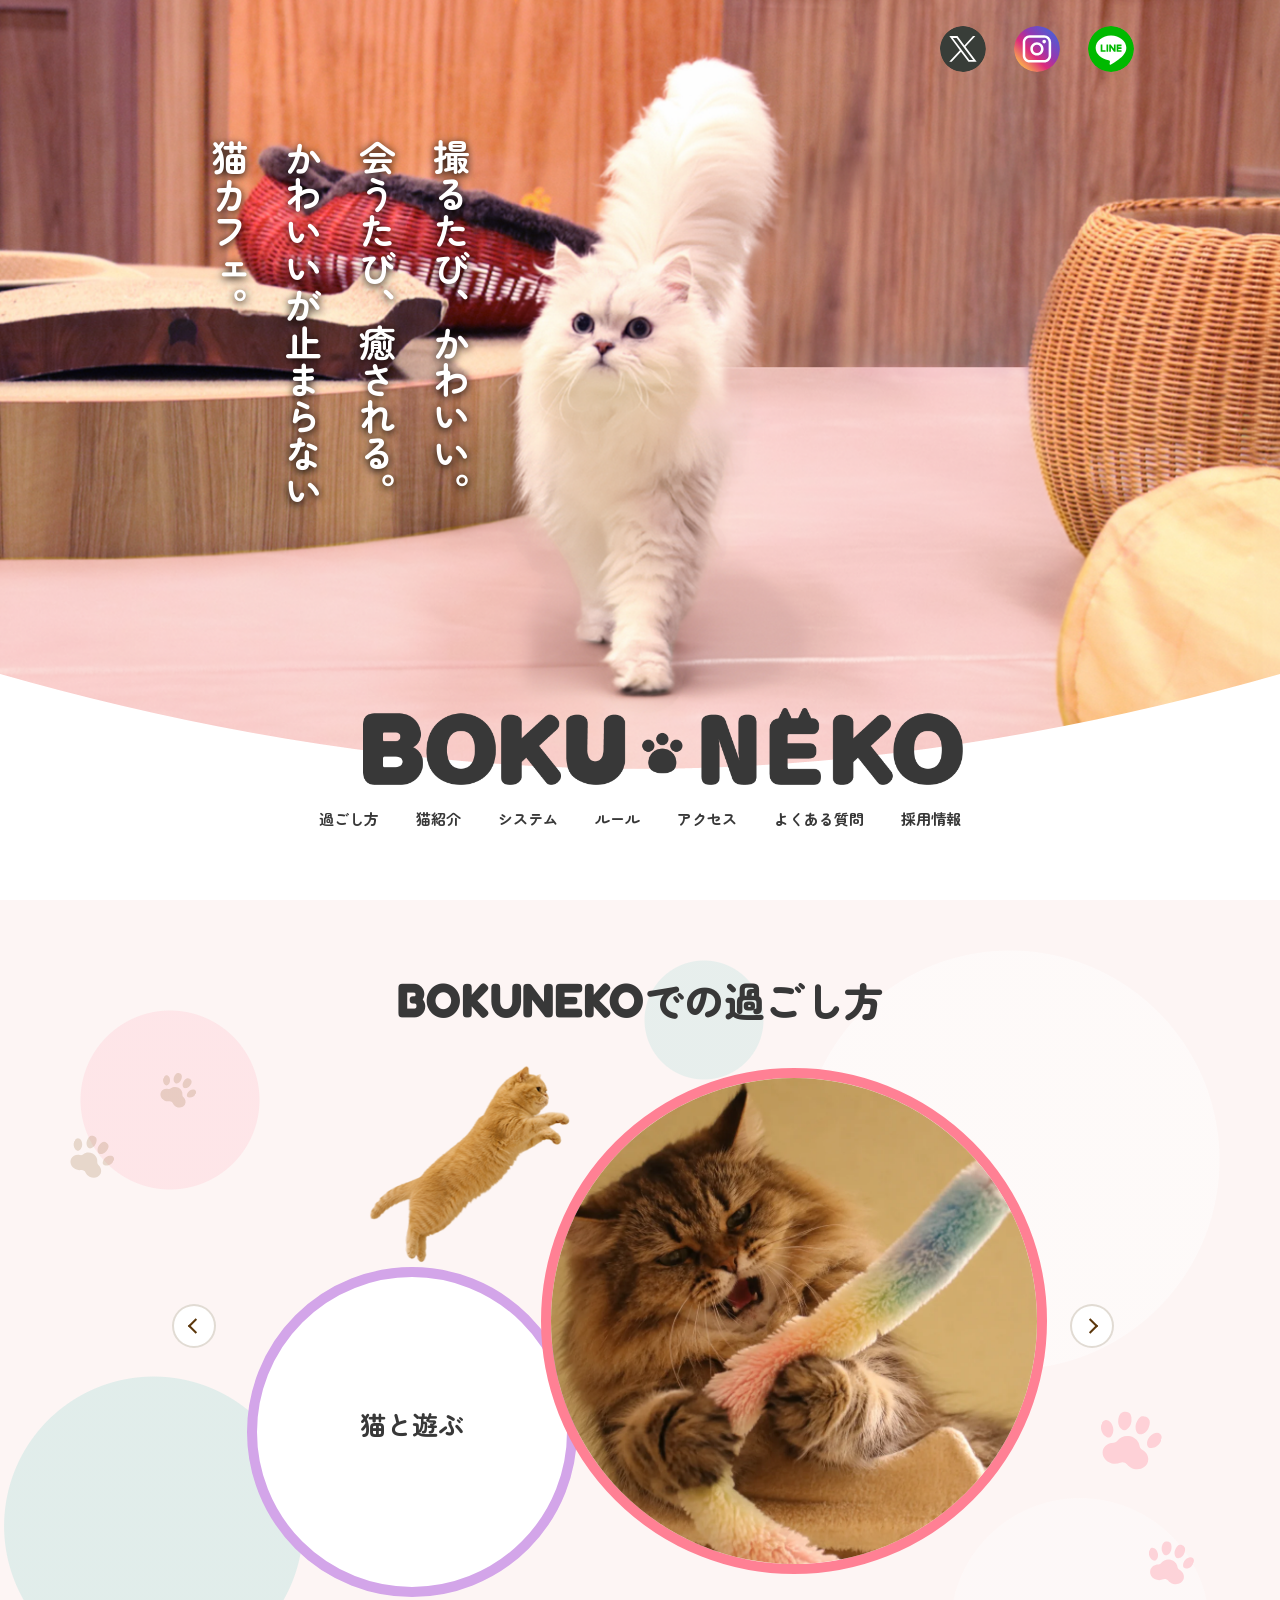
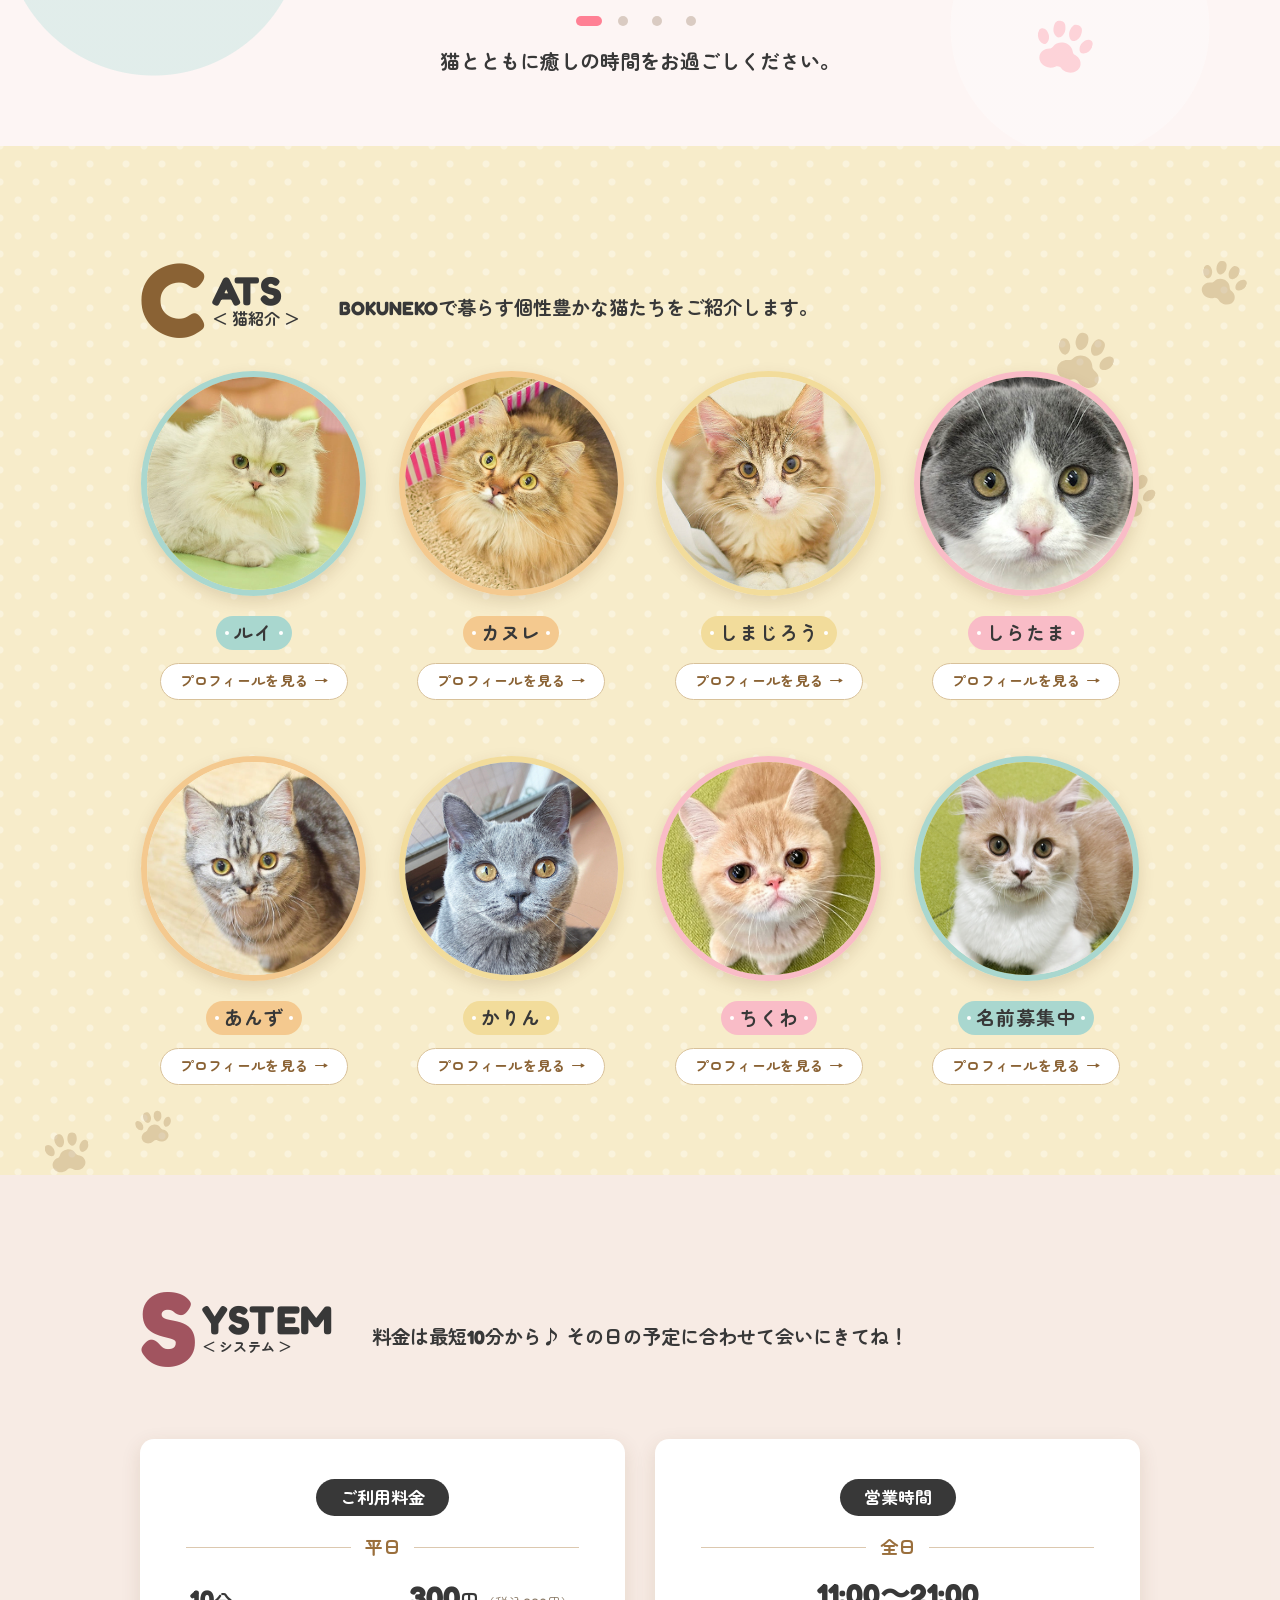
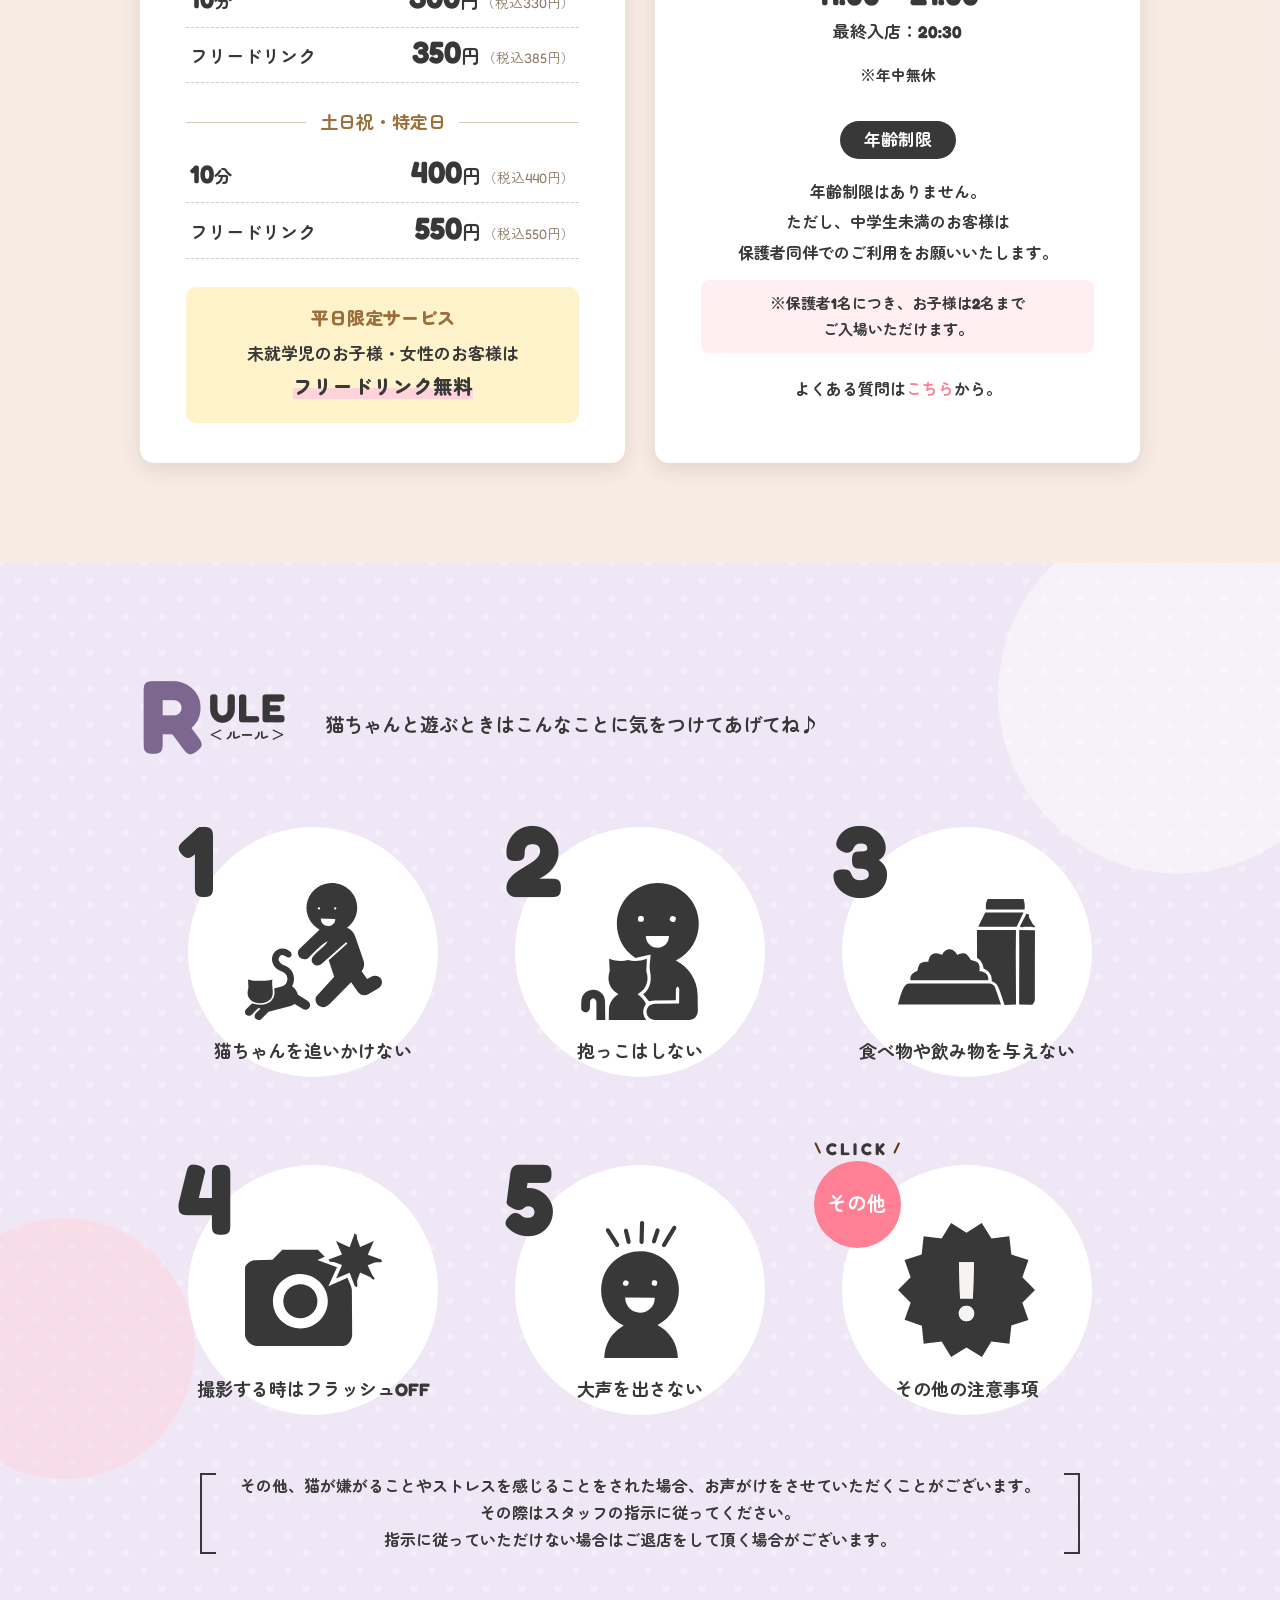
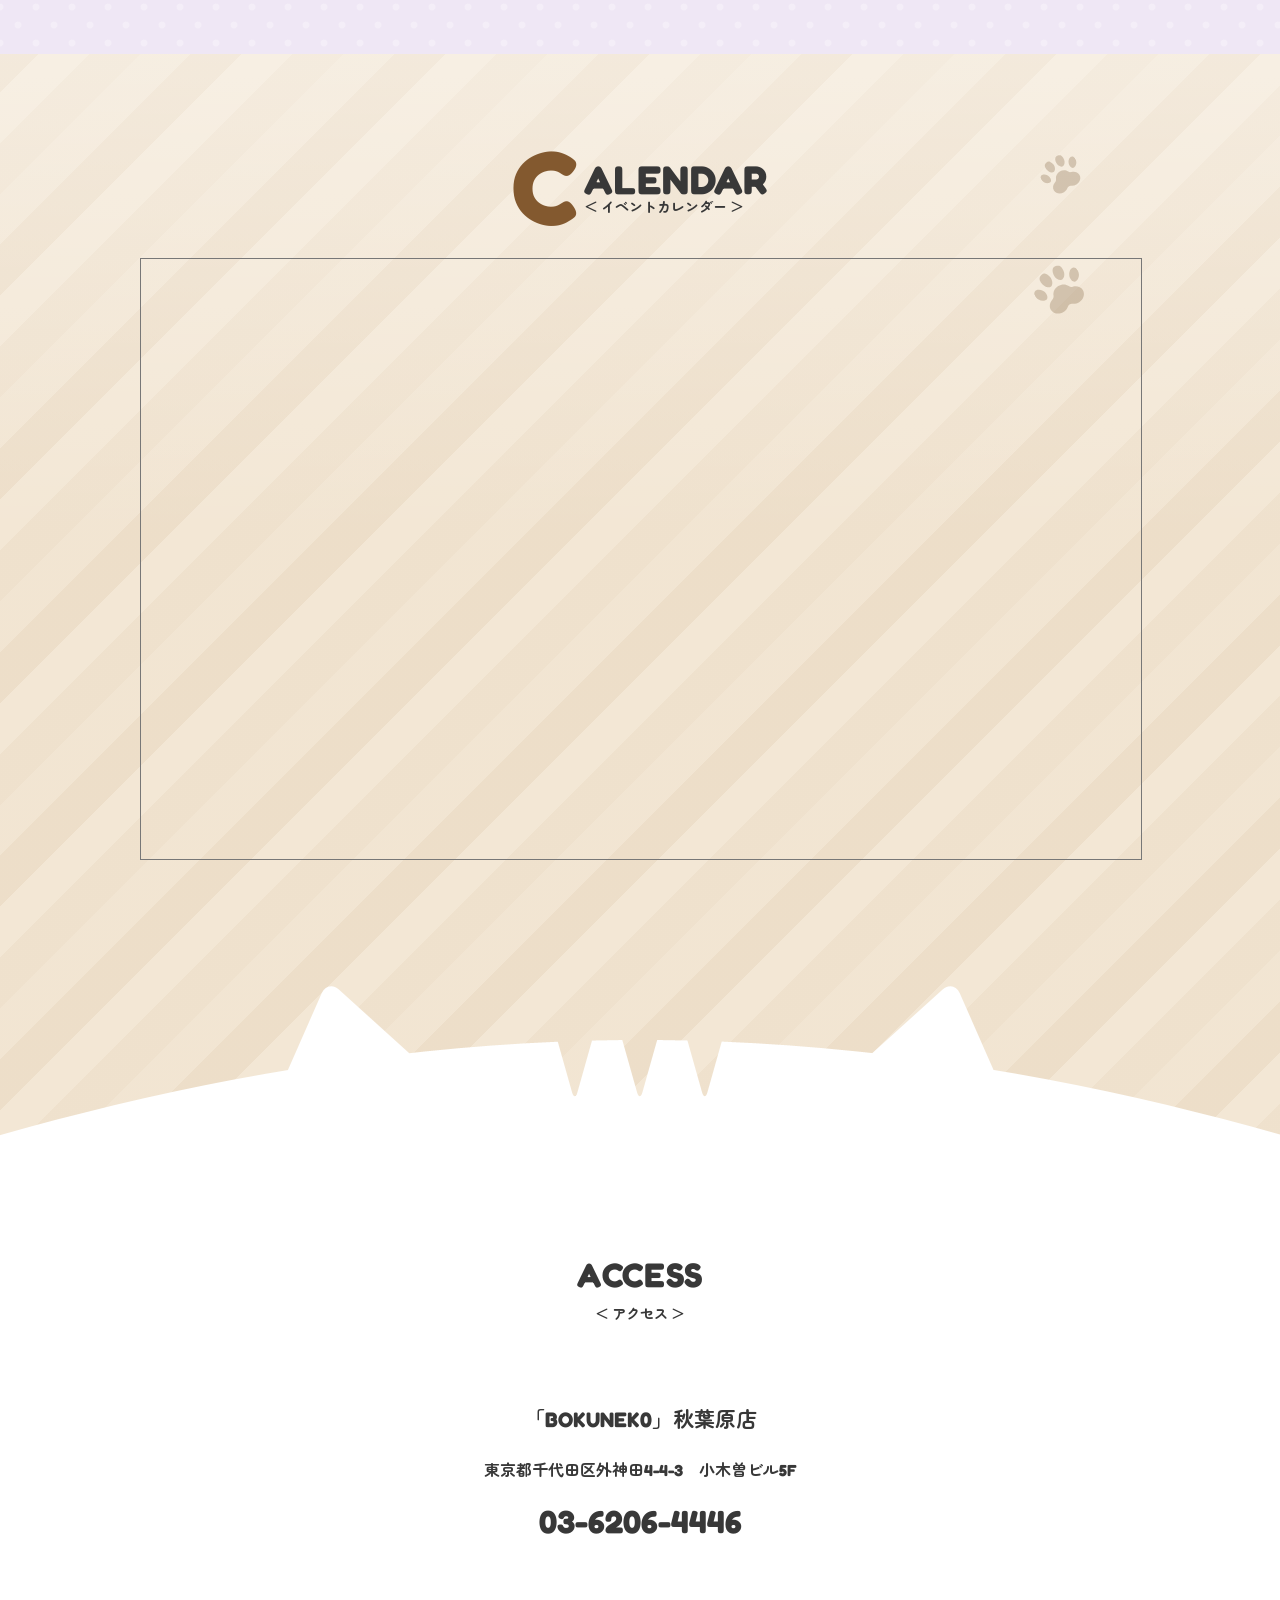
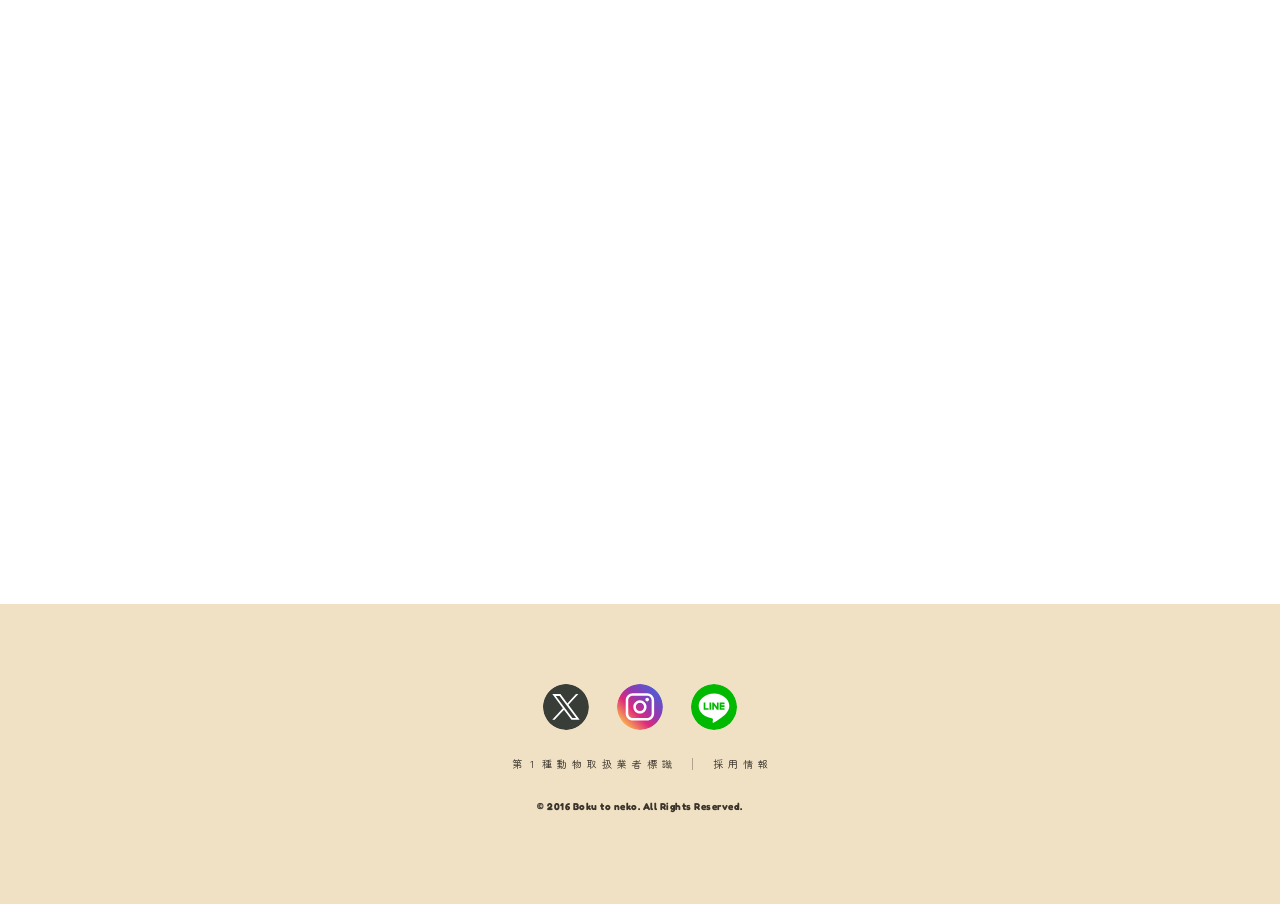
==== commit d83de561: "カラー変更" ====
--- a/bokuneko.jp-static/index.html
+++ b/bokuneko.jp-static/index.html
@@ -327,7 +327,7 @@
                     <dd>2023/4/08（オス）</dd>
                   </dl>
                 </a>
-                <a class="catList__item pink" role="button" tabindex="0" aria-haspopup="dialog">
+                <a class="catList__item green" role="button" tabindex="0" aria-haspopup="dialog">
                   <div class="cat__image">
                     <img class="wow flipInY" data-wow-delay="0.9s" src="assets/images/cats/neko-01.jpg" alt="名前募集中" />
                   </div>
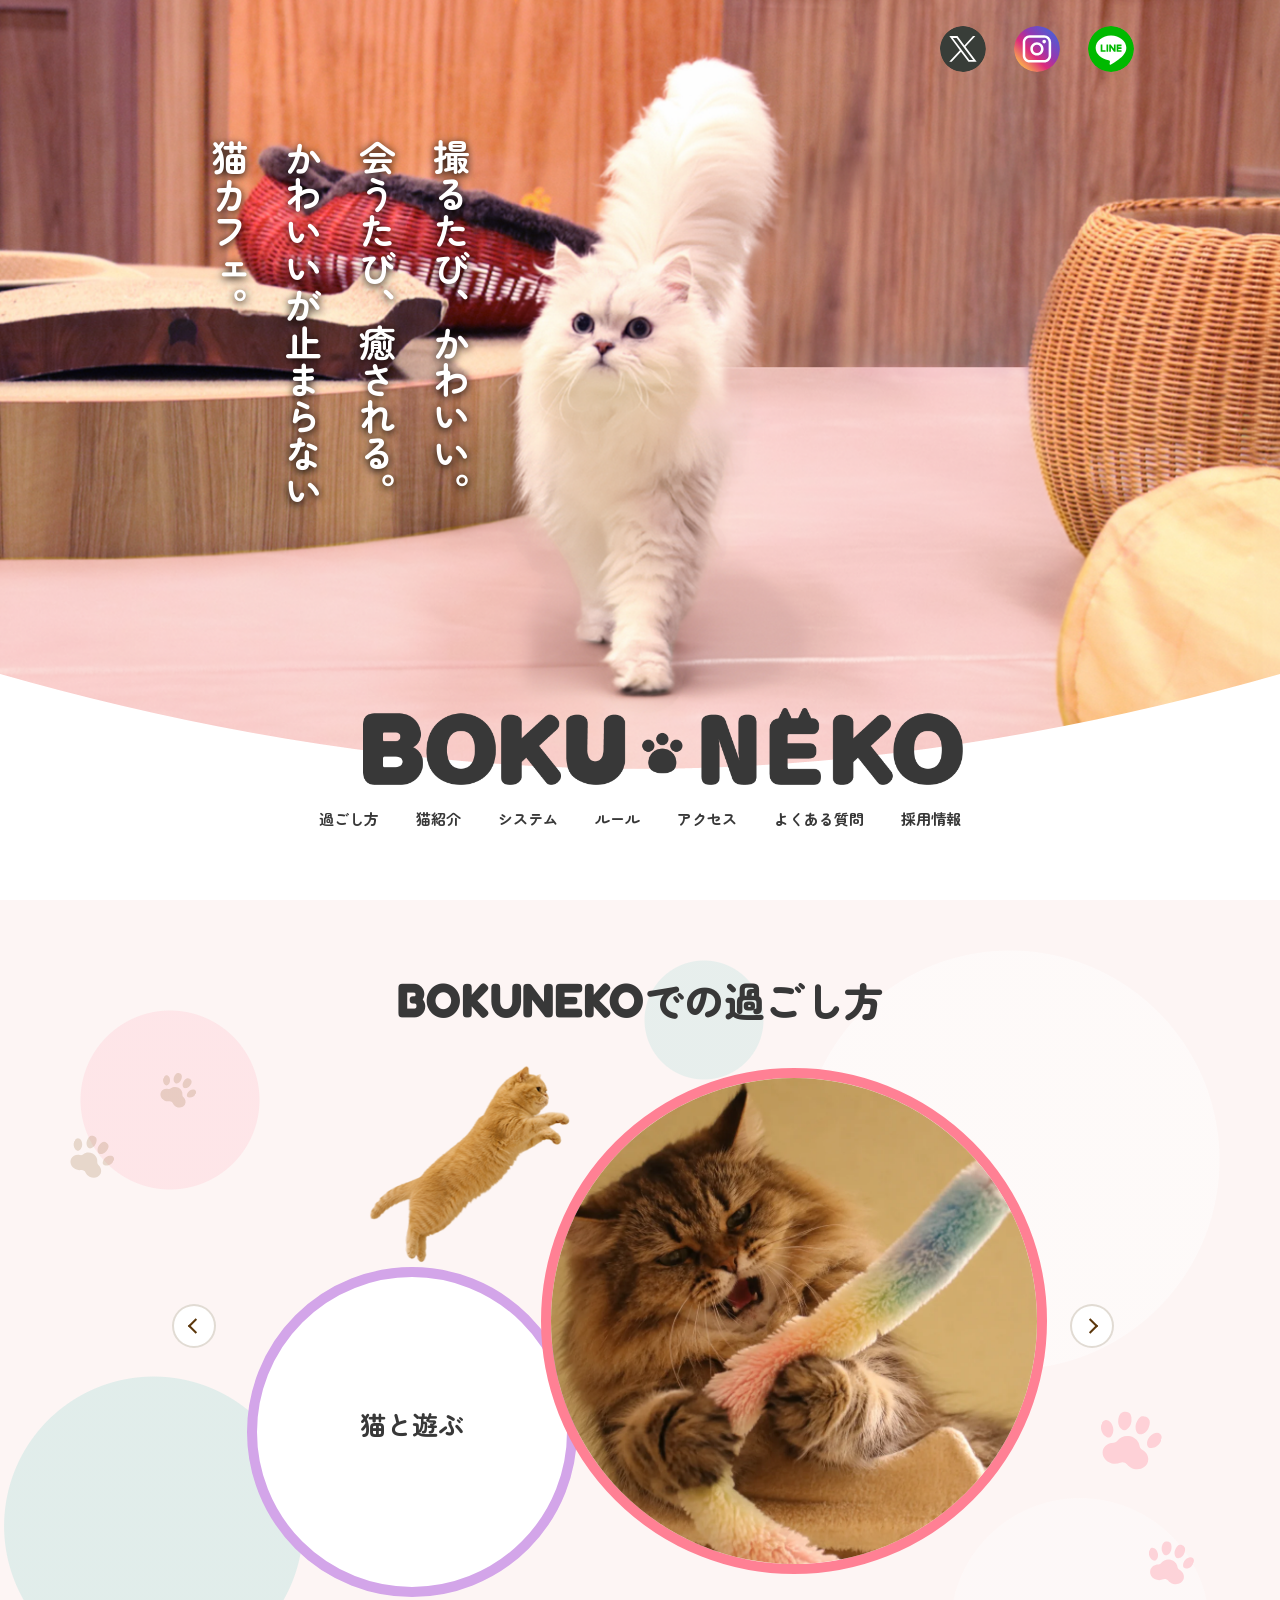
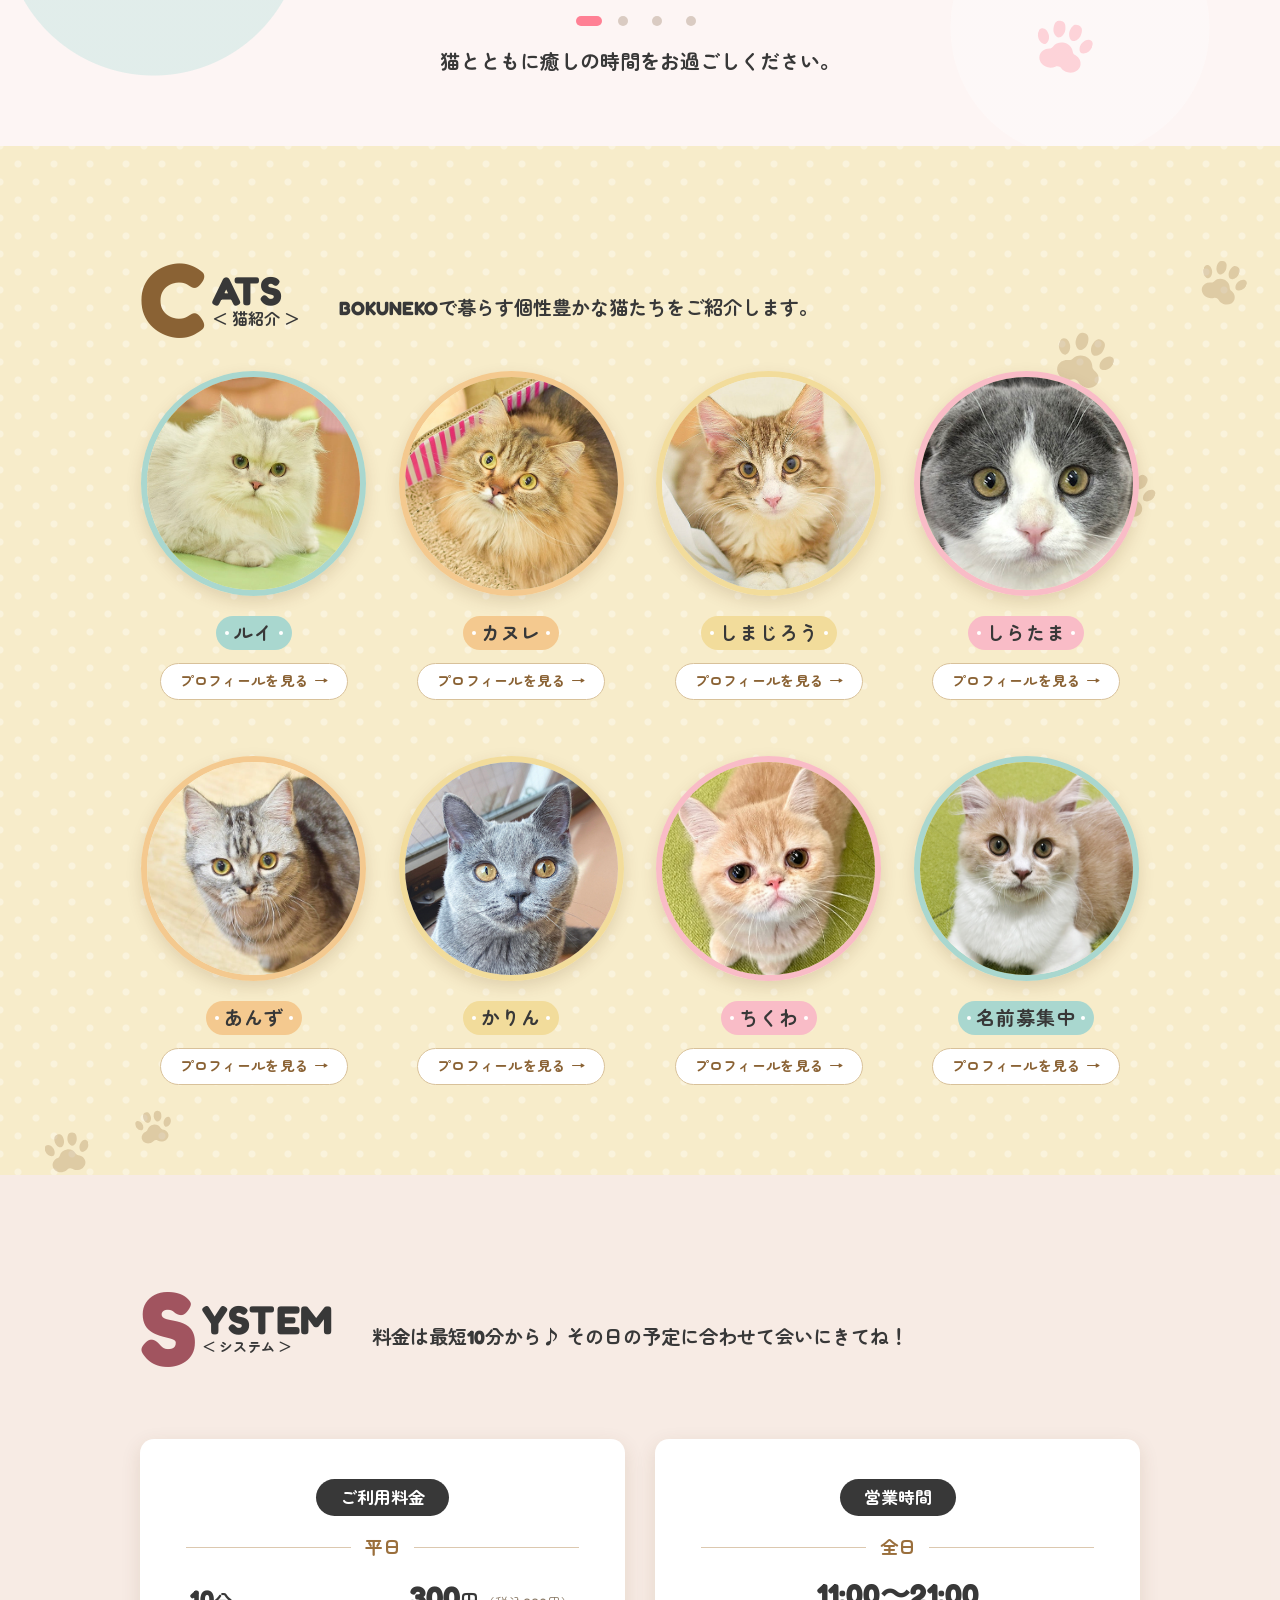
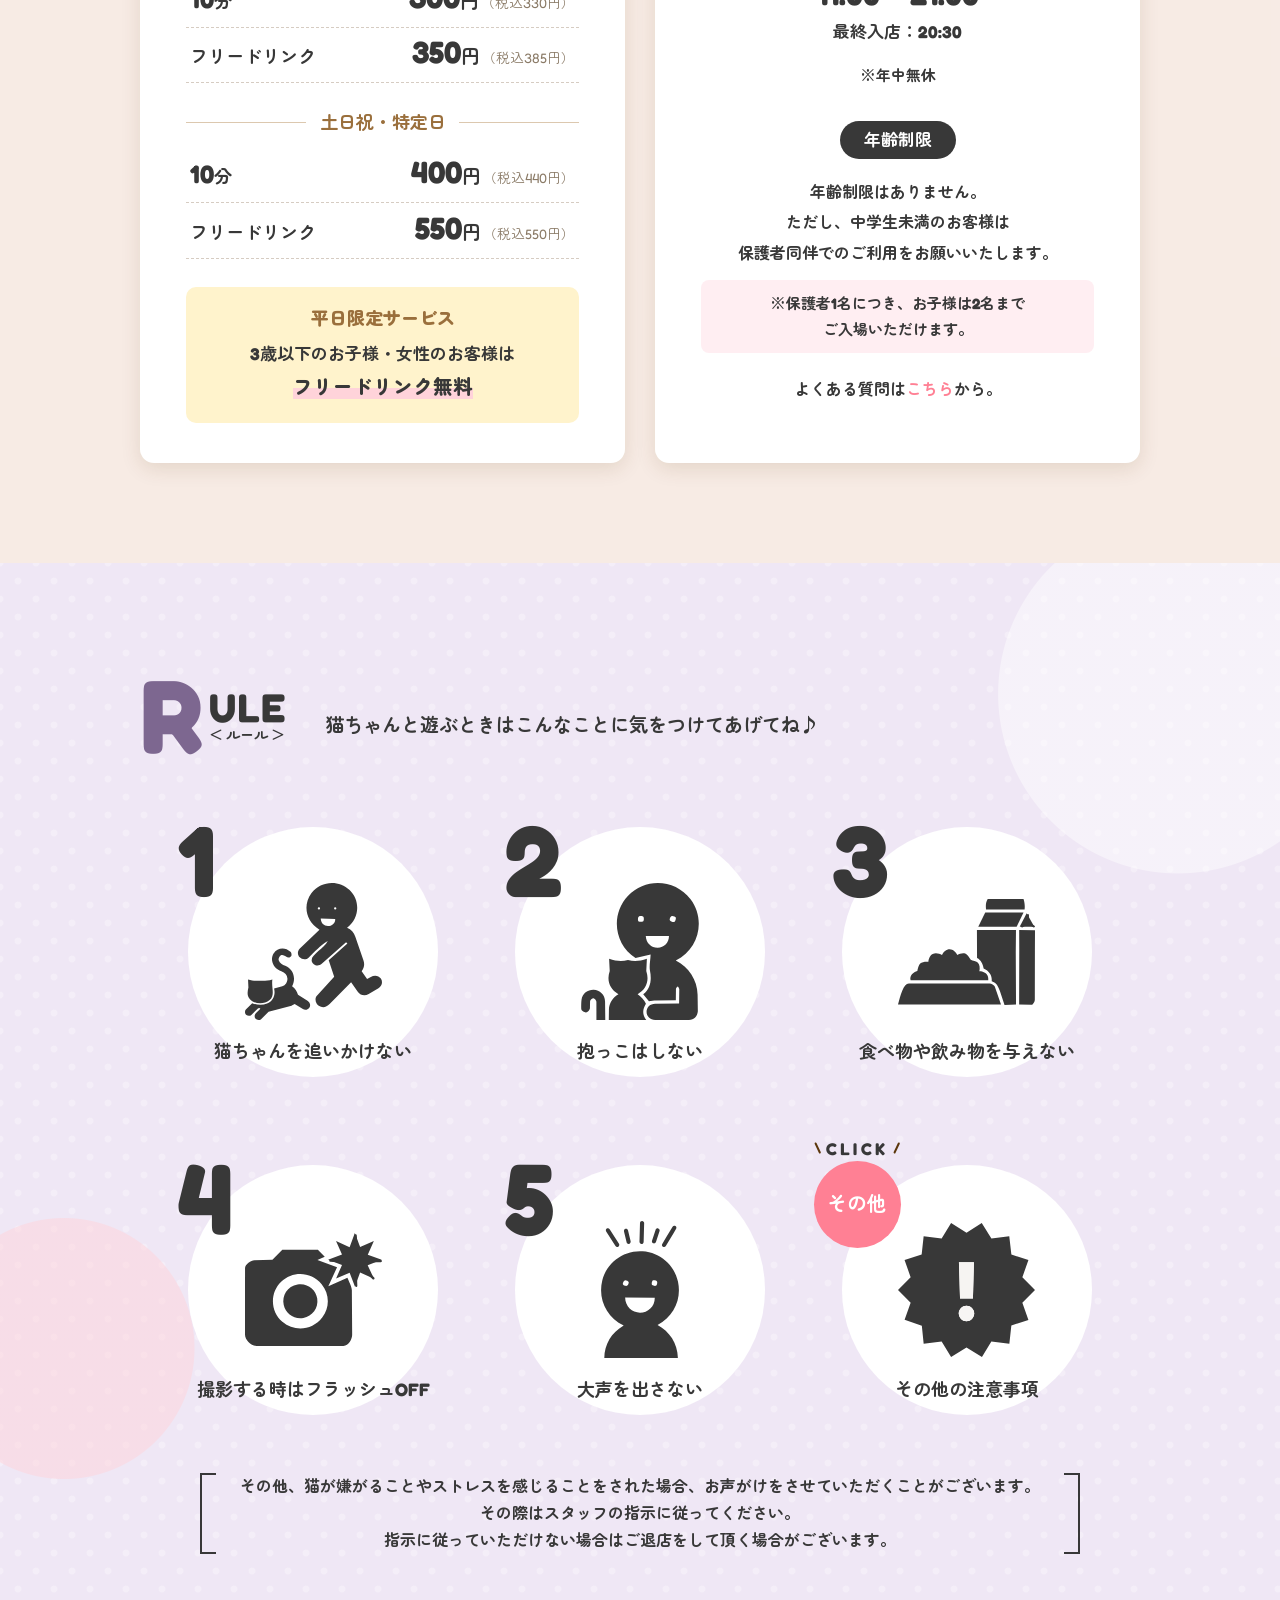
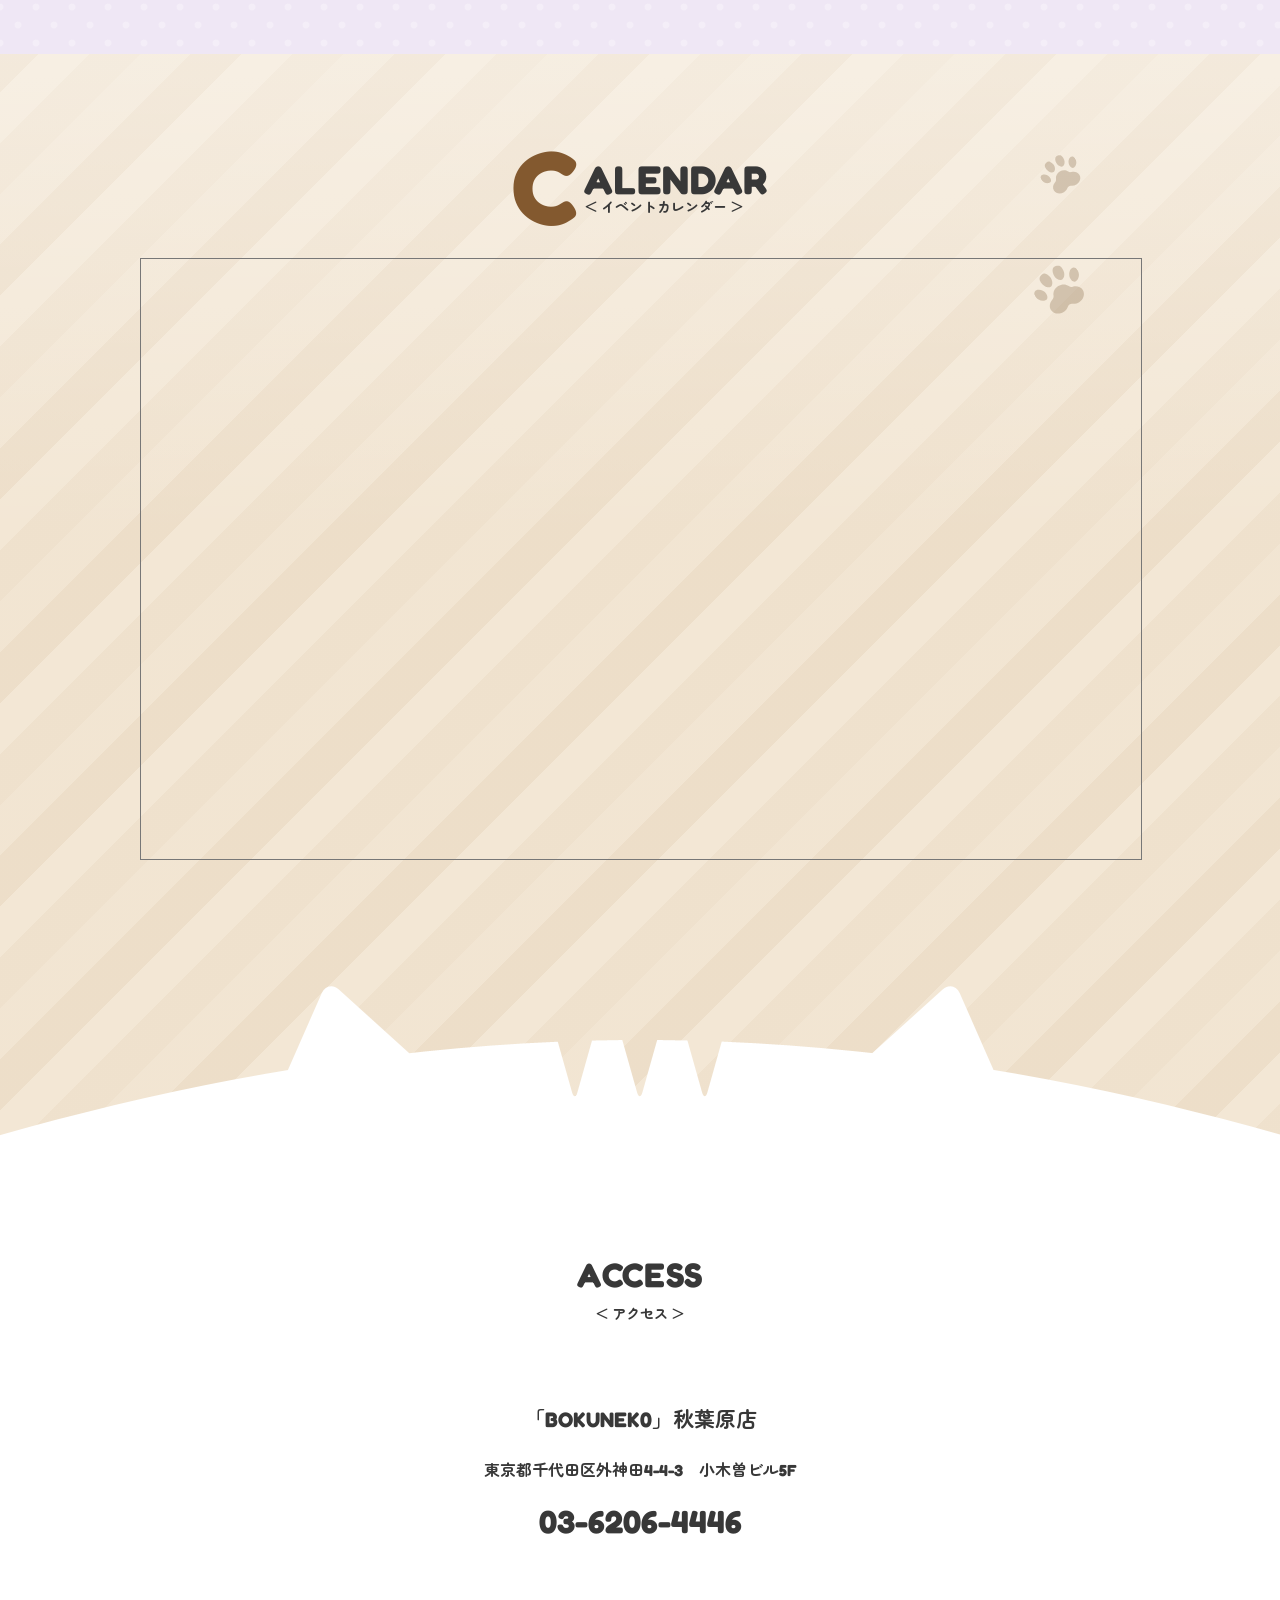
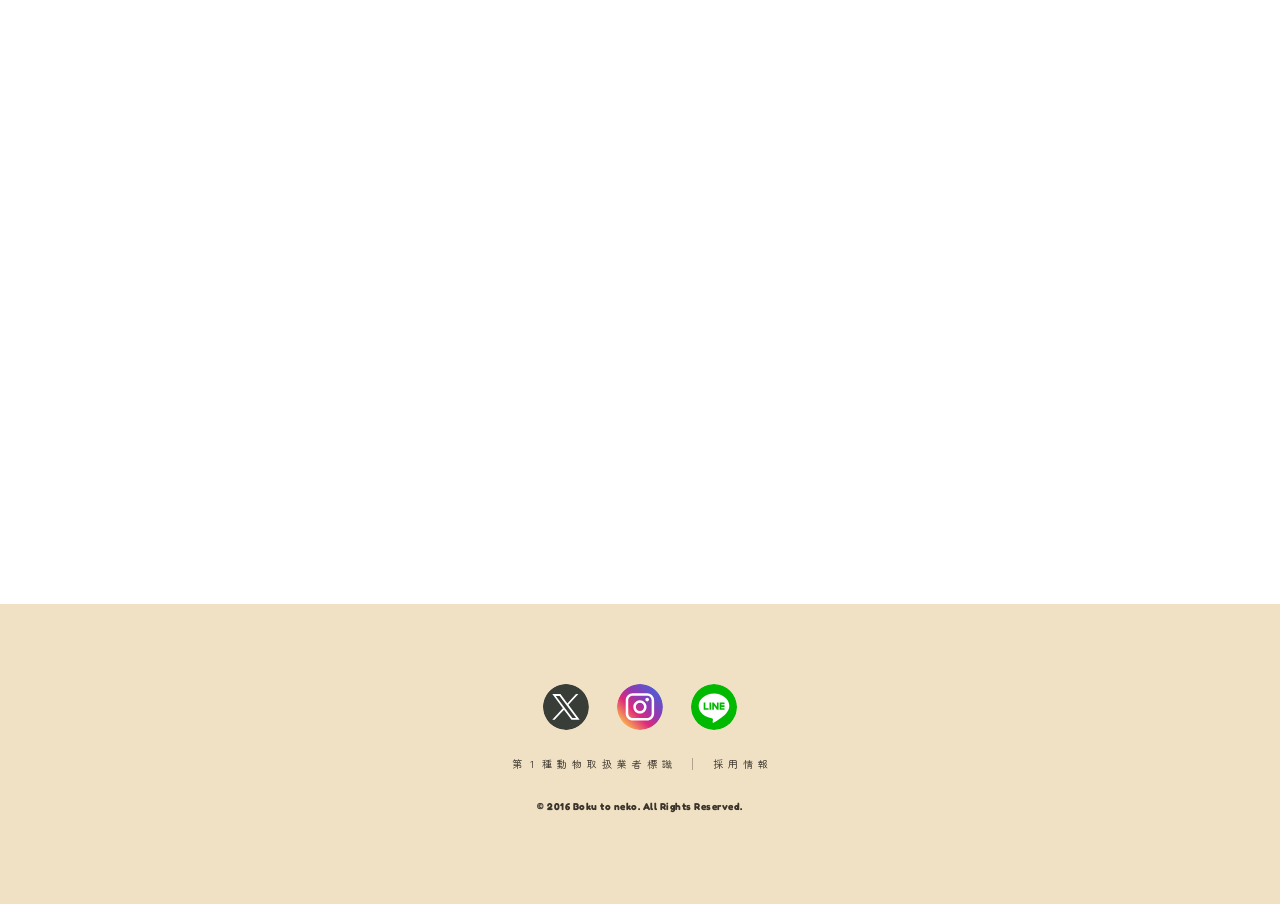
==== commit c9af717a: "料金表の年齢条件を変更（未就学児→3歳以下） - index.html: システムの注意書きを「3歳以下のお子様」に変更 - cache-bust.mjs 実行で各ページの ?v= を更新 - dep" ====
--- a/bokuneko.jp-static/index.html
+++ b/bokuneko.jp-static/index.html
@@ -6,7 +6,7 @@
     <meta name="robots" content="noindex, nofollow" />
     <title>秋葉原の猫カフェ「BOKUNEK0」</title>
     <meta name="keywords" content="猫カフェ,BOKUNEK0,秋葉原" />
-    <meta name="description" content="気ままに過ごす猫たちを眺めてほっと一息。秋葉原中央通りに猫カフェオープン！" />
+    <meta name="description" content="撮るたび、かわいい。会うたび、癒される。秋葉原中央通りの猫カフェで、個性豊かな猫たちとふれあい、かわいいが止まらない癒しのひとときをお過ごしください。" />
     <meta name="viewport" content="width=device-width, initial-scale=1.0, maximum-scale=1.0, user-scalable=no" />
     <meta name="format-detection" content="telephone=no" />
     <meta http-equiv="Imagetoolbar" content="no" />
@@ -14,7 +14,7 @@
     <meta http-equiv="Content-Style-Type" content="text/css" />
     <meta http-equiv="X-UA-Compatible" content="IE=edge,chrome=1" />
     <link type="text/css" rel="stylesheet" href="assets/css/common/default.css?v=d5689750" />
-    <link type="text/css" rel="stylesheet" href="assets/css/layout.css?v=066f62a0" />
+    <link type="text/css" rel="stylesheet" href="assets/css/layout.css?v=24914668" />
     <script src="assets/js/jquery-1.11.3.min.js?v=13c0a505"></script>
     <script>
       $(function() {
@@ -41,10 +41,10 @@
     <script src="assets/js/jquery.bxslider.min.js?v=b69e0a8e"></script>
 
     <!-- PC用 追従ヘッダー（既存ヘッダーが画面外に出たら上部に固定表示） -->
-    <script src="assets/js/sticky-header.js?v=3dbb94da"></script>
+    <script src="assets/js/sticky-header.js?v=4ca34c52"></script>
 
     <!-- ページ内アンカーのスムーススクロール＋スクロール後に # を消す -->
-    <script src="assets/js/smooth-scroll.js?v=5f3fe388"></script>
+    <script src="assets/js/smooth-scroll.js?v=a23d5e8c"></script>
   </head>
 
   <body id="pageTop">
@@ -355,7 +355,7 @@
           </div>
 
           <!-- 猫モーダルの制御。外部ファイル化し ?v= でキャッシュ対策（cache-bust.mjsが自動採番） -->
-          <script src="assets/js/cat.js?v=17298887"></script>
+          <script src="assets/js/cat.js?v=2ed9c928"></script>
 
           <section id="system">
             <div class="sectionInner">
@@ -409,7 +409,7 @@
                   <div class="serviceNote">
                     <p class="serviceNote__title">平日限定サービス</p>
                     <p class="serviceNote__body">
-                      未就学児のお子様・女性のお客様は<br>
+                      3歳以下のお子様・女性のお客様は<br>
                       <strong>フリードリンク無料</strong>
                     </p>
                   </div>
